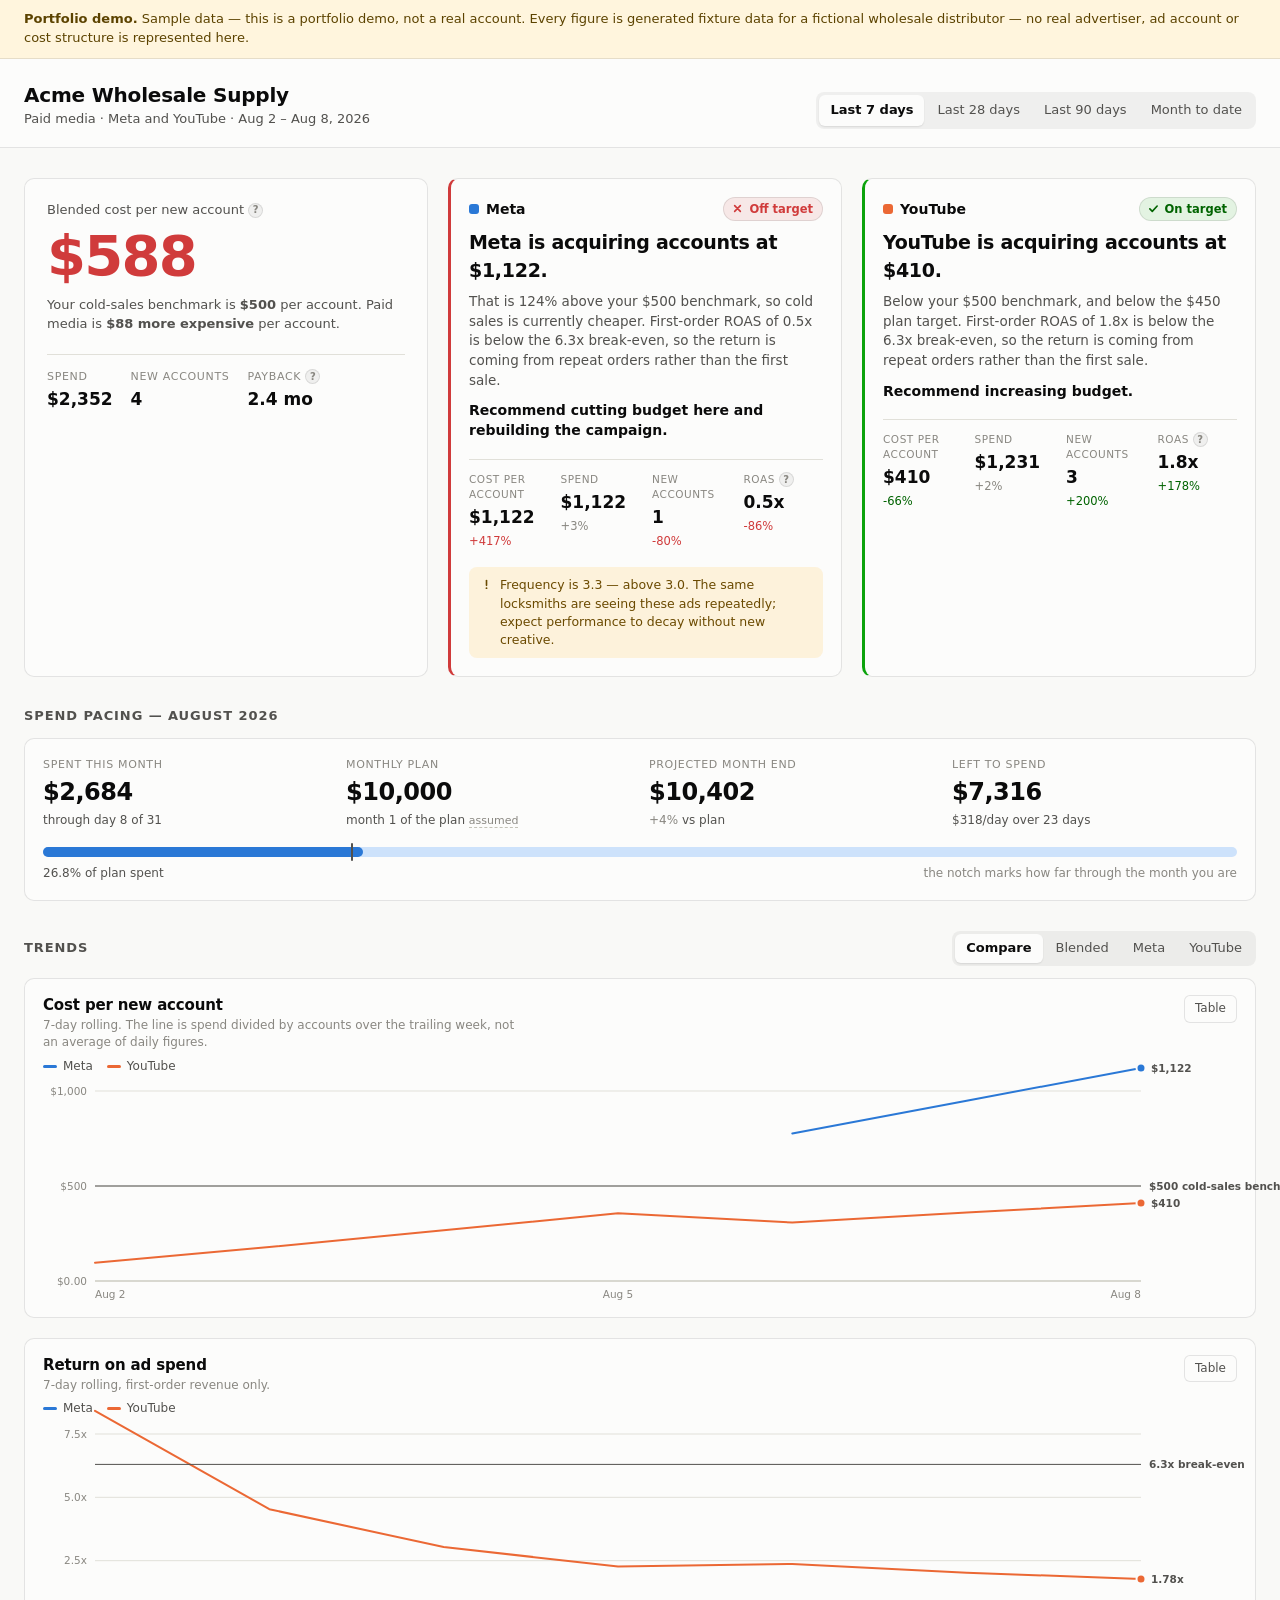
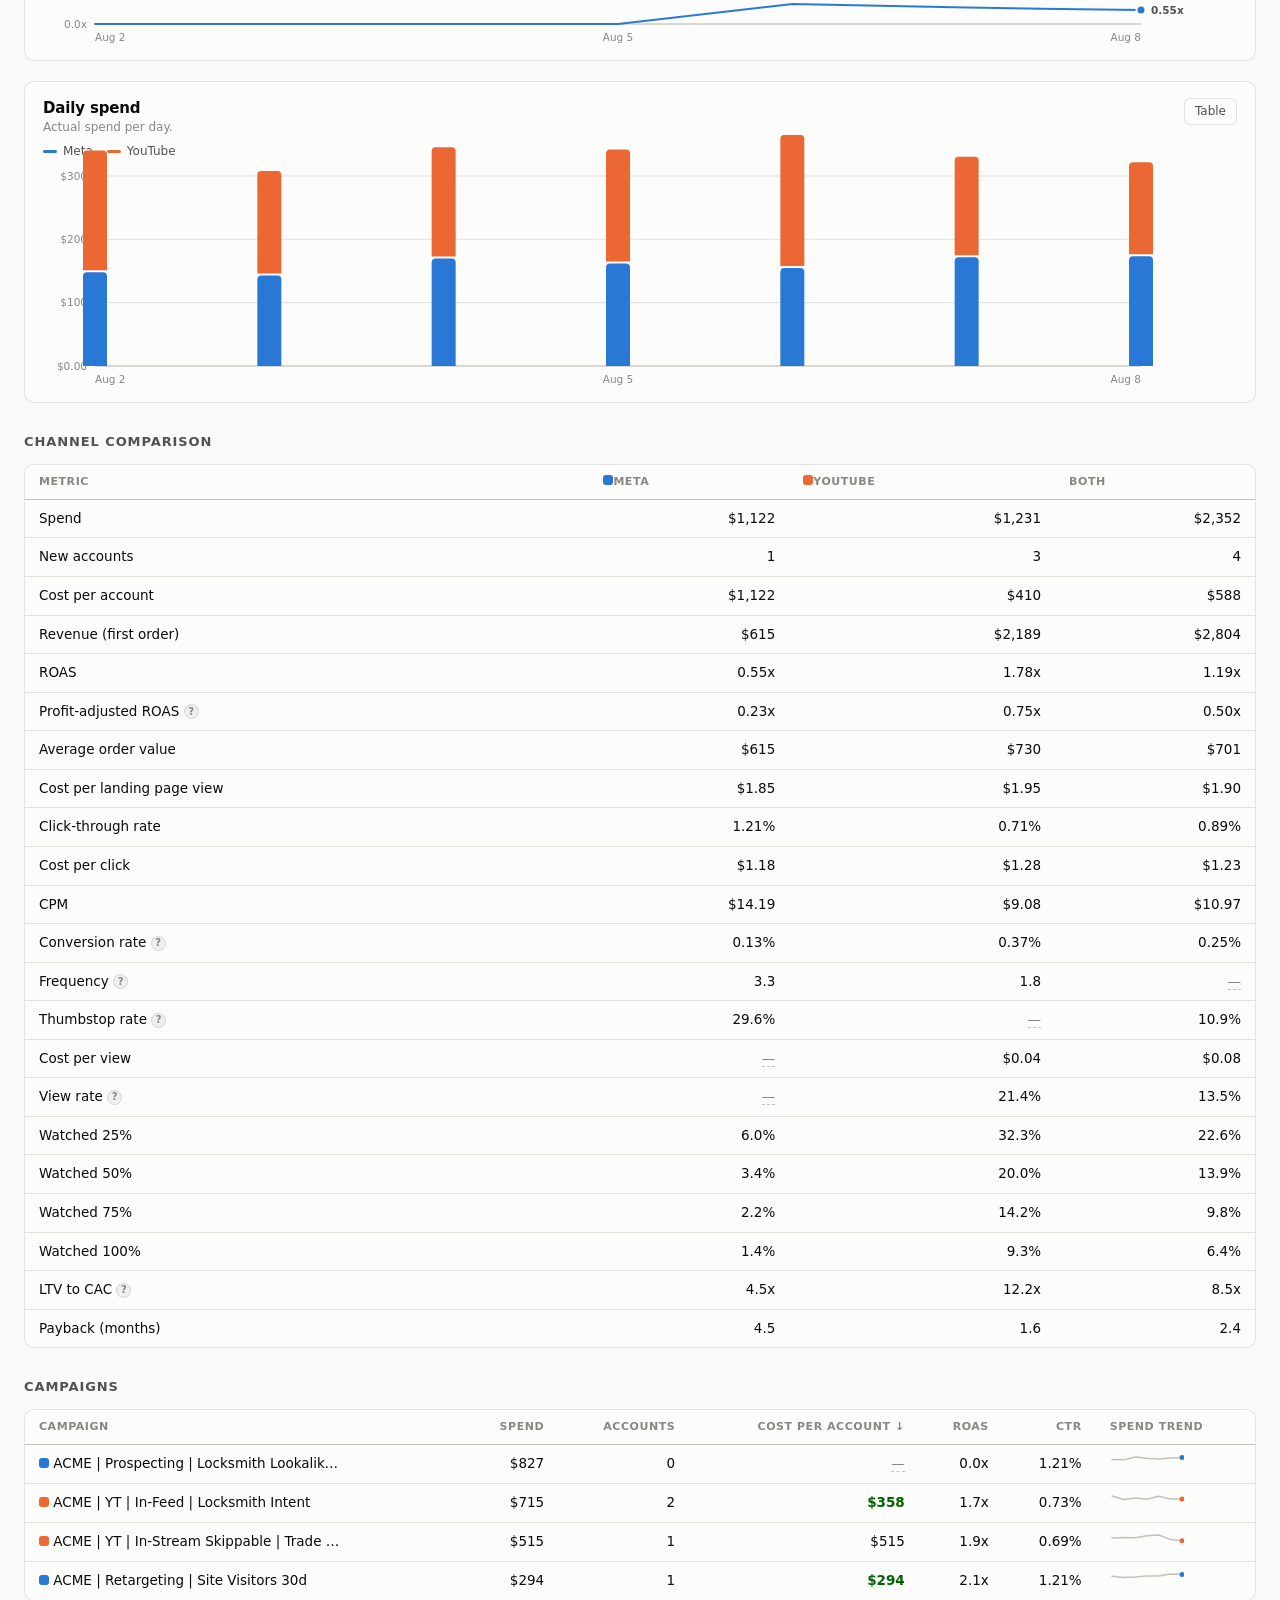
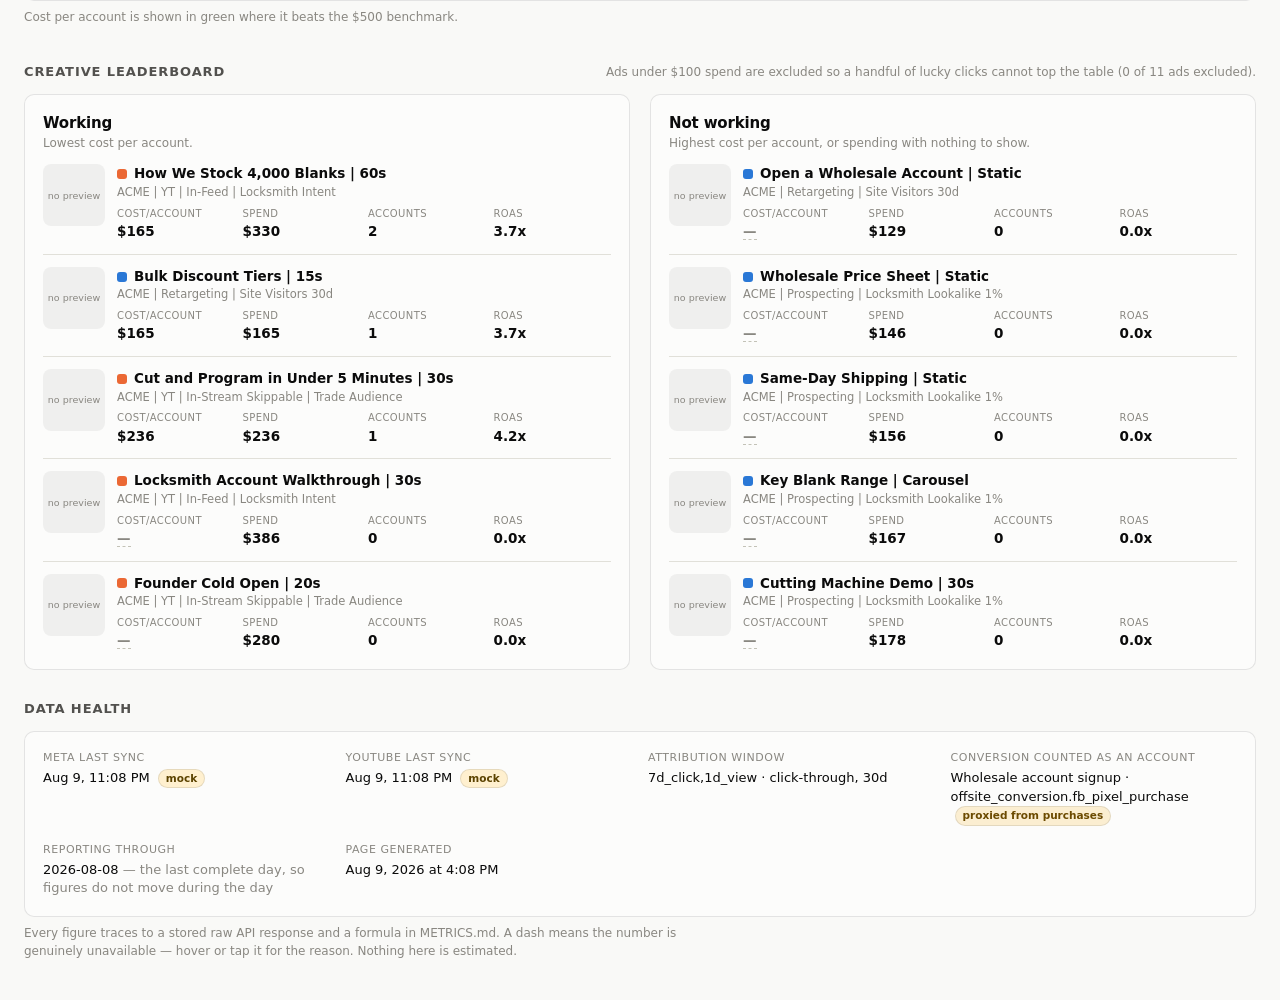
==== docs/7d.html @ 202dcdd7 "Stage 1: data layer, metrics, dashboard UI, sanitised demo export Meta + YouTube ads dashboard built" ====
<!doctype html>
<html lang="en" data-theme="light">
<head>
<meta charset="utf-8">
<meta name="viewport" content="width=device-width, initial-scale=1">
<title>Acme Wholesale Supply — paid media</title>
<link rel="stylesheet" href="static/dashboard.css">
</head>
<body>









<a class="skip" href="#verdict">Skip to the verdict</a>


<div class="banner banner-mock" role="status">
  
  <strong>Portfolio demo.</strong> Sample data — this is a portfolio demo, not a real account.
  Every figure is generated fixture data for a fictional wholesale distributor — no real advertiser, ad account or cost structure is represented here.
  
</div>


<header class="topbar">
  <div class="topbar-id">
    <h1>Acme Wholesale Supply</h1>
    <p class="sub">Paid media · Meta and YouTube · Aug 2 – Aug 8, 2026</p>
  </div>
  <nav class="ranges" aria-label="Date range">
    
    <a class="range is-selected" href="7d.html"
       aria-current="page">Last 7 days</a>
    
    <a class="range " href="index.html"
       >Last 28 days</a>
    
    <a class="range " href="90d.html"
       >Last 90 days</a>
    
    <a class="range " href="mtd.html"
       >Month to date</a>
    
  </nav>
</header>

<main>

<!-- 1 ─────────────────────────────────────────── the verdict ───────────── -->
<section id="verdict" class="section">
  <div class="hero-row">
    <div class="hero">
      <p class="hero-label">
        Blended cost per new account
        <button class="term" type="button" data-tip="Total spend across Meta and YouTube divided by the number of new accounts they produced in this period. Computed from period totals, not by averaging the daily figures." aria-label="What this means">?</button>
      </p>
      <p class="hero-figure hero-critical">$588</p>
      <p class="hero-context">
        Your cold-sales benchmark is <strong>$500</strong> per account.
        
          
          
            Paid media is <strong>$88 more expensive</strong> per account.
          
        
      </p>
      <dl class="hero-support">
        <div><dt>Spend</dt><dd>$2,352</dd></div>
        <div><dt>New accounts</dt><dd>4</dd></div>
        <div><dt>Payback <button class="term" type="button" data-tip="How many months of gross profit it takes for one acquired account to repay what it cost to acquire, at $250 gross profit per account per month." aria-label="What this means">?</button></dt>
             <dd>2.4 mo</dd></div>
      </dl>
    </div>

    <div class="verdict-cards">
      
      <article class="card verdict-card state-critical">
        <header class="verdict-head">
          <span class="channel-key"><span class="swatch swatch-meta" aria-hidden="true"></span>Meta</span>
          <span class="pill pill-critical"><svg class="state-icon" viewBox="0 0 16 16" aria-hidden="true" focusable="false"><path d="M4.5 4.5l7 7M11.5 4.5l-7 7" fill="none" stroke="currentColor" stroke-width="2" stroke-linecap="round"/></svg>Off target</span>
        </header>
        <p class="verdict-headline">Meta is acquiring accounts at $1,122.</p>
        <p class="verdict-detail">That is 124% above your $500 benchmark, so cold sales is currently cheaper. First-order ROAS of 0.5x is below the 6.3x break-even, so the return is coming from repeat orders rather than the first sale.</p>
        <p class="verdict-reco">Recommend cutting budget here and rebuilding the campaign.</p>

        <dl class="mini-stats">
          <div>
            <dt>Cost per account</dt>
            <dd>$1,122</dd>
            <dd class="delta-cell"><span class="delta delta-bad">+417%<span class="delta-note"> vs prior 7d</span></span></dd>
          </div>
          <div>
            <dt>Spend</dt>
            <dd>$1,122</dd>
            <dd class="delta-cell"><span class="delta delta-neutral">+3%<span class="delta-note"> vs prior 7d</span></span></dd>
          </div>
          <div>
            <dt>New accounts</dt>
            <dd>1</dd>
            <dd class="delta-cell"><span class="delta delta-bad">-80%<span class="delta-note"> vs prior 7d</span></span></dd>
          </div>
          <div>
            <dt>ROAS <button class="term" type="button" data-tip="Revenue divided by ad spend, on first orders only. The break-even line of 6.3x comes from your plan at this monthly budget." aria-label="What this means">?</button></dt>
            <dd>0.5x</dd>
            <dd class="delta-cell"><span class="delta delta-bad">-86%<span class="delta-note"> vs prior 7d</span></span></dd>
          </div>
        </dl>

        
        <p class="flag">
          <svg class="state-icon" viewBox="0 0 16 16" aria-hidden="true" focusable="false"><path d="M8 3v6" fill="none" stroke="currentColor" stroke-width="2" stroke-linecap="round"/><circle cx="8" cy="12.5" r="1.15" fill="currentColor"/></svg>
          Frequency is 3.3 — above 3.0.
          The same locksmiths are seeing these ads repeatedly; expect performance to decay without new creative.
        </p>
        
      </article>
      
      <article class="card verdict-card state-good">
        <header class="verdict-head">
          <span class="channel-key"><span class="swatch swatch-youtube" aria-hidden="true"></span>YouTube</span>
          <span class="pill pill-good"><svg class="state-icon" viewBox="0 0 16 16" aria-hidden="true" focusable="false"><path d="M3.5 8.5l3 3 6-6.5" fill="none" stroke="currentColor" stroke-width="2" stroke-linecap="round" stroke-linejoin="round"/></svg>On target</span>
        </header>
        <p class="verdict-headline">YouTube is acquiring accounts at $410.</p>
        <p class="verdict-detail">Below your $500 benchmark, and below the $450 plan target. First-order ROAS of 1.8x is below the 6.3x break-even, so the return is coming from repeat orders rather than the first sale.</p>
        <p class="verdict-reco">Recommend increasing budget.</p>

        <dl class="mini-stats">
          <div>
            <dt>Cost per account</dt>
            <dd>$410</dd>
            <dd class="delta-cell"><span class="delta delta-good">-66%<span class="delta-note"> vs prior 7d</span></span></dd>
          </div>
          <div>
            <dt>Spend</dt>
            <dd>$1,231</dd>
            <dd class="delta-cell"><span class="delta delta-neutral">+2%<span class="delta-note"> vs prior 7d</span></span></dd>
          </div>
          <div>
            <dt>New accounts</dt>
            <dd>3</dd>
            <dd class="delta-cell"><span class="delta delta-good">+200%<span class="delta-note"> vs prior 7d</span></span></dd>
          </div>
          <div>
            <dt>ROAS <button class="term" type="button" data-tip="Revenue divided by ad spend, on first orders only. The break-even line of 6.3x comes from your plan at this monthly budget." aria-label="What this means">?</button></dt>
            <dd>1.8x</dd>
            <dd class="delta-cell"><span class="delta delta-good">+178%<span class="delta-note"> vs prior 7d</span></span></dd>
          </div>
        </dl>

        
      </article>
      
    </div>
  </div>
</section>

<!-- 2 ───────────────────────────────────────── spend & pacing ───────────── -->
<section class="section">
  <h2>Spend pacing — August 2026</h2>
  <div class="card pacing">
    <div class="pacing-figures">
      <div class="stat">
        <span class="stat-label">Spent this month</span>
        <span class="stat-value">$2,684</span>
        <span class="stat-note">through day 8 of 31</span>
      </div>
      <div class="stat">
        <span class="stat-label">Monthly plan</span>
        <span class="stat-value">$10,000</span>
        <span class="stat-note">month 1 of the plan <span class="assumed" tabindex="0" role="button" data-tip="PROGRAM_START_MONTH is not set in .env, so month 1 is assumed to be the current month. Set it to pace against the real plan.">assumed</span></span>
      </div>
      <div class="stat">
        <span class="stat-label">Projected month end</span>
        <span class="stat-value">$10,402</span>
        <span class="stat-note"><span class="delta delta-neutral">+4%<span class="delta-note"> vs prior 7d</span></span> vs plan</span>
      </div>
      <div class="stat">
        <span class="stat-label">Left to spend</span>
        <span class="stat-value">$7,316</span>
        <span class="stat-note">$318/day over 23 days</span>
      </div>
    </div>
    <div class="meter" role="img"
         aria-label="$2,684 spent of a $10,000 monthly plan">
      <div class="meter-track">
        <div class="meter-fill" style="width: 26.8%"></div>
        <div class="meter-marker" style="left: 25.8%"></div>
      </div>
      <p class="meter-caption">
        <span>26.8% of plan spent</span>
        <span class="muted">the notch marks how far through the month you are</span>
      </p>
    </div>
  </div>
</section>

<!-- 3 ───────────────────────────────────────────── trends ───────────────── -->
<section class="section">
  <div class="section-head">
    <h2>Trends</h2>
    <div class="toggle" role="group" aria-label="Which channels to plot">
      <button type="button" class="toggle-btn is-selected" data-mode="compare">Compare</button>
      <button type="button" class="toggle-btn" data-mode="blended">Blended</button>
      
      <button type="button" class="toggle-btn" data-mode="meta">Meta</button>
      
      <button type="button" class="toggle-btn" data-mode="youtube">YouTube</button>
      
    </div>
  </div>

  
  <figure class="card chart-card" data-chart="cac">
    <figcaption>
      <div>
        <h3>Cost per new account</h3>
        <p class="chart-note">7-day rolling. The line is spend divided by accounts over the trailing week, not an average of daily figures.</p>
      </div>
      <button type="button" class="table-toggle" aria-expanded="false">Table</button>
    </figcaption>
    <div class="chart-legend" hidden></div>
    <div class="chart-plot"></div>
    <div class="chart-table" hidden></div>
  </figure>
  
  <figure class="card chart-card" data-chart="roas">
    <figcaption>
      <div>
        <h3>Return on ad spend</h3>
        <p class="chart-note">7-day rolling, first-order revenue only.</p>
      </div>
      <button type="button" class="table-toggle" aria-expanded="false">Table</button>
    </figcaption>
    <div class="chart-legend" hidden></div>
    <div class="chart-plot"></div>
    <div class="chart-table" hidden></div>
  </figure>
  
  <figure class="card chart-card" data-chart="spend">
    <figcaption>
      <div>
        <h3>Daily spend</h3>
        <p class="chart-note">Actual spend per day.</p>
      </div>
      <button type="button" class="table-toggle" aria-expanded="false">Table</button>
    </figcaption>
    <div class="chart-legend" hidden></div>
    <div class="chart-plot"></div>
    <div class="chart-table" hidden></div>
  </figure>
  
</section>

<!-- 4 ──────────────────────────────────────── channel comparison ────────── -->
<section class="section">
  <h2>Channel comparison</h2>
  <div class="card table-wrap">
    <table class="grid">
      <caption class="sr-only">Core metrics for each channel over Aug 2 – Aug 8, 2026</caption>
      <thead>
        <tr>
          <th scope="col">Metric</th>
          
          <th scope="col"><span class="swatch swatch-meta" aria-hidden="true"></span>Meta</th>
          
          <th scope="col"><span class="swatch swatch-youtube" aria-hidden="true"></span>YouTube</th>
          
          <th scope="col">Both</th>
        </tr>
      </thead>
      <tbody>
        
        
        
        <tr>
          <th scope="row">Spend</th>
          
          <td class="num">$1,122</td>
          
          <td class="num">$1,231</td>
          
          <td class="num">$2,352</td>
        </tr>
        
        <tr>
          <th scope="row">New accounts</th>
          
          <td class="num">1</td>
          
          <td class="num">3</td>
          
          <td class="num">4</td>
        </tr>
        
        <tr>
          <th scope="row">Cost per account</th>
          
          <td class="num">$1,122</td>
          
          <td class="num">$410</td>
          
          <td class="num">$588</td>
        </tr>
        
        <tr>
          <th scope="row">Revenue (first order)</th>
          
          <td class="num">$615</td>
          
          <td class="num">$2,189</td>
          
          <td class="num">$2,804</td>
        </tr>
        
        <tr>
          <th scope="row">ROAS</th>
          
          <td class="num">0.55x</td>
          
          <td class="num">1.78x</td>
          
          <td class="num">1.19x</td>
        </tr>
        
        <tr>
          <th scope="row">Profit-adjusted ROAS <button class="term" type="button" data-tip="Revenue at your 42% gross margin, divided by spend. This is return on what you keep, not on the top line." aria-label="What this means">?</button></th>
          
          <td class="num">0.23x</td>
          
          <td class="num">0.75x</td>
          
          <td class="num">0.50x</td>
        </tr>
        
        <tr>
          <th scope="row">Average order value</th>
          
          <td class="num">$615</td>
          
          <td class="num">$730</td>
          
          <td class="num">$701</td>
        </tr>
        
        <tr>
          <th scope="row">Cost per landing page view</th>
          
          <td class="num">$1.85</td>
          
          <td class="num">$1.95</td>
          
          <td class="num">$1.90</td>
        </tr>
        
        <tr>
          <th scope="row">Click-through rate</th>
          
          <td class="num">1.21%</td>
          
          <td class="num">0.71%</td>
          
          <td class="num">0.89%</td>
        </tr>
        
        <tr>
          <th scope="row">Cost per click</th>
          
          <td class="num">$1.18</td>
          
          <td class="num">$1.28</td>
          
          <td class="num">$1.23</td>
        </tr>
        
        <tr>
          <th scope="row">CPM</th>
          
          <td class="num">$14.19</td>
          
          <td class="num">$9.08</td>
          
          <td class="num">$10.97</td>
        </tr>
        
        <tr>
          <th scope="row">Conversion rate <button class="term" type="button" data-tip="New accounts divided by link clicks where the channel reports them, otherwise all clicks." aria-label="What this means">?</button></th>
          
          <td class="num">0.13%</td>
          
          <td class="num">0.37%</td>
          
          <td class="num">0.25%</td>
        </tr>
        
        <tr>
          <th scope="row">Frequency <button class="term" type="button" data-tip="Average times one person saw an ad in this period. Computed from a reach figure fetched for exactly this window — reach cannot be added up across days." aria-label="What this means">?</button></th>
          
          <td class="num">3.3</td>
          
          <td class="num">1.8</td>
          
          <td class="num"><span class="unknown" tabindex="0" role="button"
          data-tip="Reach cannot be added across platforms — the same locksmith may see both, and neither API reports the overlap. Frequency is shown per channel instead.">—</span></td>
        </tr>
        
        <tr>
          <th scope="row">Thumbstop rate <button class="term" type="button" data-tip="Share of impressions where someone stopped scrolling for at least 3 seconds. Meta only." aria-label="What this means">?</button></th>
          
          <td class="num">29.6%</td>
          
          <td class="num"><span class="unknown" tabindex="0" role="button"
          data-tip="Thumbstop rate is a Meta metric; not reported here.">—</span></td>
          
          <td class="num">10.9%</td>
        </tr>
        
        <tr>
          <th scope="row">Cost per view</th>
          
          <td class="num"><span class="unknown" tabindex="0" role="button"
          data-tip="This channel does not report video views.">—</span></td>
          
          <td class="num">$0.04</td>
          
          <td class="num">$0.08</td>
        </tr>
        
        <tr>
          <th scope="row">View rate <button class="term" type="button" data-tip="Share of impressions that became a counted YouTube view. YouTube counts a view at 30 seconds or full play, so it is not comparable to a Meta 3-second view." aria-label="What this means">?</button></th>
          
          <td class="num"><span class="unknown" tabindex="0" role="button"
          data-tip="This channel does not report video views.">—</span></td>
          
          <td class="num">21.4%</td>
          
          <td class="num">13.5%</td>
        </tr>
        
        <tr>
          <th scope="row">Watched 25%</th>
          
          <td class="num">6.0%</td>
          
          <td class="num">32.3%</td>
          
          <td class="num">22.6%</td>
        </tr>
        
        <tr>
          <th scope="row">Watched 50%</th>
          
          <td class="num">3.4%</td>
          
          <td class="num">20.0%</td>
          
          <td class="num">13.9%</td>
        </tr>
        
        <tr>
          <th scope="row">Watched 75%</th>
          
          <td class="num">2.2%</td>
          
          <td class="num">14.2%</td>
          
          <td class="num">9.8%</td>
        </tr>
        
        <tr>
          <th scope="row">Watched 100%</th>
          
          <td class="num">1.4%</td>
          
          <td class="num">9.3%</td>
          
          <td class="num">6.4%</td>
        </tr>
        
        <tr>
          <th scope="row">LTV to CAC <button class="term" type="button" data-tip="Lifetime gross profit per account ($5,000) divided by what it cost to acquire one." aria-label="What this means">?</button></th>
          
          <td class="num">4.5x</td>
          
          <td class="num">12.2x</td>
          
          <td class="num">8.5x</td>
        </tr>
        
        <tr>
          <th scope="row">Payback (months)</th>
          
          <td class="num">4.5</td>
          
          <td class="num">1.6</td>
          
          <td class="num">2.4</td>
        </tr>
        
      </tbody>
    </table>
  </div>
</section>

<!-- 5 ──────────────────────────────────────────── campaigns ─────────────── -->
<section class="section">
  <h2>Campaigns</h2>
  <div class="card table-wrap">
    <table class="grid sortable" id="campaign-table">
      <caption class="sr-only">Campaign performance over Aug 2 – Aug 8, 2026, sortable</caption>
      <thead>
        <tr>
          <th scope="col" data-sort="text">Campaign</th>
          <th scope="col" class="num" data-sort="number">Spend</th>
          <th scope="col" class="num" data-sort="number">Accounts</th>
          <th scope="col" class="num" data-sort="number" aria-sort="ascending">Cost per account</th>
          <th scope="col" class="num" data-sort="number">ROAS</th>
          <th scope="col" class="num" data-sort="number">CTR</th>
          <th scope="col">Spend trend</th>
        </tr>
      </thead>
      <tbody>
        
        <tr>
          <th scope="row">
            <span class="swatch swatch-meta" aria-hidden="true"></span>
            <span class="campaign-name">ACME | Prospecting | Locksmith Lookalike 1%</span>
          </th>
          <td class="num" data-value="827.25">$827</td>
          <td class="num" data-value="0.0">0</td>
          <td class="num" data-value="1000000000000.0">
            <span class="unknown" tabindex="0" role="button"
          data-tip="No accounts acquired in this period, so cost per account cannot be calculated. Spend to date is shown instead.">—</span>
          </td>
          <td class="num" data-value="0.0">0.0x</td>
          <td class="num" data-value="0.012055599194016598">1.21%</td>
          <td class="spark" data-spark="107.31,105.85,131.51,120.08000000000001,112.91,123.15,126.44" data-channel="meta"></td>
        </tr>
        
        <tr>
          <th scope="row">
            <span class="swatch swatch-youtube" aria-hidden="true"></span>
            <span class="campaign-name">ACME | YT | In-Feed | Locksmith Intent</span>
          </th>
          <td class="num" data-value="715.23">$715</td>
          <td class="num" data-value="2.0">2</td>
          <td class="num" data-value="357.615">
            <span class="under-benchmark">$358</span>
            
          </td>
          <td class="num" data-value="1.6896522796862548">1.7x</td>
          <td class="num" data-value="0.00728247883887039">0.73%</td>
          <td class="spark" data-spark="120.84,90.64,102.39,92.99,118.5,95.37,94.5" data-channel="youtube"></td>
        </tr>
        
        <tr>
          <th scope="row">
            <span class="swatch swatch-youtube" aria-hidden="true"></span>
            <span class="campaign-name">ACME | YT | In-Stream Skippable | Trade Audience</span>
          </th>
          <td class="num" data-value="515.28">$515</td>
          <td class="num" data-value="1.0">1</td>
          <td class="num" data-value="515.28">
            $515
          </td>
          <td class="num" data-value="1.902868343424934">1.9x</td>
          <td class="num" data-value="0.00687030969242152">0.69%</td>
          <td class="spark" data-spark="71.63,74.42,73.31,87.19999999999999,91.52000000000001,63.03,54.17" data-channel="youtube"></td>
        </tr>
        
        <tr>
          <th scope="row">
            <span class="swatch swatch-meta" aria-hidden="true"></span>
            <span class="campaign-name">ACME | Retargeting | Site Visitors 30d</span>
          </th>
          <td class="num" data-value="294.27">$294</td>
          <td class="num" data-value="1.0">1</td>
          <td class="num" data-value="294.27">
            <span class="under-benchmark">$294</span>
            
          </td>
          <td class="num" data-value="2.0902572467461855">2.1x</td>
          <td class="num" data-value="0.012102874432677761">1.21%</td>
          <td class="spark" data-spark="40.59,36.99,38.08,41.58,41.64,48.72,46.67" data-channel="meta"></td>
        </tr>
        
      </tbody>
    </table>
  </div>
  <p class="foot-note">Cost per account is shown in green where it beats the $500 benchmark.</p>
</section>

<!-- 6 ─────────────────────────────────────── creative leaderboard ───────── -->
<section class="section">
  <div class="section-head">
    <h2>Creative leaderboard</h2>
    <p class="foot-note">
      Ads under $100 spend are excluded so a handful of lucky clicks cannot top the table
      (0 of 11 ads excluded).
    </p>
  </div>

  <div class="leaderboards">
    
    <div class="card">
      <h3>Working</h3>
      <p class="chart-note">Lowest cost per account.</p>
      
      <ol class="creative-list">
        
        <li class="creative">
          <div class="thumb thumb-empty">
            <span class="thumb-note" title="The ad platform did not return a thumbnail for this ad.">no preview</span>
          </div>
          <div class="creative-body">
            <p class="creative-name"><span class="swatch swatch-youtube" aria-hidden="true"></span>How We Stock 4,000 Blanks | 60s</p>
            <p class="creative-campaign">ACME | YT | In-Feed | Locksmith Intent</p>
            <dl class="creative-stats">
              <div><dt>Cost/account</dt><dd>$165</dd></div>
              <div><dt>Spend</dt><dd>$330</dd></div>
              <div><dt>Accounts</dt><dd>2</dd></div>
              <div><dt>ROAS</dt><dd>3.7x</dd></div>
            </dl>
          </div>
        </li>
        
        <li class="creative">
          <div class="thumb thumb-empty">
            <span class="thumb-note" title="The ad platform did not return a thumbnail for this ad.">no preview</span>
          </div>
          <div class="creative-body">
            <p class="creative-name"><span class="swatch swatch-meta" aria-hidden="true"></span>Bulk Discount Tiers | 15s</p>
            <p class="creative-campaign">ACME | Retargeting | Site Visitors 30d</p>
            <dl class="creative-stats">
              <div><dt>Cost/account</dt><dd>$165</dd></div>
              <div><dt>Spend</dt><dd>$165</dd></div>
              <div><dt>Accounts</dt><dd>1</dd></div>
              <div><dt>ROAS</dt><dd>3.7x</dd></div>
            </dl>
          </div>
        </li>
        
        <li class="creative">
          <div class="thumb thumb-empty">
            <span class="thumb-note" title="The ad platform did not return a thumbnail for this ad.">no preview</span>
          </div>
          <div class="creative-body">
            <p class="creative-name"><span class="swatch swatch-youtube" aria-hidden="true"></span>Cut and Program in Under 5 Minutes | 30s</p>
            <p class="creative-campaign">ACME | YT | In-Stream Skippable | Trade Audience</p>
            <dl class="creative-stats">
              <div><dt>Cost/account</dt><dd>$236</dd></div>
              <div><dt>Spend</dt><dd>$236</dd></div>
              <div><dt>Accounts</dt><dd>1</dd></div>
              <div><dt>ROAS</dt><dd>4.2x</dd></div>
            </dl>
          </div>
        </li>
        
        <li class="creative">
          <div class="thumb thumb-empty">
            <span class="thumb-note" title="The ad platform did not return a thumbnail for this ad.">no preview</span>
          </div>
          <div class="creative-body">
            <p class="creative-name"><span class="swatch swatch-youtube" aria-hidden="true"></span>Locksmith Account Walkthrough | 30s</p>
            <p class="creative-campaign">ACME | YT | In-Feed | Locksmith Intent</p>
            <dl class="creative-stats">
              <div><dt>Cost/account</dt><dd><span class="unknown" tabindex="0" role="button"
          data-tip="No accounts acquired in this period, so cost per account cannot be calculated. Spend to date is shown instead.">—</span></dd></div>
              <div><dt>Spend</dt><dd>$386</dd></div>
              <div><dt>Accounts</dt><dd>0</dd></div>
              <div><dt>ROAS</dt><dd>0.0x</dd></div>
            </dl>
          </div>
        </li>
        
        <li class="creative">
          <div class="thumb thumb-empty">
            <span class="thumb-note" title="The ad platform did not return a thumbnail for this ad.">no preview</span>
          </div>
          <div class="creative-body">
            <p class="creative-name"><span class="swatch swatch-youtube" aria-hidden="true"></span>Founder Cold Open | 20s</p>
            <p class="creative-campaign">ACME | YT | In-Stream Skippable | Trade Audience</p>
            <dl class="creative-stats">
              <div><dt>Cost/account</dt><dd><span class="unknown" tabindex="0" role="button"
          data-tip="No accounts acquired in this period, so cost per account cannot be calculated. Spend to date is shown instead.">—</span></dd></div>
              <div><dt>Spend</dt><dd>$280</dd></div>
              <div><dt>Accounts</dt><dd>0</dd></div>
              <div><dt>ROAS</dt><dd>0.0x</dd></div>
            </dl>
          </div>
        </li>
        
      </ol>
      
    </div>
    
    <div class="card">
      <h3>Not working</h3>
      <p class="chart-note">Highest cost per account, or spending with nothing to show.</p>
      
      <ol class="creative-list">
        
        <li class="creative">
          <div class="thumb thumb-empty">
            <span class="thumb-note" title="The ad platform did not return a thumbnail for this ad.">no preview</span>
          </div>
          <div class="creative-body">
            <p class="creative-name"><span class="swatch swatch-meta" aria-hidden="true"></span>Open a Wholesale Account | Static</p>
            <p class="creative-campaign">ACME | Retargeting | Site Visitors 30d</p>
            <dl class="creative-stats">
              <div><dt>Cost/account</dt><dd><span class="unknown" tabindex="0" role="button"
          data-tip="No accounts acquired in this period, so cost per account cannot be calculated. Spend to date is shown instead.">—</span></dd></div>
              <div><dt>Spend</dt><dd>$129</dd></div>
              <div><dt>Accounts</dt><dd>0</dd></div>
              <div><dt>ROAS</dt><dd>0.0x</dd></div>
            </dl>
          </div>
        </li>
        
        <li class="creative">
          <div class="thumb thumb-empty">
            <span class="thumb-note" title="The ad platform did not return a thumbnail for this ad.">no preview</span>
          </div>
          <div class="creative-body">
            <p class="creative-name"><span class="swatch swatch-meta" aria-hidden="true"></span>Wholesale Price Sheet | Static</p>
            <p class="creative-campaign">ACME | Prospecting | Locksmith Lookalike 1%</p>
            <dl class="creative-stats">
              <div><dt>Cost/account</dt><dd><span class="unknown" tabindex="0" role="button"
          data-tip="No accounts acquired in this period, so cost per account cannot be calculated. Spend to date is shown instead.">—</span></dd></div>
              <div><dt>Spend</dt><dd>$146</dd></div>
              <div><dt>Accounts</dt><dd>0</dd></div>
              <div><dt>ROAS</dt><dd>0.0x</dd></div>
            </dl>
          </div>
        </li>
        
        <li class="creative">
          <div class="thumb thumb-empty">
            <span class="thumb-note" title="The ad platform did not return a thumbnail for this ad.">no preview</span>
          </div>
          <div class="creative-body">
            <p class="creative-name"><span class="swatch swatch-meta" aria-hidden="true"></span>Same-Day Shipping | Static</p>
            <p class="creative-campaign">ACME | Prospecting | Locksmith Lookalike 1%</p>
            <dl class="creative-stats">
              <div><dt>Cost/account</dt><dd><span class="unknown" tabindex="0" role="button"
          data-tip="No accounts acquired in this period, so cost per account cannot be calculated. Spend to date is shown instead.">—</span></dd></div>
              <div><dt>Spend</dt><dd>$156</dd></div>
              <div><dt>Accounts</dt><dd>0</dd></div>
              <div><dt>ROAS</dt><dd>0.0x</dd></div>
            </dl>
          </div>
        </li>
        
        <li class="creative">
          <div class="thumb thumb-empty">
            <span class="thumb-note" title="The ad platform did not return a thumbnail for this ad.">no preview</span>
          </div>
          <div class="creative-body">
            <p class="creative-name"><span class="swatch swatch-meta" aria-hidden="true"></span>Key Blank Range | Carousel</p>
            <p class="creative-campaign">ACME | Prospecting | Locksmith Lookalike 1%</p>
            <dl class="creative-stats">
              <div><dt>Cost/account</dt><dd><span class="unknown" tabindex="0" role="button"
          data-tip="No accounts acquired in this period, so cost per account cannot be calculated. Spend to date is shown instead.">—</span></dd></div>
              <div><dt>Spend</dt><dd>$167</dd></div>
              <div><dt>Accounts</dt><dd>0</dd></div>
              <div><dt>ROAS</dt><dd>0.0x</dd></div>
            </dl>
          </div>
        </li>
        
        <li class="creative">
          <div class="thumb thumb-empty">
            <span class="thumb-note" title="The ad platform did not return a thumbnail for this ad.">no preview</span>
          </div>
          <div class="creative-body">
            <p class="creative-name"><span class="swatch swatch-meta" aria-hidden="true"></span>Cutting Machine Demo | 30s</p>
            <p class="creative-campaign">ACME | Prospecting | Locksmith Lookalike 1%</p>
            <dl class="creative-stats">
              <div><dt>Cost/account</dt><dd><span class="unknown" tabindex="0" role="button"
          data-tip="No accounts acquired in this period, so cost per account cannot be calculated. Spend to date is shown instead.">—</span></dd></div>
              <div><dt>Spend</dt><dd>$178</dd></div>
              <div><dt>Accounts</dt><dd>0</dd></div>
              <div><dt>ROAS</dt><dd>0.0x</dd></div>
            </dl>
          </div>
        </li>
        
      </ol>
      
    </div>
    
  </div>
</section>

<!-- 7 ───────────────────────────────────────── data health ──────────────── -->
<footer class="section health">
  <h2>Data health</h2>
  <div class="card">
    <dl class="health-grid">
      
      <div class="health-item ">
        <dt>Meta last sync</dt>
        <dd>
          Aug 9, 11:08 PM
          <span class="tag tag-mock">mock</span>
          
        </dd>
      </div>
      
      <div class="health-item ">
        <dt>YouTube last sync</dt>
        <dd>
          Aug 9, 11:08 PM
          <span class="tag tag-mock">mock</span>
          
        </dd>
      </div>
      

      <div class="health-item">
        <dt>Attribution window</dt>
        <dd>7d_click,1d_view · click-through, 30d</dd>
      </div>
      <div class="health-item">
        <dt>Conversion counted as an account</dt>
        <dd>
          Wholesale account signup · offsite_conversion.fb_pixel_purchase
          
          <span class="tag tag-proxy" tabindex="0" role="button"
                data-tip="Cost per account is currently derived from purchase conversions, not from verified new wholesale accounts. Connect the Shopify first-order feed to make it exact.">proxied from purchases</span>
          
        </dd>
      </div>
      <div class="health-item">
        <dt>Reporting through</dt>
        <dd>2026-08-08 <span class="muted">— the last complete day, so figures do not move during the day</span></dd>
      </div>
      <div class="health-item">
        <dt>Page generated</dt>
        <dd>Aug 9, 2026 at 4:08 PM</dd>
      </div>
    </dl>
  </div>
  <p class="foot-note">
    Every figure traces to a stored raw API response and a formula in METRICS.md. A dash means the number is genuinely
    unavailable — hover or tap it for the reason. Nothing here is estimated.
  </p>
</footer>

</main>

<script type="application/json" id="view-data">{"generated_at": "Aug 9, 2026 at 4:08 PM", "data_mode": "mock", "client": {"name": "Acme Wholesale Supply", "short": "ACME", "tagline": "Sample data \u2014 this is a portfolio demo, not a real account.", "demo": true}, "range_key": "7d", "ranges": [{"key": "7d", "label": "Last 7 days", "selected": true}, {"key": "28d", "label": "Last 28 days", "selected": false}, {"key": "90d", "label": "Last 90 days", "selected": false}, {"key": "mtd", "label": "Month to date", "selected": false}], "window": {"start": "2026-08-02", "end": "2026-08-08", "label": "Last 7 days", "days": 7, "pretty": "Aug 2 \u2013 Aug 8, 2026"}, "prior_window": {"pretty": "Jul 26 \u2013 Aug 1"}, "channels": [{"key": "meta", "label": "Meta", "detail": "Facebook + Instagram", "is_blended": false, "metrics": {"spend": {"value": 1121.5199999999998, "reason": null}, "impressions": {"value": 79053.0, "reason": null}, "clicks": {"value": 954.0, "reason": null}, "conversions": {"value": 1.0, "reason": null}, "revenue": {"value": 615.1, "reason": null}, "cac": {"value": 1121.5199999999998, "reason": null}, "roas": {"value": 0.5484521007204509, "reason": null}, "profit_roas": {"value": 0.23034988230258938, "reason": null}, "cpm": {"value": 14.186937877120409, "reason": null}, "cpc": {"value": 1.1755974842767294, "reason": null}, "ctr": {"value": 0.012067853212401806, "reason": null}, "cvr": {"value": 0.0012578616352201257, "reason": null}, "aov": {"value": 615.1, "reason": null}, "cost_per_lpv": {"value": 1.8476441515650737, "reason": null}, "cpv": {"value": null, "reason": "This channel does not report video views."}, "view_rate": {"value": null, "reason": "This channel does not report video views."}, "vtr_25": {"value": 0.05963088054849278, "reason": null}, "vtr_50": {"value": 0.0344325958534148, "reason": null}, "vtr_75": {"value": 0.021934651436378128, "reason": null}, "vtr_100": {"value": 0.014193009752950552, "reason": null}, "thumbstop": {"value": 0.2962442918042326, "reason": null}, "frequency": {"value": 3.2973096976016683, "reason": null}, "payback_months": {"value": 4.486079999999999, "reason": null}, "ltv_to_cac": {"value": 4.458235252157787, "reason": null}, "_conversion_source": {"value": null, "reason": "purchase_proxy"}}, "deltas": {"cac": {"value": 4.165914325195761, "reason": null}, "roas": {"value": -0.8634755830844335, "reason": null}, "spend": {"value": 0.033182865039152236, "reason": null}, "conversions": {"value": -0.8, "reason": null}}, "verdict": {"state": "critical", "headline": "Meta is acquiring accounts at $1,122.", "detail": "That is 124% above your $500 benchmark, so cold sales is currently cheaper. First-order ROAS of 0.5x is below the 6.3x break-even, so the return is coming from repeat orders rather than the first sale.", "recommendation": "Recommend cutting budget here and rebuilding the campaign."}, "frequency_flag": true, "series": [{"date": "2026-08-02", "spend": 147.89999999999998, "conversions": 0.0, "revenue": 0.0, "cac": {"value": null, "reason": "No accounts acquired in this period, so cost per account cannot be calculated. Spend to date is shown instead."}, "roas": {"value": 0.0, "reason": null}, "cac_daily": {"value": null, "reason": "No accounts acquired in this period, so cost per account cannot be calculated. Spend to date is shown instead."}}, {"date": "2026-08-03", "spend": 142.84, "conversions": 0.0, "revenue": 0.0, "cac": {"value": null, "reason": "No accounts acquired in this period, so cost per account cannot be calculated. Spend to date is shown instead."}, "roas": {"value": 0.0, "reason": null}, "cac_daily": {"value": null, "reason": "No accounts acquired in this period, so cost per account cannot be calculated. Spend to date is shown instead."}}, {"date": "2026-08-04", "spend": 169.58999999999997, "conversions": 0.0, "revenue": 0.0, "cac": {"value": null, "reason": "No accounts acquired in this period, so cost per account cannot be calculated. Spend to date is shown instead."}, "roas": {"value": 0.0, "reason": null}, "cac_daily": {"value": null, "reason": "No accounts acquired in this period, so cost per account cannot be calculated. Spend to date is shown instead."}}, {"date": "2026-08-05", "spend": 161.66, "conversions": 0.0, "revenue": 0.0, "cac": {"value": null, "reason": "No accounts acquired in this period, so cost per account cannot be calculated. Spend to date is shown instead."}, "roas": {"value": 0.0, "reason": null}, "cac_daily": {"value": null, "reason": "No accounts acquired in this period, so cost per account cannot be calculated. Spend to date is shown instead."}}, {"date": "2026-08-06", "spend": 154.54999999999998, "conversions": 1.0, "revenue": 615.1, "cac": {"value": 776.54, "reason": null}, "roas": {"value": 0.7921034331779433, "reason": null}, "cac_daily": {"value": 154.54999999999998, "reason": null}}, {"date": "2026-08-07", "spend": 171.87, "conversions": 0.0, "revenue": 0.0, "cac": {"value": 948.41, "reason": null}, "roas": {"value": 0.6485591674486773, "reason": null}, "cac_daily": {"value": null, "reason": "No accounts acquired in this period, so cost per account cannot be calculated. Spend to date is shown instead."}}, {"date": "2026-08-08", "spend": 173.11, "conversions": 0.0, "revenue": 0.0, "cac": {"value": 1121.52, "reason": null}, "roas": {"value": 0.5484521007204508, "reason": null}, "cac_daily": {"value": null, "reason": "No accounts acquired in this period, so cost per account cannot be calculated. Spend to date is shown instead."}}], "row_count": 49}, {"key": "youtube", "label": "YouTube", "detail": "Google Ads video campaigns", "is_blended": false, "metrics": {"spend": {"value": 1230.5100000000002, "reason": null}, "impressions": {"value": 135448.0, "reason": null}, "clicks": {"value": 963.0, "reason": null}, "conversions": {"value": 3.0, "reason": null}, "revenue": {"value": 2189.0, "reason": null}, "cac": {"value": 410.1700000000001, "reason": null}, "roas": {"value": 1.7789371886453582, "reason": null}, "profit_roas": {"value": 0.7471536192310504, "reason": null}, "cpm": {"value": 9.084741007619163, "reason": null}, "cpc": {"value": 1.2777881619937697, "reason": null}, "ctr": {"value": 0.007109739531037741, "reason": null}, "cvr": {"value": 0.0036719706242350062, "reason": null}, "aov": {"value": 729.6666666666666, "reason": null}, "cost_per_lpv": {"value": 1.9470094936708864, "reason": null}, "cpv": {"value": 0.042413828760512896, "reason": null}, "view_rate": {"value": 0.2141929005965389, "reason": null}, "vtr_25": {"value": 0.3227511664993208, "reason": null}, "vtr_50": {"value": 0.1999955702557439, "reason": null}, "vtr_75": {"value": 0.14190685724410845, "reason": null}, "vtr_100": {"value": 0.09349713543204773, "reason": null}, "thumbstop": {"value": null, "reason": "Thumbstop rate is a Meta metric; not reported here."}, "frequency": {"value": 1.8194616087260223, "reason": null}, "payback_months": {"value": 1.6406800000000004, "reason": null}, "ltv_to_cac": {"value": 12.19006753297413, "reason": null}, "_conversion_source": {"value": null, "reason": "purchase_proxy"}}, "deltas": {"cac": {"value": -0.660823114007161, "reason": null}, "roas": {"value": 1.7784348447599294, "reason": null}, "spend": {"value": 0.0175306579785169, "reason": null}, "conversions": {"value": 2.0, "reason": null}}, "verdict": {"state": "good", "headline": "YouTube is acquiring accounts at $410.", "detail": "Below your $500 benchmark, and below the $450 plan target. First-order ROAS of 1.8x is below the 6.3x break-even, so the return is coming from repeat orders rather than the first sale.", "recommendation": "Recommend increasing budget."}, "frequency_flag": false, "series": [{"date": "2026-08-02", "spend": 192.47, "conversions": 2.0, "revenue": 1619.54, "cac": {"value": 96.235, "reason": null}, "roas": {"value": 8.414506156803657, "reason": null}, "cac_daily": {"value": 96.235, "reason": null}}, {"date": "2026-08-03", "spend": 165.06, "conversions": 0.0, "revenue": 0.0, "cac": {"value": 178.765, "reason": null}, "roas": {"value": 4.529801694962661, "reason": null}, "cac_daily": {"value": null, "reason": "No accounts acquired in this period, so cost per account cannot be calculated. Spend to date is shown instead."}}, {"date": "2026-08-04", "spend": 175.7, "conversions": 0.0, "revenue": 0.0, "cac": {"value": 266.615, "reason": null}, "roas": {"value": 3.0372259625302402, "reason": null}, "cac_daily": {"value": null, "reason": "No accounts acquired in this period, so cost per account cannot be calculated. Spend to date is shown instead."}}, {"date": "2026-08-05", "spend": 180.18999999999997, "conversions": 0.0, "revenue": 0.0, "cac": {"value": 356.71, "reason": null}, "roas": {"value": 2.270107370132601, "reason": null}, "cac_daily": {"value": null, "reason": "No accounts acquired in this period, so cost per account cannot be calculated. Spend to date is shown instead."}}, {"date": "2026-08-06", "spend": 210.01999999999998, "conversions": 1.0, "revenue": 569.46, "cac": {"value": 307.81333333333333, "reason": null}, "roas": {"value": 2.3704842761847007, "reason": null}, "cac_daily": {"value": 210.01999999999998, "reason": null}}, {"date": "2026-08-07", "spend": 158.4, "conversions": 0.0, "revenue": 0.0, "cac": {"value": 360.6133333333333, "reason": null}, "roas": {"value": 2.023404569991866, "reason": null}, "cac_daily": {"value": null, "reason": "No accounts acquired in this period, so cost per account cannot be calculated. Spend to date is shown instead."}}, {"date": "2026-08-08", "spend": 148.67000000000002, "conversions": 0.0, "revenue": 0.0, "cac": {"value": 410.17, "reason": null}, "roas": {"value": 1.7789371886453584, "reason": null}, "cac_daily": {"value": null, "reason": "No accounts acquired in this period, so cost per account cannot be calculated. Spend to date is shown instead."}}], "row_count": 28}], "blended": {"key": "blended", "label": "Both channels", "detail": "Meta + YouTube", "is_blended": true, "metrics": {"spend": {"value": 2352.03, "reason": null}, "impressions": {"value": 214501.0, "reason": null}, "clicks": {"value": 1917.0, "reason": null}, "conversions": {"value": 4.0, "reason": null}, "revenue": {"value": 2804.1, "reason": null}, "cac": {"value": 588.0075, "reason": null}, "roas": {"value": 1.1922041810691189, "reason": null}, "profit_roas": {"value": 0.5007257560490299, "reason": null}, "cpm": {"value": 10.96512370571699, "reason": null}, "cpc": {"value": 1.2269327073552427, "reason": null}, "ctr": {"value": 0.008937021272628099, "reason": null}, "cvr": {"value": 0.0024813895781637717, "reason": null}, "aov": {"value": 701.025, "reason": null}, "cost_per_lpv": {"value": 1.8983292978208235, "reason": null}, "cpv": {"value": 0.0810709361643458, "reason": null}, "view_rate": {"value": 0.13525344870187087, "reason": null}, "vtr_25": {"value": 0.22577983319425085, "reason": null}, "vtr_50": {"value": 0.13897837306119784, "reason": null}, "vtr_75": {"value": 0.09769185225243705, "reason": null}, "vtr_100": {"value": 0.06427009664290609, "reason": null}, "thumbstop": {"value": 0.10917897818658188, "reason": null}, "frequency": {"value": null, "reason": "Reach cannot be added across platforms \u2014 the same locksmith may see both, and neither API reports the overlap. Frequency is shown per channel instead."}, "payback_months": {"value": 2.35203, "reason": null}, "ltv_to_cac": {"value": 8.503292900175593, "reason": null}, "_conversion_source": {"value": null, "reason": "purchase_proxy"}}, "deltas": {"cac": {"value": 0.5374017892548834, "reason": null}, "roas": {"value": -0.46720894318223444, "reason": null}, "spend": {"value": 0.02493452616992227, "reason": null}, "conversions": {"value": -0.3333333333333333, "reason": null}}, "verdict": {"state": "critical", "headline": "Both channels is acquiring accounts at $588.", "detail": "That is 18% above your $500 benchmark, so cold sales is currently cheaper. First-order ROAS of 1.2x is below the 6.3x break-even, so the return is coming from repeat orders rather than the first sale.", "recommendation": "Recommend cutting budget here and rebuilding the campaign."}, "frequency_flag": false, "series": [{"date": "2026-08-02", "spend": 340.37, "conversions": 2.0, "revenue": 1619.54, "cac": {"value": 170.185, "reason": null}, "roas": {"value": 4.758174927285014, "reason": null}, "cac_daily": {"value": 170.185, "reason": null}}, {"date": "2026-08-03", "spend": 307.90000000000003, "conversions": 0.0, "revenue": 0.0, "cac": {"value": 324.135, "reason": null}, "roas": {"value": 2.4982491862958334, "reason": null}, "cac_daily": {"value": null, "reason": "No accounts acquired in this period, so cost per account cannot be calculated. Spend to date is shown instead."}}, {"date": "2026-08-04", "spend": 345.28999999999996, "conversions": 0.0, "revenue": 0.0, "cac": {"value": 496.78, "reason": null}, "roas": {"value": 1.630037441120818, "reason": null}, "cac_daily": {"value": null, "reason": "No accounts acquired in this period, so cost per account cannot be calculated. Spend to date is shown instead."}}, {"date": "2026-08-05", "spend": 341.85, "conversions": 0.0, "revenue": 0.0, "cac": {"value": 667.7049999999999, "reason": null}, "roas": {"value": 1.212766116773126, "reason": null}, "cac_daily": {"value": null, "reason": "No accounts acquired in this period, so cost per account cannot be calculated. Spend to date is shown instead."}}, {"date": "2026-08-06", "spend": 364.56999999999994, "conversions": 2.0, "revenue": 1184.56, "cac": {"value": 424.99499999999995, "reason": null}, "roas": {"value": 1.6494899939999295, "reason": null}, "cac_daily": {"value": 182.28499999999997, "reason": null}}, {"date": "2026-08-07", "spend": 330.27, "conversions": 0.0, "revenue": 0.0, "cac": {"value": 507.56249999999994, "reason": null}, "roas": {"value": 1.381159955670484, "reason": null}, "cac_daily": {"value": null, "reason": "No accounts acquired in this period, so cost per account cannot be calculated. Spend to date is shown instead."}}, {"date": "2026-08-08", "spend": 321.78000000000003, "conversions": 0.0, "revenue": 0.0, "cac": {"value": 588.0074999999999, "reason": null}, "roas": {"value": 1.192204181069119, "reason": null}, "cac_daily": {"value": null, "reason": "No accounts acquired in this period, so cost per account cannot be calculated. Spend to date is shown instead."}}], "row_count": 77}, "pacing": {"mtd_spend": 2684.39, "planned_monthly": 10000.0, "days_elapsed": 8, "days_remaining": 23, "days_in_month": 31, "projected": {"value": 10402.01125, "reason": null}, "pct_of_plan": {"value": 0.268439, "reason": null}, "projected_vs_plan": {"value": 0.040201124999999956, "reason": null}, "daily_budget_remaining": {"value": 318.07000000000005, "reason": null}, "month_label": "August 2026", "program_month": 1, "start_assumed": true}, "benchmarks": {"cac": 500.0, "cac_target": 450.0, "breakeven_roas": 6.3, "gross_margin": 0.42, "frequency_warn": 3.0, "account_ltv_gp": 5000.0, "account_monthly_gp": 250.0}, "campaigns": [{"key": "meta|23861004417710", "name": "ACME | Prospecting | Locksmith Lookalike 1%", "channel": "meta", "campaign_name": "ACME | Prospecting | Locksmith Lookalike 1%", "metrics": {"spend": {"value": 827.25, "reason": null}, "impressions": {"value": 58562.0, "reason": null}, "clicks": {"value": 706.0, "reason": null}, "conversions": {"value": 0.0, "reason": null}, "revenue": {"value": 0.0, "reason": null}, "cac": {"value": null, "reason": "No accounts acquired in this period, so cost per account cannot be calculated. Spend to date is shown instead."}, "roas": {"value": 0.0, "reason": null}, "profit_roas": {"value": 0.0, "reason": null}, "cpm": {"value": 14.126054438031488, "reason": null}, "cpc": {"value": 1.171742209631728, "reason": null}, "ctr": {"value": 0.012055599194016598, "reason": null}, "cvr": {"value": 0.0, "reason": null}, "aov": {"value": null, "reason": "No conversions in this period."}, "cost_per_lpv": {"value": 1.8342572062084257, "reason": null}, "cpv": {"value": null, "reason": "This channel does not report video views."}, "view_rate": {"value": null, "reason": "This channel does not report video views."}, "vtr_25": {"value": 0.05530890338444725, "reason": null}, "vtr_50": {"value": 0.03196612137563608, "reason": null}, "vtr_75": {"value": 0.020354496089614427, "reason": null}, "vtr_100": {"value": 0.013165533964003962, "reason": null}, "thumbstop": {"value": 0.293979030770807, "reason": null}, "frequency": {"value": null, "reason": "No period-level reach stored for this date range."}, "payback_months": {"value": null, "reason": "Needs a cost per account first."}, "ltv_to_cac": {"value": null, "reason": "Needs a cost per account first."}, "_conversion_source": {"value": null, "reason": "purchase_proxy"}}, "spend": 827.25, "conversions": 0.0, "cac": null, "roas": 0.0, "sparkline": [107.31, 105.85, 131.51, 120.08000000000001, 112.91, 123.15, 126.44]}, {"key": "youtube|21455930188", "name": "ACME | YT | In-Feed | Locksmith Intent", "channel": "youtube", "campaign_name": "ACME | YT | In-Feed | Locksmith Intent", "metrics": {"spend": {"value": 715.23, "reason": null}, "impressions": {"value": 78682.0, "reason": null}, "clicks": {"value": 573.0, "reason": null}, "conversions": {"value": 2.0, "reason": null}, "revenue": {"value": 1208.49, "reason": null}, "cac": {"value": 357.615, "reason": null}, "roas": {"value": 1.6896522796862548, "reason": null}, "profit_roas": {"value": 0.7096539574682269, "reason": null}, "cpm": {"value": 9.090134973691567, "reason": null}, "cpc": {"value": 1.2482198952879582, "reason": null}, "ctr": {"value": 0.00728247883887039, "reason": null}, "cvr": {"value": 0.00411522633744856, "reason": null}, "aov": {"value": 604.245, "reason": null}, "cost_per_lpv": {"value": 1.9022074468085106, "reason": null}, "cpv": {"value": 0.04254029619936954, "reason": null}, "view_rate": {"value": 0.21368292620929819, "reason": null}, "vtr_25": {"value": 0.341361429551867, "reason": null}, "vtr_50": {"value": 0.21154774916753513, "reason": null}, "vtr_75": {"value": 0.15011057166823416, "reason": null}, "vtr_100": {"value": 0.09891716021453445, "reason": null}, "thumbstop": {"value": null, "reason": "Thumbstop rate is a Meta metric; not reported here."}, "frequency": {"value": null, "reason": "No period-level reach stored for this date range."}, "payback_months": {"value": 1.43046, "reason": null}, "ltv_to_cac": {"value": 13.98151643527257, "reason": null}, "_conversion_source": {"value": null, "reason": "purchase_proxy"}}, "spend": 715.23, "conversions": 2.0, "cac": 357.615, "roas": 1.6896522796862548, "sparkline": [120.84, 90.64, 102.39, 92.99, 118.5, 95.37, 94.5]}, {"key": "youtube|21455930712", "name": "ACME | YT | In-Stream Skippable | Trade Audience", "channel": "youtube", "campaign_name": "ACME | YT | In-Stream Skippable | Trade Audience", "metrics": {"spend": {"value": 515.28, "reason": null}, "impressions": {"value": 56766.0, "reason": null}, "clicks": {"value": 390.0, "reason": null}, "conversions": {"value": 1.0, "reason": null}, "revenue": {"value": 980.51, "reason": null}, "cac": {"value": 515.28, "reason": null}, "roas": {"value": 1.902868343424934, "reason": null}, "profit_roas": {"value": 0.7992047042384722, "reason": null}, "cpm": {"value": 9.077264559771693, "reason": null}, "cpc": {"value": 1.3212307692307692, "reason": null}, "ctr": {"value": 0.00687030969242152, "reason": null}, "cvr": {"value": 0.0030211480362537764, "reason": null}, "aov": {"value": 980.51, "reason": null}, "cost_per_lpv": {"value": 2.0128125, "reason": null}, "cpv": {"value": 0.04223952783015001, "reason": null}, "view_rate": {"value": 0.21489976394320545, "reason": null}, "vtr_25": {"value": 0.2969559243208963, "reason": null}, "vtr_50": {"value": 0.1839833703273086, "reason": null}, "vtr_75": {"value": 0.1305358841560089, "reason": null}, "vtr_100": {"value": 0.0859845682274601, "reason": null}, "thumbstop": {"value": null, "reason": "Thumbstop rate is a Meta metric; not reported here."}, "frequency": {"value": null, "reason": "No period-level reach stored for this date range."}, "payback_months": {"value": 2.06112, "reason": null}, "ltv_to_cac": {"value": 9.703462195311287, "reason": null}, "_conversion_source": {"value": null, "reason": "purchase_proxy"}}, "spend": 515.28, "conversions": 1.0, "cac": 515.28, "roas": 1.902868343424934, "sparkline": [71.63, 74.42, 73.31, 87.19999999999999, 91.52000000000001, 63.03, 54.17]}, {"key": "meta|23861004418220", "name": "ACME | Retargeting | Site Visitors 30d", "channel": "meta", "campaign_name": "ACME | Retargeting | Site Visitors 30d", "metrics": {"spend": {"value": 294.27, "reason": null}, "impressions": {"value": 20491.0, "reason": null}, "clicks": {"value": 248.0, "reason": null}, "conversions": {"value": 1.0, "reason": null}, "revenue": {"value": 615.1, "reason": null}, "cac": {"value": 294.27, "reason": null}, "roas": {"value": 2.0902572467461855, "reason": null}, "profit_roas": {"value": 0.8779080436333979, "reason": null}, "cpm": {"value": 14.360938948806792, "reason": null}, "cpc": {"value": 1.1865725806451612, "reason": null}, "ctr": {"value": 0.012102874432677761, "reason": null}, "cvr": {"value": 0.0048543689320388345, "reason": null}, "aov": {"value": 615.1, "reason": null}, "cost_per_lpv": {"value": 1.8863461538461537, "reason": null}, "cpv": {"value": null, "reason": "This channel does not report video views."}, "view_rate": {"value": null, "reason": "This channel does not report video views."}, "vtr_25": {"value": 0.07198282172661169, "reason": null}, "vtr_50": {"value": 0.041481626079742324, "reason": null}, "vtr_75": {"value": 0.026450636864965106, "reason": null}, "vtr_100": {"value": 0.01712947147528183, "reason": null}, "thumbstop": {"value": 0.302718266556049, "reason": null}, "frequency": {"value": null, "reason": "No period-level reach stored for this date range."}, "payback_months": {"value": 1.17708, "reason": null}, "ltv_to_cac": {"value": 16.991198559146362, "reason": null}, "_conversion_source": {"value": null, "reason": "purchase_proxy"}}, "spend": 294.27, "conversions": 1.0, "cac": 294.27, "roas": 2.0902572467461855, "sparkline": [40.59, 36.99, 38.08, 41.58, 41.64, 48.72, 46.67]}], "creatives": {"best": [{"key": "youtube|704829113355", "name": "How We Stock 4,000 Blanks | 60s", "channel": "youtube", "campaign_name": "ACME | YT | In-Feed | Locksmith Intent", "metrics": {"spend": {"value": 329.61999999999995, "reason": null}, "impressions": {"value": 38426.0, "reason": null}, "clicks": {"value": 246.0, "reason": null}, "conversions": {"value": 2.0, "reason": null}, "revenue": {"value": 1208.49, "reason": null}, "cac": {"value": 164.80999999999997, "reason": null}, "roas": {"value": 3.666312723742492, "reason": null}, "profit_roas": {"value": 1.5398513439718464, "reason": null}, "cpm": {"value": 8.578046114609899, "reason": null}, "cpc": {"value": 1.3399186991869916, "reason": null}, "ctr": {"value": 0.006401915369801696, "reason": null}, "cvr": {"value": 0.00966183574879227, "reason": null}, "aov": {"value": 604.245, "reason": null}, "cost_per_lpv": {"value": 2.0601249999999998, "reason": null}, "cpv": {"value": 0.03772690854984548, "reason": null}, "view_rate": {"value": 0.22737209181283505, "reason": null}, "vtr_25": {"value": 0.33417477749440483, "reason": null}, "vtr_50": {"value": 0.20709935980846303, "reason": null}, "vtr_75": {"value": 0.14695778899703327, "reason": null}, "vtr_100": {"value": 0.09683547597980534, "reason": null}, "thumbstop": {"value": null, "reason": "Thumbstop rate is a Meta metric; not reported here."}, "frequency": {"value": null, "reason": "No period-level reach stored for this date range."}, "payback_months": {"value": 0.6592399999999999, "reason": null}, "ltv_to_cac": {"value": 30.337964929312548, "reason": null}, "_conversion_source": {"value": null, "reason": "purchase_proxy"}}, "spend": 329.61999999999995, "conversions": 2.0, "cac": 164.80999999999997, "roas": 3.666312723742492, "sparkline": [59.21, 36.5, 43.85, 46.23, 51.36, 47.53, 44.94], "thumbnail_url": null, "permalink": null, "asset_type": "video"}, {"key": "meta|23861004418223", "name": "Bulk Discount Tiers | 15s", "channel": "meta", "campaign_name": "ACME | Retargeting | Site Visitors 30d", "metrics": {"spend": {"value": 165.15, "reason": null}, "impressions": {"value": 11517.0, "reason": null}, "clicks": {"value": 152.0, "reason": null}, "conversions": {"value": 1.0, "reason": null}, "revenue": {"value": 615.1, "reason": null}, "cac": {"value": 165.15, "reason": null}, "roas": {"value": 3.724492885255828, "reason": null}, "profit_roas": {"value": 1.5642870118074477, "reason": null}, "cpm": {"value": 14.339671789528524, "reason": null}, "cpc": {"value": 1.086513157894737, "reason": null}, "ctr": {"value": 0.0131978813927238, "reason": null}, "cvr": {"value": 0.007874015748031496, "reason": null}, "aov": {"value": 615.1, "reason": null}, "cost_per_lpv": {"value": 1.702577319587629, "reason": null}, "cpv": {"value": null, "reason": "This channel does not report video views."}, "view_rate": {"value": null, "reason": "This channel does not report video views."}, "vtr_25": {"value": 0.1280715464096553, "reason": null}, "vtr_50": {"value": 0.0738039419987844, "reason": null}, "vtr_75": {"value": 0.04706086654510723, "reason": null}, "vtr_100": {"value": 0.03047668663714509, "reason": null}, "thumbstop": {"value": 0.31987496743943733, "reason": null}, "frequency": {"value": null, "reason": "No period-level reach stored for this date range."}, "payback_months": {"value": 0.6606000000000001, "reason": null}, "ltv_to_cac": {"value": 30.275507114744173, "reason": null}, "_conversion_source": {"value": null, "reason": "purchase_proxy"}}, "spend": 165.15, "conversions": 1.0, "cac": 165.15, "roas": 3.724492885255828, "sparkline": [19.86, 22.27, 20.54, 23.32, 24.94, 30.41, 23.81], "thumbnail_url": null, "permalink": null, "asset_type": "video"}, {"key": "youtube|704829118841", "name": "Cut and Program in Under 5 Minutes | 30s", "channel": "youtube", "campaign_name": "ACME | YT | In-Stream Skippable | Trade Audience", "metrics": {"spend": {"value": 235.57999999999998, "reason": null}, "impressions": {"value": 26136.0, "reason": null}, "clicks": {"value": 179.0, "reason": null}, "conversions": {"value": 1.0, "reason": null}, "revenue": {"value": 980.51, "reason": null}, "cac": {"value": 235.57999999999998, "reason": null}, "roas": {"value": 4.162110535699126, "reason": null}, "profit_roas": {"value": 1.7480864249936328, "reason": null}, "cpm": {"value": 9.013621059075604, "reason": null}, "cpc": {"value": 1.3160893854748603, "reason": null}, "ctr": {"value": 0.006848790939700031, "reason": null}, "cvr": {"value": 0.006535947712418301, "reason": null}, "aov": {"value": 980.51, "reason": null}, "cost_per_lpv": {"value": 2.013504273504273, "reason": null}, "cpv": {"value": 0.04498376933358793, "reason": null}, "view_rate": {"value": 0.2003749617385981, "reason": null}, "vtr_25": {"value": 0.3136287113559841, "reason": null}, "vtr_50": {"value": 0.1942913988368534, "reason": null}, "vtr_75": {"value": 0.13785583103764923, "reason": null}, "vtr_100": {"value": 0.09079430670339761, "reason": null}, "thumbstop": {"value": null, "reason": "Thumbstop rate is a Meta metric; not reported here."}, "frequency": {"value": null, "reason": "No period-level reach stored for this date range."}, "payback_months": {"value": 0.9423199999999999, "reason": null}, "ltv_to_cac": {"value": 21.22421258171322, "reason": null}, "_conversion_source": {"value": null, "reason": "purchase_proxy"}}, "spend": 235.57999999999998, "conversions": 1.0, "cac": 235.57999999999998, "roas": 4.162110535699126, "sparkline": [29.28, 38.25, 37.56, 37.97, 49.07, 25.14, 18.31], "thumbnail_url": null, "permalink": null, "asset_type": "video"}, {"key": "youtube|704829113356", "name": "Locksmith Account Walkthrough | 30s", "channel": "youtube", "campaign_name": "ACME | YT | In-Feed | Locksmith Intent", "metrics": {"spend": {"value": 385.60999999999996, "reason": null}, "impressions": {"value": 40256.0, "reason": null}, "clicks": {"value": 327.0, "reason": null}, "conversions": {"value": 0.0, "reason": null}, "revenue": {"value": 0.0, "reason": null}, "cac": {"value": null, "reason": "No accounts acquired in this period, so cost per account cannot be calculated. Spend to date is shown instead."}, "roas": {"value": 0.0, "reason": null}, "profit_roas": {"value": 0.0, "reason": null}, "cpm": {"value": 9.578944753577106, "reason": null}, "cpc": {"value": 1.1792354740061162, "reason": null}, "ctr": {"value": 0.008123012718600954, "reason": null}, "cvr": {"value": 0.0, "reason": null}, "aov": {"value": null, "reason": "No conversions in this period."}, "cost_per_lpv": {"value": 1.7852314814814814, "reason": null}, "cpv": {"value": 0.047747647350173346, "reason": null}, "view_rate": {"value": 0.2006160572337043, "reason": null}, "vtr_25": {"value": 0.3482213831478537, "reason": null}, "vtr_50": {"value": 0.21579391891891891, "reason": null}, "vtr_75": {"value": 0.15312003179650238, "reason": null}, "vtr_100": {"value": 0.10090421303656598, "reason": null}, "thumbstop": {"value": null, "reason": "Thumbstop rate is a Meta metric; not reported here."}, "frequency": {"value": null, "reason": "No period-level reach stored for this date range."}, "payback_months": {"value": null, "reason": "Needs a cost per account first."}, "ltv_to_cac": {"value": null, "reason": "Needs a cost per account first."}, "_conversion_source": {"value": null, "reason": "purchase_proxy"}}, "spend": 385.60999999999996, "conversions": 0.0, "cac": null, "roas": 0.0, "sparkline": [61.63, 54.14, 58.54, 46.76, 67.14, 47.84, 49.56], "thumbnail_url": null, "permalink": null, "asset_type": "video"}, {"key": "youtube|704829118842", "name": "Founder Cold Open | 20s", "channel": "youtube", "campaign_name": "ACME | YT | In-Stream Skippable | Trade Audience", "metrics": {"spend": {"value": 279.7, "reason": null}, "impressions": {"value": 30630.0, "reason": null}, "clicks": {"value": 211.0, "reason": null}, "conversions": {"value": 0.0, "reason": null}, "revenue": {"value": 0.0, "reason": null}, "cac": {"value": null, "reason": "No accounts acquired in this period, so cost per account cannot be calculated. Spend to date is shown instead."}, "roas": {"value": 0.0, "reason": null}, "profit_roas": {"value": 0.0, "reason": null}, "cpm": {"value": 9.131570355860267, "reason": null}, "cpc": {"value": 1.3255924170616113, "reason": null}, "ctr": {"value": 0.006888671237349004, "reason": null}, "cvr": {"value": 0.0, "reason": null}, "aov": {"value": null, "reason": "No conversions in this period."}, "cost_per_lpv": {"value": 2.012230215827338, "reason": null}, "cpv": {"value": 0.04017523700086182, "reason": null}, "view_rate": {"value": 0.22729350310153446, "reason": null}, "vtr_25": {"value": 0.28272935031015345, "reason": null}, "vtr_50": {"value": 0.1751877244531505, "reason": null}, "vtr_75": {"value": 0.12428991185112635, "reason": null}, "vtr_100": {"value": 0.08188050930460333, "reason": null}, "thumbstop": {"value": null, "reason": "Thumbstop rate is a Meta metric; not reported here."}, "frequency": {"value": null, "reason": "No period-level reach stored for this date range."}, "payback_months": {"value": null, "reason": "Needs a cost per account first."}, "ltv_to_cac": {"value": null, "reason": "Needs a cost per account first."}, "_conversion_source": {"value": null, "reason": "purchase_proxy"}}, "spend": 279.7, "conversions": 0.0, "cac": null, "roas": 0.0, "sparkline": [42.35, 36.17, 35.75, 49.23, 42.45, 37.89, 35.86], "thumbnail_url": null, "permalink": null, "asset_type": "video"}], "worst": [{"key": "meta|23861004418222", "name": "Open a Wholesale Account | Static", "channel": "meta", "campaign_name": "ACME | Retargeting | Site Visitors 30d", "metrics": {"spend": {"value": 129.12, "reason": null}, "impressions": {"value": 8974.0, "reason": null}, "clicks": {"value": 96.0, "reason": null}, "conversions": {"value": 0.0, "reason": null}, "revenue": {"value": 0.0, "reason": null}, "cac": {"value": null, "reason": "No accounts acquired in this period, so cost per account cannot be calculated. Spend to date is shown instead."}, "roas": {"value": 0.0, "reason": null}, "profit_roas": {"value": 0.0, "reason": null}, "cpm": {"value": 14.38823267216403, "reason": null}, "cpc": {"value": 1.345, "reason": null}, "ctr": {"value": 0.010697570759973256, "reason": null}, "cvr": {"value": 0.0, "reason": null}, "aov": {"value": null, "reason": "No conversions in this period."}, "cost_per_lpv": {"value": 2.1884745762711866, "reason": null}, "cpv": {"value": null, "reason": "This channel does not report video views."}, "view_rate": {"value": null, "reason": "This channel does not report video views."}, "vtr_25": {"value": null, "reason": "This channel does not report video completion."}, "vtr_50": {"value": null, "reason": "This channel does not report video completion."}, "vtr_75": {"value": null, "reason": "This channel does not report video completion."}, "vtr_100": {"value": null, "reason": "This channel does not report video completion."}, "thumbstop": {"value": 0.28069979942054823, "reason": null}, "frequency": {"value": null, "reason": "No period-level reach stored for this date range."}, "payback_months": {"value": null, "reason": "Needs a cost per account first."}, "ltv_to_cac": {"value": null, "reason": "Needs a cost per account first."}, "_conversion_source": {"value": null, "reason": "purchase_proxy"}}, "spend": 129.12, "conversions": 0.0, "cac": null, "roas": 0.0, "sparkline": [20.73, 14.72, 17.54, 18.26, 16.7, 18.31, 22.86], "thumbnail_url": null, "permalink": null, "asset_type": "image"}, {"key": "meta|23861004417713", "name": "Wholesale Price Sheet | Static", "channel": "meta", "campaign_name": "ACME | Prospecting | Locksmith Lookalike 1%", "metrics": {"spend": {"value": 145.81, "reason": null}, "impressions": {"value": 9739.0, "reason": null}, "clicks": {"value": 118.0, "reason": null}, "conversions": {"value": 0.0, "reason": null}, "revenue": {"value": 0.0, "reason": null}, "cac": {"value": null, "reason": "No accounts acquired in this period, so cost per account cannot be calculated. Spend to date is shown instead."}, "roas": {"value": 0.0, "reason": null}, "profit_roas": {"value": 0.0, "reason": null}, "cpm": {"value": 14.971763014683233, "reason": null}, "cpc": {"value": 1.235677966101695, "reason": null}, "ctr": {"value": 0.012116233699558476, "reason": null}, "cvr": {"value": 0.0, "reason": null}, "aov": {"value": null, "reason": "No conversions in this period."}, "cost_per_lpv": {"value": 1.9704054054054054, "reason": null}, "cpv": {"value": null, "reason": "This channel does not report video views."}, "view_rate": {"value": null, "reason": "This channel does not report video views."}, "vtr_25": {"value": null, "reason": "This channel does not report video completion."}, "vtr_50": {"value": null, "reason": "This channel does not report video completion."}, "vtr_75": {"value": null, "reason": "This channel does not report video completion."}, "vtr_100": {"value": null, "reason": "This channel does not report video completion."}, "thumbstop": {"value": 0.3046514015812712, "reason": null}, "frequency": {"value": null, "reason": "No period-level reach stored for this date range."}, "payback_months": {"value": null, "reason": "Needs a cost per account first."}, "ltv_to_cac": {"value": null, "reason": "Needs a cost per account first."}, "_conversion_source": {"value": null, "reason": "purchase_proxy"}}, "spend": 145.81, "conversions": 0.0, "cac": null, "roas": 0.0, "sparkline": [13.31, 22.82, 19.01, 21.81, 15.68, 25.3, 27.88], "thumbnail_url": null, "permalink": null, "asset_type": "image"}, {"key": "meta|23861004417716", "name": "Same-Day Shipping | Static", "channel": "meta", "campaign_name": "ACME | Prospecting | Locksmith Lookalike 1%", "metrics": {"spend": {"value": 156.2, "reason": null}, "impressions": {"value": 11401.0, "reason": null}, "clicks": {"value": 145.0, "reason": null}, "conversions": {"value": 0.0, "reason": null}, "revenue": {"value": 0.0, "reason": null}, "cac": {"value": null, "reason": "No accounts acquired in this period, so cost per account cannot be calculated. Spend to date is shown instead."}, "roas": {"value": 0.0, "reason": null}, "profit_roas": {"value": 0.0, "reason": null}, "cpm": {"value": 13.700552583106745, "reason": null}, "cpc": {"value": 1.0772413793103448, "reason": null}, "ctr": {"value": 0.012718182615560038, "reason": null}, "cvr": {"value": 0.0, "reason": null}, "aov": {"value": null, "reason": "No conversions in this period."}, "cost_per_lpv": {"value": 1.6978260869565216, "reason": null}, "cpv": {"value": null, "reason": "This channel does not report video views."}, "view_rate": {"value": null, "reason": "This channel does not report video views."}, "vtr_25": {"value": null, "reason": "This channel does not report video completion."}, "vtr_50": {"value": null, "reason": "This channel does not report video completion."}, "vtr_75": {"value": null, "reason": "This channel does not report video completion."}, "vtr_100": {"value": null, "reason": "This channel does not report video completion."}, "thumbstop": {"value": 0.3033067274800456, "reason": null}, "frequency": {"value": null, "reason": "No period-level reach stored for this date range."}, "payback_months": {"value": null, "reason": "Needs a cost per account first."}, "ltv_to_cac": {"value": null, "reason": "Needs a cost per account first."}, "_conversion_source": {"value": null, "reason": "purchase_proxy"}}, "spend": 156.2, "conversions": 0.0, "cac": null, "roas": 0.0, "sparkline": [19.09, 16.02, 30.06, 20.47, 19.27, 28.47, 22.82], "thumbnail_url": null, "permalink": null, "asset_type": "image"}, {"key": "meta|23861004417717", "name": "Key Blank Range | Carousel", "channel": "meta", "campaign_name": "ACME | Prospecting | Locksmith Lookalike 1%", "metrics": {"spend": {"value": 167.07, "reason": null}, "impressions": {"value": 11956.0, "reason": null}, "clicks": {"value": 140.0, "reason": null}, "conversions": {"value": 0.0, "reason": null}, "revenue": {"value": 0.0, "reason": null}, "cac": {"value": null, "reason": "No accounts acquired in this period, so cost per account cannot be calculated. Spend to date is shown instead."}, "roas": {"value": 0.0, "reason": null}, "profit_roas": {"value": 0.0, "reason": null}, "cpm": {"value": 13.973737035797924, "reason": null}, "cpc": {"value": 1.1933571428571428, "reason": null}, "ctr": {"value": 0.0117096018735363, "reason": null}, "cvr": {"value": 0.0, "reason": null}, "aov": {"value": null, "reason": "No conversions in this period."}, "cost_per_lpv": {"value": 1.8563333333333332, "reason": null}, "cpv": {"value": null, "reason": "This channel does not report video views."}, "view_rate": {"value": null, "reason": "This channel does not report video views."}, "vtr_25": {"value": null, "reason": "This channel does not report video completion."}, "vtr_50": {"value": null, "reason": "This channel does not report video completion."}, "vtr_75": {"value": null, "reason": "This channel does not report video completion."}, "vtr_100": {"value": null, "reason": "This channel does not report video completion."}, "thumbstop": {"value": 0.28370692539310804, "reason": null}, "frequency": {"value": null, "reason": "No period-level reach stored for this date range."}, "payback_months": {"value": null, "reason": "Needs a cost per account first."}, "ltv_to_cac": {"value": null, "reason": "Needs a cost per account first."}, "_conversion_source": {"value": null, "reason": "purchase_proxy"}}, "spend": 167.07, "conversions": 0.0, "cac": null, "roas": 0.0, "sparkline": [23.79, 17.55, 30.42, 22.65, 21.89, 21.4, 29.37], "thumbnail_url": null, "permalink": null, "asset_type": "image"}, {"key": "meta|23861004417712", "name": "Cutting Machine Demo | 30s", "channel": "meta", "campaign_name": "ACME | Prospecting | Locksmith Lookalike 1%", "metrics": {"spend": {"value": 177.5, "reason": null}, "impressions": {"value": 12576.0, "reason": null}, "clicks": {"value": 154.0, "reason": null}, "conversions": {"value": 0.0, "reason": null}, "revenue": {"value": 0.0, "reason": null}, "cac": {"value": null, "reason": "No accounts acquired in this period, so cost per account cannot be calculated. Spend to date is shown instead."}, "roas": {"value": 0.0, "reason": null}, "profit_roas": {"value": 0.0, "reason": null}, "cpm": {"value": 14.114185750636132, "reason": null}, "cpc": {"value": 1.1525974025974026, "reason": null}, "ctr": {"value": 0.012245547073791349, "reason": null}, "cvr": {"value": 0.0, "reason": null}, "aov": {"value": null, "reason": "No conversions in this period."}, "cost_per_lpv": {"value": 1.792929292929293, "reason": null}, "cpv": {"value": null, "reason": "This channel does not report video views."}, "view_rate": {"value": null, "reason": "This channel does not report video views."}, "vtr_25": {"value": 0.12356870229007634, "reason": null}, "vtr_50": {"value": 0.071485368956743, "reason": null}, "vtr_75": {"value": 0.045483460559796435, "reason": null}, "vtr_100": {"value": 0.029421119592875317, "reason": null}, "thumbstop": {"value": 0.27401399491094147, "reason": null}, "frequency": {"value": null, "reason": "No period-level reach stored for this date range."}, "payback_months": {"value": null, "reason": "Needs a cost per account first."}, "ltv_to_cac": {"value": null, "reason": "Needs a cost per account first."}, "_conversion_source": {"value": null, "reason": "purchase_proxy"}}, "spend": 177.5, "conversions": 0.0, "cac": null, "roas": 0.0, "sparkline": [24.22, 20.16, 25.65, 27.53, 29.49, 28.29, 22.16], "thumbnail_url": null, "permalink": null, "asset_type": "video"}], "spend_floor": 100.0, "excluded_count": 0, "total_count": 11}, "health": {"syncs": [{"channel": "meta", "label": "Meta", "kind": "fixture", "status": "mock", "finished_at": "2026-08-09T23:08:39+00:00", "rows_upserted": 1082, "error": null}, {"channel": "youtube", "label": "YouTube", "kind": "fixture", "status": "mock", "finished_at": "2026-08-09T23:08:39+00:00", "rows_upserted": 1082, "error": null}], "attribution_windows": ["7d_click,1d_view", "click-through, 30d"], "conversion_actions": ["Wholesale account signup", "offsite_conversion.fb_pixel_purchase"], "conversion_proxied": true}}</script>
<script src="static/dashboard.js"></script>
</body>
</html>
---- docs/static/dashboard.css ----
/* Noble Key Supply — paid media dashboard
 *
 * One committed look: light. Colour is used only to signal state (on target /
 * watch / off target) and channel identity. Numbers are the loudest thing on
 * the page; everything else recedes.
 *
 * Palette slots are the validated defaults — blue and orange for the two
 * channels (adjacent CVD ΔE 24.7 light), a fixed status set for state.
 */

:root {
  color-scheme: light;

  --page:        #f9f9f7;
  --surface:     #fcfcfb;
  --ink:         #0b0b0b;
  --ink-2:       #52514e;
  --muted:       #898781;
  --grid:        #e1e0d9;
  --axis:        #c3c2b7;
  --border:      rgba(11, 11, 11, 0.10);

  --meta:        #2a78d6;   /* categorical slot 1 */
  --youtube:     #eb6834;   /* categorical slot 2 */
  --blended:     #52514e;   /* single-series neutral, not a categorical hue */

  --good:        #0ca30c;
  --warning:     #fab219;
  --serious:     #ec835a;
  --critical:    #d03b3b;
  --good-text:   #006300;

  --meter-track: #cde2fb;   /* lighter step of the same blue ramp */

  --radius:      10px;
  --gap:         20px;
  --sans: system-ui, -apple-system, "Segoe UI", sans-serif;
}

*, *::before, *::after { box-sizing: border-box; }

html { -webkit-text-size-adjust: 100%; }

body {
  margin: 0;
  background: var(--page);
  color: var(--ink);
  font-family: var(--sans);
  font-size: 15px;
  line-height: 1.45;
}

h1, h2, h3 { margin: 0; font-weight: 600; letter-spacing: -0.01em; }
h1 { font-size: 20px; }
h2 { font-size: 13px; text-transform: uppercase; letter-spacing: 0.07em; color: var(--ink-2); }
h3 { font-size: 15px; }
p  { margin: 0; }

.sr-only {
  position: absolute; width: 1px; height: 1px; padding: 0; margin: -1px;
  overflow: hidden; clip: rect(0 0 0 0); white-space: nowrap; border: 0;
}

.skip {
  position: absolute; left: -9999px; top: 0; background: var(--ink); color: #fff;
  padding: 10px 14px; z-index: 20;
}
.skip:focus { left: 8px; top: 8px; }

.muted { color: var(--muted); }
.num { text-align: right; font-variant-numeric: tabular-nums; }

/* ── banner ─────────────────────────────────────────────────────────────── */

.banner {
  padding: 10px 24px;
  font-size: 13px;
  border-bottom: 1px solid var(--border);
}
.banner-mock { background: #fff5dd; color: #5c4300; }
.banner code { font-size: 12px; background: rgba(11,11,11,0.06); padding: 1px 5px; border-radius: 4px; }

/* ── top bar ────────────────────────────────────────────────────────────── */

.topbar {
  display: flex; flex-wrap: wrap; gap: 14px;
  align-items: flex-end; justify-content: space-between;
  padding: 22px 24px 18px;
  border-bottom: 1px solid var(--border);
  background: var(--surface);
}
.topbar .sub { color: var(--ink-2); font-size: 13px; }

.ranges { display: flex; gap: 2px; background: rgba(11,11,11,0.05); padding: 3px; border-radius: 8px; }
.range {
  padding: 6px 11px; border-radius: 6px; font-size: 13px;
  color: var(--ink-2); text-decoration: none; white-space: nowrap;
}
.range:hover { background: rgba(11,11,11,0.05); }
.range.is-selected { background: var(--surface); color: var(--ink); font-weight: 600; box-shadow: 0 1px 2px rgba(11,11,11,0.10); }

/* ── layout ─────────────────────────────────────────────────────────────── */

main { padding: 0 24px 40px; max-width: 1280px; margin: 0 auto; }
.section { margin-top: 30px; }
.section-head { display: flex; flex-wrap: wrap; gap: 10px; align-items: baseline; justify-content: space-between; }
.section > h2, .section-head { margin-bottom: 12px; }

.card {
  background: var(--surface);
  border: 1px solid var(--border);
  border-radius: var(--radius);
  padding: 18px;
}

/* ── hero + verdict ─────────────────────────────────────────────────────── */

.hero-row { display: grid; grid-template-columns: minmax(280px, 1fr) 2fr; gap: var(--gap); align-items: stretch; }

.hero {
  background: var(--surface); border: 1px solid var(--border); border-radius: var(--radius);
  padding: 22px; display: flex; flex-direction: column; gap: 6px;
}
.hero-label { font-size: 13px; color: var(--ink-2); }
.hero-figure {
  font-size: 56px; line-height: 1.05; font-weight: 600; letter-spacing: -0.03em;
  margin: 2px 0 4px;
}
.hero-good     { color: var(--good-text); }
.hero-warning  { color: var(--ink); }
.hero-critical { color: var(--critical); }
.hero-unknown  { color: var(--muted); }
.hero-context { font-size: 13px; color: var(--ink-2); }
.hero-support { display: flex; flex-wrap: wrap; gap: 18px; margin: 14px 0 0; padding-top: 14px; border-top: 1px solid var(--grid); }
.hero-support dt { font-size: 11px; text-transform: uppercase; letter-spacing: 0.06em; color: var(--muted); }
.hero-support dd { margin: 2px 0 0; font-size: 17px; font-weight: 600; }

.verdict-cards { display: grid; grid-template-columns: repeat(auto-fit, minmax(300px, 1fr)); gap: var(--gap); }

.verdict-card { border-left: 3px solid var(--muted); display: flex; flex-direction: column; gap: 8px; }
.verdict-card.state-good     { border-left-color: var(--good); }
.verdict-card.state-warning  { border-left-color: var(--warning); }
.verdict-card.state-critical { border-left-color: var(--critical); }
.verdict-card.state-unknown  { border-left-color: var(--axis); }

.verdict-head { display: flex; align-items: center; justify-content: space-between; gap: 10px; }
.channel-key { display: inline-flex; align-items: center; gap: 7px; font-weight: 600; font-size: 14px; }

.swatch { width: 10px; height: 10px; border-radius: 3px; display: inline-block; flex: none; }
.swatch-meta { background: var(--meta); }
.swatch-youtube { background: var(--youtube); }
.swatch-blended { background: var(--blended); }

.pill {
  display: inline-flex; align-items: center; gap: 5px;
  font-size: 11.5px; font-weight: 600; padding: 3px 9px 3px 7px; border-radius: 999px;
  border: 1px solid var(--border); white-space: nowrap;
}
.pill-good     { color: var(--good-text);  background: rgba(12, 163, 12, 0.10); }
.pill-warning  { color: #6b4a00;           background: rgba(250, 178, 25, 0.18); }
.pill-critical { color: var(--critical);   background: rgba(208, 59, 59, 0.10); }
.pill-unknown  { color: var(--ink-2);      background: rgba(11, 11, 11, 0.05); }
.state-icon { width: 13px; height: 13px; flex: none; }

.verdict-headline { font-size: 19px; font-weight: 600; letter-spacing: -0.015em; }
.verdict-detail { font-size: 13.5px; color: var(--ink-2); }
.verdict-reco { font-size: 14px; font-weight: 600; margin-top: 2px; }

.mini-stats { display: grid; grid-template-columns: repeat(4, 1fr); gap: 12px; margin: 10px 0 0; padding-top: 12px; border-top: 1px solid var(--grid); }
.mini-stats dt { font-size: 10.5px; text-transform: uppercase; letter-spacing: 0.05em; color: var(--muted); }
.mini-stats dd { margin: 3px 0 0; font-size: 17px; font-weight: 600; }
.mini-stats .delta-cell { font-size: 11.5px; font-weight: 500; }

.delta { white-space: nowrap; font-variant-numeric: tabular-nums; }
.delta-good { color: var(--good-text); }
.delta-bad { color: var(--critical); }
.delta-neutral, .delta-none { color: var(--muted); }
.delta-note { display: none; }

.flag {
  display: flex; gap: 7px; align-items: flex-start;
  font-size: 12.5px; color: #6b4a00; background: rgba(250, 178, 25, 0.14);
  border-radius: 8px; padding: 9px 11px; margin-top: 10px;
}
.flag .state-icon { margin-top: 2px; }

/* ── pacing ─────────────────────────────────────────────────────────────── */

.pacing-figures { display: grid; grid-template-columns: repeat(auto-fit, minmax(150px, 1fr)); gap: 18px; }
.stat { display: flex; flex-direction: column; gap: 2px; }
.stat-label { font-size: 11px; text-transform: uppercase; letter-spacing: 0.06em; color: var(--muted); }
.stat-value { font-size: 24px; font-weight: 600; letter-spacing: -0.02em; }
.stat-note { font-size: 12px; color: var(--ink-2); }

.meter { margin-top: 18px; }
.meter-track { position: relative; height: 10px; border-radius: 999px; background: var(--meter-track); overflow: visible; }
.meter-fill { height: 100%; border-radius: 999px; background: var(--meta); }
.meter-marker { position: absolute; top: -4px; width: 2px; height: 18px; background: var(--ink-2); border-radius: 1px; }
.meter-caption { display: flex; flex-wrap: wrap; gap: 10px; justify-content: space-between; margin-top: 8px; font-size: 12px; color: var(--ink-2); }

/* ── charts ─────────────────────────────────────────────────────────────── */

.toggle { display: flex; gap: 2px; background: rgba(11,11,11,0.05); padding: 3px; border-radius: 8px; }
.toggle-btn {
  border: 0; background: transparent; font: inherit; font-size: 13px; color: var(--ink-2);
  padding: 5px 11px; border-radius: 6px; cursor: pointer;
}
.toggle-btn:hover { background: rgba(11,11,11,0.05); }
.toggle-btn.is-selected { background: var(--surface); color: var(--ink); font-weight: 600; box-shadow: 0 1px 2px rgba(11,11,11,0.10); }

.chart-card { margin: 0 0 var(--gap); padding: 16px 18px 12px; }
.chart-card figcaption { display: flex; align-items: flex-start; justify-content: space-between; gap: 12px; margin-bottom: 6px; }
.chart-note { font-size: 12px; color: var(--muted); max-width: 62ch; }

.table-toggle {
  border: 1px solid var(--border); background: var(--surface); font: inherit; font-size: 12px;
  color: var(--ink-2); padding: 4px 10px; border-radius: 6px; cursor: pointer; flex: none;
}
.table-toggle[aria-expanded="true"] { background: rgba(11,11,11,0.06); color: var(--ink); }

.chart-legend { display: flex; flex-wrap: wrap; gap: 14px; font-size: 12px; color: var(--ink-2); margin: 4px 0 2px; }
.legend-item { display: inline-flex; align-items: center; gap: 6px; }
.legend-key { width: 14px; height: 3px; border-radius: 2px; display: inline-block; }

.chart-plot { position: relative; width: 100%; }
.chart-plot svg { display: block; width: 100%; height: auto; overflow: visible; }

.tick { font-size: 10.5px; fill: var(--muted); font-variant-numeric: tabular-nums; }
.ref-label { font-size: 10.5px; fill: var(--ink-2); font-weight: 600; }

.chart-tooltip {
  position: absolute; pointer-events: none; z-index: 5;
  background: var(--surface); border: 1px solid var(--border); border-radius: 8px;
  box-shadow: 0 4px 14px rgba(11,11,11,0.12); padding: 8px 10px; font-size: 12px;
  min-width: 150px; transform: translate(-50%, -100%); opacity: 0; transition: opacity .09s;
}
.chart-tooltip.is-visible { opacity: 1; }
.chart-tooltip .tt-date { font-weight: 600; margin-bottom: 4px; }
.chart-tooltip .tt-row { display: flex; align-items: center; gap: 6px; justify-content: space-between; }
.chart-tooltip .tt-name { display: inline-flex; align-items: center; gap: 5px; color: var(--ink-2); }
.chart-tooltip .tt-value { font-variant-numeric: tabular-nums; font-weight: 600; }

.chart-table table { width: 100%; border-collapse: collapse; font-size: 12.5px; margin-top: 10px; }
.chart-table th, .chart-table td { padding: 5px 8px; border-bottom: 1px solid var(--grid); }
.chart-table thead th { text-align: left; color: var(--muted); font-weight: 600; position: sticky; top: 0; background: var(--surface); }
.chart-table { max-height: 320px; overflow: auto; }

/* ── tables ─────────────────────────────────────────────────────────────── */

.table-wrap { padding: 0; overflow-x: auto; }
table.grid { width: 100%; border-collapse: collapse; font-size: 13.5px; }
table.grid th, table.grid td { padding: 9px 14px; border-bottom: 1px solid var(--grid); white-space: nowrap; }
table.grid thead th {
  text-align: left; font-size: 11px; text-transform: uppercase; letter-spacing: 0.05em;
  color: var(--muted); font-weight: 600; border-bottom: 1px solid var(--axis);
}
table.grid thead th.num { text-align: right; }
table.grid tbody th { font-weight: 500; text-align: left; }
table.grid tbody tr:last-child th, table.grid tbody tr:last-child td { border-bottom: 0; }
table.grid tbody tr:hover { background: rgba(11,11,11,0.02); }
table.grid td.num { font-variant-numeric: tabular-nums; }
.campaign-name { display: inline-block; max-width: 34ch; overflow: hidden; text-overflow: ellipsis; vertical-align: bottom; }
.under-benchmark { color: var(--good-text); font-weight: 600; }

table.sortable thead th[data-sort] { cursor: pointer; user-select: none; }
table.sortable thead th[data-sort]:hover { color: var(--ink); }
table.sortable thead th[aria-sort]::after { content: " ↓"; }
table.sortable thead th[aria-sort="descending"]::after { content: " ↑"; }

.spark svg { display: block; }

/* ── creative leaderboard ───────────────────────────────────────────────── */

.leaderboards { display: grid; grid-template-columns: repeat(auto-fit, minmax(340px, 1fr)); gap: var(--gap); }
.creative-list { list-style: none; margin: 12px 0 0; padding: 0; display: flex; flex-direction: column; gap: 12px; }
.creative { display: flex; gap: 12px; padding-top: 12px; border-top: 1px solid var(--grid); }
.creative:first-child { padding-top: 0; border-top: 0; }
.thumb { width: 62px; height: 62px; border-radius: 8px; flex: none; overflow: hidden; background: rgba(11,11,11,0.05); display: grid; place-items: center; }
.thumb img { width: 100%; height: 100%; object-fit: cover; }
.thumb-note { font-size: 9.5px; color: var(--muted); text-align: center; line-height: 1.2; }
.creative-body { min-width: 0; flex: 1; }
.creative-name { font-weight: 600; font-size: 13.5px; display: flex; align-items: center; gap: 7px; }
.creative-campaign { font-size: 11.5px; color: var(--muted); margin-bottom: 6px; }
.creative-stats { display: grid; grid-template-columns: repeat(4, 1fr); gap: 8px; margin: 0; }
.creative-stats dt { font-size: 10px; text-transform: uppercase; letter-spacing: 0.04em; color: var(--muted); }
.creative-stats dd { margin: 1px 0 0; font-size: 13.5px; font-weight: 600; font-variant-numeric: tabular-nums; }
.empty { color: var(--muted); font-size: 13px; margin-top: 10px; }

/* ── health footer ──────────────────────────────────────────────────────── */

.health-grid { display: grid; grid-template-columns: repeat(auto-fit, minmax(230px, 1fr)); gap: 16px; margin: 0; }
.health-item dt { font-size: 11px; text-transform: uppercase; letter-spacing: 0.05em; color: var(--muted); }
.health-item dd { margin: 3px 0 0; font-size: 13px; }
.health-item.is-error dd { color: var(--critical); }
.error-text { display: block; font-size: 12px; color: var(--critical); margin-top: 3px; }

.tag { display: inline-block; font-size: 10.5px; font-weight: 600; padding: 1px 7px; border-radius: 999px; border: 1px solid var(--border); margin-left: 4px; }
.tag-ok, .tag-success { color: var(--good-text); background: rgba(12,163,12,0.10); }
.tag-mock { color: #5c4300; background: #fff0cf; }
.tag-error { color: var(--critical); background: rgba(208,59,59,0.10); }
.tag-proxy { color: #6b4a00; background: rgba(250,178,25,0.18); cursor: help; }

.foot-note { font-size: 12px; color: var(--muted); margin-top: 8px; max-width: 90ch; }

/* ── tooltips & unknown values ──────────────────────────────────────────── */

.term {
  width: 15px; height: 15px; padding: 0; border-radius: 50%; border: 1px solid var(--border);
  background: rgba(11,11,11,0.05); color: var(--muted); font: inherit; font-size: 10px; font-weight: 700;
  line-height: 1; cursor: help; vertical-align: middle; flex: none;
}
.term:hover, .term:focus-visible { color: var(--ink); background: rgba(11,11,11,0.10); }

.unknown, .assumed { color: var(--muted); cursor: help; border-bottom: 1px dashed var(--axis); }
.assumed { font-size: 11px; }

[data-tip] { position: relative; }
[data-tip]::after {
  content: attr(data-tip);
  position: absolute; bottom: calc(100% + 7px); left: 50%; transform: translateX(-50%);
  background: var(--ink); color: #fff; font-size: 12px; font-weight: 400; line-height: 1.35;
  text-transform: none; letter-spacing: 0; text-align: left;
  padding: 8px 10px; border-radius: 7px; width: max-content; max-width: 260px;
  opacity: 0; visibility: hidden; transition: opacity .1s; z-index: 10; pointer-events: none;
}
[data-tip].tip-open::after { opacity: 1; visibility: visible; }
@media (hover: hover) {
  [data-tip]:hover::after, [data-tip]:focus-visible::after { opacity: 1; visibility: visible; }
}

/* ── responsive ─────────────────────────────────────────────────────────── */

@media (max-width: 900px) {
  .hero-row { grid-template-columns: 1fr; }
}

@media (max-width: 640px) {
  body { font-size: 14px; }
  main { padding: 0 14px 32px; }
  .topbar { padding: 16px 14px 14px; }
  .banner { padding: 10px 14px; }
  .hero-figure { font-size: 44px; }
  .mini-stats { grid-template-columns: repeat(2, 1fr); }
  .creative-stats { grid-template-columns: repeat(2, 1fr); }
  .ranges, .toggle { width: 100%; overflow-x: auto; }
  .chart-card figcaption { flex-direction: column; }
  table.grid th, table.grid td { padding: 8px 10px; }
  .campaign-name { max-width: 22ch; }
  [data-tip]::after { max-width: 70vw; }
}

@media print {
  .ranges, .toggle, .table-toggle, .skip { display: none; }
  body { background: #fff; }
  .card, .hero { break-inside: avoid; }
}
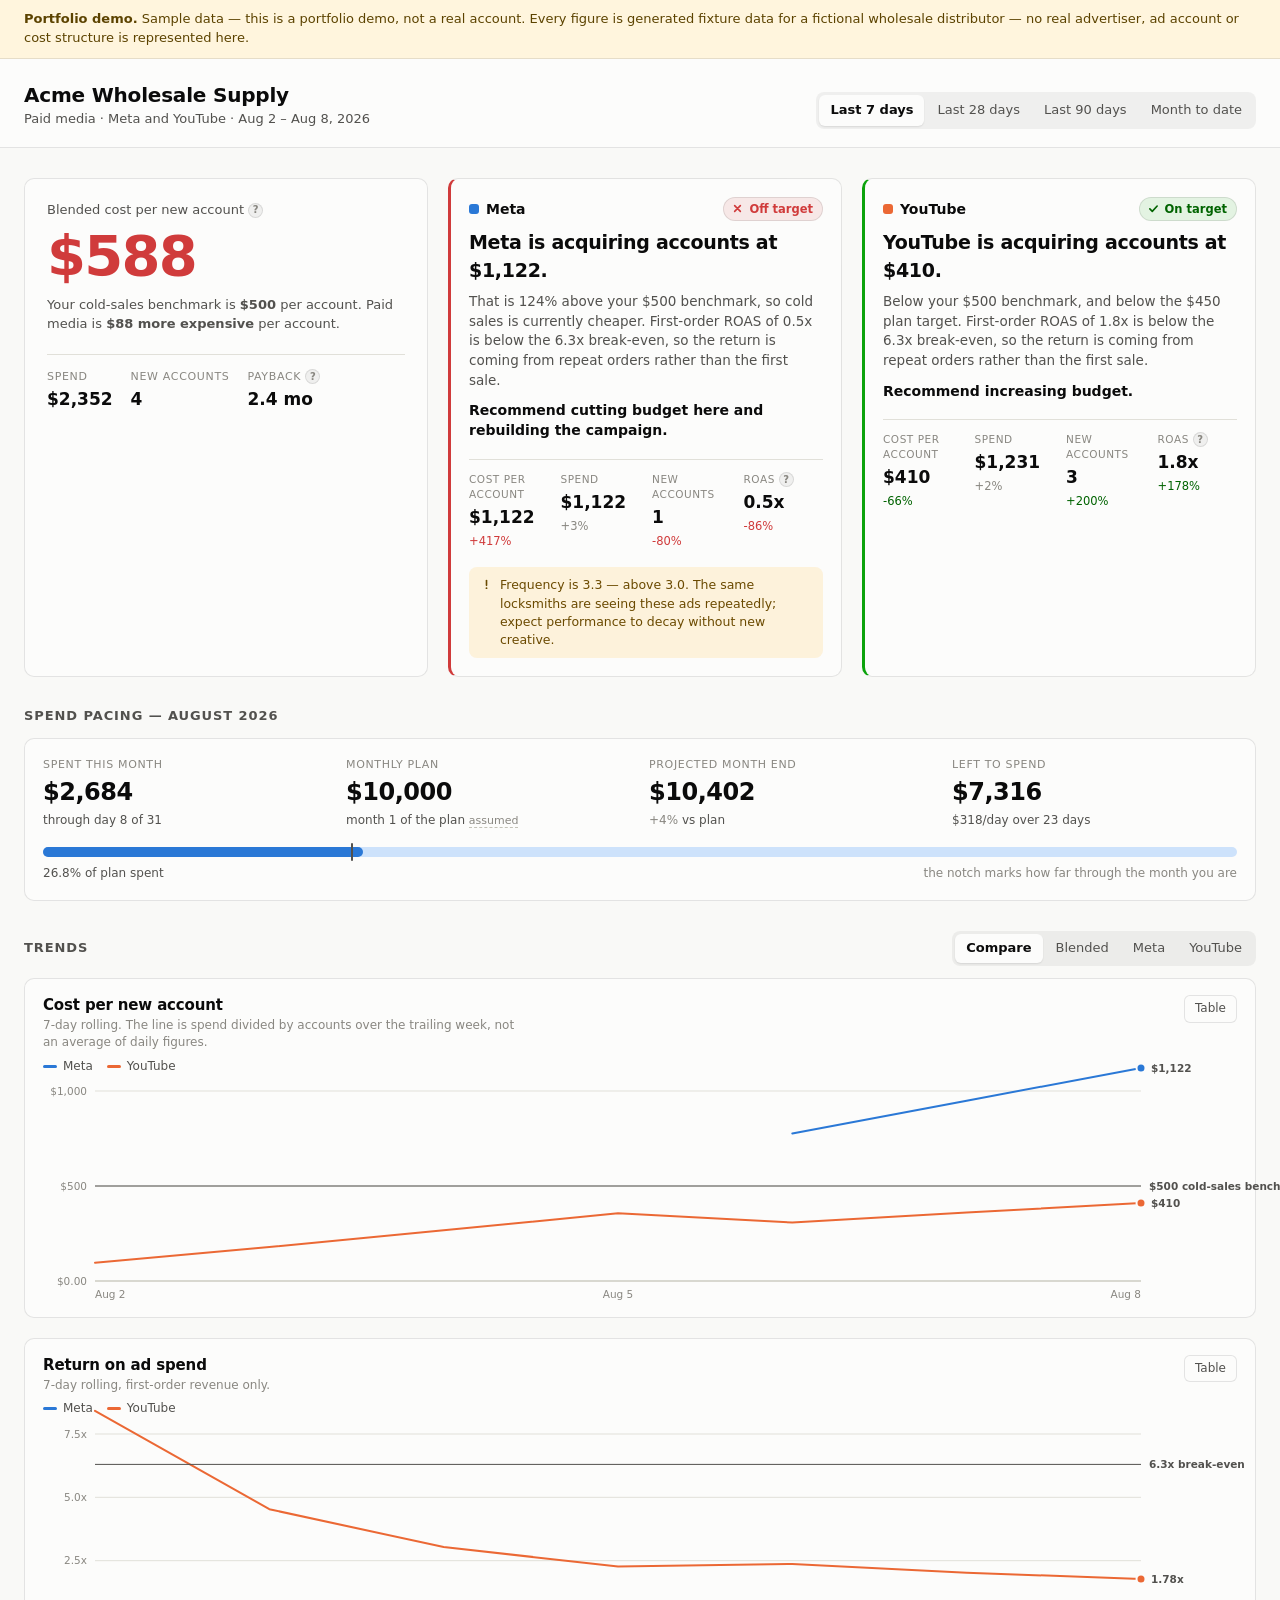
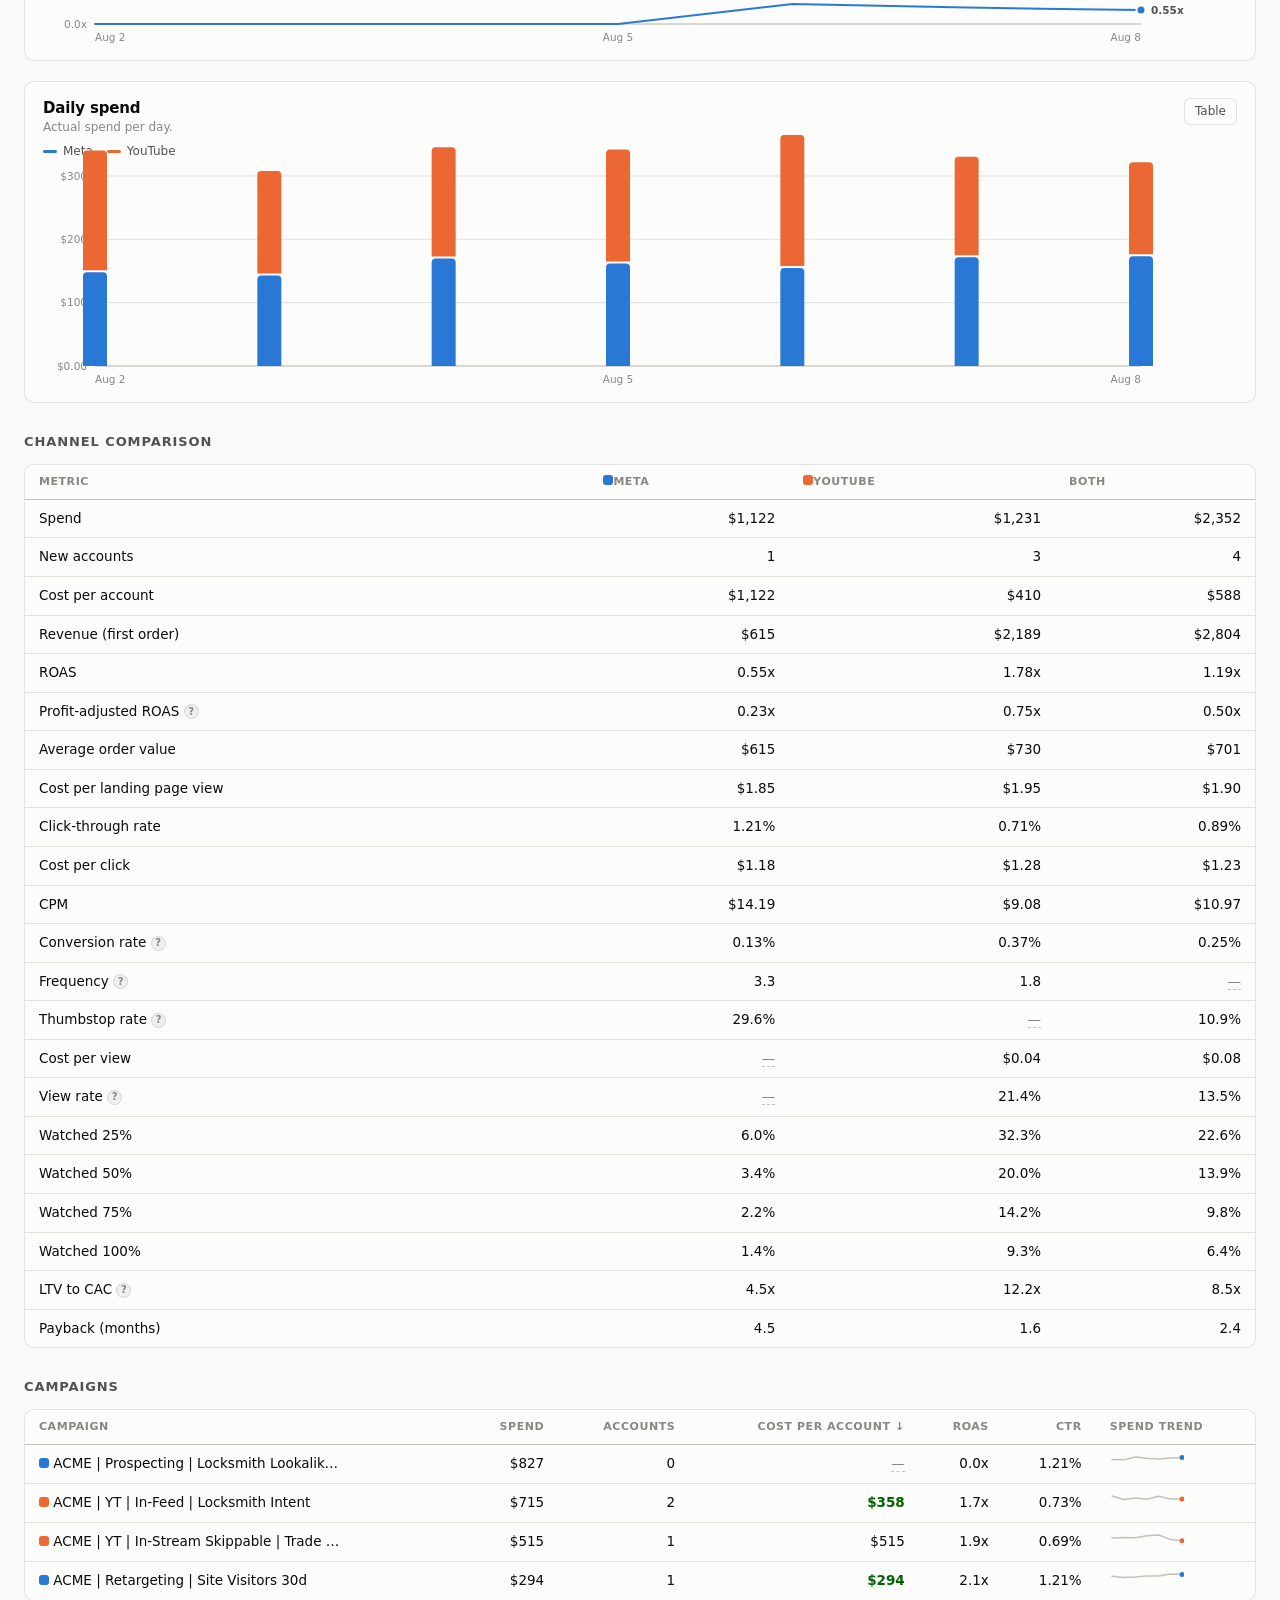
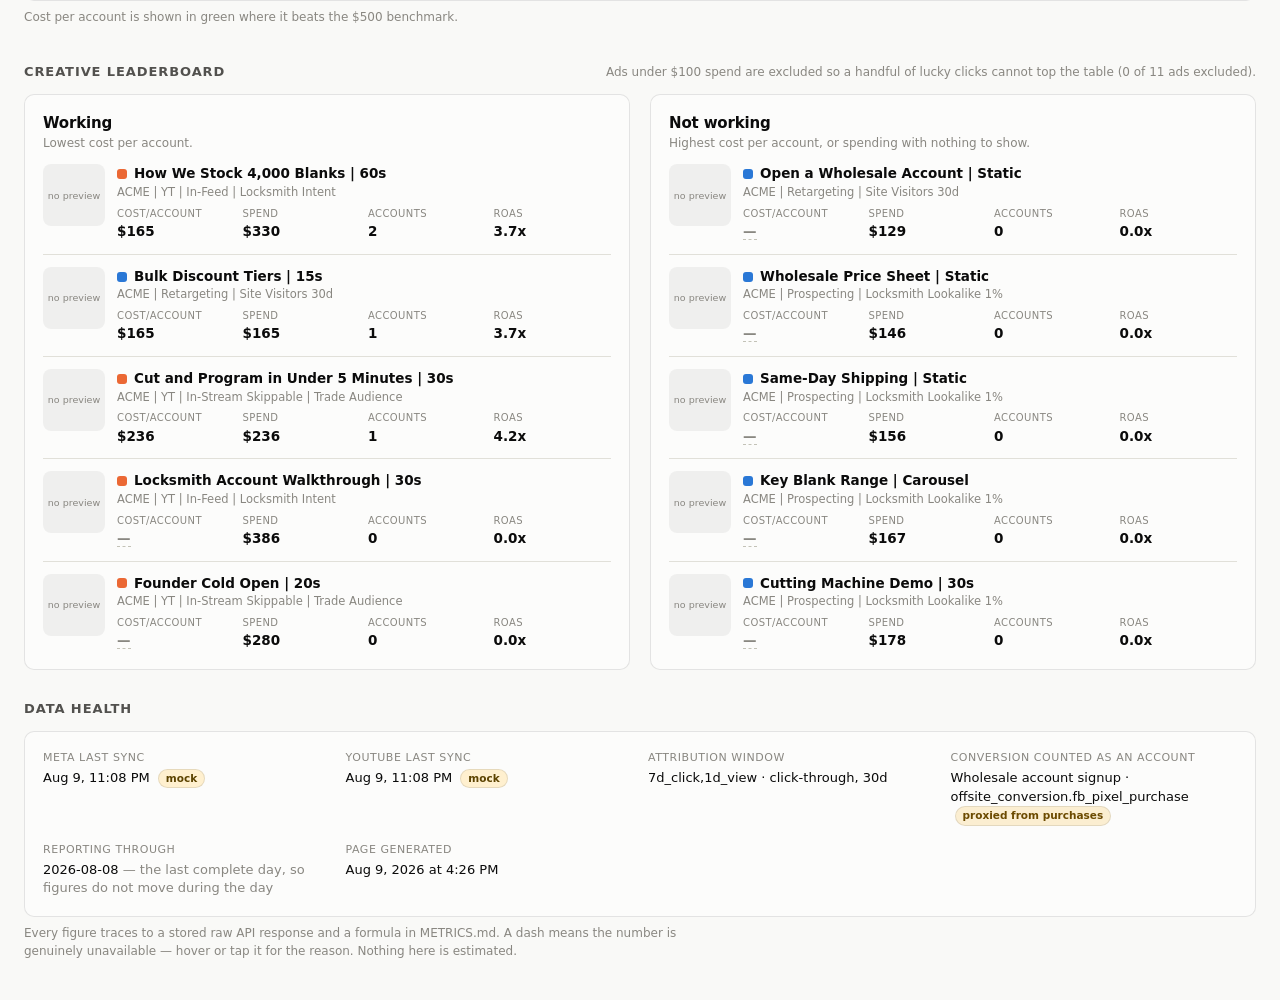
==== commit 59b83f09: "Add one-command demo publishing with a sanitising safety gate scripts/publish_demo.sh re-exports the" ====
--- a/docs/7d.html
+++ b/docs/7d.html
@@ -841,7 +841,7 @@
       </div>
       <div class="health-item">
         <dt>Page generated</dt>
-        <dd>Aug 9, 2026 at 4:08 PM</dd>
+        <dd>Aug 9, 2026 at 4:26 PM</dd>
       </div>
     </dl>
   </div>
@@ -853,7 +853,7 @@
 
 </main>
 
-<script type="application/json" id="view-data">{"generated_at": "Aug 9, 2026 at 4:08 PM", "data_mode": "mock", "client": {"name": "Acme Wholesale Supply", "short": "ACME", "tagline": "Sample data \u2014 this is a portfolio demo, not a real account.", "demo": true}, "range_key": "7d", "ranges": [{"key": "7d", "label": "Last 7 days", "selected": true}, {"key": "28d", "label": "Last 28 days", "selected": false}, {"key": "90d", "label": "Last 90 days", "selected": false}, {"key": "mtd", "label": "Month to date", "selected": false}], "window": {"start": "2026-08-02", "end": "2026-08-08", "label": "Last 7 days", "days": 7, "pretty": "Aug 2 \u2013 Aug 8, 2026"}, "prior_window": {"pretty": "Jul 26 \u2013 Aug 1"}, "channels": [{"key": "meta", "label": "Meta", "detail": "Facebook + Instagram", "is_blended": false, "metrics": {"spend": {"value": 1121.5199999999998, "reason": null}, "impressions": {"value": 79053.0, "reason": null}, "clicks": {"value": 954.0, "reason": null}, "conversions": {"value": 1.0, "reason": null}, "revenue": {"value": 615.1, "reason": null}, "cac": {"value": 1121.5199999999998, "reason": null}, "roas": {"value": 0.5484521007204509, "reason": null}, "profit_roas": {"value": 0.23034988230258938, "reason": null}, "cpm": {"value": 14.186937877120409, "reason": null}, "cpc": {"value": 1.1755974842767294, "reason": null}, "ctr": {"value": 0.012067853212401806, "reason": null}, "cvr": {"value": 0.0012578616352201257, "reason": null}, "aov": {"value": 615.1, "reason": null}, "cost_per_lpv": {"value": 1.8476441515650737, "reason": null}, "cpv": {"value": null, "reason": "This channel does not report video views."}, "view_rate": {"value": null, "reason": "This channel does not report video views."}, "vtr_25": {"value": 0.05963088054849278, "reason": null}, "vtr_50": {"value": 0.0344325958534148, "reason": null}, "vtr_75": {"value": 0.021934651436378128, "reason": null}, "vtr_100": {"value": 0.014193009752950552, "reason": null}, "thumbstop": {"value": 0.2962442918042326, "reason": null}, "frequency": {"value": 3.2973096976016683, "reason": null}, "payback_months": {"value": 4.486079999999999, "reason": null}, "ltv_to_cac": {"value": 4.458235252157787, "reason": null}, "_conversion_source": {"value": null, "reason": "purchase_proxy"}}, "deltas": {"cac": {"value": 4.165914325195761, "reason": null}, "roas": {"value": -0.8634755830844335, "reason": null}, "spend": {"value": 0.033182865039152236, "reason": null}, "conversions": {"value": -0.8, "reason": null}}, "verdict": {"state": "critical", "headline": "Meta is acquiring accounts at $1,122.", "detail": "That is 124% above your $500 benchmark, so cold sales is currently cheaper. First-order ROAS of 0.5x is below the 6.3x break-even, so the return is coming from repeat orders rather than the first sale.", "recommendation": "Recommend cutting budget here and rebuilding the campaign."}, "frequency_flag": true, "series": [{"date": "2026-08-02", "spend": 147.89999999999998, "conversions": 0.0, "revenue": 0.0, "cac": {"value": null, "reason": "No accounts acquired in this period, so cost per account cannot be calculated. Spend to date is shown instead."}, "roas": {"value": 0.0, "reason": null}, "cac_daily": {"value": null, "reason": "No accounts acquired in this period, so cost per account cannot be calculated. Spend to date is shown instead."}}, {"date": "2026-08-03", "spend": 142.84, "conversions": 0.0, "revenue": 0.0, "cac": {"value": null, "reason": "No accounts acquired in this period, so cost per account cannot be calculated. Spend to date is shown instead."}, "roas": {"value": 0.0, "reason": null}, "cac_daily": {"value": null, "reason": "No accounts acquired in this period, so cost per account cannot be calculated. Spend to date is shown instead."}}, {"date": "2026-08-04", "spend": 169.58999999999997, "conversions": 0.0, "revenue": 0.0, "cac": {"value": null, "reason": "No accounts acquired in this period, so cost per account cannot be calculated. Spend to date is shown instead."}, "roas": {"value": 0.0, "reason": null}, "cac_daily": {"value": null, "reason": "No accounts acquired in this period, so cost per account cannot be calculated. Spend to date is shown instead."}}, {"date": "2026-08-05", "spend": 161.66, "conversions": 0.0, "revenue": 0.0, "cac": {"value": null, "reason": "No accounts acquired in this period, so cost per account cannot be calculated. Spend to date is shown instead."}, "roas": {"value": 0.0, "reason": null}, "cac_daily": {"value": null, "reason": "No accounts acquired in this period, so cost per account cannot be calculated. Spend to date is shown instead."}}, {"date": "2026-08-06", "spend": 154.54999999999998, "conversions": 1.0, "revenue": 615.1, "cac": {"value": 776.54, "reason": null}, "roas": {"value": 0.7921034331779433, "reason": null}, "cac_daily": {"value": 154.54999999999998, "reason": null}}, {"date": "2026-08-07", "spend": 171.87, "conversions": 0.0, "revenue": 0.0, "cac": {"value": 948.41, "reason": null}, "roas": {"value": 0.6485591674486773, "reason": null}, "cac_daily": {"value": null, "reason": "No accounts acquired in this period, so cost per account cannot be calculated. Spend to date is shown instead."}}, {"date": "2026-08-08", "spend": 173.11, "conversions": 0.0, "revenue": 0.0, "cac": {"value": 1121.52, "reason": null}, "roas": {"value": 0.5484521007204508, "reason": null}, "cac_daily": {"value": null, "reason": "No accounts acquired in this period, so cost per account cannot be calculated. Spend to date is shown instead."}}], "row_count": 49}, {"key": "youtube", "label": "YouTube", "detail": "Google Ads video campaigns", "is_blended": false, "metrics": {"spend": {"value": 1230.5100000000002, "reason": null}, "impressions": {"value": 135448.0, "reason": null}, "clicks": {"value": 963.0, "reason": null}, "conversions": {"value": 3.0, "reason": null}, "revenue": {"value": 2189.0, "reason": null}, "cac": {"value": 410.1700000000001, "reason": null}, "roas": {"value": 1.7789371886453582, "reason": null}, "profit_roas": {"value": 0.7471536192310504, "reason": null}, "cpm": {"value": 9.084741007619163, "reason": null}, "cpc": {"value": 1.2777881619937697, "reason": null}, "ctr": {"value": 0.007109739531037741, "reason": null}, "cvr": {"value": 0.0036719706242350062, "reason": null}, "aov": {"value": 729.6666666666666, "reason": null}, "cost_per_lpv": {"value": 1.9470094936708864, "reason": null}, "cpv": {"value": 0.042413828760512896, "reason": null}, "view_rate": {"value": 0.2141929005965389, "reason": null}, "vtr_25": {"value": 0.3227511664993208, "reason": null}, "vtr_50": {"value": 0.1999955702557439, "reason": null}, "vtr_75": {"value": 0.14190685724410845, "reason": null}, "vtr_100": {"value": 0.09349713543204773, "reason": null}, "thumbstop": {"value": null, "reason": "Thumbstop rate is a Meta metric; not reported here."}, "frequency": {"value": 1.8194616087260223, "reason": null}, "payback_months": {"value": 1.6406800000000004, "reason": null}, "ltv_to_cac": {"value": 12.19006753297413, "reason": null}, "_conversion_source": {"value": null, "reason": "purchase_proxy"}}, "deltas": {"cac": {"value": -0.660823114007161, "reason": null}, "roas": {"value": 1.7784348447599294, "reason": null}, "spend": {"value": 0.0175306579785169, "reason": null}, "conversions": {"value": 2.0, "reason": null}}, "verdict": {"state": "good", "headline": "YouTube is acquiring accounts at $410.", "detail": "Below your $500 benchmark, and below the $450 plan target. First-order ROAS of 1.8x is below the 6.3x break-even, so the return is coming from repeat orders rather than the first sale.", "recommendation": "Recommend increasing budget."}, "frequency_flag": false, "series": [{"date": "2026-08-02", "spend": 192.47, "conversions": 2.0, "revenue": 1619.54, "cac": {"value": 96.235, "reason": null}, "roas": {"value": 8.414506156803657, "reason": null}, "cac_daily": {"value": 96.235, "reason": null}}, {"date": "2026-08-03", "spend": 165.06, "conversions": 0.0, "revenue": 0.0, "cac": {"value": 178.765, "reason": null}, "roas": {"value": 4.529801694962661, "reason": null}, "cac_daily": {"value": null, "reason": "No accounts acquired in this period, so cost per account cannot be calculated. Spend to date is shown instead."}}, {"date": "2026-08-04", "spend": 175.7, "conversions": 0.0, "revenue": 0.0, "cac": {"value": 266.615, "reason": null}, "roas": {"value": 3.0372259625302402, "reason": null}, "cac_daily": {"value": null, "reason": "No accounts acquired in this period, so cost per account cannot be calculated. Spend to date is shown instead."}}, {"date": "2026-08-05", "spend": 180.18999999999997, "conversions": 0.0, "revenue": 0.0, "cac": {"value": 356.71, "reason": null}, "roas": {"value": 2.270107370132601, "reason": null}, "cac_daily": {"value": null, "reason": "No accounts acquired in this period, so cost per account cannot be calculated. Spend to date is shown instead."}}, {"date": "2026-08-06", "spend": 210.01999999999998, "conversions": 1.0, "revenue": 569.46, "cac": {"value": 307.81333333333333, "reason": null}, "roas": {"value": 2.3704842761847007, "reason": null}, "cac_daily": {"value": 210.01999999999998, "reason": null}}, {"date": "2026-08-07", "spend": 158.4, "conversions": 0.0, "revenue": 0.0, "cac": {"value": 360.6133333333333, "reason": null}, "roas": {"value": 2.023404569991866, "reason": null}, "cac_daily": {"value": null, "reason": "No accounts acquired in this period, so cost per account cannot be calculated. Spend to date is shown instead."}}, {"date": "2026-08-08", "spend": 148.67000000000002, "conversions": 0.0, "revenue": 0.0, "cac": {"value": 410.17, "reason": null}, "roas": {"value": 1.7789371886453584, "reason": null}, "cac_daily": {"value": null, "reason": "No accounts acquired in this period, so cost per account cannot be calculated. Spend to date is shown instead."}}], "row_count": 28}], "blended": {"key": "blended", "label": "Both channels", "detail": "Meta + YouTube", "is_blended": true, "metrics": {"spend": {"value": 2352.03, "reason": null}, "impressions": {"value": 214501.0, "reason": null}, "clicks": {"value": 1917.0, "reason": null}, "conversions": {"value": 4.0, "reason": null}, "revenue": {"value": 2804.1, "reason": null}, "cac": {"value": 588.0075, "reason": null}, "roas": {"value": 1.1922041810691189, "reason": null}, "profit_roas": {"value": 0.5007257560490299, "reason": null}, "cpm": {"value": 10.96512370571699, "reason": null}, "cpc": {"value": 1.2269327073552427, "reason": null}, "ctr": {"value": 0.008937021272628099, "reason": null}, "cvr": {"value": 0.0024813895781637717, "reason": null}, "aov": {"value": 701.025, "reason": null}, "cost_per_lpv": {"value": 1.8983292978208235, "reason": null}, "cpv": {"value": 0.0810709361643458, "reason": null}, "view_rate": {"value": 0.13525344870187087, "reason": null}, "vtr_25": {"value": 0.22577983319425085, "reason": null}, "vtr_50": {"value": 0.13897837306119784, "reason": null}, "vtr_75": {"value": 0.09769185225243705, "reason": null}, "vtr_100": {"value": 0.06427009664290609, "reason": null}, "thumbstop": {"value": 0.10917897818658188, "reason": null}, "frequency": {"value": null, "reason": "Reach cannot be added across platforms \u2014 the same locksmith may see both, and neither API reports the overlap. Frequency is shown per channel instead."}, "payback_months": {"value": 2.35203, "reason": null}, "ltv_to_cac": {"value": 8.503292900175593, "reason": null}, "_conversion_source": {"value": null, "reason": "purchase_proxy"}}, "deltas": {"cac": {"value": 0.5374017892548834, "reason": null}, "roas": {"value": -0.46720894318223444, "reason": null}, "spend": {"value": 0.02493452616992227, "reason": null}, "conversions": {"value": -0.3333333333333333, "reason": null}}, "verdict": {"state": "critical", "headline": "Both channels is acquiring accounts at $588.", "detail": "That is 18% above your $500 benchmark, so cold sales is currently cheaper. First-order ROAS of 1.2x is below the 6.3x break-even, so the return is coming from repeat orders rather than the first sale.", "recommendation": "Recommend cutting budget here and rebuilding the campaign."}, "frequency_flag": false, "series": [{"date": "2026-08-02", "spend": 340.37, "conversions": 2.0, "revenue": 1619.54, "cac": {"value": 170.185, "reason": null}, "roas": {"value": 4.758174927285014, "reason": null}, "cac_daily": {"value": 170.185, "reason": null}}, {"date": "2026-08-03", "spend": 307.90000000000003, "conversions": 0.0, "revenue": 0.0, "cac": {"value": 324.135, "reason": null}, "roas": {"value": 2.4982491862958334, "reason": null}, "cac_daily": {"value": null, "reason": "No accounts acquired in this period, so cost per account cannot be calculated. Spend to date is shown instead."}}, {"date": "2026-08-04", "spend": 345.28999999999996, "conversions": 0.0, "revenue": 0.0, "cac": {"value": 496.78, "reason": null}, "roas": {"value": 1.630037441120818, "reason": null}, "cac_daily": {"value": null, "reason": "No accounts acquired in this period, so cost per account cannot be calculated. Spend to date is shown instead."}}, {"date": "2026-08-05", "spend": 341.85, "conversions": 0.0, "revenue": 0.0, "cac": {"value": 667.7049999999999, "reason": null}, "roas": {"value": 1.212766116773126, "reason": null}, "cac_daily": {"value": null, "reason": "No accounts acquired in this period, so cost per account cannot be calculated. Spend to date is shown instead."}}, {"date": "2026-08-06", "spend": 364.56999999999994, "conversions": 2.0, "revenue": 1184.56, "cac": {"value": 424.99499999999995, "reason": null}, "roas": {"value": 1.6494899939999295, "reason": null}, "cac_daily": {"value": 182.28499999999997, "reason": null}}, {"date": "2026-08-07", "spend": 330.27, "conversions": 0.0, "revenue": 0.0, "cac": {"value": 507.56249999999994, "reason": null}, "roas": {"value": 1.381159955670484, "reason": null}, "cac_daily": {"value": null, "reason": "No accounts acquired in this period, so cost per account cannot be calculated. Spend to date is shown instead."}}, {"date": "2026-08-08", "spend": 321.78000000000003, "conversions": 0.0, "revenue": 0.0, "cac": {"value": 588.0074999999999, "reason": null}, "roas": {"value": 1.192204181069119, "reason": null}, "cac_daily": {"value": null, "reason": "No accounts acquired in this period, so cost per account cannot be calculated. Spend to date is shown instead."}}], "row_count": 77}, "pacing": {"mtd_spend": 2684.39, "planned_monthly": 10000.0, "days_elapsed": 8, "days_remaining": 23, "days_in_month": 31, "projected": {"value": 10402.01125, "reason": null}, "pct_of_plan": {"value": 0.268439, "reason": null}, "projected_vs_plan": {"value": 0.040201124999999956, "reason": null}, "daily_budget_remaining": {"value": 318.07000000000005, "reason": null}, "month_label": "August 2026", "program_month": 1, "start_assumed": true}, "benchmarks": {"cac": 500.0, "cac_target": 450.0, "breakeven_roas": 6.3, "gross_margin": 0.42, "frequency_warn": 3.0, "account_ltv_gp": 5000.0, "account_monthly_gp": 250.0}, "campaigns": [{"key": "meta|23861004417710", "name": "ACME | Prospecting | Locksmith Lookalike 1%", "channel": "meta", "campaign_name": "ACME | Prospecting | Locksmith Lookalike 1%", "metrics": {"spend": {"value": 827.25, "reason": null}, "impressions": {"value": 58562.0, "reason": null}, "clicks": {"value": 706.0, "reason": null}, "conversions": {"value": 0.0, "reason": null}, "revenue": {"value": 0.0, "reason": null}, "cac": {"value": null, "reason": "No accounts acquired in this period, so cost per account cannot be calculated. Spend to date is shown instead."}, "roas": {"value": 0.0, "reason": null}, "profit_roas": {"value": 0.0, "reason": null}, "cpm": {"value": 14.126054438031488, "reason": null}, "cpc": {"value": 1.171742209631728, "reason": null}, "ctr": {"value": 0.012055599194016598, "reason": null}, "cvr": {"value": 0.0, "reason": null}, "aov": {"value": null, "reason": "No conversions in this period."}, "cost_per_lpv": {"value": 1.8342572062084257, "reason": null}, "cpv": {"value": null, "reason": "This channel does not report video views."}, "view_rate": {"value": null, "reason": "This channel does not report video views."}, "vtr_25": {"value": 0.05530890338444725, "reason": null}, "vtr_50": {"value": 0.03196612137563608, "reason": null}, "vtr_75": {"value": 0.020354496089614427, "reason": null}, "vtr_100": {"value": 0.013165533964003962, "reason": null}, "thumbstop": {"value": 0.293979030770807, "reason": null}, "frequency": {"value": null, "reason": "No period-level reach stored for this date range."}, "payback_months": {"value": null, "reason": "Needs a cost per account first."}, "ltv_to_cac": {"value": null, "reason": "Needs a cost per account first."}, "_conversion_source": {"value": null, "reason": "purchase_proxy"}}, "spend": 827.25, "conversions": 0.0, "cac": null, "roas": 0.0, "sparkline": [107.31, 105.85, 131.51, 120.08000000000001, 112.91, 123.15, 126.44]}, {"key": "youtube|21455930188", "name": "ACME | YT | In-Feed | Locksmith Intent", "channel": "youtube", "campaign_name": "ACME | YT | In-Feed | Locksmith Intent", "metrics": {"spend": {"value": 715.23, "reason": null}, "impressions": {"value": 78682.0, "reason": null}, "clicks": {"value": 573.0, "reason": null}, "conversions": {"value": 2.0, "reason": null}, "revenue": {"value": 1208.49, "reason": null}, "cac": {"value": 357.615, "reason": null}, "roas": {"value": 1.6896522796862548, "reason": null}, "profit_roas": {"value": 0.7096539574682269, "reason": null}, "cpm": {"value": 9.090134973691567, "reason": null}, "cpc": {"value": 1.2482198952879582, "reason": null}, "ctr": {"value": 0.00728247883887039, "reason": null}, "cvr": {"value": 0.00411522633744856, "reason": null}, "aov": {"value": 604.245, "reason": null}, "cost_per_lpv": {"value": 1.9022074468085106, "reason": null}, "cpv": {"value": 0.04254029619936954, "reason": null}, "view_rate": {"value": 0.21368292620929819, "reason": null}, "vtr_25": {"value": 0.341361429551867, "reason": null}, "vtr_50": {"value": 0.21154774916753513, "reason": null}, "vtr_75": {"value": 0.15011057166823416, "reason": null}, "vtr_100": {"value": 0.09891716021453445, "reason": null}, "thumbstop": {"value": null, "reason": "Thumbstop rate is a Meta metric; not reported here."}, "frequency": {"value": null, "reason": "No period-level reach stored for this date range."}, "payback_months": {"value": 1.43046, "reason": null}, "ltv_to_cac": {"value": 13.98151643527257, "reason": null}, "_conversion_source": {"value": null, "reason": "purchase_proxy"}}, "spend": 715.23, "conversions": 2.0, "cac": 357.615, "roas": 1.6896522796862548, "sparkline": [120.84, 90.64, 102.39, 92.99, 118.5, 95.37, 94.5]}, {"key": "youtube|21455930712", "name": "ACME | YT | In-Stream Skippable | Trade Audience", "channel": "youtube", "campaign_name": "ACME | YT | In-Stream Skippable | Trade Audience", "metrics": {"spend": {"value": 515.28, "reason": null}, "impressions": {"value": 56766.0, "reason": null}, "clicks": {"value": 390.0, "reason": null}, "conversions": {"value": 1.0, "reason": null}, "revenue": {"value": 980.51, "reason": null}, "cac": {"value": 515.28, "reason": null}, "roas": {"value": 1.902868343424934, "reason": null}, "profit_roas": {"value": 0.7992047042384722, "reason": null}, "cpm": {"value": 9.077264559771693, "reason": null}, "cpc": {"value": 1.3212307692307692, "reason": null}, "ctr": {"value": 0.00687030969242152, "reason": null}, "cvr": {"value": 0.0030211480362537764, "reason": null}, "aov": {"value": 980.51, "reason": null}, "cost_per_lpv": {"value": 2.0128125, "reason": null}, "cpv": {"value": 0.04223952783015001, "reason": null}, "view_rate": {"value": 0.21489976394320545, "reason": null}, "vtr_25": {"value": 0.2969559243208963, "reason": null}, "vtr_50": {"value": 0.1839833703273086, "reason": null}, "vtr_75": {"value": 0.1305358841560089, "reason": null}, "vtr_100": {"value": 0.0859845682274601, "reason": null}, "thumbstop": {"value": null, "reason": "Thumbstop rate is a Meta metric; not reported here."}, "frequency": {"value": null, "reason": "No period-level reach stored for this date range."}, "payback_months": {"value": 2.06112, "reason": null}, "ltv_to_cac": {"value": 9.703462195311287, "reason": null}, "_conversion_source": {"value": null, "reason": "purchase_proxy"}}, "spend": 515.28, "conversions": 1.0, "cac": 515.28, "roas": 1.902868343424934, "sparkline": [71.63, 74.42, 73.31, 87.19999999999999, 91.52000000000001, 63.03, 54.17]}, {"key": "meta|23861004418220", "name": "ACME | Retargeting | Site Visitors 30d", "channel": "meta", "campaign_name": "ACME | Retargeting | Site Visitors 30d", "metrics": {"spend": {"value": 294.27, "reason": null}, "impressions": {"value": 20491.0, "reason": null}, "clicks": {"value": 248.0, "reason": null}, "conversions": {"value": 1.0, "reason": null}, "revenue": {"value": 615.1, "reason": null}, "cac": {"value": 294.27, "reason": null}, "roas": {"value": 2.0902572467461855, "reason": null}, "profit_roas": {"value": 0.8779080436333979, "reason": null}, "cpm": {"value": 14.360938948806792, "reason": null}, "cpc": {"value": 1.1865725806451612, "reason": null}, "ctr": {"value": 0.012102874432677761, "reason": null}, "cvr": {"value": 0.0048543689320388345, "reason": null}, "aov": {"value": 615.1, "reason": null}, "cost_per_lpv": {"value": 1.8863461538461537, "reason": null}, "cpv": {"value": null, "reason": "This channel does not report video views."}, "view_rate": {"value": null, "reason": "This channel does not report video views."}, "vtr_25": {"value": 0.07198282172661169, "reason": null}, "vtr_50": {"value": 0.041481626079742324, "reason": null}, "vtr_75": {"value": 0.026450636864965106, "reason": null}, "vtr_100": {"value": 0.01712947147528183, "reason": null}, "thumbstop": {"value": 0.302718266556049, "reason": null}, "frequency": {"value": null, "reason": "No period-level reach stored for this date range."}, "payback_months": {"value": 1.17708, "reason": null}, "ltv_to_cac": {"value": 16.991198559146362, "reason": null}, "_conversion_source": {"value": null, "reason": "purchase_proxy"}}, "spend": 294.27, "conversions": 1.0, "cac": 294.27, "roas": 2.0902572467461855, "sparkline": [40.59, 36.99, 38.08, 41.58, 41.64, 48.72, 46.67]}], "creatives": {"best": [{"key": "youtube|704829113355", "name": "How We Stock 4,000 Blanks | 60s", "channel": "youtube", "campaign_name": "ACME | YT | In-Feed | Locksmith Intent", "metrics": {"spend": {"value": 329.61999999999995, "reason": null}, "impressions": {"value": 38426.0, "reason": null}, "clicks": {"value": 246.0, "reason": null}, "conversions": {"value": 2.0, "reason": null}, "revenue": {"value": 1208.49, "reason": null}, "cac": {"value": 164.80999999999997, "reason": null}, "roas": {"value": 3.666312723742492, "reason": null}, "profit_roas": {"value": 1.5398513439718464, "reason": null}, "cpm": {"value": 8.578046114609899, "reason": null}, "cpc": {"value": 1.3399186991869916, "reason": null}, "ctr": {"value": 0.006401915369801696, "reason": null}, "cvr": {"value": 0.00966183574879227, "reason": null}, "aov": {"value": 604.245, "reason": null}, "cost_per_lpv": {"value": 2.0601249999999998, "reason": null}, "cpv": {"value": 0.03772690854984548, "reason": null}, "view_rate": {"value": 0.22737209181283505, "reason": null}, "vtr_25": {"value": 0.33417477749440483, "reason": null}, "vtr_50": {"value": 0.20709935980846303, "reason": null}, "vtr_75": {"value": 0.14695778899703327, "reason": null}, "vtr_100": {"value": 0.09683547597980534, "reason": null}, "thumbstop": {"value": null, "reason": "Thumbstop rate is a Meta metric; not reported here."}, "frequency": {"value": null, "reason": "No period-level reach stored for this date range."}, "payback_months": {"value": 0.6592399999999999, "reason": null}, "ltv_to_cac": {"value": 30.337964929312548, "reason": null}, "_conversion_source": {"value": null, "reason": "purchase_proxy"}}, "spend": 329.61999999999995, "conversions": 2.0, "cac": 164.80999999999997, "roas": 3.666312723742492, "sparkline": [59.21, 36.5, 43.85, 46.23, 51.36, 47.53, 44.94], "thumbnail_url": null, "permalink": null, "asset_type": "video"}, {"key": "meta|23861004418223", "name": "Bulk Discount Tiers | 15s", "channel": "meta", "campaign_name": "ACME | Retargeting | Site Visitors 30d", "metrics": {"spend": {"value": 165.15, "reason": null}, "impressions": {"value": 11517.0, "reason": null}, "clicks": {"value": 152.0, "reason": null}, "conversions": {"value": 1.0, "reason": null}, "revenue": {"value": 615.1, "reason": null}, "cac": {"value": 165.15, "reason": null}, "roas": {"value": 3.724492885255828, "reason": null}, "profit_roas": {"value": 1.5642870118074477, "reason": null}, "cpm": {"value": 14.339671789528524, "reason": null}, "cpc": {"value": 1.086513157894737, "reason": null}, "ctr": {"value": 0.0131978813927238, "reason": null}, "cvr": {"value": 0.007874015748031496, "reason": null}, "aov": {"value": 615.1, "reason": null}, "cost_per_lpv": {"value": 1.702577319587629, "reason": null}, "cpv": {"value": null, "reason": "This channel does not report video views."}, "view_rate": {"value": null, "reason": "This channel does not report video views."}, "vtr_25": {"value": 0.1280715464096553, "reason": null}, "vtr_50": {"value": 0.0738039419987844, "reason": null}, "vtr_75": {"value": 0.04706086654510723, "reason": null}, "vtr_100": {"value": 0.03047668663714509, "reason": null}, "thumbstop": {"value": 0.31987496743943733, "reason": null}, "frequency": {"value": null, "reason": "No period-level reach stored for this date range."}, "payback_months": {"value": 0.6606000000000001, "reason": null}, "ltv_to_cac": {"value": 30.275507114744173, "reason": null}, "_conversion_source": {"value": null, "reason": "purchase_proxy"}}, "spend": 165.15, "conversions": 1.0, "cac": 165.15, "roas": 3.724492885255828, "sparkline": [19.86, 22.27, 20.54, 23.32, 24.94, 30.41, 23.81], "thumbnail_url": null, "permalink": null, "asset_type": "video"}, {"key": "youtube|704829118841", "name": "Cut and Program in Under 5 Minutes | 30s", "channel": "youtube", "campaign_name": "ACME | YT | In-Stream Skippable | Trade Audience", "metrics": {"spend": {"value": 235.57999999999998, "reason": null}, "impressions": {"value": 26136.0, "reason": null}, "clicks": {"value": 179.0, "reason": null}, "conversions": {"value": 1.0, "reason": null}, "revenue": {"value": 980.51, "reason": null}, "cac": {"value": 235.57999999999998, "reason": null}, "roas": {"value": 4.162110535699126, "reason": null}, "profit_roas": {"value": 1.7480864249936328, "reason": null}, "cpm": {"value": 9.013621059075604, "reason": null}, "cpc": {"value": 1.3160893854748603, "reason": null}, "ctr": {"value": 0.006848790939700031, "reason": null}, "cvr": {"value": 0.006535947712418301, "reason": null}, "aov": {"value": 980.51, "reason": null}, "cost_per_lpv": {"value": 2.013504273504273, "reason": null}, "cpv": {"value": 0.04498376933358793, "reason": null}, "view_rate": {"value": 0.2003749617385981, "reason": null}, "vtr_25": {"value": 0.3136287113559841, "reason": null}, "vtr_50": {"value": 0.1942913988368534, "reason": null}, "vtr_75": {"value": 0.13785583103764923, "reason": null}, "vtr_100": {"value": 0.09079430670339761, "reason": null}, "thumbstop": {"value": null, "reason": "Thumbstop rate is a Meta metric; not reported here."}, "frequency": {"value": null, "reason": "No period-level reach stored for this date range."}, "payback_months": {"value": 0.9423199999999999, "reason": null}, "ltv_to_cac": {"value": 21.22421258171322, "reason": null}, "_conversion_source": {"value": null, "reason": "purchase_proxy"}}, "spend": 235.57999999999998, "conversions": 1.0, "cac": 235.57999999999998, "roas": 4.162110535699126, "sparkline": [29.28, 38.25, 37.56, 37.97, 49.07, 25.14, 18.31], "thumbnail_url": null, "permalink": null, "asset_type": "video"}, {"key": "youtube|704829113356", "name": "Locksmith Account Walkthrough | 30s", "channel": "youtube", "campaign_name": "ACME | YT | In-Feed | Locksmith Intent", "metrics": {"spend": {"value": 385.60999999999996, "reason": null}, "impressions": {"value": 40256.0, "reason": null}, "clicks": {"value": 327.0, "reason": null}, "conversions": {"value": 0.0, "reason": null}, "revenue": {"value": 0.0, "reason": null}, "cac": {"value": null, "reason": "No accounts acquired in this period, so cost per account cannot be calculated. Spend to date is shown instead."}, "roas": {"value": 0.0, "reason": null}, "profit_roas": {"value": 0.0, "reason": null}, "cpm": {"value": 9.578944753577106, "reason": null}, "cpc": {"value": 1.1792354740061162, "reason": null}, "ctr": {"value": 0.008123012718600954, "reason": null}, "cvr": {"value": 0.0, "reason": null}, "aov": {"value": null, "reason": "No conversions in this period."}, "cost_per_lpv": {"value": 1.7852314814814814, "reason": null}, "cpv": {"value": 0.047747647350173346, "reason": null}, "view_rate": {"value": 0.2006160572337043, "reason": null}, "vtr_25": {"value": 0.3482213831478537, "reason": null}, "vtr_50": {"value": 0.21579391891891891, "reason": null}, "vtr_75": {"value": 0.15312003179650238, "reason": null}, "vtr_100": {"value": 0.10090421303656598, "reason": null}, "thumbstop": {"value": null, "reason": "Thumbstop rate is a Meta metric; not reported here."}, "frequency": {"value": null, "reason": "No period-level reach stored for this date range."}, "payback_months": {"value": null, "reason": "Needs a cost per account first."}, "ltv_to_cac": {"value": null, "reason": "Needs a cost per account first."}, "_conversion_source": {"value": null, "reason": "purchase_proxy"}}, "spend": 385.60999999999996, "conversions": 0.0, "cac": null, "roas": 0.0, "sparkline": [61.63, 54.14, 58.54, 46.76, 67.14, 47.84, 49.56], "thumbnail_url": null, "permalink": null, "asset_type": "video"}, {"key": "youtube|704829118842", "name": "Founder Cold Open | 20s", "channel": "youtube", "campaign_name": "ACME | YT | In-Stream Skippable | Trade Audience", "metrics": {"spend": {"value": 279.7, "reason": null}, "impressions": {"value": 30630.0, "reason": null}, "clicks": {"value": 211.0, "reason": null}, "conversions": {"value": 0.0, "reason": null}, "revenue": {"value": 0.0, "reason": null}, "cac": {"value": null, "reason": "No accounts acquired in this period, so cost per account cannot be calculated. Spend to date is shown instead."}, "roas": {"value": 0.0, "reason": null}, "profit_roas": {"value": 0.0, "reason": null}, "cpm": {"value": 9.131570355860267, "reason": null}, "cpc": {"value": 1.3255924170616113, "reason": null}, "ctr": {"value": 0.006888671237349004, "reason": null}, "cvr": {"value": 0.0, "reason": null}, "aov": {"value": null, "reason": "No conversions in this period."}, "cost_per_lpv": {"value": 2.012230215827338, "reason": null}, "cpv": {"value": 0.04017523700086182, "reason": null}, "view_rate": {"value": 0.22729350310153446, "reason": null}, "vtr_25": {"value": 0.28272935031015345, "reason": null}, "vtr_50": {"value": 0.1751877244531505, "reason": null}, "vtr_75": {"value": 0.12428991185112635, "reason": null}, "vtr_100": {"value": 0.08188050930460333, "reason": null}, "thumbstop": {"value": null, "reason": "Thumbstop rate is a Meta metric; not reported here."}, "frequency": {"value": null, "reason": "No period-level reach stored for this date range."}, "payback_months": {"value": null, "reason": "Needs a cost per account first."}, "ltv_to_cac": {"value": null, "reason": "Needs a cost per account first."}, "_conversion_source": {"value": null, "reason": "purchase_proxy"}}, "spend": 279.7, "conversions": 0.0, "cac": null, "roas": 0.0, "sparkline": [42.35, 36.17, 35.75, 49.23, 42.45, 37.89, 35.86], "thumbnail_url": null, "permalink": null, "asset_type": "video"}], "worst": [{"key": "meta|23861004418222", "name": "Open a Wholesale Account | Static", "channel": "meta", "campaign_name": "ACME | Retargeting | Site Visitors 30d", "metrics": {"spend": {"value": 129.12, "reason": null}, "impressions": {"value": 8974.0, "reason": null}, "clicks": {"value": 96.0, "reason": null}, "conversions": {"value": 0.0, "reason": null}, "revenue": {"value": 0.0, "reason": null}, "cac": {"value": null, "reason": "No accounts acquired in this period, so cost per account cannot be calculated. Spend to date is shown instead."}, "roas": {"value": 0.0, "reason": null}, "profit_roas": {"value": 0.0, "reason": null}, "cpm": {"value": 14.38823267216403, "reason": null}, "cpc": {"value": 1.345, "reason": null}, "ctr": {"value": 0.010697570759973256, "reason": null}, "cvr": {"value": 0.0, "reason": null}, "aov": {"value": null, "reason": "No conversions in this period."}, "cost_per_lpv": {"value": 2.1884745762711866, "reason": null}, "cpv": {"value": null, "reason": "This channel does not report video views."}, "view_rate": {"value": null, "reason": "This channel does not report video views."}, "vtr_25": {"value": null, "reason": "This channel does not report video completion."}, "vtr_50": {"value": null, "reason": "This channel does not report video completion."}, "vtr_75": {"value": null, "reason": "This channel does not report video completion."}, "vtr_100": {"value": null, "reason": "This channel does not report video completion."}, "thumbstop": {"value": 0.28069979942054823, "reason": null}, "frequency": {"value": null, "reason": "No period-level reach stored for this date range."}, "payback_months": {"value": null, "reason": "Needs a cost per account first."}, "ltv_to_cac": {"value": null, "reason": "Needs a cost per account first."}, "_conversion_source": {"value": null, "reason": "purchase_proxy"}}, "spend": 129.12, "conversions": 0.0, "cac": null, "roas": 0.0, "sparkline": [20.73, 14.72, 17.54, 18.26, 16.7, 18.31, 22.86], "thumbnail_url": null, "permalink": null, "asset_type": "image"}, {"key": "meta|23861004417713", "name": "Wholesale Price Sheet | Static", "channel": "meta", "campaign_name": "ACME | Prospecting | Locksmith Lookalike 1%", "metrics": {"spend": {"value": 145.81, "reason": null}, "impressions": {"value": 9739.0, "reason": null}, "clicks": {"value": 118.0, "reason": null}, "conversions": {"value": 0.0, "reason": null}, "revenue": {"value": 0.0, "reason": null}, "cac": {"value": null, "reason": "No accounts acquired in this period, so cost per account cannot be calculated. Spend to date is shown instead."}, "roas": {"value": 0.0, "reason": null}, "profit_roas": {"value": 0.0, "reason": null}, "cpm": {"value": 14.971763014683233, "reason": null}, "cpc": {"value": 1.235677966101695, "reason": null}, "ctr": {"value": 0.012116233699558476, "reason": null}, "cvr": {"value": 0.0, "reason": null}, "aov": {"value": null, "reason": "No conversions in this period."}, "cost_per_lpv": {"value": 1.9704054054054054, "reason": null}, "cpv": {"value": null, "reason": "This channel does not report video views."}, "view_rate": {"value": null, "reason": "This channel does not report video views."}, "vtr_25": {"value": null, "reason": "This channel does not report video completion."}, "vtr_50": {"value": null, "reason": "This channel does not report video completion."}, "vtr_75": {"value": null, "reason": "This channel does not report video completion."}, "vtr_100": {"value": null, "reason": "This channel does not report video completion."}, "thumbstop": {"value": 0.3046514015812712, "reason": null}, "frequency": {"value": null, "reason": "No period-level reach stored for this date range."}, "payback_months": {"value": null, "reason": "Needs a cost per account first."}, "ltv_to_cac": {"value": null, "reason": "Needs a cost per account first."}, "_conversion_source": {"value": null, "reason": "purchase_proxy"}}, "spend": 145.81, "conversions": 0.0, "cac": null, "roas": 0.0, "sparkline": [13.31, 22.82, 19.01, 21.81, 15.68, 25.3, 27.88], "thumbnail_url": null, "permalink": null, "asset_type": "image"}, {"key": "meta|23861004417716", "name": "Same-Day Shipping | Static", "channel": "meta", "campaign_name": "ACME | Prospecting | Locksmith Lookalike 1%", "metrics": {"spend": {"value": 156.2, "reason": null}, "impressions": {"value": 11401.0, "reason": null}, "clicks": {"value": 145.0, "reason": null}, "conversions": {"value": 0.0, "reason": null}, "revenue": {"value": 0.0, "reason": null}, "cac": {"value": null, "reason": "No accounts acquired in this period, so cost per account cannot be calculated. Spend to date is shown instead."}, "roas": {"value": 0.0, "reason": null}, "profit_roas": {"value": 0.0, "reason": null}, "cpm": {"value": 13.700552583106745, "reason": null}, "cpc": {"value": 1.0772413793103448, "reason": null}, "ctr": {"value": 0.012718182615560038, "reason": null}, "cvr": {"value": 0.0, "reason": null}, "aov": {"value": null, "reason": "No conversions in this period."}, "cost_per_lpv": {"value": 1.6978260869565216, "reason": null}, "cpv": {"value": null, "reason": "This channel does not report video views."}, "view_rate": {"value": null, "reason": "This channel does not report video views."}, "vtr_25": {"value": null, "reason": "This channel does not report video completion."}, "vtr_50": {"value": null, "reason": "This channel does not report video completion."}, "vtr_75": {"value": null, "reason": "This channel does not report video completion."}, "vtr_100": {"value": null, "reason": "This channel does not report video completion."}, "thumbstop": {"value": 0.3033067274800456, "reason": null}, "frequency": {"value": null, "reason": "No period-level reach stored for this date range."}, "payback_months": {"value": null, "reason": "Needs a cost per account first."}, "ltv_to_cac": {"value": null, "reason": "Needs a cost per account first."}, "_conversion_source": {"value": null, "reason": "purchase_proxy"}}, "spend": 156.2, "conversions": 0.0, "cac": null, "roas": 0.0, "sparkline": [19.09, 16.02, 30.06, 20.47, 19.27, 28.47, 22.82], "thumbnail_url": null, "permalink": null, "asset_type": "image"}, {"key": "meta|23861004417717", "name": "Key Blank Range | Carousel", "channel": "meta", "campaign_name": "ACME | Prospecting | Locksmith Lookalike 1%", "metrics": {"spend": {"value": 167.07, "reason": null}, "impressions": {"value": 11956.0, "reason": null}, "clicks": {"value": 140.0, "reason": null}, "conversions": {"value": 0.0, "reason": null}, "revenue": {"value": 0.0, "reason": null}, "cac": {"value": null, "reason": "No accounts acquired in this period, so cost per account cannot be calculated. Spend to date is shown instead."}, "roas": {"value": 0.0, "reason": null}, "profit_roas": {"value": 0.0, "reason": null}, "cpm": {"value": 13.973737035797924, "reason": null}, "cpc": {"value": 1.1933571428571428, "reason": null}, "ctr": {"value": 0.0117096018735363, "reason": null}, "cvr": {"value": 0.0, "reason": null}, "aov": {"value": null, "reason": "No conversions in this period."}, "cost_per_lpv": {"value": 1.8563333333333332, "reason": null}, "cpv": {"value": null, "reason": "This channel does not report video views."}, "view_rate": {"value": null, "reason": "This channel does not report video views."}, "vtr_25": {"value": null, "reason": "This channel does not report video completion."}, "vtr_50": {"value": null, "reason": "This channel does not report video completion."}, "vtr_75": {"value": null, "reason": "This channel does not report video completion."}, "vtr_100": {"value": null, "reason": "This channel does not report video completion."}, "thumbstop": {"value": 0.28370692539310804, "reason": null}, "frequency": {"value": null, "reason": "No period-level reach stored for this date range."}, "payback_months": {"value": null, "reason": "Needs a cost per account first."}, "ltv_to_cac": {"value": null, "reason": "Needs a cost per account first."}, "_conversion_source": {"value": null, "reason": "purchase_proxy"}}, "spend": 167.07, "conversions": 0.0, "cac": null, "roas": 0.0, "sparkline": [23.79, 17.55, 30.42, 22.65, 21.89, 21.4, 29.37], "thumbnail_url": null, "permalink": null, "asset_type": "image"}, {"key": "meta|23861004417712", "name": "Cutting Machine Demo | 30s", "channel": "meta", "campaign_name": "ACME | Prospecting | Locksmith Lookalike 1%", "metrics": {"spend": {"value": 177.5, "reason": null}, "impressions": {"value": 12576.0, "reason": null}, "clicks": {"value": 154.0, "reason": null}, "conversions": {"value": 0.0, "reason": null}, "revenue": {"value": 0.0, "reason": null}, "cac": {"value": null, "reason": "No accounts acquired in this period, so cost per account cannot be calculated. Spend to date is shown instead."}, "roas": {"value": 0.0, "reason": null}, "profit_roas": {"value": 0.0, "reason": null}, "cpm": {"value": 14.114185750636132, "reason": null}, "cpc": {"value": 1.1525974025974026, "reason": null}, "ctr": {"value": 0.012245547073791349, "reason": null}, "cvr": {"value": 0.0, "reason": null}, "aov": {"value": null, "reason": "No conversions in this period."}, "cost_per_lpv": {"value": 1.792929292929293, "reason": null}, "cpv": {"value": null, "reason": "This channel does not report video views."}, "view_rate": {"value": null, "reason": "This channel does not report video views."}, "vtr_25": {"value": 0.12356870229007634, "reason": null}, "vtr_50": {"value": 0.071485368956743, "reason": null}, "vtr_75": {"value": 0.045483460559796435, "reason": null}, "vtr_100": {"value": 0.029421119592875317, "reason": null}, "thumbstop": {"value": 0.27401399491094147, "reason": null}, "frequency": {"value": null, "reason": "No period-level reach stored for this date range."}, "payback_months": {"value": null, "reason": "Needs a cost per account first."}, "ltv_to_cac": {"value": null, "reason": "Needs a cost per account first."}, "_conversion_source": {"value": null, "reason": "purchase_proxy"}}, "spend": 177.5, "conversions": 0.0, "cac": null, "roas": 0.0, "sparkline": [24.22, 20.16, 25.65, 27.53, 29.49, 28.29, 22.16], "thumbnail_url": null, "permalink": null, "asset_type": "video"}], "spend_floor": 100.0, "excluded_count": 0, "total_count": 11}, "health": {"syncs": [{"channel": "meta", "label": "Meta", "kind": "fixture", "status": "mock", "finished_at": "2026-08-09T23:08:39+00:00", "rows_upserted": 1082, "error": null}, {"channel": "youtube", "label": "YouTube", "kind": "fixture", "status": "mock", "finished_at": "2026-08-09T23:08:39+00:00", "rows_upserted": 1082, "error": null}], "attribution_windows": ["7d_click,1d_view", "click-through, 30d"], "conversion_actions": ["Wholesale account signup", "offsite_conversion.fb_pixel_purchase"], "conversion_proxied": true}}</script>
+<script type="application/json" id="view-data">{"generated_at": "Aug 9, 2026 at 4:26 PM", "data_mode": "mock", "client": {"name": "Acme Wholesale Supply", "short": "ACME", "tagline": "Sample data \u2014 this is a portfolio demo, not a real account.", "demo": true}, "range_key": "7d", "ranges": [{"key": "7d", "label": "Last 7 days", "selected": true}, {"key": "28d", "label": "Last 28 days", "selected": false}, {"key": "90d", "label": "Last 90 days", "selected": false}, {"key": "mtd", "label": "Month to date", "selected": false}], "window": {"start": "2026-08-02", "end": "2026-08-08", "label": "Last 7 days", "days": 7, "pretty": "Aug 2 \u2013 Aug 8, 2026"}, "prior_window": {"pretty": "Jul 26 \u2013 Aug 1"}, "channels": [{"key": "meta", "label": "Meta", "detail": "Facebook + Instagram", "is_blended": false, "metrics": {"spend": {"value": 1121.5199999999998, "reason": null}, "impressions": {"value": 79053.0, "reason": null}, "clicks": {"value": 954.0, "reason": null}, "conversions": {"value": 1.0, "reason": null}, "revenue": {"value": 615.1, "reason": null}, "cac": {"value": 1121.5199999999998, "reason": null}, "roas": {"value": 0.5484521007204509, "reason": null}, "profit_roas": {"value": 0.23034988230258938, "reason": null}, "cpm": {"value": 14.186937877120409, "reason": null}, "cpc": {"value": 1.1755974842767294, "reason": null}, "ctr": {"value": 0.012067853212401806, "reason": null}, "cvr": {"value": 0.0012578616352201257, "reason": null}, "aov": {"value": 615.1, "reason": null}, "cost_per_lpv": {"value": 1.8476441515650737, "reason": null}, "cpv": {"value": null, "reason": "This channel does not report video views."}, "view_rate": {"value": null, "reason": "This channel does not report video views."}, "vtr_25": {"value": 0.05963088054849278, "reason": null}, "vtr_50": {"value": 0.0344325958534148, "reason": null}, "vtr_75": {"value": 0.021934651436378128, "reason": null}, "vtr_100": {"value": 0.014193009752950552, "reason": null}, "thumbstop": {"value": 0.2962442918042326, "reason": null}, "frequency": {"value": 3.2973096976016683, "reason": null}, "payback_months": {"value": 4.486079999999999, "reason": null}, "ltv_to_cac": {"value": 4.458235252157787, "reason": null}, "_conversion_source": {"value": null, "reason": "purchase_proxy"}}, "deltas": {"cac": {"value": 4.165914325195761, "reason": null}, "roas": {"value": -0.8634755830844335, "reason": null}, "spend": {"value": 0.033182865039152236, "reason": null}, "conversions": {"value": -0.8, "reason": null}}, "verdict": {"state": "critical", "headline": "Meta is acquiring accounts at $1,122.", "detail": "That is 124% above your $500 benchmark, so cold sales is currently cheaper. First-order ROAS of 0.5x is below the 6.3x break-even, so the return is coming from repeat orders rather than the first sale.", "recommendation": "Recommend cutting budget here and rebuilding the campaign."}, "frequency_flag": true, "series": [{"date": "2026-08-02", "spend": 147.89999999999998, "conversions": 0.0, "revenue": 0.0, "cac": {"value": null, "reason": "No accounts acquired in this period, so cost per account cannot be calculated. Spend to date is shown instead."}, "roas": {"value": 0.0, "reason": null}, "cac_daily": {"value": null, "reason": "No accounts acquired in this period, so cost per account cannot be calculated. Spend to date is shown instead."}}, {"date": "2026-08-03", "spend": 142.84, "conversions": 0.0, "revenue": 0.0, "cac": {"value": null, "reason": "No accounts acquired in this period, so cost per account cannot be calculated. Spend to date is shown instead."}, "roas": {"value": 0.0, "reason": null}, "cac_daily": {"value": null, "reason": "No accounts acquired in this period, so cost per account cannot be calculated. Spend to date is shown instead."}}, {"date": "2026-08-04", "spend": 169.58999999999997, "conversions": 0.0, "revenue": 0.0, "cac": {"value": null, "reason": "No accounts acquired in this period, so cost per account cannot be calculated. Spend to date is shown instead."}, "roas": {"value": 0.0, "reason": null}, "cac_daily": {"value": null, "reason": "No accounts acquired in this period, so cost per account cannot be calculated. Spend to date is shown instead."}}, {"date": "2026-08-05", "spend": 161.66, "conversions": 0.0, "revenue": 0.0, "cac": {"value": null, "reason": "No accounts acquired in this period, so cost per account cannot be calculated. Spend to date is shown instead."}, "roas": {"value": 0.0, "reason": null}, "cac_daily": {"value": null, "reason": "No accounts acquired in this period, so cost per account cannot be calculated. Spend to date is shown instead."}}, {"date": "2026-08-06", "spend": 154.54999999999998, "conversions": 1.0, "revenue": 615.1, "cac": {"value": 776.54, "reason": null}, "roas": {"value": 0.7921034331779433, "reason": null}, "cac_daily": {"value": 154.54999999999998, "reason": null}}, {"date": "2026-08-07", "spend": 171.87, "conversions": 0.0, "revenue": 0.0, "cac": {"value": 948.41, "reason": null}, "roas": {"value": 0.6485591674486773, "reason": null}, "cac_daily": {"value": null, "reason": "No accounts acquired in this period, so cost per account cannot be calculated. Spend to date is shown instead."}}, {"date": "2026-08-08", "spend": 173.11, "conversions": 0.0, "revenue": 0.0, "cac": {"value": 1121.52, "reason": null}, "roas": {"value": 0.5484521007204508, "reason": null}, "cac_daily": {"value": null, "reason": "No accounts acquired in this period, so cost per account cannot be calculated. Spend to date is shown instead."}}], "row_count": 49}, {"key": "youtube", "label": "YouTube", "detail": "Google Ads video campaigns", "is_blended": false, "metrics": {"spend": {"value": 1230.5100000000002, "reason": null}, "impressions": {"value": 135448.0, "reason": null}, "clicks": {"value": 963.0, "reason": null}, "conversions": {"value": 3.0, "reason": null}, "revenue": {"value": 2189.0, "reason": null}, "cac": {"value": 410.1700000000001, "reason": null}, "roas": {"value": 1.7789371886453582, "reason": null}, "profit_roas": {"value": 0.7471536192310504, "reason": null}, "cpm": {"value": 9.084741007619163, "reason": null}, "cpc": {"value": 1.2777881619937697, "reason": null}, "ctr": {"value": 0.007109739531037741, "reason": null}, "cvr": {"value": 0.0036719706242350062, "reason": null}, "aov": {"value": 729.6666666666666, "reason": null}, "cost_per_lpv": {"value": 1.9470094936708864, "reason": null}, "cpv": {"value": 0.042413828760512896, "reason": null}, "view_rate": {"value": 0.2141929005965389, "reason": null}, "vtr_25": {"value": 0.3227511664993208, "reason": null}, "vtr_50": {"value": 0.1999955702557439, "reason": null}, "vtr_75": {"value": 0.14190685724410845, "reason": null}, "vtr_100": {"value": 0.09349713543204773, "reason": null}, "thumbstop": {"value": null, "reason": "Thumbstop rate is a Meta metric; not reported here."}, "frequency": {"value": 1.8194616087260223, "reason": null}, "payback_months": {"value": 1.6406800000000004, "reason": null}, "ltv_to_cac": {"value": 12.19006753297413, "reason": null}, "_conversion_source": {"value": null, "reason": "purchase_proxy"}}, "deltas": {"cac": {"value": -0.660823114007161, "reason": null}, "roas": {"value": 1.7784348447599294, "reason": null}, "spend": {"value": 0.0175306579785169, "reason": null}, "conversions": {"value": 2.0, "reason": null}}, "verdict": {"state": "good", "headline": "YouTube is acquiring accounts at $410.", "detail": "Below your $500 benchmark, and below the $450 plan target. First-order ROAS of 1.8x is below the 6.3x break-even, so the return is coming from repeat orders rather than the first sale.", "recommendation": "Recommend increasing budget."}, "frequency_flag": false, "series": [{"date": "2026-08-02", "spend": 192.47, "conversions": 2.0, "revenue": 1619.54, "cac": {"value": 96.235, "reason": null}, "roas": {"value": 8.414506156803657, "reason": null}, "cac_daily": {"value": 96.235, "reason": null}}, {"date": "2026-08-03", "spend": 165.06, "conversions": 0.0, "revenue": 0.0, "cac": {"value": 178.765, "reason": null}, "roas": {"value": 4.529801694962661, "reason": null}, "cac_daily": {"value": null, "reason": "No accounts acquired in this period, so cost per account cannot be calculated. Spend to date is shown instead."}}, {"date": "2026-08-04", "spend": 175.7, "conversions": 0.0, "revenue": 0.0, "cac": {"value": 266.615, "reason": null}, "roas": {"value": 3.0372259625302402, "reason": null}, "cac_daily": {"value": null, "reason": "No accounts acquired in this period, so cost per account cannot be calculated. Spend to date is shown instead."}}, {"date": "2026-08-05", "spend": 180.18999999999997, "conversions": 0.0, "revenue": 0.0, "cac": {"value": 356.71, "reason": null}, "roas": {"value": 2.270107370132601, "reason": null}, "cac_daily": {"value": null, "reason": "No accounts acquired in this period, so cost per account cannot be calculated. Spend to date is shown instead."}}, {"date": "2026-08-06", "spend": 210.01999999999998, "conversions": 1.0, "revenue": 569.46, "cac": {"value": 307.81333333333333, "reason": null}, "roas": {"value": 2.3704842761847007, "reason": null}, "cac_daily": {"value": 210.01999999999998, "reason": null}}, {"date": "2026-08-07", "spend": 158.4, "conversions": 0.0, "revenue": 0.0, "cac": {"value": 360.6133333333333, "reason": null}, "roas": {"value": 2.023404569991866, "reason": null}, "cac_daily": {"value": null, "reason": "No accounts acquired in this period, so cost per account cannot be calculated. Spend to date is shown instead."}}, {"date": "2026-08-08", "spend": 148.67000000000002, "conversions": 0.0, "revenue": 0.0, "cac": {"value": 410.17, "reason": null}, "roas": {"value": 1.7789371886453584, "reason": null}, "cac_daily": {"value": null, "reason": "No accounts acquired in this period, so cost per account cannot be calculated. Spend to date is shown instead."}}], "row_count": 28}], "blended": {"key": "blended", "label": "Both channels", "detail": "Meta + YouTube", "is_blended": true, "metrics": {"spend": {"value": 2352.03, "reason": null}, "impressions": {"value": 214501.0, "reason": null}, "clicks": {"value": 1917.0, "reason": null}, "conversions": {"value": 4.0, "reason": null}, "revenue": {"value": 2804.1, "reason": null}, "cac": {"value": 588.0075, "reason": null}, "roas": {"value": 1.1922041810691189, "reason": null}, "profit_roas": {"value": 0.5007257560490299, "reason": null}, "cpm": {"value": 10.96512370571699, "reason": null}, "cpc": {"value": 1.2269327073552427, "reason": null}, "ctr": {"value": 0.008937021272628099, "reason": null}, "cvr": {"value": 0.0024813895781637717, "reason": null}, "aov": {"value": 701.025, "reason": null}, "cost_per_lpv": {"value": 1.8983292978208235, "reason": null}, "cpv": {"value": 0.0810709361643458, "reason": null}, "view_rate": {"value": 0.13525344870187087, "reason": null}, "vtr_25": {"value": 0.22577983319425085, "reason": null}, "vtr_50": {"value": 0.13897837306119784, "reason": null}, "vtr_75": {"value": 0.09769185225243705, "reason": null}, "vtr_100": {"value": 0.06427009664290609, "reason": null}, "thumbstop": {"value": 0.10917897818658188, "reason": null}, "frequency": {"value": null, "reason": "Reach cannot be added across platforms \u2014 the same locksmith may see both, and neither API reports the overlap. Frequency is shown per channel instead."}, "payback_months": {"value": 2.35203, "reason": null}, "ltv_to_cac": {"value": 8.503292900175593, "reason": null}, "_conversion_source": {"value": null, "reason": "purchase_proxy"}}, "deltas": {"cac": {"value": 0.5374017892548834, "reason": null}, "roas": {"value": -0.46720894318223444, "reason": null}, "spend": {"value": 0.02493452616992227, "reason": null}, "conversions": {"value": -0.3333333333333333, "reason": null}}, "verdict": {"state": "critical", "headline": "Both channels is acquiring accounts at $588.", "detail": "That is 18% above your $500 benchmark, so cold sales is currently cheaper. First-order ROAS of 1.2x is below the 6.3x break-even, so the return is coming from repeat orders rather than the first sale.", "recommendation": "Recommend cutting budget here and rebuilding the campaign."}, "frequency_flag": false, "series": [{"date": "2026-08-02", "spend": 340.37, "conversions": 2.0, "revenue": 1619.54, "cac": {"value": 170.185, "reason": null}, "roas": {"value": 4.758174927285014, "reason": null}, "cac_daily": {"value": 170.185, "reason": null}}, {"date": "2026-08-03", "spend": 307.90000000000003, "conversions": 0.0, "revenue": 0.0, "cac": {"value": 324.135, "reason": null}, "roas": {"value": 2.4982491862958334, "reason": null}, "cac_daily": {"value": null, "reason": "No accounts acquired in this period, so cost per account cannot be calculated. Spend to date is shown instead."}}, {"date": "2026-08-04", "spend": 345.28999999999996, "conversions": 0.0, "revenue": 0.0, "cac": {"value": 496.78, "reason": null}, "roas": {"value": 1.630037441120818, "reason": null}, "cac_daily": {"value": null, "reason": "No accounts acquired in this period, so cost per account cannot be calculated. Spend to date is shown instead."}}, {"date": "2026-08-05", "spend": 341.85, "conversions": 0.0, "revenue": 0.0, "cac": {"value": 667.7049999999999, "reason": null}, "roas": {"value": 1.212766116773126, "reason": null}, "cac_daily": {"value": null, "reason": "No accounts acquired in this period, so cost per account cannot be calculated. Spend to date is shown instead."}}, {"date": "2026-08-06", "spend": 364.56999999999994, "conversions": 2.0, "revenue": 1184.56, "cac": {"value": 424.99499999999995, "reason": null}, "roas": {"value": 1.6494899939999295, "reason": null}, "cac_daily": {"value": 182.28499999999997, "reason": null}}, {"date": "2026-08-07", "spend": 330.27, "conversions": 0.0, "revenue": 0.0, "cac": {"value": 507.56249999999994, "reason": null}, "roas": {"value": 1.381159955670484, "reason": null}, "cac_daily": {"value": null, "reason": "No accounts acquired in this period, so cost per account cannot be calculated. Spend to date is shown instead."}}, {"date": "2026-08-08", "spend": 321.78000000000003, "conversions": 0.0, "revenue": 0.0, "cac": {"value": 588.0074999999999, "reason": null}, "roas": {"value": 1.192204181069119, "reason": null}, "cac_daily": {"value": null, "reason": "No accounts acquired in this period, so cost per account cannot be calculated. Spend to date is shown instead."}}], "row_count": 77}, "pacing": {"mtd_spend": 2684.39, "planned_monthly": 10000.0, "days_elapsed": 8, "days_remaining": 23, "days_in_month": 31, "projected": {"value": 10402.01125, "reason": null}, "pct_of_plan": {"value": 0.268439, "reason": null}, "projected_vs_plan": {"value": 0.040201124999999956, "reason": null}, "daily_budget_remaining": {"value": 318.07000000000005, "reason": null}, "month_label": "August 2026", "program_month": 1, "start_assumed": true}, "benchmarks": {"cac": 500.0, "cac_target": 450.0, "breakeven_roas": 6.3, "gross_margin": 0.42, "frequency_warn": 3.0, "account_ltv_gp": 5000.0, "account_monthly_gp": 250.0}, "campaigns": [{"key": "meta|23861004417710", "name": "ACME | Prospecting | Locksmith Lookalike 1%", "channel": "meta", "campaign_name": "ACME | Prospecting | Locksmith Lookalike 1%", "metrics": {"spend": {"value": 827.25, "reason": null}, "impressions": {"value": 58562.0, "reason": null}, "clicks": {"value": 706.0, "reason": null}, "conversions": {"value": 0.0, "reason": null}, "revenue": {"value": 0.0, "reason": null}, "cac": {"value": null, "reason": "No accounts acquired in this period, so cost per account cannot be calculated. Spend to date is shown instead."}, "roas": {"value": 0.0, "reason": null}, "profit_roas": {"value": 0.0, "reason": null}, "cpm": {"value": 14.126054438031488, "reason": null}, "cpc": {"value": 1.171742209631728, "reason": null}, "ctr": {"value": 0.012055599194016598, "reason": null}, "cvr": {"value": 0.0, "reason": null}, "aov": {"value": null, "reason": "No conversions in this period."}, "cost_per_lpv": {"value": 1.8342572062084257, "reason": null}, "cpv": {"value": null, "reason": "This channel does not report video views."}, "view_rate": {"value": null, "reason": "This channel does not report video views."}, "vtr_25": {"value": 0.05530890338444725, "reason": null}, "vtr_50": {"value": 0.03196612137563608, "reason": null}, "vtr_75": {"value": 0.020354496089614427, "reason": null}, "vtr_100": {"value": 0.013165533964003962, "reason": null}, "thumbstop": {"value": 0.293979030770807, "reason": null}, "frequency": {"value": null, "reason": "No period-level reach stored for this date range."}, "payback_months": {"value": null, "reason": "Needs a cost per account first."}, "ltv_to_cac": {"value": null, "reason": "Needs a cost per account first."}, "_conversion_source": {"value": null, "reason": "purchase_proxy"}}, "spend": 827.25, "conversions": 0.0, "cac": null, "roas": 0.0, "sparkline": [107.31, 105.85, 131.51, 120.08000000000001, 112.91, 123.15, 126.44]}, {"key": "youtube|21455930188", "name": "ACME | YT | In-Feed | Locksmith Intent", "channel": "youtube", "campaign_name": "ACME | YT | In-Feed | Locksmith Intent", "metrics": {"spend": {"value": 715.23, "reason": null}, "impressions": {"value": 78682.0, "reason": null}, "clicks": {"value": 573.0, "reason": null}, "conversions": {"value": 2.0, "reason": null}, "revenue": {"value": 1208.49, "reason": null}, "cac": {"value": 357.615, "reason": null}, "roas": {"value": 1.6896522796862548, "reason": null}, "profit_roas": {"value": 0.7096539574682269, "reason": null}, "cpm": {"value": 9.090134973691567, "reason": null}, "cpc": {"value": 1.2482198952879582, "reason": null}, "ctr": {"value": 0.00728247883887039, "reason": null}, "cvr": {"value": 0.00411522633744856, "reason": null}, "aov": {"value": 604.245, "reason": null}, "cost_per_lpv": {"value": 1.9022074468085106, "reason": null}, "cpv": {"value": 0.04254029619936954, "reason": null}, "view_rate": {"value": 0.21368292620929819, "reason": null}, "vtr_25": {"value": 0.341361429551867, "reason": null}, "vtr_50": {"value": 0.21154774916753513, "reason": null}, "vtr_75": {"value": 0.15011057166823416, "reason": null}, "vtr_100": {"value": 0.09891716021453445, "reason": null}, "thumbstop": {"value": null, "reason": "Thumbstop rate is a Meta metric; not reported here."}, "frequency": {"value": null, "reason": "No period-level reach stored for this date range."}, "payback_months": {"value": 1.43046, "reason": null}, "ltv_to_cac": {"value": 13.98151643527257, "reason": null}, "_conversion_source": {"value": null, "reason": "purchase_proxy"}}, "spend": 715.23, "conversions": 2.0, "cac": 357.615, "roas": 1.6896522796862548, "sparkline": [120.84, 90.64, 102.39, 92.99, 118.5, 95.37, 94.5]}, {"key": "youtube|21455930712", "name": "ACME | YT | In-Stream Skippable | Trade Audience", "channel": "youtube", "campaign_name": "ACME | YT | In-Stream Skippable | Trade Audience", "metrics": {"spend": {"value": 515.28, "reason": null}, "impressions": {"value": 56766.0, "reason": null}, "clicks": {"value": 390.0, "reason": null}, "conversions": {"value": 1.0, "reason": null}, "revenue": {"value": 980.51, "reason": null}, "cac": {"value": 515.28, "reason": null}, "roas": {"value": 1.902868343424934, "reason": null}, "profit_roas": {"value": 0.7992047042384722, "reason": null}, "cpm": {"value": 9.077264559771693, "reason": null}, "cpc": {"value": 1.3212307692307692, "reason": null}, "ctr": {"value": 0.00687030969242152, "reason": null}, "cvr": {"value": 0.0030211480362537764, "reason": null}, "aov": {"value": 980.51, "reason": null}, "cost_per_lpv": {"value": 2.0128125, "reason": null}, "cpv": {"value": 0.04223952783015001, "reason": null}, "view_rate": {"value": 0.21489976394320545, "reason": null}, "vtr_25": {"value": 0.2969559243208963, "reason": null}, "vtr_50": {"value": 0.1839833703273086, "reason": null}, "vtr_75": {"value": 0.1305358841560089, "reason": null}, "vtr_100": {"value": 0.0859845682274601, "reason": null}, "thumbstop": {"value": null, "reason": "Thumbstop rate is a Meta metric; not reported here."}, "frequency": {"value": null, "reason": "No period-level reach stored for this date range."}, "payback_months": {"value": 2.06112, "reason": null}, "ltv_to_cac": {"value": 9.703462195311287, "reason": null}, "_conversion_source": {"value": null, "reason": "purchase_proxy"}}, "spend": 515.28, "conversions": 1.0, "cac": 515.28, "roas": 1.902868343424934, "sparkline": [71.63, 74.42, 73.31, 87.19999999999999, 91.52000000000001, 63.03, 54.17]}, {"key": "meta|23861004418220", "name": "ACME | Retargeting | Site Visitors 30d", "channel": "meta", "campaign_name": "ACME | Retargeting | Site Visitors 30d", "metrics": {"spend": {"value": 294.27, "reason": null}, "impressions": {"value": 20491.0, "reason": null}, "clicks": {"value": 248.0, "reason": null}, "conversions": {"value": 1.0, "reason": null}, "revenue": {"value": 615.1, "reason": null}, "cac": {"value": 294.27, "reason": null}, "roas": {"value": 2.0902572467461855, "reason": null}, "profit_roas": {"value": 0.8779080436333979, "reason": null}, "cpm": {"value": 14.360938948806792, "reason": null}, "cpc": {"value": 1.1865725806451612, "reason": null}, "ctr": {"value": 0.012102874432677761, "reason": null}, "cvr": {"value": 0.0048543689320388345, "reason": null}, "aov": {"value": 615.1, "reason": null}, "cost_per_lpv": {"value": 1.8863461538461537, "reason": null}, "cpv": {"value": null, "reason": "This channel does not report video views."}, "view_rate": {"value": null, "reason": "This channel does not report video views."}, "vtr_25": {"value": 0.07198282172661169, "reason": null}, "vtr_50": {"value": 0.041481626079742324, "reason": null}, "vtr_75": {"value": 0.026450636864965106, "reason": null}, "vtr_100": {"value": 0.01712947147528183, "reason": null}, "thumbstop": {"value": 0.302718266556049, "reason": null}, "frequency": {"value": null, "reason": "No period-level reach stored for this date range."}, "payback_months": {"value": 1.17708, "reason": null}, "ltv_to_cac": {"value": 16.991198559146362, "reason": null}, "_conversion_source": {"value": null, "reason": "purchase_proxy"}}, "spend": 294.27, "conversions": 1.0, "cac": 294.27, "roas": 2.0902572467461855, "sparkline": [40.59, 36.99, 38.08, 41.58, 41.64, 48.72, 46.67]}], "creatives": {"best": [{"key": "youtube|704829113355", "name": "How We Stock 4,000 Blanks | 60s", "channel": "youtube", "campaign_name": "ACME | YT | In-Feed | Locksmith Intent", "metrics": {"spend": {"value": 329.61999999999995, "reason": null}, "impressions": {"value": 38426.0, "reason": null}, "clicks": {"value": 246.0, "reason": null}, "conversions": {"value": 2.0, "reason": null}, "revenue": {"value": 1208.49, "reason": null}, "cac": {"value": 164.80999999999997, "reason": null}, "roas": {"value": 3.666312723742492, "reason": null}, "profit_roas": {"value": 1.5398513439718464, "reason": null}, "cpm": {"value": 8.578046114609899, "reason": null}, "cpc": {"value": 1.3399186991869916, "reason": null}, "ctr": {"value": 0.006401915369801696, "reason": null}, "cvr": {"value": 0.00966183574879227, "reason": null}, "aov": {"value": 604.245, "reason": null}, "cost_per_lpv": {"value": 2.0601249999999998, "reason": null}, "cpv": {"value": 0.03772690854984548, "reason": null}, "view_rate": {"value": 0.22737209181283505, "reason": null}, "vtr_25": {"value": 0.33417477749440483, "reason": null}, "vtr_50": {"value": 0.20709935980846303, "reason": null}, "vtr_75": {"value": 0.14695778899703327, "reason": null}, "vtr_100": {"value": 0.09683547597980534, "reason": null}, "thumbstop": {"value": null, "reason": "Thumbstop rate is a Meta metric; not reported here."}, "frequency": {"value": null, "reason": "No period-level reach stored for this date range."}, "payback_months": {"value": 0.6592399999999999, "reason": null}, "ltv_to_cac": {"value": 30.337964929312548, "reason": null}, "_conversion_source": {"value": null, "reason": "purchase_proxy"}}, "spend": 329.61999999999995, "conversions": 2.0, "cac": 164.80999999999997, "roas": 3.666312723742492, "sparkline": [59.21, 36.5, 43.85, 46.23, 51.36, 47.53, 44.94], "thumbnail_url": null, "permalink": null, "asset_type": "video"}, {"key": "meta|23861004418223", "name": "Bulk Discount Tiers | 15s", "channel": "meta", "campaign_name": "ACME | Retargeting | Site Visitors 30d", "metrics": {"spend": {"value": 165.15, "reason": null}, "impressions": {"value": 11517.0, "reason": null}, "clicks": {"value": 152.0, "reason": null}, "conversions": {"value": 1.0, "reason": null}, "revenue": {"value": 615.1, "reason": null}, "cac": {"value": 165.15, "reason": null}, "roas": {"value": 3.724492885255828, "reason": null}, "profit_roas": {"value": 1.5642870118074477, "reason": null}, "cpm": {"value": 14.339671789528524, "reason": null}, "cpc": {"value": 1.086513157894737, "reason": null}, "ctr": {"value": 0.0131978813927238, "reason": null}, "cvr": {"value": 0.007874015748031496, "reason": null}, "aov": {"value": 615.1, "reason": null}, "cost_per_lpv": {"value": 1.702577319587629, "reason": null}, "cpv": {"value": null, "reason": "This channel does not report video views."}, "view_rate": {"value": null, "reason": "This channel does not report video views."}, "vtr_25": {"value": 0.1280715464096553, "reason": null}, "vtr_50": {"value": 0.0738039419987844, "reason": null}, "vtr_75": {"value": 0.04706086654510723, "reason": null}, "vtr_100": {"value": 0.03047668663714509, "reason": null}, "thumbstop": {"value": 0.31987496743943733, "reason": null}, "frequency": {"value": null, "reason": "No period-level reach stored for this date range."}, "payback_months": {"value": 0.6606000000000001, "reason": null}, "ltv_to_cac": {"value": 30.275507114744173, "reason": null}, "_conversion_source": {"value": null, "reason": "purchase_proxy"}}, "spend": 165.15, "conversions": 1.0, "cac": 165.15, "roas": 3.724492885255828, "sparkline": [19.86, 22.27, 20.54, 23.32, 24.94, 30.41, 23.81], "thumbnail_url": null, "permalink": null, "asset_type": "video"}, {"key": "youtube|704829118841", "name": "Cut and Program in Under 5 Minutes | 30s", "channel": "youtube", "campaign_name": "ACME | YT | In-Stream Skippable | Trade Audience", "metrics": {"spend": {"value": 235.57999999999998, "reason": null}, "impressions": {"value": 26136.0, "reason": null}, "clicks": {"value": 179.0, "reason": null}, "conversions": {"value": 1.0, "reason": null}, "revenue": {"value": 980.51, "reason": null}, "cac": {"value": 235.57999999999998, "reason": null}, "roas": {"value": 4.162110535699126, "reason": null}, "profit_roas": {"value": 1.7480864249936328, "reason": null}, "cpm": {"value": 9.013621059075604, "reason": null}, "cpc": {"value": 1.3160893854748603, "reason": null}, "ctr": {"value": 0.006848790939700031, "reason": null}, "cvr": {"value": 0.006535947712418301, "reason": null}, "aov": {"value": 980.51, "reason": null}, "cost_per_lpv": {"value": 2.013504273504273, "reason": null}, "cpv": {"value": 0.04498376933358793, "reason": null}, "view_rate": {"value": 0.2003749617385981, "reason": null}, "vtr_25": {"value": 0.3136287113559841, "reason": null}, "vtr_50": {"value": 0.1942913988368534, "reason": null}, "vtr_75": {"value": 0.13785583103764923, "reason": null}, "vtr_100": {"value": 0.09079430670339761, "reason": null}, "thumbstop": {"value": null, "reason": "Thumbstop rate is a Meta metric; not reported here."}, "frequency": {"value": null, "reason": "No period-level reach stored for this date range."}, "payback_months": {"value": 0.9423199999999999, "reason": null}, "ltv_to_cac": {"value": 21.22421258171322, "reason": null}, "_conversion_source": {"value": null, "reason": "purchase_proxy"}}, "spend": 235.57999999999998, "conversions": 1.0, "cac": 235.57999999999998, "roas": 4.162110535699126, "sparkline": [29.28, 38.25, 37.56, 37.97, 49.07, 25.14, 18.31], "thumbnail_url": null, "permalink": null, "asset_type": "video"}, {"key": "youtube|704829113356", "name": "Locksmith Account Walkthrough | 30s", "channel": "youtube", "campaign_name": "ACME | YT | In-Feed | Locksmith Intent", "metrics": {"spend": {"value": 385.60999999999996, "reason": null}, "impressions": {"value": 40256.0, "reason": null}, "clicks": {"value": 327.0, "reason": null}, "conversions": {"value": 0.0, "reason": null}, "revenue": {"value": 0.0, "reason": null}, "cac": {"value": null, "reason": "No accounts acquired in this period, so cost per account cannot be calculated. Spend to date is shown instead."}, "roas": {"value": 0.0, "reason": null}, "profit_roas": {"value": 0.0, "reason": null}, "cpm": {"value": 9.578944753577106, "reason": null}, "cpc": {"value": 1.1792354740061162, "reason": null}, "ctr": {"value": 0.008123012718600954, "reason": null}, "cvr": {"value": 0.0, "reason": null}, "aov": {"value": null, "reason": "No conversions in this period."}, "cost_per_lpv": {"value": 1.7852314814814814, "reason": null}, "cpv": {"value": 0.047747647350173346, "reason": null}, "view_rate": {"value": 0.2006160572337043, "reason": null}, "vtr_25": {"value": 0.3482213831478537, "reason": null}, "vtr_50": {"value": 0.21579391891891891, "reason": null}, "vtr_75": {"value": 0.15312003179650238, "reason": null}, "vtr_100": {"value": 0.10090421303656598, "reason": null}, "thumbstop": {"value": null, "reason": "Thumbstop rate is a Meta metric; not reported here."}, "frequency": {"value": null, "reason": "No period-level reach stored for this date range."}, "payback_months": {"value": null, "reason": "Needs a cost per account first."}, "ltv_to_cac": {"value": null, "reason": "Needs a cost per account first."}, "_conversion_source": {"value": null, "reason": "purchase_proxy"}}, "spend": 385.60999999999996, "conversions": 0.0, "cac": null, "roas": 0.0, "sparkline": [61.63, 54.14, 58.54, 46.76, 67.14, 47.84, 49.56], "thumbnail_url": null, "permalink": null, "asset_type": "video"}, {"key": "youtube|704829118842", "name": "Founder Cold Open | 20s", "channel": "youtube", "campaign_name": "ACME | YT | In-Stream Skippable | Trade Audience", "metrics": {"spend": {"value": 279.7, "reason": null}, "impressions": {"value": 30630.0, "reason": null}, "clicks": {"value": 211.0, "reason": null}, "conversions": {"value": 0.0, "reason": null}, "revenue": {"value": 0.0, "reason": null}, "cac": {"value": null, "reason": "No accounts acquired in this period, so cost per account cannot be calculated. Spend to date is shown instead."}, "roas": {"value": 0.0, "reason": null}, "profit_roas": {"value": 0.0, "reason": null}, "cpm": {"value": 9.131570355860267, "reason": null}, "cpc": {"value": 1.3255924170616113, "reason": null}, "ctr": {"value": 0.006888671237349004, "reason": null}, "cvr": {"value": 0.0, "reason": null}, "aov": {"value": null, "reason": "No conversions in this period."}, "cost_per_lpv": {"value": 2.012230215827338, "reason": null}, "cpv": {"value": 0.04017523700086182, "reason": null}, "view_rate": {"value": 0.22729350310153446, "reason": null}, "vtr_25": {"value": 0.28272935031015345, "reason": null}, "vtr_50": {"value": 0.1751877244531505, "reason": null}, "vtr_75": {"value": 0.12428991185112635, "reason": null}, "vtr_100": {"value": 0.08188050930460333, "reason": null}, "thumbstop": {"value": null, "reason": "Thumbstop rate is a Meta metric; not reported here."}, "frequency": {"value": null, "reason": "No period-level reach stored for this date range."}, "payback_months": {"value": null, "reason": "Needs a cost per account first."}, "ltv_to_cac": {"value": null, "reason": "Needs a cost per account first."}, "_conversion_source": {"value": null, "reason": "purchase_proxy"}}, "spend": 279.7, "conversions": 0.0, "cac": null, "roas": 0.0, "sparkline": [42.35, 36.17, 35.75, 49.23, 42.45, 37.89, 35.86], "thumbnail_url": null, "permalink": null, "asset_type": "video"}], "worst": [{"key": "meta|23861004418222", "name": "Open a Wholesale Account | Static", "channel": "meta", "campaign_name": "ACME | Retargeting | Site Visitors 30d", "metrics": {"spend": {"value": 129.12, "reason": null}, "impressions": {"value": 8974.0, "reason": null}, "clicks": {"value": 96.0, "reason": null}, "conversions": {"value": 0.0, "reason": null}, "revenue": {"value": 0.0, "reason": null}, "cac": {"value": null, "reason": "No accounts acquired in this period, so cost per account cannot be calculated. Spend to date is shown instead."}, "roas": {"value": 0.0, "reason": null}, "profit_roas": {"value": 0.0, "reason": null}, "cpm": {"value": 14.38823267216403, "reason": null}, "cpc": {"value": 1.345, "reason": null}, "ctr": {"value": 0.010697570759973256, "reason": null}, "cvr": {"value": 0.0, "reason": null}, "aov": {"value": null, "reason": "No conversions in this period."}, "cost_per_lpv": {"value": 2.1884745762711866, "reason": null}, "cpv": {"value": null, "reason": "This channel does not report video views."}, "view_rate": {"value": null, "reason": "This channel does not report video views."}, "vtr_25": {"value": null, "reason": "This channel does not report video completion."}, "vtr_50": {"value": null, "reason": "This channel does not report video completion."}, "vtr_75": {"value": null, "reason": "This channel does not report video completion."}, "vtr_100": {"value": null, "reason": "This channel does not report video completion."}, "thumbstop": {"value": 0.28069979942054823, "reason": null}, "frequency": {"value": null, "reason": "No period-level reach stored for this date range."}, "payback_months": {"value": null, "reason": "Needs a cost per account first."}, "ltv_to_cac": {"value": null, "reason": "Needs a cost per account first."}, "_conversion_source": {"value": null, "reason": "purchase_proxy"}}, "spend": 129.12, "conversions": 0.0, "cac": null, "roas": 0.0, "sparkline": [20.73, 14.72, 17.54, 18.26, 16.7, 18.31, 22.86], "thumbnail_url": null, "permalink": null, "asset_type": "image"}, {"key": "meta|23861004417713", "name": "Wholesale Price Sheet | Static", "channel": "meta", "campaign_name": "ACME | Prospecting | Locksmith Lookalike 1%", "metrics": {"spend": {"value": 145.81, "reason": null}, "impressions": {"value": 9739.0, "reason": null}, "clicks": {"value": 118.0, "reason": null}, "conversions": {"value": 0.0, "reason": null}, "revenue": {"value": 0.0, "reason": null}, "cac": {"value": null, "reason": "No accounts acquired in this period, so cost per account cannot be calculated. Spend to date is shown instead."}, "roas": {"value": 0.0, "reason": null}, "profit_roas": {"value": 0.0, "reason": null}, "cpm": {"value": 14.971763014683233, "reason": null}, "cpc": {"value": 1.235677966101695, "reason": null}, "ctr": {"value": 0.012116233699558476, "reason": null}, "cvr": {"value": 0.0, "reason": null}, "aov": {"value": null, "reason": "No conversions in this period."}, "cost_per_lpv": {"value": 1.9704054054054054, "reason": null}, "cpv": {"value": null, "reason": "This channel does not report video views."}, "view_rate": {"value": null, "reason": "This channel does not report video views."}, "vtr_25": {"value": null, "reason": "This channel does not report video completion."}, "vtr_50": {"value": null, "reason": "This channel does not report video completion."}, "vtr_75": {"value": null, "reason": "This channel does not report video completion."}, "vtr_100": {"value": null, "reason": "This channel does not report video completion."}, "thumbstop": {"value": 0.3046514015812712, "reason": null}, "frequency": {"value": null, "reason": "No period-level reach stored for this date range."}, "payback_months": {"value": null, "reason": "Needs a cost per account first."}, "ltv_to_cac": {"value": null, "reason": "Needs a cost per account first."}, "_conversion_source": {"value": null, "reason": "purchase_proxy"}}, "spend": 145.81, "conversions": 0.0, "cac": null, "roas": 0.0, "sparkline": [13.31, 22.82, 19.01, 21.81, 15.68, 25.3, 27.88], "thumbnail_url": null, "permalink": null, "asset_type": "image"}, {"key": "meta|23861004417716", "name": "Same-Day Shipping | Static", "channel": "meta", "campaign_name": "ACME | Prospecting | Locksmith Lookalike 1%", "metrics": {"spend": {"value": 156.2, "reason": null}, "impressions": {"value": 11401.0, "reason": null}, "clicks": {"value": 145.0, "reason": null}, "conversions": {"value": 0.0, "reason": null}, "revenue": {"value": 0.0, "reason": null}, "cac": {"value": null, "reason": "No accounts acquired in this period, so cost per account cannot be calculated. Spend to date is shown instead."}, "roas": {"value": 0.0, "reason": null}, "profit_roas": {"value": 0.0, "reason": null}, "cpm": {"value": 13.700552583106745, "reason": null}, "cpc": {"value": 1.0772413793103448, "reason": null}, "ctr": {"value": 0.012718182615560038, "reason": null}, "cvr": {"value": 0.0, "reason": null}, "aov": {"value": null, "reason": "No conversions in this period."}, "cost_per_lpv": {"value": 1.6978260869565216, "reason": null}, "cpv": {"value": null, "reason": "This channel does not report video views."}, "view_rate": {"value": null, "reason": "This channel does not report video views."}, "vtr_25": {"value": null, "reason": "This channel does not report video completion."}, "vtr_50": {"value": null, "reason": "This channel does not report video completion."}, "vtr_75": {"value": null, "reason": "This channel does not report video completion."}, "vtr_100": {"value": null, "reason": "This channel does not report video completion."}, "thumbstop": {"value": 0.3033067274800456, "reason": null}, "frequency": {"value": null, "reason": "No period-level reach stored for this date range."}, "payback_months": {"value": null, "reason": "Needs a cost per account first."}, "ltv_to_cac": {"value": null, "reason": "Needs a cost per account first."}, "_conversion_source": {"value": null, "reason": "purchase_proxy"}}, "spend": 156.2, "conversions": 0.0, "cac": null, "roas": 0.0, "sparkline": [19.09, 16.02, 30.06, 20.47, 19.27, 28.47, 22.82], "thumbnail_url": null, "permalink": null, "asset_type": "image"}, {"key": "meta|23861004417717", "name": "Key Blank Range | Carousel", "channel": "meta", "campaign_name": "ACME | Prospecting | Locksmith Lookalike 1%", "metrics": {"spend": {"value": 167.07, "reason": null}, "impressions": {"value": 11956.0, "reason": null}, "clicks": {"value": 140.0, "reason": null}, "conversions": {"value": 0.0, "reason": null}, "revenue": {"value": 0.0, "reason": null}, "cac": {"value": null, "reason": "No accounts acquired in this period, so cost per account cannot be calculated. Spend to date is shown instead."}, "roas": {"value": 0.0, "reason": null}, "profit_roas": {"value": 0.0, "reason": null}, "cpm": {"value": 13.973737035797924, "reason": null}, "cpc": {"value": 1.1933571428571428, "reason": null}, "ctr": {"value": 0.0117096018735363, "reason": null}, "cvr": {"value": 0.0, "reason": null}, "aov": {"value": null, "reason": "No conversions in this period."}, "cost_per_lpv": {"value": 1.8563333333333332, "reason": null}, "cpv": {"value": null, "reason": "This channel does not report video views."}, "view_rate": {"value": null, "reason": "This channel does not report video views."}, "vtr_25": {"value": null, "reason": "This channel does not report video completion."}, "vtr_50": {"value": null, "reason": "This channel does not report video completion."}, "vtr_75": {"value": null, "reason": "This channel does not report video completion."}, "vtr_100": {"value": null, "reason": "This channel does not report video completion."}, "thumbstop": {"value": 0.28370692539310804, "reason": null}, "frequency": {"value": null, "reason": "No period-level reach stored for this date range."}, "payback_months": {"value": null, "reason": "Needs a cost per account first."}, "ltv_to_cac": {"value": null, "reason": "Needs a cost per account first."}, "_conversion_source": {"value": null, "reason": "purchase_proxy"}}, "spend": 167.07, "conversions": 0.0, "cac": null, "roas": 0.0, "sparkline": [23.79, 17.55, 30.42, 22.65, 21.89, 21.4, 29.37], "thumbnail_url": null, "permalink": null, "asset_type": "image"}, {"key": "meta|23861004417712", "name": "Cutting Machine Demo | 30s", "channel": "meta", "campaign_name": "ACME | Prospecting | Locksmith Lookalike 1%", "metrics": {"spend": {"value": 177.5, "reason": null}, "impressions": {"value": 12576.0, "reason": null}, "clicks": {"value": 154.0, "reason": null}, "conversions": {"value": 0.0, "reason": null}, "revenue": {"value": 0.0, "reason": null}, "cac": {"value": null, "reason": "No accounts acquired in this period, so cost per account cannot be calculated. Spend to date is shown instead."}, "roas": {"value": 0.0, "reason": null}, "profit_roas": {"value": 0.0, "reason": null}, "cpm": {"value": 14.114185750636132, "reason": null}, "cpc": {"value": 1.1525974025974026, "reason": null}, "ctr": {"value": 0.012245547073791349, "reason": null}, "cvr": {"value": 0.0, "reason": null}, "aov": {"value": null, "reason": "No conversions in this period."}, "cost_per_lpv": {"value": 1.792929292929293, "reason": null}, "cpv": {"value": null, "reason": "This channel does not report video views."}, "view_rate": {"value": null, "reason": "This channel does not report video views."}, "vtr_25": {"value": 0.12356870229007634, "reason": null}, "vtr_50": {"value": 0.071485368956743, "reason": null}, "vtr_75": {"value": 0.045483460559796435, "reason": null}, "vtr_100": {"value": 0.029421119592875317, "reason": null}, "thumbstop": {"value": 0.27401399491094147, "reason": null}, "frequency": {"value": null, "reason": "No period-level reach stored for this date range."}, "payback_months": {"value": null, "reason": "Needs a cost per account first."}, "ltv_to_cac": {"value": null, "reason": "Needs a cost per account first."}, "_conversion_source": {"value": null, "reason": "purchase_proxy"}}, "spend": 177.5, "conversions": 0.0, "cac": null, "roas": 0.0, "sparkline": [24.22, 20.16, 25.65, 27.53, 29.49, 28.29, 22.16], "thumbnail_url": null, "permalink": null, "asset_type": "video"}], "spend_floor": 100.0, "excluded_count": 0, "total_count": 11}, "health": {"syncs": [{"channel": "meta", "label": "Meta", "kind": "fixture", "status": "mock", "finished_at": "2026-08-09T23:08:39+00:00", "rows_upserted": 1082, "error": null}, {"channel": "youtube", "label": "YouTube", "kind": "fixture", "status": "mock", "finished_at": "2026-08-09T23:08:39+00:00", "rows_upserted": 1082, "error": null}], "attribution_windows": ["7d_click,1d_view", "click-through, 30d"], "conversion_actions": ["Wholesale account signup", "offsite_conversion.fb_pixel_purchase"], "conversion_proxied": true}}</script>
 <script src="static/dashboard.js"></script>
 </body>
 </html>
--- a/docs/static/dashboard.css
+++ b/docs/static/dashboard.css
@@ -1,4 +1,4 @@
-/* Noble Key Supply — paid media dashboard
+/* Paid media dashboard — Meta and YouTube
  *
  * One committed look: light. Colour is used only to signal state (on target /
  * watch / off target) and channel identity. Numbers are the loudest thing on
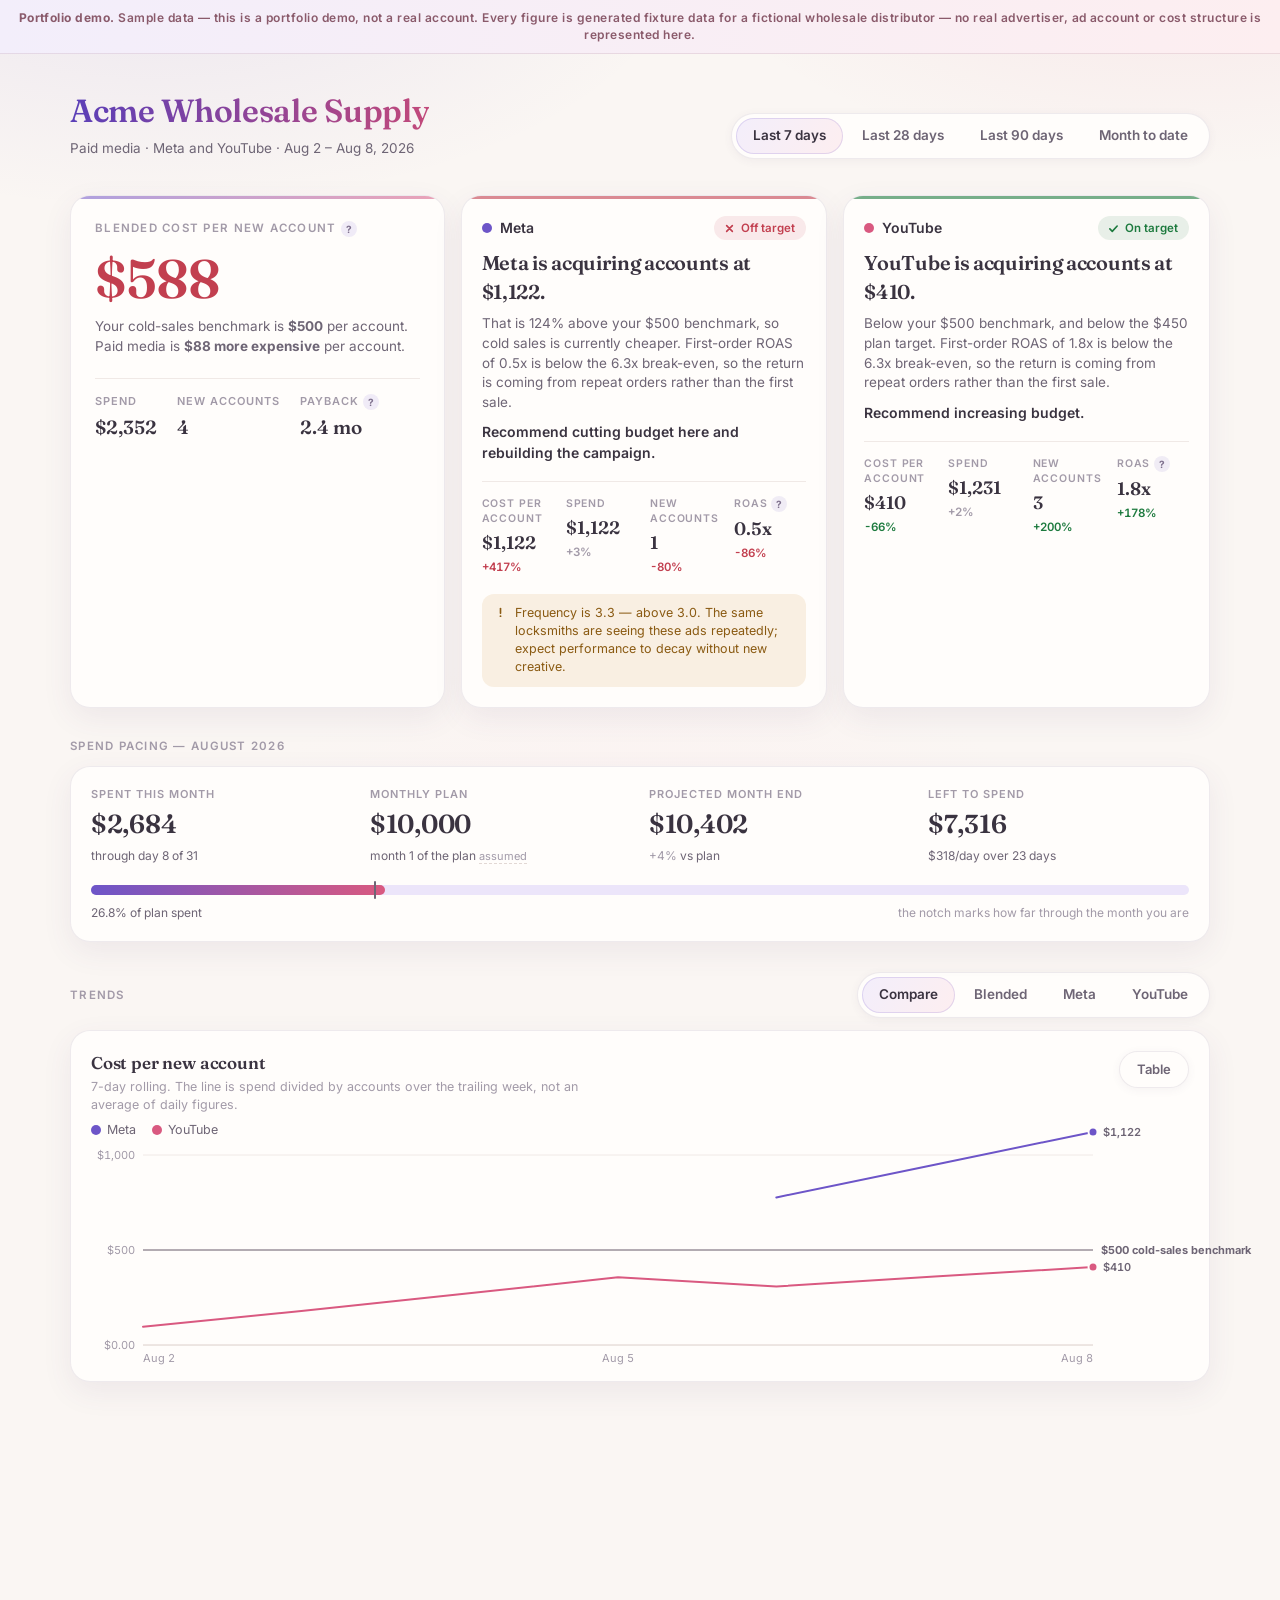
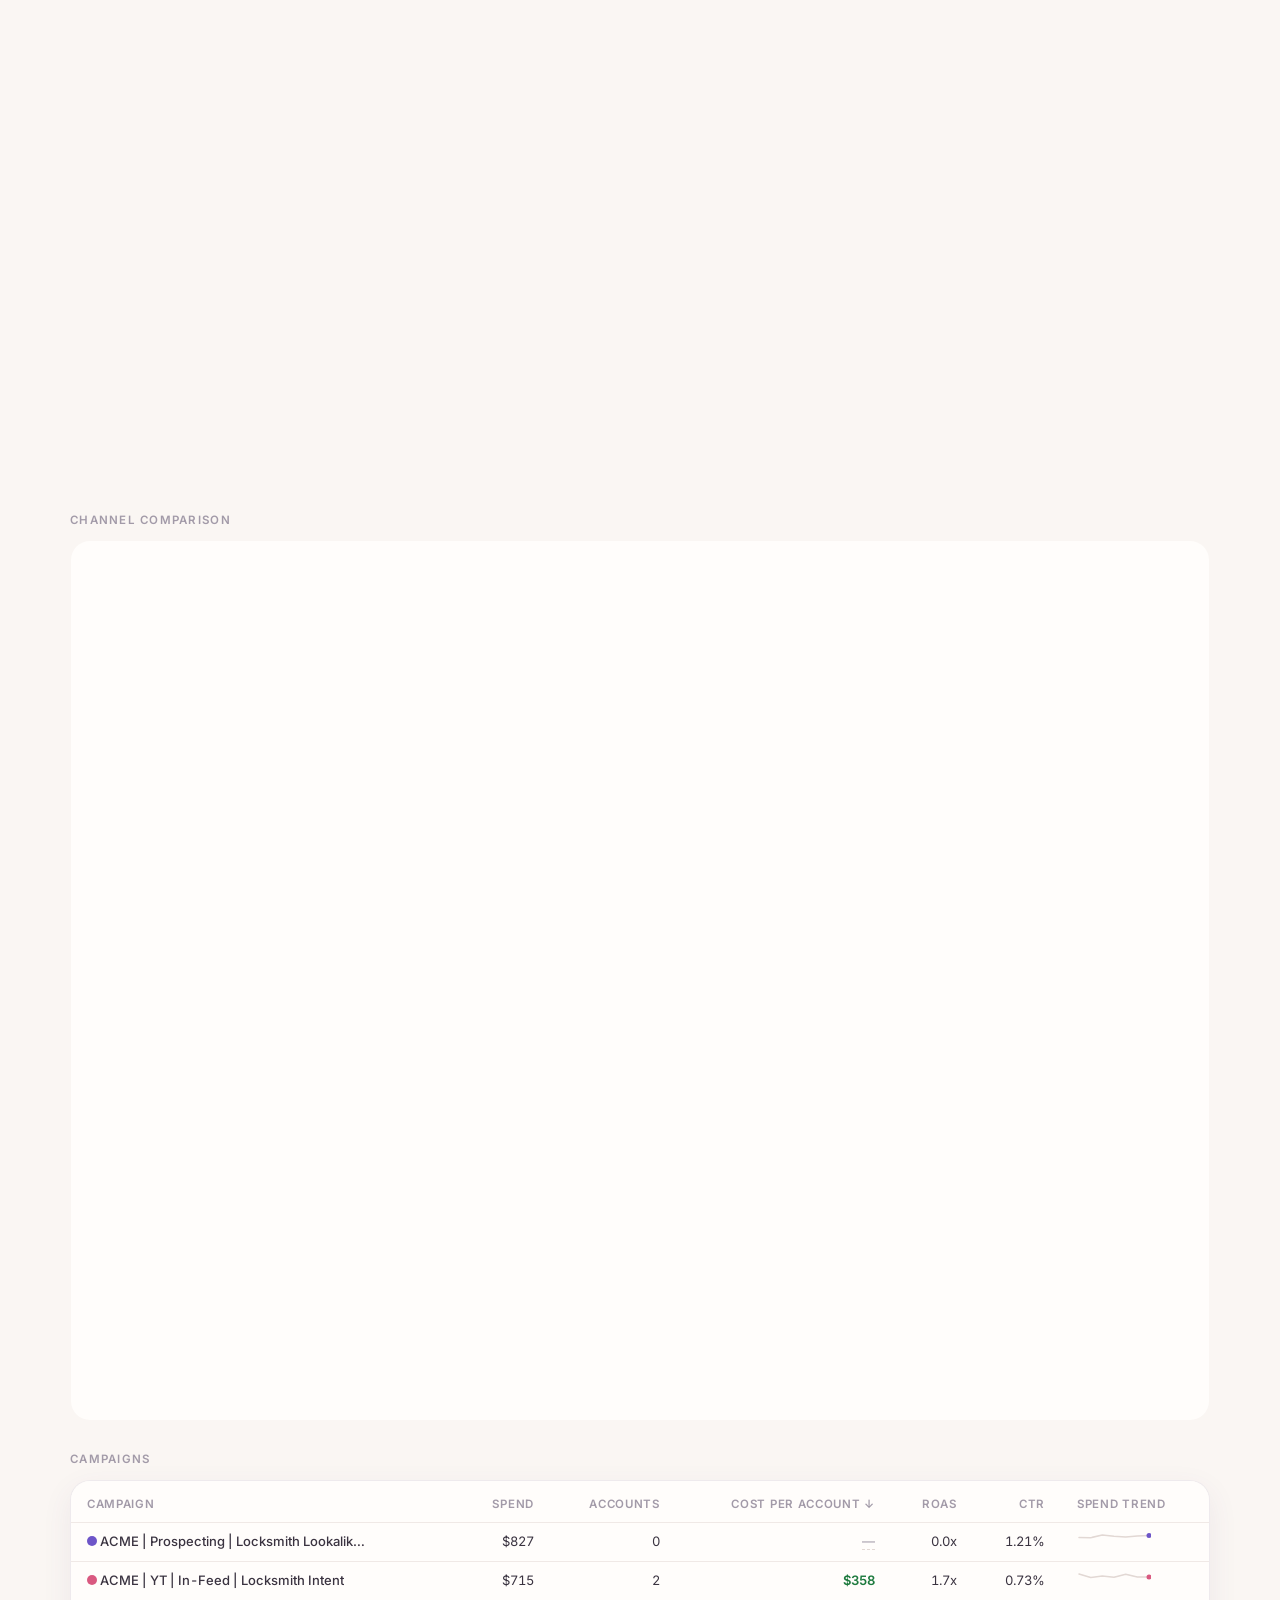
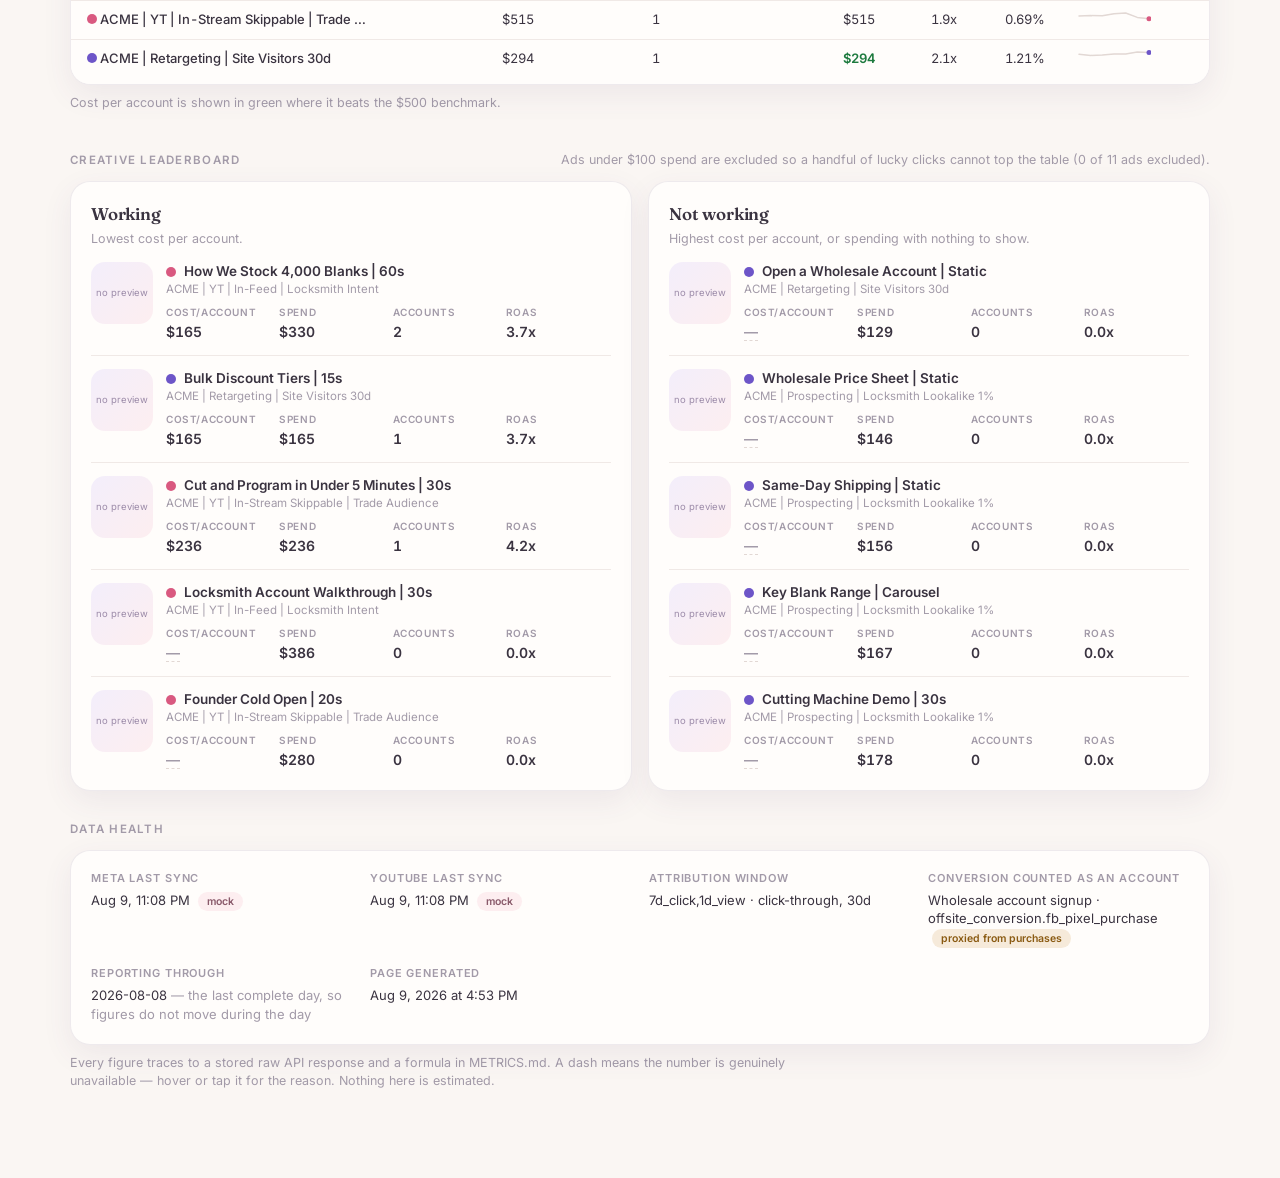
==== commit 436ebdcd: "Restyle to the warm blush and plum design Adopts the reference aesthetic: blush page wash with radia" ====
--- a/docs/7d.html
+++ b/docs/7d.html
@@ -4,6 +4,9 @@
 <meta charset="utf-8">
 <meta name="viewport" content="width=device-width, initial-scale=1">
 <title>Acme Wholesale Supply — paid media</title>
+<link rel="preconnect" href="https://fonts.googleapis.com">
+<link rel="preconnect" href="https://fonts.gstatic.com" crossorigin>
+<link href="https://fonts.googleapis.com/css2?family=Fraunces:opsz,wght@9..144,500;9..144,600;9..144,700&family=Inter:wght@400;500;600;700&display=swap" rel="stylesheet">
 <link rel="stylesheet" href="static/dashboard.css">
 </head>
 <body>
@@ -841,7 +844,7 @@
       </div>
       <div class="health-item">
         <dt>Page generated</dt>
-        <dd>Aug 9, 2026 at 4:26 PM</dd>
+        <dd>Aug 9, 2026 at 4:53 PM</dd>
       </div>
     </dl>
   </div>
@@ -853,7 +856,7 @@
 
 </main>
 
-<script type="application/json" id="view-data">{"generated_at": "Aug 9, 2026 at 4:26 PM", "data_mode": "mock", "client": {"name": "Acme Wholesale Supply", "short": "ACME", "tagline": "Sample data \u2014 this is a portfolio demo, not a real account.", "demo": true}, "range_key": "7d", "ranges": [{"key": "7d", "label": "Last 7 days", "selected": true}, {"key": "28d", "label": "Last 28 days", "selected": false}, {"key": "90d", "label": "Last 90 days", "selected": false}, {"key": "mtd", "label": "Month to date", "selected": false}], "window": {"start": "2026-08-02", "end": "2026-08-08", "label": "Last 7 days", "days": 7, "pretty": "Aug 2 \u2013 Aug 8, 2026"}, "prior_window": {"pretty": "Jul 26 \u2013 Aug 1"}, "channels": [{"key": "meta", "label": "Meta", "detail": "Facebook + Instagram", "is_blended": false, "metrics": {"spend": {"value": 1121.5199999999998, "reason": null}, "impressions": {"value": 79053.0, "reason": null}, "clicks": {"value": 954.0, "reason": null}, "conversions": {"value": 1.0, "reason": null}, "revenue": {"value": 615.1, "reason": null}, "cac": {"value": 1121.5199999999998, "reason": null}, "roas": {"value": 0.5484521007204509, "reason": null}, "profit_roas": {"value": 0.23034988230258938, "reason": null}, "cpm": {"value": 14.186937877120409, "reason": null}, "cpc": {"value": 1.1755974842767294, "reason": null}, "ctr": {"value": 0.012067853212401806, "reason": null}, "cvr": {"value": 0.0012578616352201257, "reason": null}, "aov": {"value": 615.1, "reason": null}, "cost_per_lpv": {"value": 1.8476441515650737, "reason": null}, "cpv": {"value": null, "reason": "This channel does not report video views."}, "view_rate": {"value": null, "reason": "This channel does not report video views."}, "vtr_25": {"value": 0.05963088054849278, "reason": null}, "vtr_50": {"value": 0.0344325958534148, "reason": null}, "vtr_75": {"value": 0.021934651436378128, "reason": null}, "vtr_100": {"value": 0.014193009752950552, "reason": null}, "thumbstop": {"value": 0.2962442918042326, "reason": null}, "frequency": {"value": 3.2973096976016683, "reason": null}, "payback_months": {"value": 4.486079999999999, "reason": null}, "ltv_to_cac": {"value": 4.458235252157787, "reason": null}, "_conversion_source": {"value": null, "reason": "purchase_proxy"}}, "deltas": {"cac": {"value": 4.165914325195761, "reason": null}, "roas": {"value": -0.8634755830844335, "reason": null}, "spend": {"value": 0.033182865039152236, "reason": null}, "conversions": {"value": -0.8, "reason": null}}, "verdict": {"state": "critical", "headline": "Meta is acquiring accounts at $1,122.", "detail": "That is 124% above your $500 benchmark, so cold sales is currently cheaper. First-order ROAS of 0.5x is below the 6.3x break-even, so the return is coming from repeat orders rather than the first sale.", "recommendation": "Recommend cutting budget here and rebuilding the campaign."}, "frequency_flag": true, "series": [{"date": "2026-08-02", "spend": 147.89999999999998, "conversions": 0.0, "revenue": 0.0, "cac": {"value": null, "reason": "No accounts acquired in this period, so cost per account cannot be calculated. Spend to date is shown instead."}, "roas": {"value": 0.0, "reason": null}, "cac_daily": {"value": null, "reason": "No accounts acquired in this period, so cost per account cannot be calculated. Spend to date is shown instead."}}, {"date": "2026-08-03", "spend": 142.84, "conversions": 0.0, "revenue": 0.0, "cac": {"value": null, "reason": "No accounts acquired in this period, so cost per account cannot be calculated. Spend to date is shown instead."}, "roas": {"value": 0.0, "reason": null}, "cac_daily": {"value": null, "reason": "No accounts acquired in this period, so cost per account cannot be calculated. Spend to date is shown instead."}}, {"date": "2026-08-04", "spend": 169.58999999999997, "conversions": 0.0, "revenue": 0.0, "cac": {"value": null, "reason": "No accounts acquired in this period, so cost per account cannot be calculated. Spend to date is shown instead."}, "roas": {"value": 0.0, "reason": null}, "cac_daily": {"value": null, "reason": "No accounts acquired in this period, so cost per account cannot be calculated. Spend to date is shown instead."}}, {"date": "2026-08-05", "spend": 161.66, "conversions": 0.0, "revenue": 0.0, "cac": {"value": null, "reason": "No accounts acquired in this period, so cost per account cannot be calculated. Spend to date is shown instead."}, "roas": {"value": 0.0, "reason": null}, "cac_daily": {"value": null, "reason": "No accounts acquired in this period, so cost per account cannot be calculated. Spend to date is shown instead."}}, {"date": "2026-08-06", "spend": 154.54999999999998, "conversions": 1.0, "revenue": 615.1, "cac": {"value": 776.54, "reason": null}, "roas": {"value": 0.7921034331779433, "reason": null}, "cac_daily": {"value": 154.54999999999998, "reason": null}}, {"date": "2026-08-07", "spend": 171.87, "conversions": 0.0, "revenue": 0.0, "cac": {"value": 948.41, "reason": null}, "roas": {"value": 0.6485591674486773, "reason": null}, "cac_daily": {"value": null, "reason": "No accounts acquired in this period, so cost per account cannot be calculated. Spend to date is shown instead."}}, {"date": "2026-08-08", "spend": 173.11, "conversions": 0.0, "revenue": 0.0, "cac": {"value": 1121.52, "reason": null}, "roas": {"value": 0.5484521007204508, "reason": null}, "cac_daily": {"value": null, "reason": "No accounts acquired in this period, so cost per account cannot be calculated. Spend to date is shown instead."}}], "row_count": 49}, {"key": "youtube", "label": "YouTube", "detail": "Google Ads video campaigns", "is_blended": false, "metrics": {"spend": {"value": 1230.5100000000002, "reason": null}, "impressions": {"value": 135448.0, "reason": null}, "clicks": {"value": 963.0, "reason": null}, "conversions": {"value": 3.0, "reason": null}, "revenue": {"value": 2189.0, "reason": null}, "cac": {"value": 410.1700000000001, "reason": null}, "roas": {"value": 1.7789371886453582, "reason": null}, "profit_roas": {"value": 0.7471536192310504, "reason": null}, "cpm": {"value": 9.084741007619163, "reason": null}, "cpc": {"value": 1.2777881619937697, "reason": null}, "ctr": {"value": 0.007109739531037741, "reason": null}, "cvr": {"value": 0.0036719706242350062, "reason": null}, "aov": {"value": 729.6666666666666, "reason": null}, "cost_per_lpv": {"value": 1.9470094936708864, "reason": null}, "cpv": {"value": 0.042413828760512896, "reason": null}, "view_rate": {"value": 0.2141929005965389, "reason": null}, "vtr_25": {"value": 0.3227511664993208, "reason": null}, "vtr_50": {"value": 0.1999955702557439, "reason": null}, "vtr_75": {"value": 0.14190685724410845, "reason": null}, "vtr_100": {"value": 0.09349713543204773, "reason": null}, "thumbstop": {"value": null, "reason": "Thumbstop rate is a Meta metric; not reported here."}, "frequency": {"value": 1.8194616087260223, "reason": null}, "payback_months": {"value": 1.6406800000000004, "reason": null}, "ltv_to_cac": {"value": 12.19006753297413, "reason": null}, "_conversion_source": {"value": null, "reason": "purchase_proxy"}}, "deltas": {"cac": {"value": -0.660823114007161, "reason": null}, "roas": {"value": 1.7784348447599294, "reason": null}, "spend": {"value": 0.0175306579785169, "reason": null}, "conversions": {"value": 2.0, "reason": null}}, "verdict": {"state": "good", "headline": "YouTube is acquiring accounts at $410.", "detail": "Below your $500 benchmark, and below the $450 plan target. First-order ROAS of 1.8x is below the 6.3x break-even, so the return is coming from repeat orders rather than the first sale.", "recommendation": "Recommend increasing budget."}, "frequency_flag": false, "series": [{"date": "2026-08-02", "spend": 192.47, "conversions": 2.0, "revenue": 1619.54, "cac": {"value": 96.235, "reason": null}, "roas": {"value": 8.414506156803657, "reason": null}, "cac_daily": {"value": 96.235, "reason": null}}, {"date": "2026-08-03", "spend": 165.06, "conversions": 0.0, "revenue": 0.0, "cac": {"value": 178.765, "reason": null}, "roas": {"value": 4.529801694962661, "reason": null}, "cac_daily": {"value": null, "reason": "No accounts acquired in this period, so cost per account cannot be calculated. Spend to date is shown instead."}}, {"date": "2026-08-04", "spend": 175.7, "conversions": 0.0, "revenue": 0.0, "cac": {"value": 266.615, "reason": null}, "roas": {"value": 3.0372259625302402, "reason": null}, "cac_daily": {"value": null, "reason": "No accounts acquired in this period, so cost per account cannot be calculated. Spend to date is shown instead."}}, {"date": "2026-08-05", "spend": 180.18999999999997, "conversions": 0.0, "revenue": 0.0, "cac": {"value": 356.71, "reason": null}, "roas": {"value": 2.270107370132601, "reason": null}, "cac_daily": {"value": null, "reason": "No accounts acquired in this period, so cost per account cannot be calculated. Spend to date is shown instead."}}, {"date": "2026-08-06", "spend": 210.01999999999998, "conversions": 1.0, "revenue": 569.46, "cac": {"value": 307.81333333333333, "reason": null}, "roas": {"value": 2.3704842761847007, "reason": null}, "cac_daily": {"value": 210.01999999999998, "reason": null}}, {"date": "2026-08-07", "spend": 158.4, "conversions": 0.0, "revenue": 0.0, "cac": {"value": 360.6133333333333, "reason": null}, "roas": {"value": 2.023404569991866, "reason": null}, "cac_daily": {"value": null, "reason": "No accounts acquired in this period, so cost per account cannot be calculated. Spend to date is shown instead."}}, {"date": "2026-08-08", "spend": 148.67000000000002, "conversions": 0.0, "revenue": 0.0, "cac": {"value": 410.17, "reason": null}, "roas": {"value": 1.7789371886453584, "reason": null}, "cac_daily": {"value": null, "reason": "No accounts acquired in this period, so cost per account cannot be calculated. Spend to date is shown instead."}}], "row_count": 28}], "blended": {"key": "blended", "label": "Both channels", "detail": "Meta + YouTube", "is_blended": true, "metrics": {"spend": {"value": 2352.03, "reason": null}, "impressions": {"value": 214501.0, "reason": null}, "clicks": {"value": 1917.0, "reason": null}, "conversions": {"value": 4.0, "reason": null}, "revenue": {"value": 2804.1, "reason": null}, "cac": {"value": 588.0075, "reason": null}, "roas": {"value": 1.1922041810691189, "reason": null}, "profit_roas": {"value": 0.5007257560490299, "reason": null}, "cpm": {"value": 10.96512370571699, "reason": null}, "cpc": {"value": 1.2269327073552427, "reason": null}, "ctr": {"value": 0.008937021272628099, "reason": null}, "cvr": {"value": 0.0024813895781637717, "reason": null}, "aov": {"value": 701.025, "reason": null}, "cost_per_lpv": {"value": 1.8983292978208235, "reason": null}, "cpv": {"value": 0.0810709361643458, "reason": null}, "view_rate": {"value": 0.13525344870187087, "reason": null}, "vtr_25": {"value": 0.22577983319425085, "reason": null}, "vtr_50": {"value": 0.13897837306119784, "reason": null}, "vtr_75": {"value": 0.09769185225243705, "reason": null}, "vtr_100": {"value": 0.06427009664290609, "reason": null}, "thumbstop": {"value": 0.10917897818658188, "reason": null}, "frequency": {"value": null, "reason": "Reach cannot be added across platforms \u2014 the same locksmith may see both, and neither API reports the overlap. Frequency is shown per channel instead."}, "payback_months": {"value": 2.35203, "reason": null}, "ltv_to_cac": {"value": 8.503292900175593, "reason": null}, "_conversion_source": {"value": null, "reason": "purchase_proxy"}}, "deltas": {"cac": {"value": 0.5374017892548834, "reason": null}, "roas": {"value": -0.46720894318223444, "reason": null}, "spend": {"value": 0.02493452616992227, "reason": null}, "conversions": {"value": -0.3333333333333333, "reason": null}}, "verdict": {"state": "critical", "headline": "Both channels is acquiring accounts at $588.", "detail": "That is 18% above your $500 benchmark, so cold sales is currently cheaper. First-order ROAS of 1.2x is below the 6.3x break-even, so the return is coming from repeat orders rather than the first sale.", "recommendation": "Recommend cutting budget here and rebuilding the campaign."}, "frequency_flag": false, "series": [{"date": "2026-08-02", "spend": 340.37, "conversions": 2.0, "revenue": 1619.54, "cac": {"value": 170.185, "reason": null}, "roas": {"value": 4.758174927285014, "reason": null}, "cac_daily": {"value": 170.185, "reason": null}}, {"date": "2026-08-03", "spend": 307.90000000000003, "conversions": 0.0, "revenue": 0.0, "cac": {"value": 324.135, "reason": null}, "roas": {"value": 2.4982491862958334, "reason": null}, "cac_daily": {"value": null, "reason": "No accounts acquired in this period, so cost per account cannot be calculated. Spend to date is shown instead."}}, {"date": "2026-08-04", "spend": 345.28999999999996, "conversions": 0.0, "revenue": 0.0, "cac": {"value": 496.78, "reason": null}, "roas": {"value": 1.630037441120818, "reason": null}, "cac_daily": {"value": null, "reason": "No accounts acquired in this period, so cost per account cannot be calculated. Spend to date is shown instead."}}, {"date": "2026-08-05", "spend": 341.85, "conversions": 0.0, "revenue": 0.0, "cac": {"value": 667.7049999999999, "reason": null}, "roas": {"value": 1.212766116773126, "reason": null}, "cac_daily": {"value": null, "reason": "No accounts acquired in this period, so cost per account cannot be calculated. Spend to date is shown instead."}}, {"date": "2026-08-06", "spend": 364.56999999999994, "conversions": 2.0, "revenue": 1184.56, "cac": {"value": 424.99499999999995, "reason": null}, "roas": {"value": 1.6494899939999295, "reason": null}, "cac_daily": {"value": 182.28499999999997, "reason": null}}, {"date": "2026-08-07", "spend": 330.27, "conversions": 0.0, "revenue": 0.0, "cac": {"value": 507.56249999999994, "reason": null}, "roas": {"value": 1.381159955670484, "reason": null}, "cac_daily": {"value": null, "reason": "No accounts acquired in this period, so cost per account cannot be calculated. Spend to date is shown instead."}}, {"date": "2026-08-08", "spend": 321.78000000000003, "conversions": 0.0, "revenue": 0.0, "cac": {"value": 588.0074999999999, "reason": null}, "roas": {"value": 1.192204181069119, "reason": null}, "cac_daily": {"value": null, "reason": "No accounts acquired in this period, so cost per account cannot be calculated. Spend to date is shown instead."}}], "row_count": 77}, "pacing": {"mtd_spend": 2684.39, "planned_monthly": 10000.0, "days_elapsed": 8, "days_remaining": 23, "days_in_month": 31, "projected": {"value": 10402.01125, "reason": null}, "pct_of_plan": {"value": 0.268439, "reason": null}, "projected_vs_plan": {"value": 0.040201124999999956, "reason": null}, "daily_budget_remaining": {"value": 318.07000000000005, "reason": null}, "month_label": "August 2026", "program_month": 1, "start_assumed": true}, "benchmarks": {"cac": 500.0, "cac_target": 450.0, "breakeven_roas": 6.3, "gross_margin": 0.42, "frequency_warn": 3.0, "account_ltv_gp": 5000.0, "account_monthly_gp": 250.0}, "campaigns": [{"key": "meta|23861004417710", "name": "ACME | Prospecting | Locksmith Lookalike 1%", "channel": "meta", "campaign_name": "ACME | Prospecting | Locksmith Lookalike 1%", "metrics": {"spend": {"value": 827.25, "reason": null}, "impressions": {"value": 58562.0, "reason": null}, "clicks": {"value": 706.0, "reason": null}, "conversions": {"value": 0.0, "reason": null}, "revenue": {"value": 0.0, "reason": null}, "cac": {"value": null, "reason": "No accounts acquired in this period, so cost per account cannot be calculated. Spend to date is shown instead."}, "roas": {"value": 0.0, "reason": null}, "profit_roas": {"value": 0.0, "reason": null}, "cpm": {"value": 14.126054438031488, "reason": null}, "cpc": {"value": 1.171742209631728, "reason": null}, "ctr": {"value": 0.012055599194016598, "reason": null}, "cvr": {"value": 0.0, "reason": null}, "aov": {"value": null, "reason": "No conversions in this period."}, "cost_per_lpv": {"value": 1.8342572062084257, "reason": null}, "cpv": {"value": null, "reason": "This channel does not report video views."}, "view_rate": {"value": null, "reason": "This channel does not report video views."}, "vtr_25": {"value": 0.05530890338444725, "reason": null}, "vtr_50": {"value": 0.03196612137563608, "reason": null}, "vtr_75": {"value": 0.020354496089614427, "reason": null}, "vtr_100": {"value": 0.013165533964003962, "reason": null}, "thumbstop": {"value": 0.293979030770807, "reason": null}, "frequency": {"value": null, "reason": "No period-level reach stored for this date range."}, "payback_months": {"value": null, "reason": "Needs a cost per account first."}, "ltv_to_cac": {"value": null, "reason": "Needs a cost per account first."}, "_conversion_source": {"value": null, "reason": "purchase_proxy"}}, "spend": 827.25, "conversions": 0.0, "cac": null, "roas": 0.0, "sparkline": [107.31, 105.85, 131.51, 120.08000000000001, 112.91, 123.15, 126.44]}, {"key": "youtube|21455930188", "name": "ACME | YT | In-Feed | Locksmith Intent", "channel": "youtube", "campaign_name": "ACME | YT | In-Feed | Locksmith Intent", "metrics": {"spend": {"value": 715.23, "reason": null}, "impressions": {"value": 78682.0, "reason": null}, "clicks": {"value": 573.0, "reason": null}, "conversions": {"value": 2.0, "reason": null}, "revenue": {"value": 1208.49, "reason": null}, "cac": {"value": 357.615, "reason": null}, "roas": {"value": 1.6896522796862548, "reason": null}, "profit_roas": {"value": 0.7096539574682269, "reason": null}, "cpm": {"value": 9.090134973691567, "reason": null}, "cpc": {"value": 1.2482198952879582, "reason": null}, "ctr": {"value": 0.00728247883887039, "reason": null}, "cvr": {"value": 0.00411522633744856, "reason": null}, "aov": {"value": 604.245, "reason": null}, "cost_per_lpv": {"value": 1.9022074468085106, "reason": null}, "cpv": {"value": 0.04254029619936954, "reason": null}, "view_rate": {"value": 0.21368292620929819, "reason": null}, "vtr_25": {"value": 0.341361429551867, "reason": null}, "vtr_50": {"value": 0.21154774916753513, "reason": null}, "vtr_75": {"value": 0.15011057166823416, "reason": null}, "vtr_100": {"value": 0.09891716021453445, "reason": null}, "thumbstop": {"value": null, "reason": "Thumbstop rate is a Meta metric; not reported here."}, "frequency": {"value": null, "reason": "No period-level reach stored for this date range."}, "payback_months": {"value": 1.43046, "reason": null}, "ltv_to_cac": {"value": 13.98151643527257, "reason": null}, "_conversion_source": {"value": null, "reason": "purchase_proxy"}}, "spend": 715.23, "conversions": 2.0, "cac": 357.615, "roas": 1.6896522796862548, "sparkline": [120.84, 90.64, 102.39, 92.99, 118.5, 95.37, 94.5]}, {"key": "youtube|21455930712", "name": "ACME | YT | In-Stream Skippable | Trade Audience", "channel": "youtube", "campaign_name": "ACME | YT | In-Stream Skippable | Trade Audience", "metrics": {"spend": {"value": 515.28, "reason": null}, "impressions": {"value": 56766.0, "reason": null}, "clicks": {"value": 390.0, "reason": null}, "conversions": {"value": 1.0, "reason": null}, "revenue": {"value": 980.51, "reason": null}, "cac": {"value": 515.28, "reason": null}, "roas": {"value": 1.902868343424934, "reason": null}, "profit_roas": {"value": 0.7992047042384722, "reason": null}, "cpm": {"value": 9.077264559771693, "reason": null}, "cpc": {"value": 1.3212307692307692, "reason": null}, "ctr": {"value": 0.00687030969242152, "reason": null}, "cvr": {"value": 0.0030211480362537764, "reason": null}, "aov": {"value": 980.51, "reason": null}, "cost_per_lpv": {"value": 2.0128125, "reason": null}, "cpv": {"value": 0.04223952783015001, "reason": null}, "view_rate": {"value": 0.21489976394320545, "reason": null}, "vtr_25": {"value": 0.2969559243208963, "reason": null}, "vtr_50": {"value": 0.1839833703273086, "reason": null}, "vtr_75": {"value": 0.1305358841560089, "reason": null}, "vtr_100": {"value": 0.0859845682274601, "reason": null}, "thumbstop": {"value": null, "reason": "Thumbstop rate is a Meta metric; not reported here."}, "frequency": {"value": null, "reason": "No period-level reach stored for this date range."}, "payback_months": {"value": 2.06112, "reason": null}, "ltv_to_cac": {"value": 9.703462195311287, "reason": null}, "_conversion_source": {"value": null, "reason": "purchase_proxy"}}, "spend": 515.28, "conversions": 1.0, "cac": 515.28, "roas": 1.902868343424934, "sparkline": [71.63, 74.42, 73.31, 87.19999999999999, 91.52000000000001, 63.03, 54.17]}, {"key": "meta|23861004418220", "name": "ACME | Retargeting | Site Visitors 30d", "channel": "meta", "campaign_name": "ACME | Retargeting | Site Visitors 30d", "metrics": {"spend": {"value": 294.27, "reason": null}, "impressions": {"value": 20491.0, "reason": null}, "clicks": {"value": 248.0, "reason": null}, "conversions": {"value": 1.0, "reason": null}, "revenue": {"value": 615.1, "reason": null}, "cac": {"value": 294.27, "reason": null}, "roas": {"value": 2.0902572467461855, "reason": null}, "profit_roas": {"value": 0.8779080436333979, "reason": null}, "cpm": {"value": 14.360938948806792, "reason": null}, "cpc": {"value": 1.1865725806451612, "reason": null}, "ctr": {"value": 0.012102874432677761, "reason": null}, "cvr": {"value": 0.0048543689320388345, "reason": null}, "aov": {"value": 615.1, "reason": null}, "cost_per_lpv": {"value": 1.8863461538461537, "reason": null}, "cpv": {"value": null, "reason": "This channel does not report video views."}, "view_rate": {"value": null, "reason": "This channel does not report video views."}, "vtr_25": {"value": 0.07198282172661169, "reason": null}, "vtr_50": {"value": 0.041481626079742324, "reason": null}, "vtr_75": {"value": 0.026450636864965106, "reason": null}, "vtr_100": {"value": 0.01712947147528183, "reason": null}, "thumbstop": {"value": 0.302718266556049, "reason": null}, "frequency": {"value": null, "reason": "No period-level reach stored for this date range."}, "payback_months": {"value": 1.17708, "reason": null}, "ltv_to_cac": {"value": 16.991198559146362, "reason": null}, "_conversion_source": {"value": null, "reason": "purchase_proxy"}}, "spend": 294.27, "conversions": 1.0, "cac": 294.27, "roas": 2.0902572467461855, "sparkline": [40.59, 36.99, 38.08, 41.58, 41.64, 48.72, 46.67]}], "creatives": {"best": [{"key": "youtube|704829113355", "name": "How We Stock 4,000 Blanks | 60s", "channel": "youtube", "campaign_name": "ACME | YT | In-Feed | Locksmith Intent", "metrics": {"spend": {"value": 329.61999999999995, "reason": null}, "impressions": {"value": 38426.0, "reason": null}, "clicks": {"value": 246.0, "reason": null}, "conversions": {"value": 2.0, "reason": null}, "revenue": {"value": 1208.49, "reason": null}, "cac": {"value": 164.80999999999997, "reason": null}, "roas": {"value": 3.666312723742492, "reason": null}, "profit_roas": {"value": 1.5398513439718464, "reason": null}, "cpm": {"value": 8.578046114609899, "reason": null}, "cpc": {"value": 1.3399186991869916, "reason": null}, "ctr": {"value": 0.006401915369801696, "reason": null}, "cvr": {"value": 0.00966183574879227, "reason": null}, "aov": {"value": 604.245, "reason": null}, "cost_per_lpv": {"value": 2.0601249999999998, "reason": null}, "cpv": {"value": 0.03772690854984548, "reason": null}, "view_rate": {"value": 0.22737209181283505, "reason": null}, "vtr_25": {"value": 0.33417477749440483, "reason": null}, "vtr_50": {"value": 0.20709935980846303, "reason": null}, "vtr_75": {"value": 0.14695778899703327, "reason": null}, "vtr_100": {"value": 0.09683547597980534, "reason": null}, "thumbstop": {"value": null, "reason": "Thumbstop rate is a Meta metric; not reported here."}, "frequency": {"value": null, "reason": "No period-level reach stored for this date range."}, "payback_months": {"value": 0.6592399999999999, "reason": null}, "ltv_to_cac": {"value": 30.337964929312548, "reason": null}, "_conversion_source": {"value": null, "reason": "purchase_proxy"}}, "spend": 329.61999999999995, "conversions": 2.0, "cac": 164.80999999999997, "roas": 3.666312723742492, "sparkline": [59.21, 36.5, 43.85, 46.23, 51.36, 47.53, 44.94], "thumbnail_url": null, "permalink": null, "asset_type": "video"}, {"key": "meta|23861004418223", "name": "Bulk Discount Tiers | 15s", "channel": "meta", "campaign_name": "ACME | Retargeting | Site Visitors 30d", "metrics": {"spend": {"value": 165.15, "reason": null}, "impressions": {"value": 11517.0, "reason": null}, "clicks": {"value": 152.0, "reason": null}, "conversions": {"value": 1.0, "reason": null}, "revenue": {"value": 615.1, "reason": null}, "cac": {"value": 165.15, "reason": null}, "roas": {"value": 3.724492885255828, "reason": null}, "profit_roas": {"value": 1.5642870118074477, "reason": null}, "cpm": {"value": 14.339671789528524, "reason": null}, "cpc": {"value": 1.086513157894737, "reason": null}, "ctr": {"value": 0.0131978813927238, "reason": null}, "cvr": {"value": 0.007874015748031496, "reason": null}, "aov": {"value": 615.1, "reason": null}, "cost_per_lpv": {"value": 1.702577319587629, "reason": null}, "cpv": {"value": null, "reason": "This channel does not report video views."}, "view_rate": {"value": null, "reason": "This channel does not report video views."}, "vtr_25": {"value": 0.1280715464096553, "reason": null}, "vtr_50": {"value": 0.0738039419987844, "reason": null}, "vtr_75": {"value": 0.04706086654510723, "reason": null}, "vtr_100": {"value": 0.03047668663714509, "reason": null}, "thumbstop": {"value": 0.31987496743943733, "reason": null}, "frequency": {"value": null, "reason": "No period-level reach stored for this date range."}, "payback_months": {"value": 0.6606000000000001, "reason": null}, "ltv_to_cac": {"value": 30.275507114744173, "reason": null}, "_conversion_source": {"value": null, "reason": "purchase_proxy"}}, "spend": 165.15, "conversions": 1.0, "cac": 165.15, "roas": 3.724492885255828, "sparkline": [19.86, 22.27, 20.54, 23.32, 24.94, 30.41, 23.81], "thumbnail_url": null, "permalink": null, "asset_type": "video"}, {"key": "youtube|704829118841", "name": "Cut and Program in Under 5 Minutes | 30s", "channel": "youtube", "campaign_name": "ACME | YT | In-Stream Skippable | Trade Audience", "metrics": {"spend": {"value": 235.57999999999998, "reason": null}, "impressions": {"value": 26136.0, "reason": null}, "clicks": {"value": 179.0, "reason": null}, "conversions": {"value": 1.0, "reason": null}, "revenue": {"value": 980.51, "reason": null}, "cac": {"value": 235.57999999999998, "reason": null}, "roas": {"value": 4.162110535699126, "reason": null}, "profit_roas": {"value": 1.7480864249936328, "reason": null}, "cpm": {"value": 9.013621059075604, "reason": null}, "cpc": {"value": 1.3160893854748603, "reason": null}, "ctr": {"value": 0.006848790939700031, "reason": null}, "cvr": {"value": 0.006535947712418301, "reason": null}, "aov": {"value": 980.51, "reason": null}, "cost_per_lpv": {"value": 2.013504273504273, "reason": null}, "cpv": {"value": 0.04498376933358793, "reason": null}, "view_rate": {"value": 0.2003749617385981, "reason": null}, "vtr_25": {"value": 0.3136287113559841, "reason": null}, "vtr_50": {"value": 0.1942913988368534, "reason": null}, "vtr_75": {"value": 0.13785583103764923, "reason": null}, "vtr_100": {"value": 0.09079430670339761, "reason": null}, "thumbstop": {"value": null, "reason": "Thumbstop rate is a Meta metric; not reported here."}, "frequency": {"value": null, "reason": "No period-level reach stored for this date range."}, "payback_months": {"value": 0.9423199999999999, "reason": null}, "ltv_to_cac": {"value": 21.22421258171322, "reason": null}, "_conversion_source": {"value": null, "reason": "purchase_proxy"}}, "spend": 235.57999999999998, "conversions": 1.0, "cac": 235.57999999999998, "roas": 4.162110535699126, "sparkline": [29.28, 38.25, 37.56, 37.97, 49.07, 25.14, 18.31], "thumbnail_url": null, "permalink": null, "asset_type": "video"}, {"key": "youtube|704829113356", "name": "Locksmith Account Walkthrough | 30s", "channel": "youtube", "campaign_name": "ACME | YT | In-Feed | Locksmith Intent", "metrics": {"spend": {"value": 385.60999999999996, "reason": null}, "impressions": {"value": 40256.0, "reason": null}, "clicks": {"value": 327.0, "reason": null}, "conversions": {"value": 0.0, "reason": null}, "revenue": {"value": 0.0, "reason": null}, "cac": {"value": null, "reason": "No accounts acquired in this period, so cost per account cannot be calculated. Spend to date is shown instead."}, "roas": {"value": 0.0, "reason": null}, "profit_roas": {"value": 0.0, "reason": null}, "cpm": {"value": 9.578944753577106, "reason": null}, "cpc": {"value": 1.1792354740061162, "reason": null}, "ctr": {"value": 0.008123012718600954, "reason": null}, "cvr": {"value": 0.0, "reason": null}, "aov": {"value": null, "reason": "No conversions in this period."}, "cost_per_lpv": {"value": 1.7852314814814814, "reason": null}, "cpv": {"value": 0.047747647350173346, "reason": null}, "view_rate": {"value": 0.2006160572337043, "reason": null}, "vtr_25": {"value": 0.3482213831478537, "reason": null}, "vtr_50": {"value": 0.21579391891891891, "reason": null}, "vtr_75": {"value": 0.15312003179650238, "reason": null}, "vtr_100": {"value": 0.10090421303656598, "reason": null}, "thumbstop": {"value": null, "reason": "Thumbstop rate is a Meta metric; not reported here."}, "frequency": {"value": null, "reason": "No period-level reach stored for this date range."}, "payback_months": {"value": null, "reason": "Needs a cost per account first."}, "ltv_to_cac": {"value": null, "reason": "Needs a cost per account first."}, "_conversion_source": {"value": null, "reason": "purchase_proxy"}}, "spend": 385.60999999999996, "conversions": 0.0, "cac": null, "roas": 0.0, "sparkline": [61.63, 54.14, 58.54, 46.76, 67.14, 47.84, 49.56], "thumbnail_url": null, "permalink": null, "asset_type": "video"}, {"key": "youtube|704829118842", "name": "Founder Cold Open | 20s", "channel": "youtube", "campaign_name": "ACME | YT | In-Stream Skippable | Trade Audience", "metrics": {"spend": {"value": 279.7, "reason": null}, "impressions": {"value": 30630.0, "reason": null}, "clicks": {"value": 211.0, "reason": null}, "conversions": {"value": 0.0, "reason": null}, "revenue": {"value": 0.0, "reason": null}, "cac": {"value": null, "reason": "No accounts acquired in this period, so cost per account cannot be calculated. Spend to date is shown instead."}, "roas": {"value": 0.0, "reason": null}, "profit_roas": {"value": 0.0, "reason": null}, "cpm": {"value": 9.131570355860267, "reason": null}, "cpc": {"value": 1.3255924170616113, "reason": null}, "ctr": {"value": 0.006888671237349004, "reason": null}, "cvr": {"value": 0.0, "reason": null}, "aov": {"value": null, "reason": "No conversions in this period."}, "cost_per_lpv": {"value": 2.012230215827338, "reason": null}, "cpv": {"value": 0.04017523700086182, "reason": null}, "view_rate": {"value": 0.22729350310153446, "reason": null}, "vtr_25": {"value": 0.28272935031015345, "reason": null}, "vtr_50": {"value": 0.1751877244531505, "reason": null}, "vtr_75": {"value": 0.12428991185112635, "reason": null}, "vtr_100": {"value": 0.08188050930460333, "reason": null}, "thumbstop": {"value": null, "reason": "Thumbstop rate is a Meta metric; not reported here."}, "frequency": {"value": null, "reason": "No period-level reach stored for this date range."}, "payback_months": {"value": null, "reason": "Needs a cost per account first."}, "ltv_to_cac": {"value": null, "reason": "Needs a cost per account first."}, "_conversion_source": {"value": null, "reason": "purchase_proxy"}}, "spend": 279.7, "conversions": 0.0, "cac": null, "roas": 0.0, "sparkline": [42.35, 36.17, 35.75, 49.23, 42.45, 37.89, 35.86], "thumbnail_url": null, "permalink": null, "asset_type": "video"}], "worst": [{"key": "meta|23861004418222", "name": "Open a Wholesale Account | Static", "channel": "meta", "campaign_name": "ACME | Retargeting | Site Visitors 30d", "metrics": {"spend": {"value": 129.12, "reason": null}, "impressions": {"value": 8974.0, "reason": null}, "clicks": {"value": 96.0, "reason": null}, "conversions": {"value": 0.0, "reason": null}, "revenue": {"value": 0.0, "reason": null}, "cac": {"value": null, "reason": "No accounts acquired in this period, so cost per account cannot be calculated. Spend to date is shown instead."}, "roas": {"value": 0.0, "reason": null}, "profit_roas": {"value": 0.0, "reason": null}, "cpm": {"value": 14.38823267216403, "reason": null}, "cpc": {"value": 1.345, "reason": null}, "ctr": {"value": 0.010697570759973256, "reason": null}, "cvr": {"value": 0.0, "reason": null}, "aov": {"value": null, "reason": "No conversions in this period."}, "cost_per_lpv": {"value": 2.1884745762711866, "reason": null}, "cpv": {"value": null, "reason": "This channel does not report video views."}, "view_rate": {"value": null, "reason": "This channel does not report video views."}, "vtr_25": {"value": null, "reason": "This channel does not report video completion."}, "vtr_50": {"value": null, "reason": "This channel does not report video completion."}, "vtr_75": {"value": null, "reason": "This channel does not report video completion."}, "vtr_100": {"value": null, "reason": "This channel does not report video completion."}, "thumbstop": {"value": 0.28069979942054823, "reason": null}, "frequency": {"value": null, "reason": "No period-level reach stored for this date range."}, "payback_months": {"value": null, "reason": "Needs a cost per account first."}, "ltv_to_cac": {"value": null, "reason": "Needs a cost per account first."}, "_conversion_source": {"value": null, "reason": "purchase_proxy"}}, "spend": 129.12, "conversions": 0.0, "cac": null, "roas": 0.0, "sparkline": [20.73, 14.72, 17.54, 18.26, 16.7, 18.31, 22.86], "thumbnail_url": null, "permalink": null, "asset_type": "image"}, {"key": "meta|23861004417713", "name": "Wholesale Price Sheet | Static", "channel": "meta", "campaign_name": "ACME | Prospecting | Locksmith Lookalike 1%", "metrics": {"spend": {"value": 145.81, "reason": null}, "impressions": {"value": 9739.0, "reason": null}, "clicks": {"value": 118.0, "reason": null}, "conversions": {"value": 0.0, "reason": null}, "revenue": {"value": 0.0, "reason": null}, "cac": {"value": null, "reason": "No accounts acquired in this period, so cost per account cannot be calculated. Spend to date is shown instead."}, "roas": {"value": 0.0, "reason": null}, "profit_roas": {"value": 0.0, "reason": null}, "cpm": {"value": 14.971763014683233, "reason": null}, "cpc": {"value": 1.235677966101695, "reason": null}, "ctr": {"value": 0.012116233699558476, "reason": null}, "cvr": {"value": 0.0, "reason": null}, "aov": {"value": null, "reason": "No conversions in this period."}, "cost_per_lpv": {"value": 1.9704054054054054, "reason": null}, "cpv": {"value": null, "reason": "This channel does not report video views."}, "view_rate": {"value": null, "reason": "This channel does not report video views."}, "vtr_25": {"value": null, "reason": "This channel does not report video completion."}, "vtr_50": {"value": null, "reason": "This channel does not report video completion."}, "vtr_75": {"value": null, "reason": "This channel does not report video completion."}, "vtr_100": {"value": null, "reason": "This channel does not report video completion."}, "thumbstop": {"value": 0.3046514015812712, "reason": null}, "frequency": {"value": null, "reason": "No period-level reach stored for this date range."}, "payback_months": {"value": null, "reason": "Needs a cost per account first."}, "ltv_to_cac": {"value": null, "reason": "Needs a cost per account first."}, "_conversion_source": {"value": null, "reason": "purchase_proxy"}}, "spend": 145.81, "conversions": 0.0, "cac": null, "roas": 0.0, "sparkline": [13.31, 22.82, 19.01, 21.81, 15.68, 25.3, 27.88], "thumbnail_url": null, "permalink": null, "asset_type": "image"}, {"key": "meta|23861004417716", "name": "Same-Day Shipping | Static", "channel": "meta", "campaign_name": "ACME | Prospecting | Locksmith Lookalike 1%", "metrics": {"spend": {"value": 156.2, "reason": null}, "impressions": {"value": 11401.0, "reason": null}, "clicks": {"value": 145.0, "reason": null}, "conversions": {"value": 0.0, "reason": null}, "revenue": {"value": 0.0, "reason": null}, "cac": {"value": null, "reason": "No accounts acquired in this period, so cost per account cannot be calculated. Spend to date is shown instead."}, "roas": {"value": 0.0, "reason": null}, "profit_roas": {"value": 0.0, "reason": null}, "cpm": {"value": 13.700552583106745, "reason": null}, "cpc": {"value": 1.0772413793103448, "reason": null}, "ctr": {"value": 0.012718182615560038, "reason": null}, "cvr": {"value": 0.0, "reason": null}, "aov": {"value": null, "reason": "No conversions in this period."}, "cost_per_lpv": {"value": 1.6978260869565216, "reason": null}, "cpv": {"value": null, "reason": "This channel does not report video views."}, "view_rate": {"value": null, "reason": "This channel does not report video views."}, "vtr_25": {"value": null, "reason": "This channel does not report video completion."}, "vtr_50": {"value": null, "reason": "This channel does not report video completion."}, "vtr_75": {"value": null, "reason": "This channel does not report video completion."}, "vtr_100": {"value": null, "reason": "This channel does not report video completion."}, "thumbstop": {"value": 0.3033067274800456, "reason": null}, "frequency": {"value": null, "reason": "No period-level reach stored for this date range."}, "payback_months": {"value": null, "reason": "Needs a cost per account first."}, "ltv_to_cac": {"value": null, "reason": "Needs a cost per account first."}, "_conversion_source": {"value": null, "reason": "purchase_proxy"}}, "spend": 156.2, "conversions": 0.0, "cac": null, "roas": 0.0, "sparkline": [19.09, 16.02, 30.06, 20.47, 19.27, 28.47, 22.82], "thumbnail_url": null, "permalink": null, "asset_type": "image"}, {"key": "meta|23861004417717", "name": "Key Blank Range | Carousel", "channel": "meta", "campaign_name": "ACME | Prospecting | Locksmith Lookalike 1%", "metrics": {"spend": {"value": 167.07, "reason": null}, "impressions": {"value": 11956.0, "reason": null}, "clicks": {"value": 140.0, "reason": null}, "conversions": {"value": 0.0, "reason": null}, "revenue": {"value": 0.0, "reason": null}, "cac": {"value": null, "reason": "No accounts acquired in this period, so cost per account cannot be calculated. Spend to date is shown instead."}, "roas": {"value": 0.0, "reason": null}, "profit_roas": {"value": 0.0, "reason": null}, "cpm": {"value": 13.973737035797924, "reason": null}, "cpc": {"value": 1.1933571428571428, "reason": null}, "ctr": {"value": 0.0117096018735363, "reason": null}, "cvr": {"value": 0.0, "reason": null}, "aov": {"value": null, "reason": "No conversions in this period."}, "cost_per_lpv": {"value": 1.8563333333333332, "reason": null}, "cpv": {"value": null, "reason": "This channel does not report video views."}, "view_rate": {"value": null, "reason": "This channel does not report video views."}, "vtr_25": {"value": null, "reason": "This channel does not report video completion."}, "vtr_50": {"value": null, "reason": "This channel does not report video completion."}, "vtr_75": {"value": null, "reason": "This channel does not report video completion."}, "vtr_100": {"value": null, "reason": "This channel does not report video completion."}, "thumbstop": {"value": 0.28370692539310804, "reason": null}, "frequency": {"value": null, "reason": "No period-level reach stored for this date range."}, "payback_months": {"value": null, "reason": "Needs a cost per account first."}, "ltv_to_cac": {"value": null, "reason": "Needs a cost per account first."}, "_conversion_source": {"value": null, "reason": "purchase_proxy"}}, "spend": 167.07, "conversions": 0.0, "cac": null, "roas": 0.0, "sparkline": [23.79, 17.55, 30.42, 22.65, 21.89, 21.4, 29.37], "thumbnail_url": null, "permalink": null, "asset_type": "image"}, {"key": "meta|23861004417712", "name": "Cutting Machine Demo | 30s", "channel": "meta", "campaign_name": "ACME | Prospecting | Locksmith Lookalike 1%", "metrics": {"spend": {"value": 177.5, "reason": null}, "impressions": {"value": 12576.0, "reason": null}, "clicks": {"value": 154.0, "reason": null}, "conversions": {"value": 0.0, "reason": null}, "revenue": {"value": 0.0, "reason": null}, "cac": {"value": null, "reason": "No accounts acquired in this period, so cost per account cannot be calculated. Spend to date is shown instead."}, "roas": {"value": 0.0, "reason": null}, "profit_roas": {"value": 0.0, "reason": null}, "cpm": {"value": 14.114185750636132, "reason": null}, "cpc": {"value": 1.1525974025974026, "reason": null}, "ctr": {"value": 0.012245547073791349, "reason": null}, "cvr": {"value": 0.0, "reason": null}, "aov": {"value": null, "reason": "No conversions in this period."}, "cost_per_lpv": {"value": 1.792929292929293, "reason": null}, "cpv": {"value": null, "reason": "This channel does not report video views."}, "view_rate": {"value": null, "reason": "This channel does not report video views."}, "vtr_25": {"value": 0.12356870229007634, "reason": null}, "vtr_50": {"value": 0.071485368956743, "reason": null}, "vtr_75": {"value": 0.045483460559796435, "reason": null}, "vtr_100": {"value": 0.029421119592875317, "reason": null}, "thumbstop": {"value": 0.27401399491094147, "reason": null}, "frequency": {"value": null, "reason": "No period-level reach stored for this date range."}, "payback_months": {"value": null, "reason": "Needs a cost per account first."}, "ltv_to_cac": {"value": null, "reason": "Needs a cost per account first."}, "_conversion_source": {"value": null, "reason": "purchase_proxy"}}, "spend": 177.5, "conversions": 0.0, "cac": null, "roas": 0.0, "sparkline": [24.22, 20.16, 25.65, 27.53, 29.49, 28.29, 22.16], "thumbnail_url": null, "permalink": null, "asset_type": "video"}], "spend_floor": 100.0, "excluded_count": 0, "total_count": 11}, "health": {"syncs": [{"channel": "meta", "label": "Meta", "kind": "fixture", "status": "mock", "finished_at": "2026-08-09T23:08:39+00:00", "rows_upserted": 1082, "error": null}, {"channel": "youtube", "label": "YouTube", "kind": "fixture", "status": "mock", "finished_at": "2026-08-09T23:08:39+00:00", "rows_upserted": 1082, "error": null}], "attribution_windows": ["7d_click,1d_view", "click-through, 30d"], "conversion_actions": ["Wholesale account signup", "offsite_conversion.fb_pixel_purchase"], "conversion_proxied": true}}</script>
+<script type="application/json" id="view-data">{"generated_at": "Aug 9, 2026 at 4:53 PM", "data_mode": "mock", "client": {"name": "Acme Wholesale Supply", "short": "ACME", "tagline": "Sample data \u2014 this is a portfolio demo, not a real account.", "demo": true}, "range_key": "7d", "ranges": [{"key": "7d", "label": "Last 7 days", "selected": true}, {"key": "28d", "label": "Last 28 days", "selected": false}, {"key": "90d", "label": "Last 90 days", "selected": false}, {"key": "mtd", "label": "Month to date", "selected": false}], "window": {"start": "2026-08-02", "end": "2026-08-08", "label": "Last 7 days", "days": 7, "pretty": "Aug 2 \u2013 Aug 8, 2026"}, "prior_window": {"pretty": "Jul 26 \u2013 Aug 1"}, "channels": [{"key": "meta", "label": "Meta", "detail": "Facebook + Instagram", "is_blended": false, "metrics": {"spend": {"value": 1121.5199999999998, "reason": null}, "impressions": {"value": 79053.0, "reason": null}, "clicks": {"value": 954.0, "reason": null}, "conversions": {"value": 1.0, "reason": null}, "revenue": {"value": 615.1, "reason": null}, "cac": {"value": 1121.5199999999998, "reason": null}, "roas": {"value": 0.5484521007204509, "reason": null}, "profit_roas": {"value": 0.23034988230258938, "reason": null}, "cpm": {"value": 14.186937877120409, "reason": null}, "cpc": {"value": 1.1755974842767294, "reason": null}, "ctr": {"value": 0.012067853212401806, "reason": null}, "cvr": {"value": 0.0012578616352201257, "reason": null}, "aov": {"value": 615.1, "reason": null}, "cost_per_lpv": {"value": 1.8476441515650737, "reason": null}, "cpv": {"value": null, "reason": "This channel does not report video views."}, "view_rate": {"value": null, "reason": "This channel does not report video views."}, "vtr_25": {"value": 0.05963088054849278, "reason": null}, "vtr_50": {"value": 0.0344325958534148, "reason": null}, "vtr_75": {"value": 0.021934651436378128, "reason": null}, "vtr_100": {"value": 0.014193009752950552, "reason": null}, "thumbstop": {"value": 0.2962442918042326, "reason": null}, "frequency": {"value": 3.2973096976016683, "reason": null}, "payback_months": {"value": 4.486079999999999, "reason": null}, "ltv_to_cac": {"value": 4.458235252157787, "reason": null}, "_conversion_source": {"value": null, "reason": "purchase_proxy"}}, "deltas": {"cac": {"value": 4.165914325195761, "reason": null}, "roas": {"value": -0.8634755830844335, "reason": null}, "spend": {"value": 0.033182865039152236, "reason": null}, "conversions": {"value": -0.8, "reason": null}}, "verdict": {"state": "critical", "headline": "Meta is acquiring accounts at $1,122.", "detail": "That is 124% above your $500 benchmark, so cold sales is currently cheaper. First-order ROAS of 0.5x is below the 6.3x break-even, so the return is coming from repeat orders rather than the first sale.", "recommendation": "Recommend cutting budget here and rebuilding the campaign."}, "frequency_flag": true, "series": [{"date": "2026-08-02", "spend": 147.89999999999998, "conversions": 0.0, "revenue": 0.0, "cac": {"value": null, "reason": "No accounts acquired in this period, so cost per account cannot be calculated. Spend to date is shown instead."}, "roas": {"value": 0.0, "reason": null}, "cac_daily": {"value": null, "reason": "No accounts acquired in this period, so cost per account cannot be calculated. Spend to date is shown instead."}}, {"date": "2026-08-03", "spend": 142.84, "conversions": 0.0, "revenue": 0.0, "cac": {"value": null, "reason": "No accounts acquired in this period, so cost per account cannot be calculated. Spend to date is shown instead."}, "roas": {"value": 0.0, "reason": null}, "cac_daily": {"value": null, "reason": "No accounts acquired in this period, so cost per account cannot be calculated. Spend to date is shown instead."}}, {"date": "2026-08-04", "spend": 169.58999999999997, "conversions": 0.0, "revenue": 0.0, "cac": {"value": null, "reason": "No accounts acquired in this period, so cost per account cannot be calculated. Spend to date is shown instead."}, "roas": {"value": 0.0, "reason": null}, "cac_daily": {"value": null, "reason": "No accounts acquired in this period, so cost per account cannot be calculated. Spend to date is shown instead."}}, {"date": "2026-08-05", "spend": 161.66, "conversions": 0.0, "revenue": 0.0, "cac": {"value": null, "reason": "No accounts acquired in this period, so cost per account cannot be calculated. Spend to date is shown instead."}, "roas": {"value": 0.0, "reason": null}, "cac_daily": {"value": null, "reason": "No accounts acquired in this period, so cost per account cannot be calculated. Spend to date is shown instead."}}, {"date": "2026-08-06", "spend": 154.54999999999998, "conversions": 1.0, "revenue": 615.1, "cac": {"value": 776.54, "reason": null}, "roas": {"value": 0.7921034331779433, "reason": null}, "cac_daily": {"value": 154.54999999999998, "reason": null}}, {"date": "2026-08-07", "spend": 171.87, "conversions": 0.0, "revenue": 0.0, "cac": {"value": 948.41, "reason": null}, "roas": {"value": 0.6485591674486773, "reason": null}, "cac_daily": {"value": null, "reason": "No accounts acquired in this period, so cost per account cannot be calculated. Spend to date is shown instead."}}, {"date": "2026-08-08", "spend": 173.11, "conversions": 0.0, "revenue": 0.0, "cac": {"value": 1121.52, "reason": null}, "roas": {"value": 0.5484521007204508, "reason": null}, "cac_daily": {"value": null, "reason": "No accounts acquired in this period, so cost per account cannot be calculated. Spend to date is shown instead."}}], "row_count": 49}, {"key": "youtube", "label": "YouTube", "detail": "Google Ads video campaigns", "is_blended": false, "metrics": {"spend": {"value": 1230.5100000000002, "reason": null}, "impressions": {"value": 135448.0, "reason": null}, "clicks": {"value": 963.0, "reason": null}, "conversions": {"value": 3.0, "reason": null}, "revenue": {"value": 2189.0, "reason": null}, "cac": {"value": 410.1700000000001, "reason": null}, "roas": {"value": 1.7789371886453582, "reason": null}, "profit_roas": {"value": 0.7471536192310504, "reason": null}, "cpm": {"value": 9.084741007619163, "reason": null}, "cpc": {"value": 1.2777881619937697, "reason": null}, "ctr": {"value": 0.007109739531037741, "reason": null}, "cvr": {"value": 0.0036719706242350062, "reason": null}, "aov": {"value": 729.6666666666666, "reason": null}, "cost_per_lpv": {"value": 1.9470094936708864, "reason": null}, "cpv": {"value": 0.042413828760512896, "reason": null}, "view_rate": {"value": 0.2141929005965389, "reason": null}, "vtr_25": {"value": 0.3227511664993208, "reason": null}, "vtr_50": {"value": 0.1999955702557439, "reason": null}, "vtr_75": {"value": 0.14190685724410845, "reason": null}, "vtr_100": {"value": 0.09349713543204773, "reason": null}, "thumbstop": {"value": null, "reason": "Thumbstop rate is a Meta metric; not reported here."}, "frequency": {"value": 1.8194616087260223, "reason": null}, "payback_months": {"value": 1.6406800000000004, "reason": null}, "ltv_to_cac": {"value": 12.19006753297413, "reason": null}, "_conversion_source": {"value": null, "reason": "purchase_proxy"}}, "deltas": {"cac": {"value": -0.660823114007161, "reason": null}, "roas": {"value": 1.7784348447599294, "reason": null}, "spend": {"value": 0.0175306579785169, "reason": null}, "conversions": {"value": 2.0, "reason": null}}, "verdict": {"state": "good", "headline": "YouTube is acquiring accounts at $410.", "detail": "Below your $500 benchmark, and below the $450 plan target. First-order ROAS of 1.8x is below the 6.3x break-even, so the return is coming from repeat orders rather than the first sale.", "recommendation": "Recommend increasing budget."}, "frequency_flag": false, "series": [{"date": "2026-08-02", "spend": 192.47, "conversions": 2.0, "revenue": 1619.54, "cac": {"value": 96.235, "reason": null}, "roas": {"value": 8.414506156803657, "reason": null}, "cac_daily": {"value": 96.235, "reason": null}}, {"date": "2026-08-03", "spend": 165.06, "conversions": 0.0, "revenue": 0.0, "cac": {"value": 178.765, "reason": null}, "roas": {"value": 4.529801694962661, "reason": null}, "cac_daily": {"value": null, "reason": "No accounts acquired in this period, so cost per account cannot be calculated. Spend to date is shown instead."}}, {"date": "2026-08-04", "spend": 175.7, "conversions": 0.0, "revenue": 0.0, "cac": {"value": 266.615, "reason": null}, "roas": {"value": 3.0372259625302402, "reason": null}, "cac_daily": {"value": null, "reason": "No accounts acquired in this period, so cost per account cannot be calculated. Spend to date is shown instead."}}, {"date": "2026-08-05", "spend": 180.18999999999997, "conversions": 0.0, "revenue": 0.0, "cac": {"value": 356.71, "reason": null}, "roas": {"value": 2.270107370132601, "reason": null}, "cac_daily": {"value": null, "reason": "No accounts acquired in this period, so cost per account cannot be calculated. Spend to date is shown instead."}}, {"date": "2026-08-06", "spend": 210.01999999999998, "conversions": 1.0, "revenue": 569.46, "cac": {"value": 307.81333333333333, "reason": null}, "roas": {"value": 2.3704842761847007, "reason": null}, "cac_daily": {"value": 210.01999999999998, "reason": null}}, {"date": "2026-08-07", "spend": 158.4, "conversions": 0.0, "revenue": 0.0, "cac": {"value": 360.6133333333333, "reason": null}, "roas": {"value": 2.023404569991866, "reason": null}, "cac_daily": {"value": null, "reason": "No accounts acquired in this period, so cost per account cannot be calculated. Spend to date is shown instead."}}, {"date": "2026-08-08", "spend": 148.67000000000002, "conversions": 0.0, "revenue": 0.0, "cac": {"value": 410.17, "reason": null}, "roas": {"value": 1.7789371886453584, "reason": null}, "cac_daily": {"value": null, "reason": "No accounts acquired in this period, so cost per account cannot be calculated. Spend to date is shown instead."}}], "row_count": 28}], "blended": {"key": "blended", "label": "Both channels", "detail": "Meta + YouTube", "is_blended": true, "metrics": {"spend": {"value": 2352.03, "reason": null}, "impressions": {"value": 214501.0, "reason": null}, "clicks": {"value": 1917.0, "reason": null}, "conversions": {"value": 4.0, "reason": null}, "revenue": {"value": 2804.1, "reason": null}, "cac": {"value": 588.0075, "reason": null}, "roas": {"value": 1.1922041810691189, "reason": null}, "profit_roas": {"value": 0.5007257560490299, "reason": null}, "cpm": {"value": 10.96512370571699, "reason": null}, "cpc": {"value": 1.2269327073552427, "reason": null}, "ctr": {"value": 0.008937021272628099, "reason": null}, "cvr": {"value": 0.0024813895781637717, "reason": null}, "aov": {"value": 701.025, "reason": null}, "cost_per_lpv": {"value": 1.8983292978208235, "reason": null}, "cpv": {"value": 0.0810709361643458, "reason": null}, "view_rate": {"value": 0.13525344870187087, "reason": null}, "vtr_25": {"value": 0.22577983319425085, "reason": null}, "vtr_50": {"value": 0.13897837306119784, "reason": null}, "vtr_75": {"value": 0.09769185225243705, "reason": null}, "vtr_100": {"value": 0.06427009664290609, "reason": null}, "thumbstop": {"value": 0.10917897818658188, "reason": null}, "frequency": {"value": null, "reason": "Reach cannot be added across platforms \u2014 the same locksmith may see both, and neither API reports the overlap. Frequency is shown per channel instead."}, "payback_months": {"value": 2.35203, "reason": null}, "ltv_to_cac": {"value": 8.503292900175593, "reason": null}, "_conversion_source": {"value": null, "reason": "purchase_proxy"}}, "deltas": {"cac": {"value": 0.5374017892548834, "reason": null}, "roas": {"value": -0.46720894318223444, "reason": null}, "spend": {"value": 0.02493452616992227, "reason": null}, "conversions": {"value": -0.3333333333333333, "reason": null}}, "verdict": {"state": "critical", "headline": "Both channels is acquiring accounts at $588.", "detail": "That is 18% above your $500 benchmark, so cold sales is currently cheaper. First-order ROAS of 1.2x is below the 6.3x break-even, so the return is coming from repeat orders rather than the first sale.", "recommendation": "Recommend cutting budget here and rebuilding the campaign."}, "frequency_flag": false, "series": [{"date": "2026-08-02", "spend": 340.37, "conversions": 2.0, "revenue": 1619.54, "cac": {"value": 170.185, "reason": null}, "roas": {"value": 4.758174927285014, "reason": null}, "cac_daily": {"value": 170.185, "reason": null}}, {"date": "2026-08-03", "spend": 307.90000000000003, "conversions": 0.0, "revenue": 0.0, "cac": {"value": 324.135, "reason": null}, "roas": {"value": 2.4982491862958334, "reason": null}, "cac_daily": {"value": null, "reason": "No accounts acquired in this period, so cost per account cannot be calculated. Spend to date is shown instead."}}, {"date": "2026-08-04", "spend": 345.28999999999996, "conversions": 0.0, "revenue": 0.0, "cac": {"value": 496.78, "reason": null}, "roas": {"value": 1.630037441120818, "reason": null}, "cac_daily": {"value": null, "reason": "No accounts acquired in this period, so cost per account cannot be calculated. Spend to date is shown instead."}}, {"date": "2026-08-05", "spend": 341.85, "conversions": 0.0, "revenue": 0.0, "cac": {"value": 667.7049999999999, "reason": null}, "roas": {"value": 1.212766116773126, "reason": null}, "cac_daily": {"value": null, "reason": "No accounts acquired in this period, so cost per account cannot be calculated. Spend to date is shown instead."}}, {"date": "2026-08-06", "spend": 364.56999999999994, "conversions": 2.0, "revenue": 1184.56, "cac": {"value": 424.99499999999995, "reason": null}, "roas": {"value": 1.6494899939999295, "reason": null}, "cac_daily": {"value": 182.28499999999997, "reason": null}}, {"date": "2026-08-07", "spend": 330.27, "conversions": 0.0, "revenue": 0.0, "cac": {"value": 507.56249999999994, "reason": null}, "roas": {"value": 1.381159955670484, "reason": null}, "cac_daily": {"value": null, "reason": "No accounts acquired in this period, so cost per account cannot be calculated. Spend to date is shown instead."}}, {"date": "2026-08-08", "spend": 321.78000000000003, "conversions": 0.0, "revenue": 0.0, "cac": {"value": 588.0074999999999, "reason": null}, "roas": {"value": 1.192204181069119, "reason": null}, "cac_daily": {"value": null, "reason": "No accounts acquired in this period, so cost per account cannot be calculated. Spend to date is shown instead."}}], "row_count": 77}, "pacing": {"mtd_spend": 2684.39, "planned_monthly": 10000.0, "days_elapsed": 8, "days_remaining": 23, "days_in_month": 31, "projected": {"value": 10402.01125, "reason": null}, "pct_of_plan": {"value": 0.268439, "reason": null}, "projected_vs_plan": {"value": 0.040201124999999956, "reason": null}, "daily_budget_remaining": {"value": 318.07000000000005, "reason": null}, "month_label": "August 2026", "program_month": 1, "start_assumed": true}, "benchmarks": {"cac": 500.0, "cac_target": 450.0, "breakeven_roas": 6.3, "gross_margin": 0.42, "frequency_warn": 3.0, "account_ltv_gp": 5000.0, "account_monthly_gp": 250.0}, "campaigns": [{"key": "meta|23861004417710", "name": "ACME | Prospecting | Locksmith Lookalike 1%", "channel": "meta", "campaign_name": "ACME | Prospecting | Locksmith Lookalike 1%", "metrics": {"spend": {"value": 827.25, "reason": null}, "impressions": {"value": 58562.0, "reason": null}, "clicks": {"value": 706.0, "reason": null}, "conversions": {"value": 0.0, "reason": null}, "revenue": {"value": 0.0, "reason": null}, "cac": {"value": null, "reason": "No accounts acquired in this period, so cost per account cannot be calculated. Spend to date is shown instead."}, "roas": {"value": 0.0, "reason": null}, "profit_roas": {"value": 0.0, "reason": null}, "cpm": {"value": 14.126054438031488, "reason": null}, "cpc": {"value": 1.171742209631728, "reason": null}, "ctr": {"value": 0.012055599194016598, "reason": null}, "cvr": {"value": 0.0, "reason": null}, "aov": {"value": null, "reason": "No conversions in this period."}, "cost_per_lpv": {"value": 1.8342572062084257, "reason": null}, "cpv": {"value": null, "reason": "This channel does not report video views."}, "view_rate": {"value": null, "reason": "This channel does not report video views."}, "vtr_25": {"value": 0.05530890338444725, "reason": null}, "vtr_50": {"value": 0.03196612137563608, "reason": null}, "vtr_75": {"value": 0.020354496089614427, "reason": null}, "vtr_100": {"value": 0.013165533964003962, "reason": null}, "thumbstop": {"value": 0.293979030770807, "reason": null}, "frequency": {"value": null, "reason": "No period-level reach stored for this date range."}, "payback_months": {"value": null, "reason": "Needs a cost per account first."}, "ltv_to_cac": {"value": null, "reason": "Needs a cost per account first."}, "_conversion_source": {"value": null, "reason": "purchase_proxy"}}, "spend": 827.25, "conversions": 0.0, "cac": null, "roas": 0.0, "sparkline": [107.31, 105.85, 131.51, 120.08000000000001, 112.91, 123.15, 126.44]}, {"key": "youtube|21455930188", "name": "ACME | YT | In-Feed | Locksmith Intent", "channel": "youtube", "campaign_name": "ACME | YT | In-Feed | Locksmith Intent", "metrics": {"spend": {"value": 715.23, "reason": null}, "impressions": {"value": 78682.0, "reason": null}, "clicks": {"value": 573.0, "reason": null}, "conversions": {"value": 2.0, "reason": null}, "revenue": {"value": 1208.49, "reason": null}, "cac": {"value": 357.615, "reason": null}, "roas": {"value": 1.6896522796862548, "reason": null}, "profit_roas": {"value": 0.7096539574682269, "reason": null}, "cpm": {"value": 9.090134973691567, "reason": null}, "cpc": {"value": 1.2482198952879582, "reason": null}, "ctr": {"value": 0.00728247883887039, "reason": null}, "cvr": {"value": 0.00411522633744856, "reason": null}, "aov": {"value": 604.245, "reason": null}, "cost_per_lpv": {"value": 1.9022074468085106, "reason": null}, "cpv": {"value": 0.04254029619936954, "reason": null}, "view_rate": {"value": 0.21368292620929819, "reason": null}, "vtr_25": {"value": 0.341361429551867, "reason": null}, "vtr_50": {"value": 0.21154774916753513, "reason": null}, "vtr_75": {"value": 0.15011057166823416, "reason": null}, "vtr_100": {"value": 0.09891716021453445, "reason": null}, "thumbstop": {"value": null, "reason": "Thumbstop rate is a Meta metric; not reported here."}, "frequency": {"value": null, "reason": "No period-level reach stored for this date range."}, "payback_months": {"value": 1.43046, "reason": null}, "ltv_to_cac": {"value": 13.98151643527257, "reason": null}, "_conversion_source": {"value": null, "reason": "purchase_proxy"}}, "spend": 715.23, "conversions": 2.0, "cac": 357.615, "roas": 1.6896522796862548, "sparkline": [120.84, 90.64, 102.39, 92.99, 118.5, 95.37, 94.5]}, {"key": "youtube|21455930712", "name": "ACME | YT | In-Stream Skippable | Trade Audience", "channel": "youtube", "campaign_name": "ACME | YT | In-Stream Skippable | Trade Audience", "metrics": {"spend": {"value": 515.28, "reason": null}, "impressions": {"value": 56766.0, "reason": null}, "clicks": {"value": 390.0, "reason": null}, "conversions": {"value": 1.0, "reason": null}, "revenue": {"value": 980.51, "reason": null}, "cac": {"value": 515.28, "reason": null}, "roas": {"value": 1.902868343424934, "reason": null}, "profit_roas": {"value": 0.7992047042384722, "reason": null}, "cpm": {"value": 9.077264559771693, "reason": null}, "cpc": {"value": 1.3212307692307692, "reason": null}, "ctr": {"value": 0.00687030969242152, "reason": null}, "cvr": {"value": 0.0030211480362537764, "reason": null}, "aov": {"value": 980.51, "reason": null}, "cost_per_lpv": {"value": 2.0128125, "reason": null}, "cpv": {"value": 0.04223952783015001, "reason": null}, "view_rate": {"value": 0.21489976394320545, "reason": null}, "vtr_25": {"value": 0.2969559243208963, "reason": null}, "vtr_50": {"value": 0.1839833703273086, "reason": null}, "vtr_75": {"value": 0.1305358841560089, "reason": null}, "vtr_100": {"value": 0.0859845682274601, "reason": null}, "thumbstop": {"value": null, "reason": "Thumbstop rate is a Meta metric; not reported here."}, "frequency": {"value": null, "reason": "No period-level reach stored for this date range."}, "payback_months": {"value": 2.06112, "reason": null}, "ltv_to_cac": {"value": 9.703462195311287, "reason": null}, "_conversion_source": {"value": null, "reason": "purchase_proxy"}}, "spend": 515.28, "conversions": 1.0, "cac": 515.28, "roas": 1.902868343424934, "sparkline": [71.63, 74.42, 73.31, 87.19999999999999, 91.52000000000001, 63.03, 54.17]}, {"key": "meta|23861004418220", "name": "ACME | Retargeting | Site Visitors 30d", "channel": "meta", "campaign_name": "ACME | Retargeting | Site Visitors 30d", "metrics": {"spend": {"value": 294.27, "reason": null}, "impressions": {"value": 20491.0, "reason": null}, "clicks": {"value": 248.0, "reason": null}, "conversions": {"value": 1.0, "reason": null}, "revenue": {"value": 615.1, "reason": null}, "cac": {"value": 294.27, "reason": null}, "roas": {"value": 2.0902572467461855, "reason": null}, "profit_roas": {"value": 0.8779080436333979, "reason": null}, "cpm": {"value": 14.360938948806792, "reason": null}, "cpc": {"value": 1.1865725806451612, "reason": null}, "ctr": {"value": 0.012102874432677761, "reason": null}, "cvr": {"value": 0.0048543689320388345, "reason": null}, "aov": {"value": 615.1, "reason": null}, "cost_per_lpv": {"value": 1.8863461538461537, "reason": null}, "cpv": {"value": null, "reason": "This channel does not report video views."}, "view_rate": {"value": null, "reason": "This channel does not report video views."}, "vtr_25": {"value": 0.07198282172661169, "reason": null}, "vtr_50": {"value": 0.041481626079742324, "reason": null}, "vtr_75": {"value": 0.026450636864965106, "reason": null}, "vtr_100": {"value": 0.01712947147528183, "reason": null}, "thumbstop": {"value": 0.302718266556049, "reason": null}, "frequency": {"value": null, "reason": "No period-level reach stored for this date range."}, "payback_months": {"value": 1.17708, "reason": null}, "ltv_to_cac": {"value": 16.991198559146362, "reason": null}, "_conversion_source": {"value": null, "reason": "purchase_proxy"}}, "spend": 294.27, "conversions": 1.0, "cac": 294.27, "roas": 2.0902572467461855, "sparkline": [40.59, 36.99, 38.08, 41.58, 41.64, 48.72, 46.67]}], "creatives": {"best": [{"key": "youtube|704829113355", "name": "How We Stock 4,000 Blanks | 60s", "channel": "youtube", "campaign_name": "ACME | YT | In-Feed | Locksmith Intent", "metrics": {"spend": {"value": 329.61999999999995, "reason": null}, "impressions": {"value": 38426.0, "reason": null}, "clicks": {"value": 246.0, "reason": null}, "conversions": {"value": 2.0, "reason": null}, "revenue": {"value": 1208.49, "reason": null}, "cac": {"value": 164.80999999999997, "reason": null}, "roas": {"value": 3.666312723742492, "reason": null}, "profit_roas": {"value": 1.5398513439718464, "reason": null}, "cpm": {"value": 8.578046114609899, "reason": null}, "cpc": {"value": 1.3399186991869916, "reason": null}, "ctr": {"value": 0.006401915369801696, "reason": null}, "cvr": {"value": 0.00966183574879227, "reason": null}, "aov": {"value": 604.245, "reason": null}, "cost_per_lpv": {"value": 2.0601249999999998, "reason": null}, "cpv": {"value": 0.03772690854984548, "reason": null}, "view_rate": {"value": 0.22737209181283505, "reason": null}, "vtr_25": {"value": 0.33417477749440483, "reason": null}, "vtr_50": {"value": 0.20709935980846303, "reason": null}, "vtr_75": {"value": 0.14695778899703327, "reason": null}, "vtr_100": {"value": 0.09683547597980534, "reason": null}, "thumbstop": {"value": null, "reason": "Thumbstop rate is a Meta metric; not reported here."}, "frequency": {"value": null, "reason": "No period-level reach stored for this date range."}, "payback_months": {"value": 0.6592399999999999, "reason": null}, "ltv_to_cac": {"value": 30.337964929312548, "reason": null}, "_conversion_source": {"value": null, "reason": "purchase_proxy"}}, "spend": 329.61999999999995, "conversions": 2.0, "cac": 164.80999999999997, "roas": 3.666312723742492, "sparkline": [59.21, 36.5, 43.85, 46.23, 51.36, 47.53, 44.94], "thumbnail_url": null, "permalink": null, "asset_type": "video"}, {"key": "meta|23861004418223", "name": "Bulk Discount Tiers | 15s", "channel": "meta", "campaign_name": "ACME | Retargeting | Site Visitors 30d", "metrics": {"spend": {"value": 165.15, "reason": null}, "impressions": {"value": 11517.0, "reason": null}, "clicks": {"value": 152.0, "reason": null}, "conversions": {"value": 1.0, "reason": null}, "revenue": {"value": 615.1, "reason": null}, "cac": {"value": 165.15, "reason": null}, "roas": {"value": 3.724492885255828, "reason": null}, "profit_roas": {"value": 1.5642870118074477, "reason": null}, "cpm": {"value": 14.339671789528524, "reason": null}, "cpc": {"value": 1.086513157894737, "reason": null}, "ctr": {"value": 0.0131978813927238, "reason": null}, "cvr": {"value": 0.007874015748031496, "reason": null}, "aov": {"value": 615.1, "reason": null}, "cost_per_lpv": {"value": 1.702577319587629, "reason": null}, "cpv": {"value": null, "reason": "This channel does not report video views."}, "view_rate": {"value": null, "reason": "This channel does not report video views."}, "vtr_25": {"value": 0.1280715464096553, "reason": null}, "vtr_50": {"value": 0.0738039419987844, "reason": null}, "vtr_75": {"value": 0.04706086654510723, "reason": null}, "vtr_100": {"value": 0.03047668663714509, "reason": null}, "thumbstop": {"value": 0.31987496743943733, "reason": null}, "frequency": {"value": null, "reason": "No period-level reach stored for this date range."}, "payback_months": {"value": 0.6606000000000001, "reason": null}, "ltv_to_cac": {"value": 30.275507114744173, "reason": null}, "_conversion_source": {"value": null, "reason": "purchase_proxy"}}, "spend": 165.15, "conversions": 1.0, "cac": 165.15, "roas": 3.724492885255828, "sparkline": [19.86, 22.27, 20.54, 23.32, 24.94, 30.41, 23.81], "thumbnail_url": null, "permalink": null, "asset_type": "video"}, {"key": "youtube|704829118841", "name": "Cut and Program in Under 5 Minutes | 30s", "channel": "youtube", "campaign_name": "ACME | YT | In-Stream Skippable | Trade Audience", "metrics": {"spend": {"value": 235.57999999999998, "reason": null}, "impressions": {"value": 26136.0, "reason": null}, "clicks": {"value": 179.0, "reason": null}, "conversions": {"value": 1.0, "reason": null}, "revenue": {"value": 980.51, "reason": null}, "cac": {"value": 235.57999999999998, "reason": null}, "roas": {"value": 4.162110535699126, "reason": null}, "profit_roas": {"value": 1.7480864249936328, "reason": null}, "cpm": {"value": 9.013621059075604, "reason": null}, "cpc": {"value": 1.3160893854748603, "reason": null}, "ctr": {"value": 0.006848790939700031, "reason": null}, "cvr": {"value": 0.006535947712418301, "reason": null}, "aov": {"value": 980.51, "reason": null}, "cost_per_lpv": {"value": 2.013504273504273, "reason": null}, "cpv": {"value": 0.04498376933358793, "reason": null}, "view_rate": {"value": 0.2003749617385981, "reason": null}, "vtr_25": {"value": 0.3136287113559841, "reason": null}, "vtr_50": {"value": 0.1942913988368534, "reason": null}, "vtr_75": {"value": 0.13785583103764923, "reason": null}, "vtr_100": {"value": 0.09079430670339761, "reason": null}, "thumbstop": {"value": null, "reason": "Thumbstop rate is a Meta metric; not reported here."}, "frequency": {"value": null, "reason": "No period-level reach stored for this date range."}, "payback_months": {"value": 0.9423199999999999, "reason": null}, "ltv_to_cac": {"value": 21.22421258171322, "reason": null}, "_conversion_source": {"value": null, "reason": "purchase_proxy"}}, "spend": 235.57999999999998, "conversions": 1.0, "cac": 235.57999999999998, "roas": 4.162110535699126, "sparkline": [29.28, 38.25, 37.56, 37.97, 49.07, 25.14, 18.31], "thumbnail_url": null, "permalink": null, "asset_type": "video"}, {"key": "youtube|704829113356", "name": "Locksmith Account Walkthrough | 30s", "channel": "youtube", "campaign_name": "ACME | YT | In-Feed | Locksmith Intent", "metrics": {"spend": {"value": 385.60999999999996, "reason": null}, "impressions": {"value": 40256.0, "reason": null}, "clicks": {"value": 327.0, "reason": null}, "conversions": {"value": 0.0, "reason": null}, "revenue": {"value": 0.0, "reason": null}, "cac": {"value": null, "reason": "No accounts acquired in this period, so cost per account cannot be calculated. Spend to date is shown instead."}, "roas": {"value": 0.0, "reason": null}, "profit_roas": {"value": 0.0, "reason": null}, "cpm": {"value": 9.578944753577106, "reason": null}, "cpc": {"value": 1.1792354740061162, "reason": null}, "ctr": {"value": 0.008123012718600954, "reason": null}, "cvr": {"value": 0.0, "reason": null}, "aov": {"value": null, "reason": "No conversions in this period."}, "cost_per_lpv": {"value": 1.7852314814814814, "reason": null}, "cpv": {"value": 0.047747647350173346, "reason": null}, "view_rate": {"value": 0.2006160572337043, "reason": null}, "vtr_25": {"value": 0.3482213831478537, "reason": null}, "vtr_50": {"value": 0.21579391891891891, "reason": null}, "vtr_75": {"value": 0.15312003179650238, "reason": null}, "vtr_100": {"value": 0.10090421303656598, "reason": null}, "thumbstop": {"value": null, "reason": "Thumbstop rate is a Meta metric; not reported here."}, "frequency": {"value": null, "reason": "No period-level reach stored for this date range."}, "payback_months": {"value": null, "reason": "Needs a cost per account first."}, "ltv_to_cac": {"value": null, "reason": "Needs a cost per account first."}, "_conversion_source": {"value": null, "reason": "purchase_proxy"}}, "spend": 385.60999999999996, "conversions": 0.0, "cac": null, "roas": 0.0, "sparkline": [61.63, 54.14, 58.54, 46.76, 67.14, 47.84, 49.56], "thumbnail_url": null, "permalink": null, "asset_type": "video"}, {"key": "youtube|704829118842", "name": "Founder Cold Open | 20s", "channel": "youtube", "campaign_name": "ACME | YT | In-Stream Skippable | Trade Audience", "metrics": {"spend": {"value": 279.7, "reason": null}, "impressions": {"value": 30630.0, "reason": null}, "clicks": {"value": 211.0, "reason": null}, "conversions": {"value": 0.0, "reason": null}, "revenue": {"value": 0.0, "reason": null}, "cac": {"value": null, "reason": "No accounts acquired in this period, so cost per account cannot be calculated. Spend to date is shown instead."}, "roas": {"value": 0.0, "reason": null}, "profit_roas": {"value": 0.0, "reason": null}, "cpm": {"value": 9.131570355860267, "reason": null}, "cpc": {"value": 1.3255924170616113, "reason": null}, "ctr": {"value": 0.006888671237349004, "reason": null}, "cvr": {"value": 0.0, "reason": null}, "aov": {"value": null, "reason": "No conversions in this period."}, "cost_per_lpv": {"value": 2.012230215827338, "reason": null}, "cpv": {"value": 0.04017523700086182, "reason": null}, "view_rate": {"value": 0.22729350310153446, "reason": null}, "vtr_25": {"value": 0.28272935031015345, "reason": null}, "vtr_50": {"value": 0.1751877244531505, "reason": null}, "vtr_75": {"value": 0.12428991185112635, "reason": null}, "vtr_100": {"value": 0.08188050930460333, "reason": null}, "thumbstop": {"value": null, "reason": "Thumbstop rate is a Meta metric; not reported here."}, "frequency": {"value": null, "reason": "No period-level reach stored for this date range."}, "payback_months": {"value": null, "reason": "Needs a cost per account first."}, "ltv_to_cac": {"value": null, "reason": "Needs a cost per account first."}, "_conversion_source": {"value": null, "reason": "purchase_proxy"}}, "spend": 279.7, "conversions": 0.0, "cac": null, "roas": 0.0, "sparkline": [42.35, 36.17, 35.75, 49.23, 42.45, 37.89, 35.86], "thumbnail_url": null, "permalink": null, "asset_type": "video"}], "worst": [{"key": "meta|23861004418222", "name": "Open a Wholesale Account | Static", "channel": "meta", "campaign_name": "ACME | Retargeting | Site Visitors 30d", "metrics": {"spend": {"value": 129.12, "reason": null}, "impressions": {"value": 8974.0, "reason": null}, "clicks": {"value": 96.0, "reason": null}, "conversions": {"value": 0.0, "reason": null}, "revenue": {"value": 0.0, "reason": null}, "cac": {"value": null, "reason": "No accounts acquired in this period, so cost per account cannot be calculated. Spend to date is shown instead."}, "roas": {"value": 0.0, "reason": null}, "profit_roas": {"value": 0.0, "reason": null}, "cpm": {"value": 14.38823267216403, "reason": null}, "cpc": {"value": 1.345, "reason": null}, "ctr": {"value": 0.010697570759973256, "reason": null}, "cvr": {"value": 0.0, "reason": null}, "aov": {"value": null, "reason": "No conversions in this period."}, "cost_per_lpv": {"value": 2.1884745762711866, "reason": null}, "cpv": {"value": null, "reason": "This channel does not report video views."}, "view_rate": {"value": null, "reason": "This channel does not report video views."}, "vtr_25": {"value": null, "reason": "This channel does not report video completion."}, "vtr_50": {"value": null, "reason": "This channel does not report video completion."}, "vtr_75": {"value": null, "reason": "This channel does not report video completion."}, "vtr_100": {"value": null, "reason": "This channel does not report video completion."}, "thumbstop": {"value": 0.28069979942054823, "reason": null}, "frequency": {"value": null, "reason": "No period-level reach stored for this date range."}, "payback_months": {"value": null, "reason": "Needs a cost per account first."}, "ltv_to_cac": {"value": null, "reason": "Needs a cost per account first."}, "_conversion_source": {"value": null, "reason": "purchase_proxy"}}, "spend": 129.12, "conversions": 0.0, "cac": null, "roas": 0.0, "sparkline": [20.73, 14.72, 17.54, 18.26, 16.7, 18.31, 22.86], "thumbnail_url": null, "permalink": null, "asset_type": "image"}, {"key": "meta|23861004417713", "name": "Wholesale Price Sheet | Static", "channel": "meta", "campaign_name": "ACME | Prospecting | Locksmith Lookalike 1%", "metrics": {"spend": {"value": 145.81, "reason": null}, "impressions": {"value": 9739.0, "reason": null}, "clicks": {"value": 118.0, "reason": null}, "conversions": {"value": 0.0, "reason": null}, "revenue": {"value": 0.0, "reason": null}, "cac": {"value": null, "reason": "No accounts acquired in this period, so cost per account cannot be calculated. Spend to date is shown instead."}, "roas": {"value": 0.0, "reason": null}, "profit_roas": {"value": 0.0, "reason": null}, "cpm": {"value": 14.971763014683233, "reason": null}, "cpc": {"value": 1.235677966101695, "reason": null}, "ctr": {"value": 0.012116233699558476, "reason": null}, "cvr": {"value": 0.0, "reason": null}, "aov": {"value": null, "reason": "No conversions in this period."}, "cost_per_lpv": {"value": 1.9704054054054054, "reason": null}, "cpv": {"value": null, "reason": "This channel does not report video views."}, "view_rate": {"value": null, "reason": "This channel does not report video views."}, "vtr_25": {"value": null, "reason": "This channel does not report video completion."}, "vtr_50": {"value": null, "reason": "This channel does not report video completion."}, "vtr_75": {"value": null, "reason": "This channel does not report video completion."}, "vtr_100": {"value": null, "reason": "This channel does not report video completion."}, "thumbstop": {"value": 0.3046514015812712, "reason": null}, "frequency": {"value": null, "reason": "No period-level reach stored for this date range."}, "payback_months": {"value": null, "reason": "Needs a cost per account first."}, "ltv_to_cac": {"value": null, "reason": "Needs a cost per account first."}, "_conversion_source": {"value": null, "reason": "purchase_proxy"}}, "spend": 145.81, "conversions": 0.0, "cac": null, "roas": 0.0, "sparkline": [13.31, 22.82, 19.01, 21.81, 15.68, 25.3, 27.88], "thumbnail_url": null, "permalink": null, "asset_type": "image"}, {"key": "meta|23861004417716", "name": "Same-Day Shipping | Static", "channel": "meta", "campaign_name": "ACME | Prospecting | Locksmith Lookalike 1%", "metrics": {"spend": {"value": 156.2, "reason": null}, "impressions": {"value": 11401.0, "reason": null}, "clicks": {"value": 145.0, "reason": null}, "conversions": {"value": 0.0, "reason": null}, "revenue": {"value": 0.0, "reason": null}, "cac": {"value": null, "reason": "No accounts acquired in this period, so cost per account cannot be calculated. Spend to date is shown instead."}, "roas": {"value": 0.0, "reason": null}, "profit_roas": {"value": 0.0, "reason": null}, "cpm": {"value": 13.700552583106745, "reason": null}, "cpc": {"value": 1.0772413793103448, "reason": null}, "ctr": {"value": 0.012718182615560038, "reason": null}, "cvr": {"value": 0.0, "reason": null}, "aov": {"value": null, "reason": "No conversions in this period."}, "cost_per_lpv": {"value": 1.6978260869565216, "reason": null}, "cpv": {"value": null, "reason": "This channel does not report video views."}, "view_rate": {"value": null, "reason": "This channel does not report video views."}, "vtr_25": {"value": null, "reason": "This channel does not report video completion."}, "vtr_50": {"value": null, "reason": "This channel does not report video completion."}, "vtr_75": {"value": null, "reason": "This channel does not report video completion."}, "vtr_100": {"value": null, "reason": "This channel does not report video completion."}, "thumbstop": {"value": 0.3033067274800456, "reason": null}, "frequency": {"value": null, "reason": "No period-level reach stored for this date range."}, "payback_months": {"value": null, "reason": "Needs a cost per account first."}, "ltv_to_cac": {"value": null, "reason": "Needs a cost per account first."}, "_conversion_source": {"value": null, "reason": "purchase_proxy"}}, "spend": 156.2, "conversions": 0.0, "cac": null, "roas": 0.0, "sparkline": [19.09, 16.02, 30.06, 20.47, 19.27, 28.47, 22.82], "thumbnail_url": null, "permalink": null, "asset_type": "image"}, {"key": "meta|23861004417717", "name": "Key Blank Range | Carousel", "channel": "meta", "campaign_name": "ACME | Prospecting | Locksmith Lookalike 1%", "metrics": {"spend": {"value": 167.07, "reason": null}, "impressions": {"value": 11956.0, "reason": null}, "clicks": {"value": 140.0, "reason": null}, "conversions": {"value": 0.0, "reason": null}, "revenue": {"value": 0.0, "reason": null}, "cac": {"value": null, "reason": "No accounts acquired in this period, so cost per account cannot be calculated. Spend to date is shown instead."}, "roas": {"value": 0.0, "reason": null}, "profit_roas": {"value": 0.0, "reason": null}, "cpm": {"value": 13.973737035797924, "reason": null}, "cpc": {"value": 1.1933571428571428, "reason": null}, "ctr": {"value": 0.0117096018735363, "reason": null}, "cvr": {"value": 0.0, "reason": null}, "aov": {"value": null, "reason": "No conversions in this period."}, "cost_per_lpv": {"value": 1.8563333333333332, "reason": null}, "cpv": {"value": null, "reason": "This channel does not report video views."}, "view_rate": {"value": null, "reason": "This channel does not report video views."}, "vtr_25": {"value": null, "reason": "This channel does not report video completion."}, "vtr_50": {"value": null, "reason": "This channel does not report video completion."}, "vtr_75": {"value": null, "reason": "This channel does not report video completion."}, "vtr_100": {"value": null, "reason": "This channel does not report video completion."}, "thumbstop": {"value": 0.28370692539310804, "reason": null}, "frequency": {"value": null, "reason": "No period-level reach stored for this date range."}, "payback_months": {"value": null, "reason": "Needs a cost per account first."}, "ltv_to_cac": {"value": null, "reason": "Needs a cost per account first."}, "_conversion_source": {"value": null, "reason": "purchase_proxy"}}, "spend": 167.07, "conversions": 0.0, "cac": null, "roas": 0.0, "sparkline": [23.79, 17.55, 30.42, 22.65, 21.89, 21.4, 29.37], "thumbnail_url": null, "permalink": null, "asset_type": "image"}, {"key": "meta|23861004417712", "name": "Cutting Machine Demo | 30s", "channel": "meta", "campaign_name": "ACME | Prospecting | Locksmith Lookalike 1%", "metrics": {"spend": {"value": 177.5, "reason": null}, "impressions": {"value": 12576.0, "reason": null}, "clicks": {"value": 154.0, "reason": null}, "conversions": {"value": 0.0, "reason": null}, "revenue": {"value": 0.0, "reason": null}, "cac": {"value": null, "reason": "No accounts acquired in this period, so cost per account cannot be calculated. Spend to date is shown instead."}, "roas": {"value": 0.0, "reason": null}, "profit_roas": {"value": 0.0, "reason": null}, "cpm": {"value": 14.114185750636132, "reason": null}, "cpc": {"value": 1.1525974025974026, "reason": null}, "ctr": {"value": 0.012245547073791349, "reason": null}, "cvr": {"value": 0.0, "reason": null}, "aov": {"value": null, "reason": "No conversions in this period."}, "cost_per_lpv": {"value": 1.792929292929293, "reason": null}, "cpv": {"value": null, "reason": "This channel does not report video views."}, "view_rate": {"value": null, "reason": "This channel does not report video views."}, "vtr_25": {"value": 0.12356870229007634, "reason": null}, "vtr_50": {"value": 0.071485368956743, "reason": null}, "vtr_75": {"value": 0.045483460559796435, "reason": null}, "vtr_100": {"value": 0.029421119592875317, "reason": null}, "thumbstop": {"value": 0.27401399491094147, "reason": null}, "frequency": {"value": null, "reason": "No period-level reach stored for this date range."}, "payback_months": {"value": null, "reason": "Needs a cost per account first."}, "ltv_to_cac": {"value": null, "reason": "Needs a cost per account first."}, "_conversion_source": {"value": null, "reason": "purchase_proxy"}}, "spend": 177.5, "conversions": 0.0, "cac": null, "roas": 0.0, "sparkline": [24.22, 20.16, 25.65, 27.53, 29.49, 28.29, 22.16], "thumbnail_url": null, "permalink": null, "asset_type": "video"}], "spend_floor": 100.0, "excluded_count": 0, "total_count": 11}, "health": {"syncs": [{"channel": "meta", "label": "Meta", "kind": "fixture", "status": "mock", "finished_at": "2026-08-09T23:08:39+00:00", "rows_upserted": 1082, "error": null}, {"channel": "youtube", "label": "YouTube", "kind": "fixture", "status": "mock", "finished_at": "2026-08-09T23:08:39+00:00", "rows_upserted": 1082, "error": null}], "attribution_windows": ["7d_click,1d_view", "click-through, 30d"], "conversion_actions": ["Wholesale account signup", "offsite_conversion.fb_pixel_purchase"], "conversion_proxied": true}}</script>
 <script src="static/dashboard.js"></script>
 </body>
 </html>
--- a/docs/static/dashboard.css
+++ b/docs/static/dashboard.css
@@ -1,40 +1,49 @@
 /* Paid media dashboard — Meta and YouTube
  *
- * One committed look: light. Colour is used only to signal state (on target /
- * watch / off target) and channel identity. Numbers are the loudest thing on
- * the page; everything else recedes.
+ * Warm, soft-edged light theme: blush page wash, plum ink, rounded cards on a
+ * low shadow, Fraunces for display figures and Inter for everything else.
  *
- * Palette slots are the validated defaults — blue and orange for the two
- * channels (adjacent CVD ΔE 24.7 light), a fixed status set for state.
+ * Colour discipline behind the softness: the two channel hues are the only
+ * decorative colours, and they are validated as a categorical pair against the
+ * page surface (CVD ΔE 15.7 — clear of the 8 floor). Status colours are
+ * reserved for good / watch / off-target and always ship with an icon and a
+ * word, never as colour alone. Gradients live on chrome — ribbons, pills, card
+ * edges — and never on a data mark, so nothing on a chart encodes value twice.
  */
 
 :root {
   color-scheme: light;
 
-  --page:        #f9f9f7;
-  --surface:     #fcfcfb;
-  --ink:         #0b0b0b;
-  --ink-2:       #52514e;
-  --muted:       #898781;
-  --grid:        #e1e0d9;
-  --axis:        #c3c2b7;
-  --border:      rgba(11, 11, 11, 0.10);
-
-  --meta:        #2a78d6;   /* categorical slot 1 */
-  --youtube:     #eb6834;   /* categorical slot 2 */
-  --blended:     #52514e;   /* single-series neutral, not a categorical hue */
-
-  --good:        #0ca30c;
-  --warning:     #fab219;
-  --serious:     #ec835a;
-  --critical:    #d03b3b;
-  --good-text:   #006300;
-
-  --meter-track: #cde2fb;   /* lighter step of the same blue ramp */
-
-  --radius:      10px;
-  --gap:         20px;
-  --sans: system-ui, -apple-system, "Segoe UI", sans-serif;
+  --page:        #faf6f3;
+  --surface:     #fffdfb;
+  --ink:         #3a3340;
+  --ink-2:       #6e6575;
+  --muted:       #a29aa8;
+  --grid:        #f0e9e6;
+  --axis:        #e2d8d4;
+  --border:      rgba(90, 69, 110, 0.10);
+
+  --meta:        #6d55c8;   /* categorical slot 1 — validated pair */
+  --youtube:     #d95980;   /* categorical slot 2 */
+  --blended:     #6e6575;   /* single-series neutral, not a categorical hue */
+
+  --good:        #1d7a3e;
+  --warning:     #c98a2e;
+  --warning-ink: #8a5a12;
+  --critical:    #c23f4f;
+  --good-text:   #1d7a3e;
+
+  --blush:       #fdeef0;
+  --lav:         #f3eefb;
+  --meter-track: #ece5fa;
+
+  --shadow:      0 10px 30px rgba(90, 69, 110, 0.08);
+  --shadow-lift: 0 16px 40px rgba(90, 69, 110, 0.13);
+
+  --radius:      20px;
+  --gap:         16px;
+  --sans: Inter, system-ui, -apple-system, "Segoe UI", sans-serif;
+  --display: Fraunces, Georgia, serif;
 }
 
 *, *::before, *::after { box-sizing: border-box; }
@@ -44,16 +53,31 @@
 body {
   margin: 0;
   background: var(--page);
+  background-image:
+    radial-gradient(900px 440px at 12% -6%, rgba(109, 85, 200, 0.10), transparent 60%),
+    radial-gradient(820px 400px at 92% -8%, rgba(217, 89, 128, 0.10), transparent 60%),
+    radial-gradient(700px 500px at 50% 110%, rgba(253, 238, 240, 0.80), transparent 70%);
+  background-attachment: fixed;
   color: var(--ink);
   font-family: var(--sans);
   font-size: 15px;
   line-height: 1.45;
-}
+  -webkit-font-smoothing: antialiased;
+  padding-bottom: 48px;
+}
+
+@keyframes fadeUp { from { opacity: 0; transform: translateY(8px); } to { opacity: 1; transform: none; } }
 
 h1, h2, h3 { margin: 0; font-weight: 600; letter-spacing: -0.01em; }
-h1 { font-size: 20px; }
-h2 { font-size: 13px; text-transform: uppercase; letter-spacing: 0.07em; color: var(--ink-2); }
-h3 { font-size: 15px; }
+h1 {
+  font-family: var(--display);
+  font-size: 32px;
+  background: linear-gradient(95deg, #5a3fb8, #c2497a);
+  -webkit-background-clip: text; background-clip: text;
+  -webkit-text-fill-color: transparent;
+}
+h2 { font-size: 11.5px; text-transform: uppercase; letter-spacing: 0.11em; color: var(--muted); font-weight: 600; }
+h3 { font-family: var(--display); font-size: 17px; }
 p  { margin: 0; }
 
 .sr-only {
@@ -61,47 +85,51 @@
   overflow: hidden; clip: rect(0 0 0 0); white-space: nowrap; border: 0;
 }
 
-.skip {
-  position: absolute; left: -9999px; top: 0; background: var(--ink); color: #fff;
-  padding: 10px 14px; z-index: 20;
-}
+.skip { position: absolute; left: -9999px; top: 0; background: var(--ink); color: #fff; padding: 10px 14px; z-index: 20; border-radius: 0 0 10px 0; }
 .skip:focus { left: 8px; top: 8px; }
 
 .muted { color: var(--muted); }
 .num { text-align: right; font-variant-numeric: tabular-nums; }
 
-/* ── banner ─────────────────────────────────────────────────────────────── */
+/* ── ribbon ─────────────────────────────────────────────────────────────── */
 
 .banner {
-  padding: 10px 24px;
-  font-size: 13px;
-  border-bottom: 1px solid var(--border);
-}
-.banner-mock { background: #fff5dd; color: #5c4300; }
-.banner code { font-size: 12px; background: rgba(11,11,11,0.06); padding: 1px 5px; border-radius: 4px; }
+  font-size: 12px; font-weight: 600; text-align: center;
+  padding: 9px 16px; letter-spacing: 0.04em;
+  border-bottom: 1px solid rgba(138, 90, 107, 0.15);
+}
+.banner-mock { background: linear-gradient(90deg, var(--lav), var(--blush)); color: #8a5a6b; }
+.banner code { font-weight: 500; background: rgba(90, 69, 110, 0.07); padding: 1px 6px; border-radius: 5px; }
 
 /* ── top bar ────────────────────────────────────────────────────────────── */
 
 .topbar {
-  display: flex; flex-wrap: wrap; gap: 14px;
+  display: flex; flex-wrap: wrap; gap: 16px;
   align-items: flex-end; justify-content: space-between;
-  padding: 22px 24px 18px;
-  border-bottom: 1px solid var(--border);
-  background: var(--surface);
-}
-.topbar .sub { color: var(--ink-2); font-size: 13px; }
-
-.ranges { display: flex; gap: 2px; background: rgba(11,11,11,0.05); padding: 3px; border-radius: 8px; }
-.range {
-  padding: 6px 11px; border-radius: 6px; font-size: 13px;
-  color: var(--ink-2); text-decoration: none; white-space: nowrap;
-}
-.range:hover { background: rgba(11,11,11,0.05); }
-.range.is-selected { background: var(--surface); color: var(--ink); font-weight: 600; box-shadow: 0 1px 2px rgba(11,11,11,0.10); }
+  max-width: 1180px; margin: 0 auto; padding: 34px 20px 6px;
+}
+.topbar .sub { color: var(--ink-2); font-size: 13.5px; margin-top: 5px; }
+
+.ranges, .toggle {
+  display: flex; gap: 2px; padding: 4px;
+  background: var(--surface); border: 1px solid var(--border);
+  border-radius: 999px; box-shadow: 0 2px 10px rgba(90, 69, 110, 0.06);
+}
+.range, .toggle-btn {
+  padding: 8px 17px; border-radius: 999px; border: 0; background: none;
+  font: inherit; font-size: 13.5px; font-weight: 600; color: var(--ink-2);
+  text-decoration: none; white-space: nowrap; cursor: pointer;
+  transition: background .18s ease, color .18s ease, box-shadow .18s ease;
+}
+.range:hover, .toggle-btn:hover { background: var(--lav); }
+.range.is-selected, .toggle-btn.is-selected {
+  background: linear-gradient(120deg, var(--lav), var(--blush));
+  color: var(--ink); box-shadow: inset 0 0 0 1px rgba(109, 85, 200, 0.18);
+}
 
 /* ── layout ─────────────────────────────────────────────────────────────── */
 
-main { padding: 0 24px 40px; max-width: 1280px; margin: 0 auto; }
+main { padding: 0 20px 40px; max-width: 1180px; margin: 0 auto; }
 .section { margin-top: 30px; }
 .section-head { display: flex; flex-wrap: wrap; gap: 10px; align-items: baseline; justify-content: space-between; }
 .section > h2, .section-head { margin-bottom: 12px; }
@@ -110,157 +138,171 @@
   background: var(--surface);
   border: 1px solid var(--border);
   border-radius: var(--radius);
-  padding: 18px;
-}
+  padding: 20px;
+  box-shadow: var(--shadow);
+  animation: fadeUp .5s ease both;
+  transition: box-shadow .2s ease;
+}
+.card:hover { box-shadow: var(--shadow-lift); }
 
 /* ── hero + verdict ─────────────────────────────────────────────────────── */
 
-.hero-row { display: grid; grid-template-columns: minmax(280px, 1fr) 2fr; gap: var(--gap); align-items: stretch; }
+.hero-row { display: grid; grid-template-columns: minmax(300px, 1fr) 2fr; gap: var(--gap); align-items: stretch; }
 
 .hero {
+  position: relative; overflow: hidden;
   background: var(--surface); border: 1px solid var(--border); border-radius: var(--radius);
-  padding: 22px; display: flex; flex-direction: column; gap: 6px;
-}
-.hero-label { font-size: 13px; color: var(--ink-2); }
+  padding: 24px; display: flex; flex-direction: column; gap: 6px;
+  box-shadow: var(--shadow); animation: fadeUp .45s ease both;
+}
+.hero::before {
+  content: ""; position: absolute; top: 0; left: 0; right: 0; height: 3px;
+  background: linear-gradient(90deg, var(--meta), var(--youtube)); opacity: .55; border-radius: 3px;
+}
+.hero-label { font-size: 11.5px; color: var(--muted); text-transform: uppercase; letter-spacing: 0.11em; font-weight: 600; }
 .hero-figure {
-  font-size: 56px; line-height: 1.05; font-weight: 600; letter-spacing: -0.03em;
-  margin: 2px 0 4px;
-}
-.hero-good     { color: var(--good-text); }
-.hero-warning  { color: var(--ink); }
+  font-family: var(--display);
+  font-size: 54px; line-height: 1.05; font-weight: 600; letter-spacing: -0.015em;
+  margin: 8px 0 4px;
+}
+.hero-good     { color: var(--good); }
+.hero-warning  { color: var(--warning-ink); }
 .hero-critical { color: var(--critical); }
 .hero-unknown  { color: var(--muted); }
-.hero-context { font-size: 13px; color: var(--ink-2); }
-.hero-support { display: flex; flex-wrap: wrap; gap: 18px; margin: 14px 0 0; padding-top: 14px; border-top: 1px solid var(--grid); }
-.hero-support dt { font-size: 11px; text-transform: uppercase; letter-spacing: 0.06em; color: var(--muted); }
-.hero-support dd { margin: 2px 0 0; font-size: 17px; font-weight: 600; }
-
-.verdict-cards { display: grid; grid-template-columns: repeat(auto-fit, minmax(300px, 1fr)); gap: var(--gap); }
-
-.verdict-card { border-left: 3px solid var(--muted); display: flex; flex-direction: column; gap: 8px; }
-.verdict-card.state-good     { border-left-color: var(--good); }
-.verdict-card.state-warning  { border-left-color: var(--warning); }
-.verdict-card.state-critical { border-left-color: var(--critical); }
-.verdict-card.state-unknown  { border-left-color: var(--axis); }
+.hero-context { font-size: 13.5px; color: var(--ink-2); }
+.hero-support { display: flex; flex-wrap: wrap; gap: 20px; margin: 16px 0 0; padding-top: 15px; border-top: 1px solid var(--grid); }
+.hero-support dt { font-size: 11px; text-transform: uppercase; letter-spacing: 0.09em; color: var(--muted); font-weight: 600; }
+.hero-support dd { margin: 4px 0 0; font-family: var(--display); font-size: 19px; font-weight: 600; }
+
+.verdict-cards { display: grid; grid-template-columns: repeat(auto-fit, minmax(310px, 1fr)); gap: var(--gap); }
+
+.verdict-card {
+  position: relative; overflow: hidden;
+  display: flex; flex-direction: column; gap: 8px;
+  animation-delay: .05s;
+}
+.verdict-card::before {
+  content: ""; position: absolute; top: 0; left: 0; right: 0; height: 3px; border-radius: 3px;
+}
+.verdict-card.state-good::before     { background: var(--good); opacity: .6; }
+.verdict-card.state-warning::before  { background: var(--warning); opacity: .75; }
+.verdict-card.state-critical::before { background: var(--critical); opacity: .6; }
+.verdict-card.state-unknown::before  { background: var(--axis); }
+.verdict-cards .verdict-card:nth-child(2) { animation-delay: .1s; }
 
 .verdict-head { display: flex; align-items: center; justify-content: space-between; gap: 10px; }
-.channel-key { display: inline-flex; align-items: center; gap: 7px; font-weight: 600; font-size: 14px; }
-
-.swatch { width: 10px; height: 10px; border-radius: 3px; display: inline-block; flex: none; }
+.channel-key { display: inline-flex; align-items: center; gap: 8px; font-weight: 600; font-size: 14px; }
+
+.swatch { width: 10px; height: 10px; border-radius: 99px; display: inline-block; flex: none; }
 .swatch-meta { background: var(--meta); }
 .swatch-youtube { background: var(--youtube); }
 .swatch-blended { background: var(--blended); }
 
 .pill {
   display: inline-flex; align-items: center; gap: 5px;
-  font-size: 11.5px; font-weight: 600; padding: 3px 9px 3px 7px; border-radius: 999px;
-  border: 1px solid var(--border); white-space: nowrap;
-}
-.pill-good     { color: var(--good-text);  background: rgba(12, 163, 12, 0.10); }
-.pill-warning  { color: #6b4a00;           background: rgba(250, 178, 25, 0.18); }
-.pill-critical { color: var(--critical);   background: rgba(208, 59, 59, 0.10); }
-.pill-unknown  { color: var(--ink-2);      background: rgba(11, 11, 11, 0.05); }
+  font-size: 11.5px; font-weight: 600; padding: 4px 11px 4px 9px; border-radius: 999px;
+  white-space: nowrap;
+}
+.pill-good     { color: var(--good);        background: rgba(29, 122, 62, 0.10); }
+.pill-warning  { color: var(--warning-ink); background: rgba(201, 138, 46, 0.16); }
+.pill-critical { color: var(--critical);    background: rgba(194, 63, 79, 0.10); }
+.pill-unknown  { color: var(--ink-2);       background: rgba(90, 69, 110, 0.07); }
 .state-icon { width: 13px; height: 13px; flex: none; }
 
-.verdict-headline { font-size: 19px; font-weight: 600; letter-spacing: -0.015em; }
+.verdict-headline { font-family: var(--display); font-size: 20px; font-weight: 600; letter-spacing: -0.015em; }
 .verdict-detail { font-size: 13.5px; color: var(--ink-2); }
 .verdict-reco { font-size: 14px; font-weight: 600; margin-top: 2px; }
 
-.mini-stats { display: grid; grid-template-columns: repeat(4, 1fr); gap: 12px; margin: 10px 0 0; padding-top: 12px; border-top: 1px solid var(--grid); }
-.mini-stats dt { font-size: 10.5px; text-transform: uppercase; letter-spacing: 0.05em; color: var(--muted); }
-.mini-stats dd { margin: 3px 0 0; font-size: 17px; font-weight: 600; }
-.mini-stats .delta-cell { font-size: 11.5px; font-weight: 500; }
+.mini-stats { display: grid; grid-template-columns: repeat(4, 1fr); gap: 12px; margin: 10px 0 0; padding-top: 14px; border-top: 1px solid var(--grid); }
+.mini-stats dt { font-size: 10.5px; text-transform: uppercase; letter-spacing: 0.08em; color: var(--muted); font-weight: 600; }
+.mini-stats dd { margin: 4px 0 0; font-family: var(--display); font-size: 18px; font-weight: 600; }
+.mini-stats .delta-cell { font-family: var(--sans); font-size: 11.5px; font-weight: 600; margin-top: 3px; }
 
 .delta { white-space: nowrap; font-variant-numeric: tabular-nums; }
-.delta-good { color: var(--good-text); }
+.delta-good { color: var(--good); }
 .delta-bad { color: var(--critical); }
 .delta-neutral, .delta-none { color: var(--muted); }
 .delta-note { display: none; }
 
 .flag {
-  display: flex; gap: 7px; align-items: flex-start;
-  font-size: 12.5px; color: #6b4a00; background: rgba(250, 178, 25, 0.14);
-  border-radius: 8px; padding: 9px 11px; margin-top: 10px;
+  display: flex; gap: 8px; align-items: flex-start;
+  font-size: 12.5px; color: var(--warning-ink); background: rgba(201, 138, 46, 0.12);
+  border-radius: 12px; padding: 10px 12px; margin-top: 10px;
 }
 .flag .state-icon { margin-top: 2px; }
 
 /* ── pacing ─────────────────────────────────────────────────────────────── */
 
 .pacing-figures { display: grid; grid-template-columns: repeat(auto-fit, minmax(150px, 1fr)); gap: 18px; }
-.stat { display: flex; flex-direction: column; gap: 2px; }
-.stat-label { font-size: 11px; text-transform: uppercase; letter-spacing: 0.06em; color: var(--muted); }
-.stat-value { font-size: 24px; font-weight: 600; letter-spacing: -0.02em; }
+.stat { display: flex; flex-direction: column; gap: 3px; }
+.stat-label { font-size: 11px; text-transform: uppercase; letter-spacing: 0.09em; color: var(--muted); font-weight: 600; }
+.stat-value { font-family: var(--display); font-size: 26px; font-weight: 600; letter-spacing: -0.01em; }
 .stat-note { font-size: 12px; color: var(--ink-2); }
 
-.meter { margin-top: 18px; }
-.meter-track { position: relative; height: 10px; border-radius: 999px; background: var(--meter-track); overflow: visible; }
-.meter-fill { height: 100%; border-radius: 999px; background: var(--meta); }
+.meter { margin-top: 20px; }
+.meter-track { position: relative; height: 10px; border-radius: 999px; background: var(--meter-track); }
+.meter-fill { height: 100%; border-radius: 999px; background: linear-gradient(90deg, var(--meta), var(--youtube)); }
 .meter-marker { position: absolute; top: -4px; width: 2px; height: 18px; background: var(--ink-2); border-radius: 1px; }
-.meter-caption { display: flex; flex-wrap: wrap; gap: 10px; justify-content: space-between; margin-top: 8px; font-size: 12px; color: var(--ink-2); }
+.meter-caption { display: flex; flex-wrap: wrap; gap: 10px; justify-content: space-between; margin-top: 9px; font-size: 12px; color: var(--ink-2); }
 
 /* ── charts ─────────────────────────────────────────────────────────────── */
 
-.toggle { display: flex; gap: 2px; background: rgba(11,11,11,0.05); padding: 3px; border-radius: 8px; }
-.toggle-btn {
-  border: 0; background: transparent; font: inherit; font-size: 13px; color: var(--ink-2);
-  padding: 5px 11px; border-radius: 6px; cursor: pointer;
-}
-.toggle-btn:hover { background: rgba(11,11,11,0.05); }
-.toggle-btn.is-selected { background: var(--surface); color: var(--ink); font-weight: 600; box-shadow: 0 1px 2px rgba(11,11,11,0.10); }
-
-.chart-card { margin: 0 0 var(--gap); padding: 16px 18px 12px; }
+.chart-card { margin: 0 0 var(--gap); padding: 20px 20px 12px; }
 .chart-card figcaption { display: flex; align-items: flex-start; justify-content: space-between; gap: 12px; margin-bottom: 6px; }
-.chart-note { font-size: 12px; color: var(--muted); max-width: 62ch; }
+.chart-note { font-size: 12.5px; color: var(--muted); margin-top: 3px; max-width: 62ch; }
 
 .table-toggle {
-  border: 1px solid var(--border); background: var(--surface); font: inherit; font-size: 12px;
-  color: var(--ink-2); padding: 4px 10px; border-radius: 6px; cursor: pointer; flex: none;
-}
-.table-toggle[aria-expanded="true"] { background: rgba(11,11,11,0.06); color: var(--ink); }
-
-.chart-legend { display: flex; flex-wrap: wrap; gap: 14px; font-size: 12px; color: var(--ink-2); margin: 4px 0 2px; }
+  border: 1px solid var(--border); background: var(--surface); font: inherit;
+  font-size: 13px; font-weight: 600; color: var(--ink-2);
+  padding: 8px 17px; border-radius: 999px; cursor: pointer; flex: none;
+  box-shadow: 0 2px 10px rgba(90, 69, 110, 0.06); transition: background .18s ease;
+}
+.table-toggle:hover { background: var(--lav); }
+.table-toggle[aria-expanded="true"] { background: linear-gradient(120deg, var(--lav), var(--blush)); color: var(--ink); }
+
+.chart-legend { display: flex; flex-wrap: wrap; gap: 16px; font-size: 12.5px; color: var(--ink-2); margin: 6px 0 2px; }
 .legend-item { display: inline-flex; align-items: center; gap: 6px; }
-.legend-key { width: 14px; height: 3px; border-radius: 2px; display: inline-block; }
+.legend-key { width: 10px; height: 10px; border-radius: 99px; display: inline-block; }
 
 .chart-plot { position: relative; width: 100%; }
 .chart-plot svg { display: block; width: 100%; height: auto; overflow: visible; }
 
-.tick { font-size: 10.5px; fill: var(--muted); font-variant-numeric: tabular-nums; }
-.ref-label { font-size: 10.5px; fill: var(--ink-2); font-weight: 600; }
+.tick { font-size: 11px; fill: var(--muted); font-variant-numeric: tabular-nums; }
+.ref-label { font-size: 11px; fill: var(--ink-2); font-weight: 700; }
 
 .chart-tooltip {
   position: absolute; pointer-events: none; z-index: 5;
-  background: var(--surface); border: 1px solid var(--border); border-radius: 8px;
-  box-shadow: 0 4px 14px rgba(11,11,11,0.12); padding: 8px 10px; font-size: 12px;
+  background: rgba(255, 253, 251, 0.93); -webkit-backdrop-filter: blur(8px); backdrop-filter: blur(8px);
+  border: 1px solid rgba(109, 85, 200, 0.16); border-radius: 12px;
+  box-shadow: 0 14px 40px rgba(90, 69, 110, 0.20); padding: 10px 13px; font-size: 12.5px;
   min-width: 150px; transform: translate(-50%, -100%); opacity: 0; transition: opacity .09s;
 }
 .chart-tooltip.is-visible { opacity: 1; }
-.chart-tooltip .tt-date { font-weight: 600; margin-bottom: 4px; }
-.chart-tooltip .tt-row { display: flex; align-items: center; gap: 6px; justify-content: space-between; }
-.chart-tooltip .tt-name { display: inline-flex; align-items: center; gap: 5px; color: var(--ink-2); }
+.chart-tooltip .tt-date { color: var(--muted); font-size: 11.5px; margin-bottom: 4px; }
+.chart-tooltip .tt-row { display: flex; align-items: center; gap: 7px; justify-content: space-between; margin-top: 2px; }
+.chart-tooltip .tt-name { display: inline-flex; align-items: center; gap: 6px; color: var(--ink-2); }
 .chart-tooltip .tt-value { font-variant-numeric: tabular-nums; font-weight: 600; }
 
-.chart-table table { width: 100%; border-collapse: collapse; font-size: 12.5px; margin-top: 10px; }
-.chart-table th, .chart-table td { padding: 5px 8px; border-bottom: 1px solid var(--grid); }
-.chart-table thead th { text-align: left; color: var(--muted); font-weight: 600; position: sticky; top: 0; background: var(--surface); }
-.chart-table { max-height: 320px; overflow: auto; }
+.chart-table { max-height: 320px; overflow: auto; margin-top: 10px; }
+.chart-table table { width: 100%; border-collapse: collapse; font-size: 13px; }
+.chart-table th, .chart-table td { padding: 8px 14px; border-bottom: 1px solid var(--grid); font-variant-numeric: tabular-nums; }
+.chart-table thead th { text-align: left; color: var(--muted); font-size: 11.5px; text-transform: uppercase; letter-spacing: 0.06em; position: sticky; top: 0; background: var(--surface); }
 
 /* ── tables ─────────────────────────────────────────────────────────────── */
 
-.table-wrap { padding: 0; overflow-x: auto; }
-table.grid { width: 100%; border-collapse: collapse; font-size: 13.5px; }
-table.grid th, table.grid td { padding: 9px 14px; border-bottom: 1px solid var(--grid); white-space: nowrap; }
+.table-wrap { padding: 6px 0; overflow-x: auto; }
+table.grid { width: 100%; border-collapse: collapse; font-size: 13px; }
+table.grid th, table.grid td { padding: 9px 16px; border-bottom: 1px solid var(--grid); white-space: nowrap; font-variant-numeric: tabular-nums; }
 table.grid thead th {
-  text-align: left; font-size: 11px; text-transform: uppercase; letter-spacing: 0.05em;
-  color: var(--muted); font-weight: 600; border-bottom: 1px solid var(--axis);
+  text-align: left; font-size: 11.5px; text-transform: uppercase; letter-spacing: 0.06em;
+  color: var(--muted); font-weight: 600;
 }
 table.grid thead th.num { text-align: right; }
 table.grid tbody th { font-weight: 500; text-align: left; }
 table.grid tbody tr:last-child th, table.grid tbody tr:last-child td { border-bottom: 0; }
-table.grid tbody tr:hover { background: rgba(11,11,11,0.02); }
-table.grid td.num { font-variant-numeric: tabular-nums; }
+table.grid tbody tr:hover { background: rgba(243, 238, 251, 0.5); }
 .campaign-name { display: inline-block; max-width: 34ch; overflow: hidden; text-overflow: ellipsis; vertical-align: bottom; }
-.under-benchmark { color: var(--good-text); font-weight: 600; }
+.under-benchmark { color: var(--good); font-weight: 600; }
 
 table.sortable thead th[data-sort] { cursor: pointer; user-select: none; }
 table.sortable thead th[data-sort]:hover { color: var(--ink); }
@@ -272,44 +314,44 @@
 /* ── creative leaderboard ───────────────────────────────────────────────── */
 
 .leaderboards { display: grid; grid-template-columns: repeat(auto-fit, minmax(340px, 1fr)); gap: var(--gap); }
-.creative-list { list-style: none; margin: 12px 0 0; padding: 0; display: flex; flex-direction: column; gap: 12px; }
-.creative { display: flex; gap: 12px; padding-top: 12px; border-top: 1px solid var(--grid); }
+.creative-list { list-style: none; margin: 14px 0 0; padding: 0; display: flex; flex-direction: column; gap: 13px; }
+.creative { display: flex; gap: 13px; padding-top: 13px; border-top: 1px solid var(--grid); }
 .creative:first-child { padding-top: 0; border-top: 0; }
-.thumb { width: 62px; height: 62px; border-radius: 8px; flex: none; overflow: hidden; background: rgba(11,11,11,0.05); display: grid; place-items: center; }
+.thumb { width: 62px; height: 62px; border-radius: 14px; flex: none; overflow: hidden; background: linear-gradient(135deg, var(--lav), var(--blush)); display: grid; place-items: center; }
 .thumb img { width: 100%; height: 100%; object-fit: cover; }
-.thumb-note { font-size: 9.5px; color: var(--muted); text-align: center; line-height: 1.2; }
+.thumb-note { font-size: 9.5px; color: #9b8aa8; text-align: center; line-height: 1.2; }
 .creative-body { min-width: 0; flex: 1; }
-.creative-name { font-weight: 600; font-size: 13.5px; display: flex; align-items: center; gap: 7px; }
-.creative-campaign { font-size: 11.5px; color: var(--muted); margin-bottom: 6px; }
+.creative-name { font-weight: 600; font-size: 13.5px; display: flex; align-items: center; gap: 8px; }
+.creative-campaign { font-size: 11.5px; color: var(--muted); margin-bottom: 7px; }
 .creative-stats { display: grid; grid-template-columns: repeat(4, 1fr); gap: 8px; margin: 0; }
-.creative-stats dt { font-size: 10px; text-transform: uppercase; letter-spacing: 0.04em; color: var(--muted); }
-.creative-stats dd { margin: 1px 0 0; font-size: 13.5px; font-weight: 600; font-variant-numeric: tabular-nums; }
+.creative-stats dt { font-size: 10px; text-transform: uppercase; letter-spacing: 0.06em; color: var(--muted); font-weight: 600; }
+.creative-stats dd { margin: 2px 0 0; font-size: 14px; font-weight: 600; font-variant-numeric: tabular-nums; }
 .empty { color: var(--muted); font-size: 13px; margin-top: 10px; }
 
 /* ── health footer ──────────────────────────────────────────────────────── */
 
-.health-grid { display: grid; grid-template-columns: repeat(auto-fit, minmax(230px, 1fr)); gap: 16px; margin: 0; }
-.health-item dt { font-size: 11px; text-transform: uppercase; letter-spacing: 0.05em; color: var(--muted); }
-.health-item dd { margin: 3px 0 0; font-size: 13px; }
+.health-grid { display: grid; grid-template-columns: repeat(auto-fit, minmax(230px, 1fr)); gap: 18px; margin: 0; }
+.health-item dt { font-size: 11px; text-transform: uppercase; letter-spacing: 0.08em; color: var(--muted); font-weight: 600; }
+.health-item dd { margin: 4px 0 0; font-size: 13px; }
 .health-item.is-error dd { color: var(--critical); }
 .error-text { display: block; font-size: 12px; color: var(--critical); margin-top: 3px; }
 
-.tag { display: inline-block; font-size: 10.5px; font-weight: 600; padding: 1px 7px; border-radius: 999px; border: 1px solid var(--border); margin-left: 4px; }
-.tag-ok, .tag-success { color: var(--good-text); background: rgba(12,163,12,0.10); }
-.tag-mock { color: #5c4300; background: #fff0cf; }
-.tag-error { color: var(--critical); background: rgba(208,59,59,0.10); }
-.tag-proxy { color: #6b4a00; background: rgba(250,178,25,0.18); cursor: help; }
-
-.foot-note { font-size: 12px; color: var(--muted); margin-top: 8px; max-width: 90ch; }
+.tag { display: inline-block; font-size: 10.5px; font-weight: 600; padding: 2px 9px; border-radius: 999px; margin-left: 4px; }
+.tag-ok, .tag-success { color: var(--good); background: rgba(29, 122, 62, 0.10); }
+.tag-mock { color: #8a5a6b; background: var(--blush); }
+.tag-error { color: var(--critical); background: rgba(194, 63, 79, 0.10); }
+.tag-proxy { color: var(--warning-ink); background: rgba(201, 138, 46, 0.16); cursor: help; }
+
+.foot-note { font-size: 12.5px; color: var(--muted); margin-top: 9px; max-width: 90ch; }
 
 /* ── tooltips & unknown values ──────────────────────────────────────────── */
 
 .term {
-  width: 15px; height: 15px; padding: 0; border-radius: 50%; border: 1px solid var(--border);
-  background: rgba(11,11,11,0.05); color: var(--muted); font: inherit; font-size: 10px; font-weight: 700;
+  width: 16px; height: 16px; padding: 0; border-radius: 50%; border: 0;
+  background: rgba(109, 85, 200, 0.10); color: #7d6f8c; font: inherit; font-size: 10px; font-weight: 700;
   line-height: 1; cursor: help; vertical-align: middle; flex: none;
 }
-.term:hover, .term:focus-visible { color: var(--ink); background: rgba(11,11,11,0.10); }
+.term:hover, .term:focus-visible { background: rgba(109, 85, 200, 0.20); color: var(--ink); }
 
 .unknown, .assumed { color: var(--muted); cursor: help; border-bottom: 1px dashed var(--axis); }
 .assumed { font-size: 11px; }
@@ -317,10 +359,11 @@
 [data-tip] { position: relative; }
 [data-tip]::after {
   content: attr(data-tip);
-  position: absolute; bottom: calc(100% + 7px); left: 50%; transform: translateX(-50%);
-  background: var(--ink); color: #fff; font-size: 12px; font-weight: 400; line-height: 1.35;
+  position: absolute; bottom: calc(100% + 8px); left: 50%; transform: translateX(-50%);
+  background: var(--ink); color: #fff; font-size: 12px; font-weight: 400; line-height: 1.4;
   text-transform: none; letter-spacing: 0; text-align: left;
-  padding: 8px 10px; border-radius: 7px; width: max-content; max-width: 260px;
+  padding: 9px 11px; border-radius: 10px; width: max-content; max-width: 260px;
+  box-shadow: 0 14px 40px rgba(90, 69, 110, 0.25);
   opacity: 0; visibility: hidden; transition: opacity .1s; z-index: 10; pointer-events: none;
 }
 [data-tip].tip-open::after { opacity: 1; visibility: visible; }
@@ -337,20 +380,24 @@
 @media (max-width: 640px) {
   body { font-size: 14px; }
   main { padding: 0 14px 32px; }
-  .topbar { padding: 16px 14px 14px; }
-  .banner { padding: 10px 14px; }
-  .hero-figure { font-size: 44px; }
+  .topbar { padding: 22px 14px 4px; }
+  h1 { font-size: 26px; }
+  .hero-figure { font-size: 42px; }
   .mini-stats { grid-template-columns: repeat(2, 1fr); }
   .creative-stats { grid-template-columns: repeat(2, 1fr); }
   .ranges, .toggle { width: 100%; overflow-x: auto; }
   .chart-card figcaption { flex-direction: column; }
-  table.grid th, table.grid td { padding: 8px 10px; }
+  table.grid th, table.grid td { padding: 8px 11px; }
   .campaign-name { max-width: 22ch; }
   [data-tip]::after { max-width: 70vw; }
 }
 
+@media (prefers-reduced-motion: reduce) {
+  *, *::before, *::after { animation: none !important; transition: none !important; }
+}
+
 @media print {
+  body { background: #fff; background-image: none; }
   .ranges, .toggle, .table-toggle, .skip { display: none; }
-  body { background: #fff; }
-  .card, .hero { break-inside: avoid; }
-}
+  .card, .hero { break-inside: avoid; box-shadow: none; }
+}
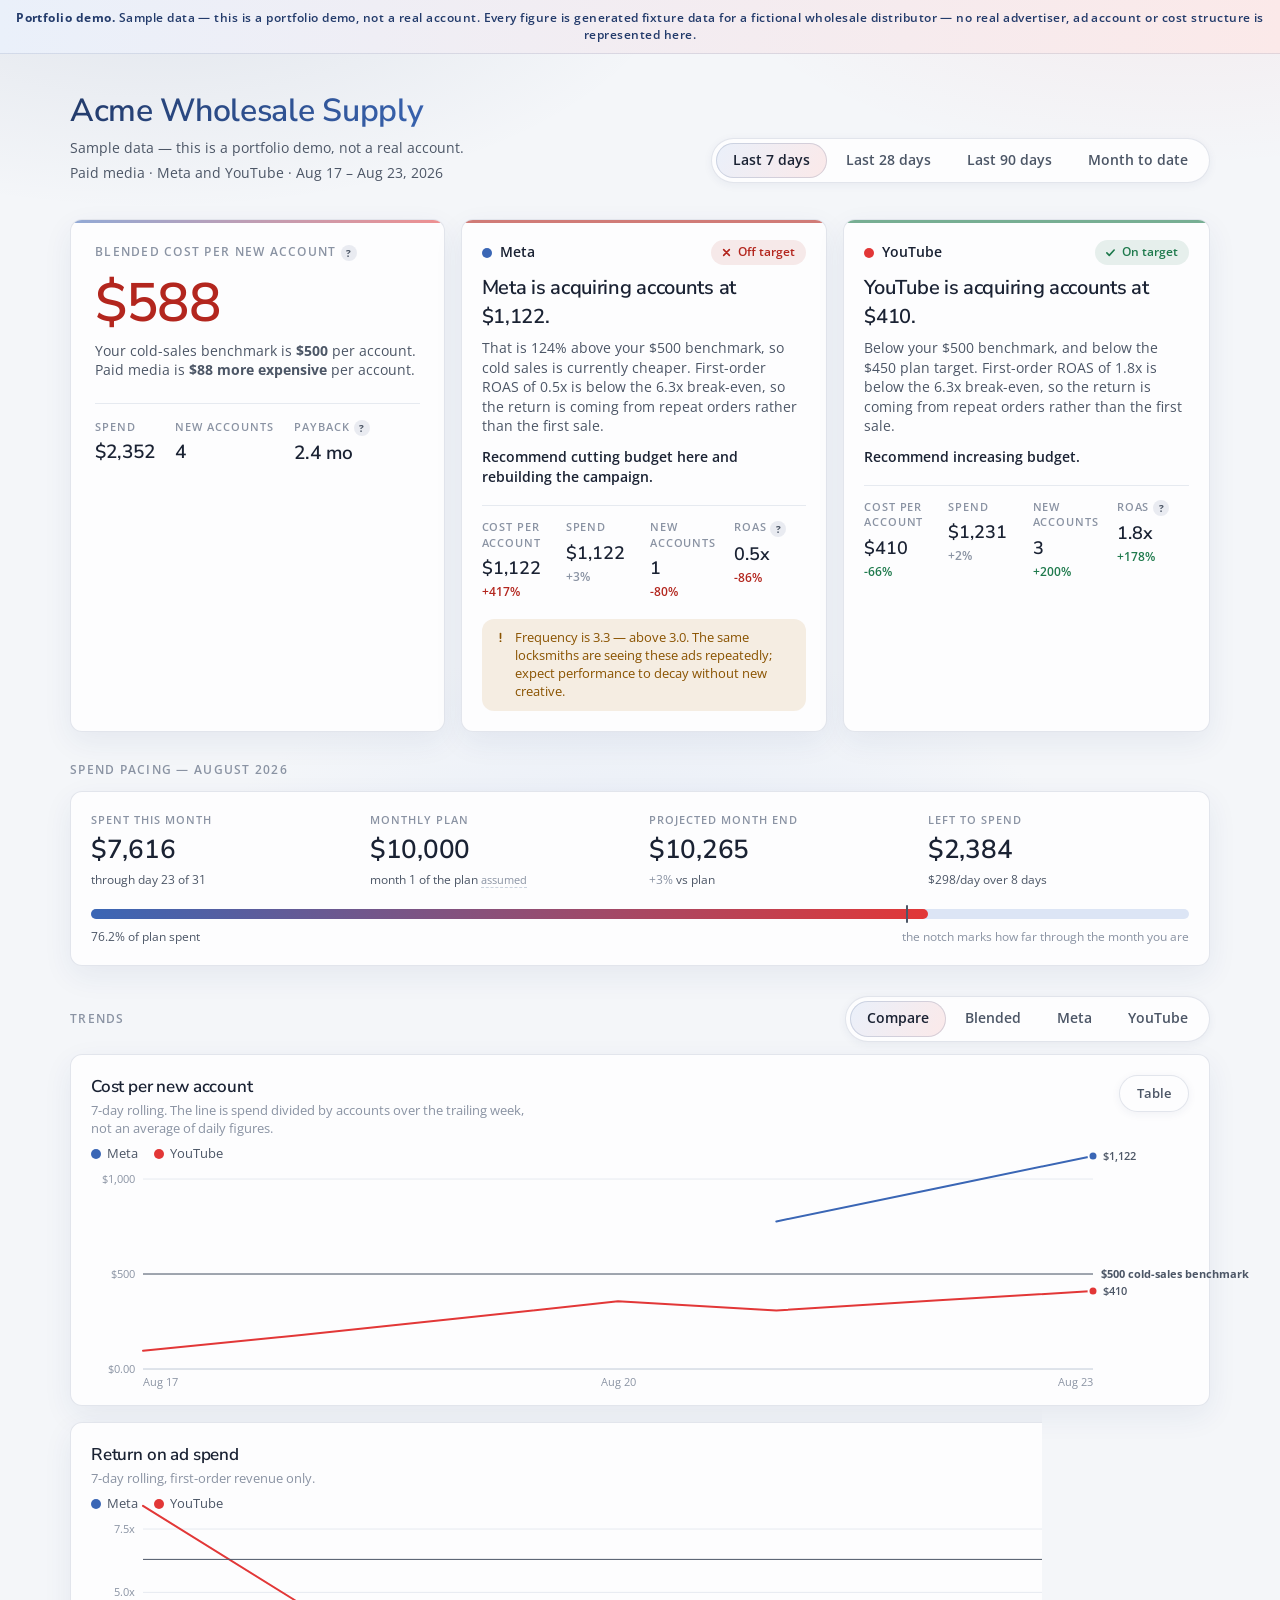
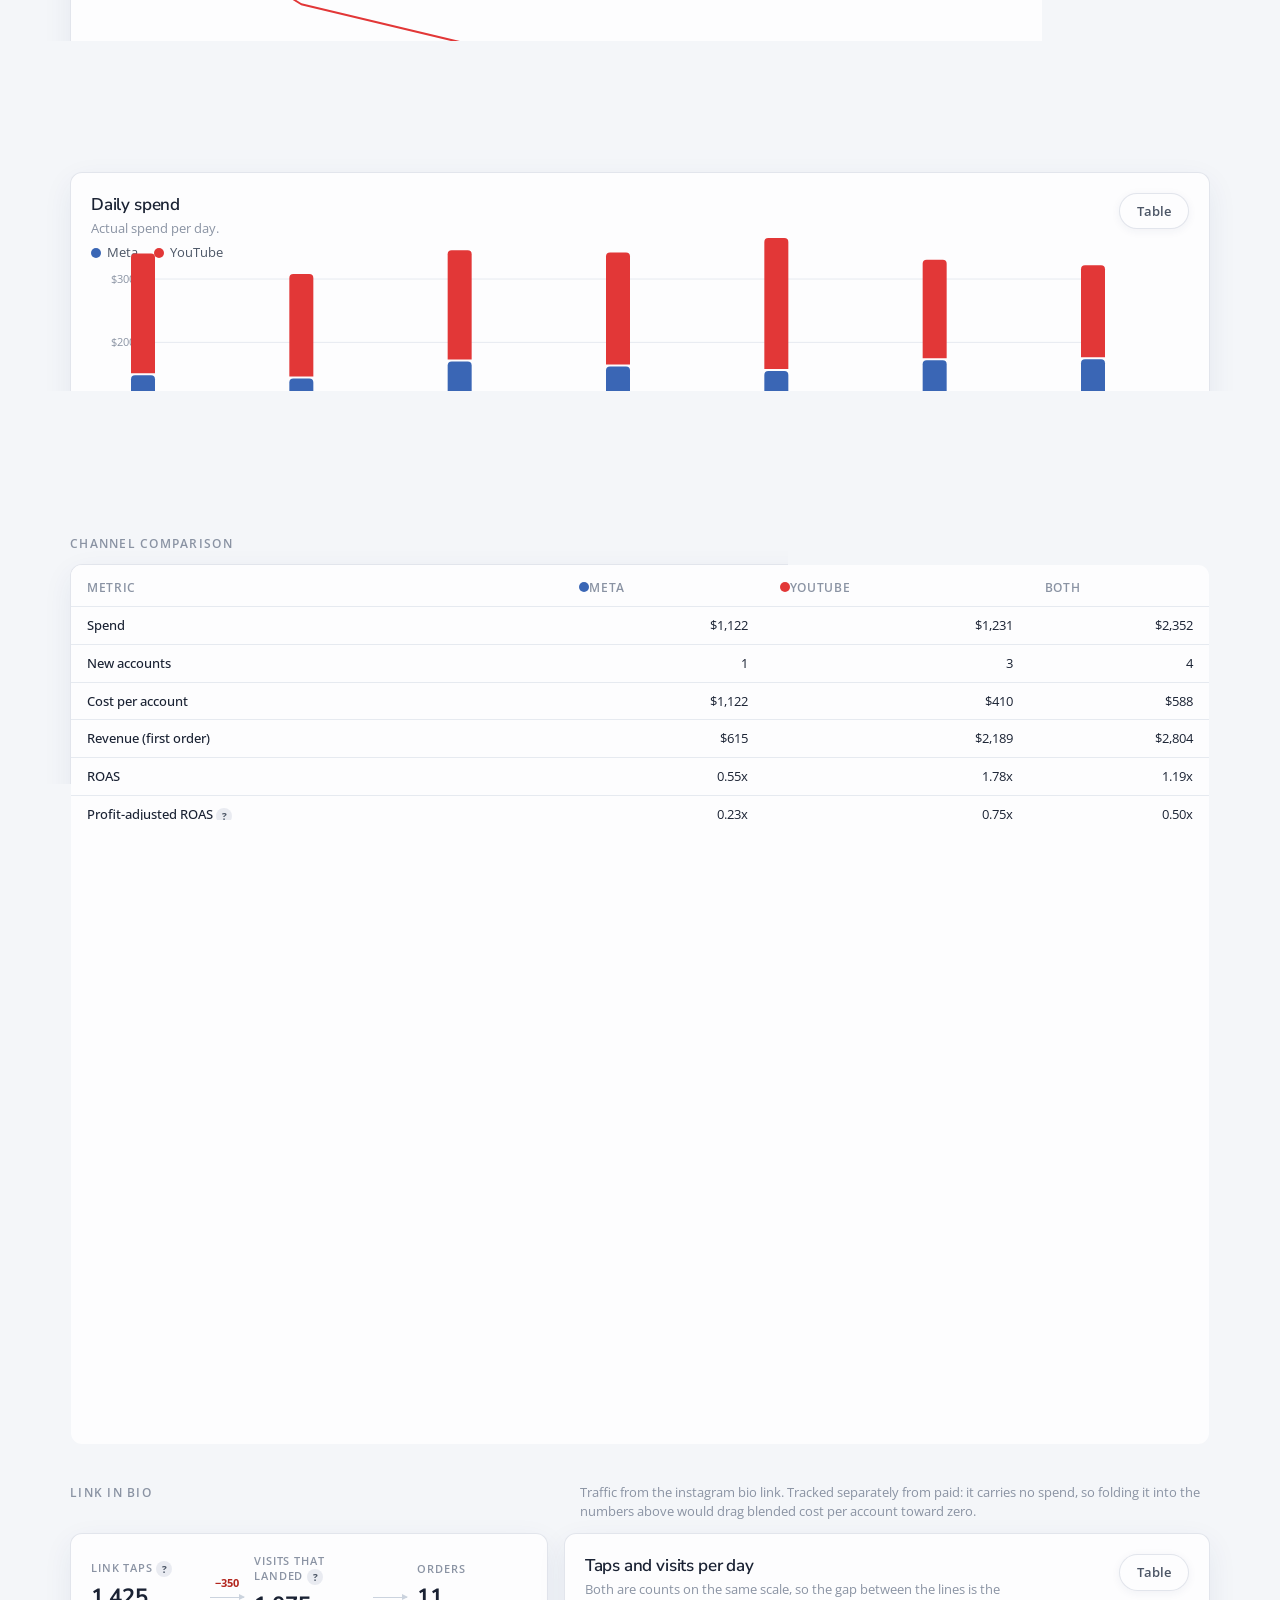
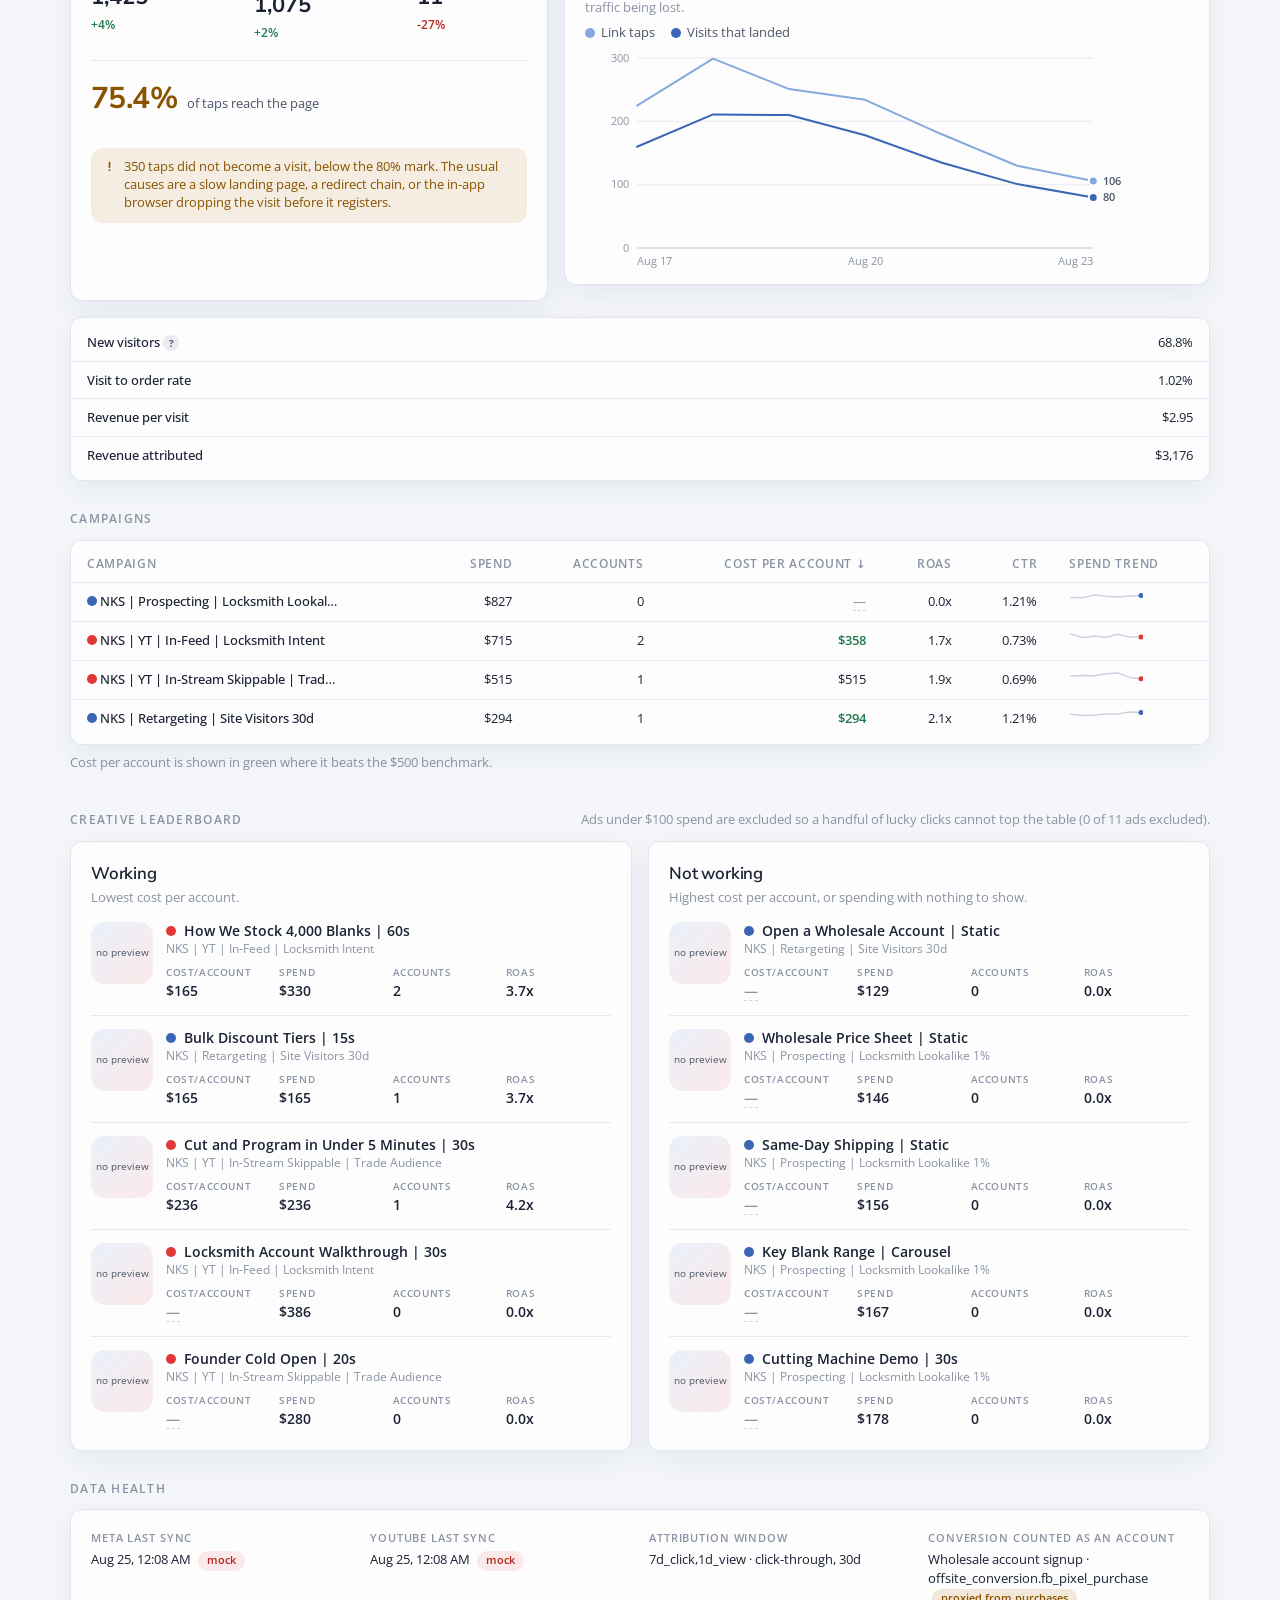
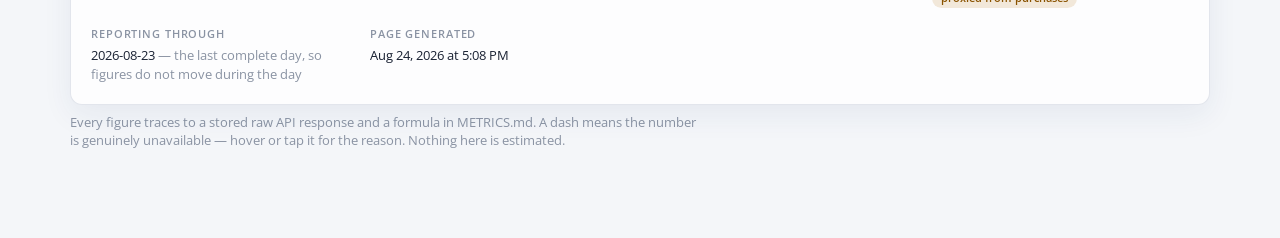
==== commit 9a80b443: "Brand the dashboard to Noble Key Supply; add link-in-bio traffic Branding taken from noblekeysupply." ====
--- a/docs/7d.html
+++ b/docs/7d.html
@@ -6,7 +6,7 @@
 <title>Acme Wholesale Supply — paid media</title>
 <link rel="preconnect" href="https://fonts.googleapis.com">
 <link rel="preconnect" href="https://fonts.gstatic.com" crossorigin>
-<link href="https://fonts.googleapis.com/css2?family=Fraunces:opsz,wght@9..144,500;9..144,600;9..144,700&family=Inter:wght@400;500;600;700&display=swap" rel="stylesheet">
+<link href="https://fonts.googleapis.com/css2?family=Nunito+Sans:wght@600;700;800&family=Open+Sans:wght@400;600;700&display=swap" rel="stylesheet">
 <link rel="stylesheet" href="static/dashboard.css">
 </head>
 <body>
@@ -33,7 +33,8 @@
 <header class="topbar">
   <div class="topbar-id">
     <h1>Acme Wholesale Supply</h1>
-    <p class="sub">Paid media · Meta and YouTube · Aug 2 – Aug 8, 2026</p>
+    <p class="sub">Sample data — this is a portfolio demo, not a real account.</p>
+    <p class="sub">Paid media · Meta and YouTube · Aug 17 – Aug 23, 2026</p>
   </div>
   <nav class="ranges" aria-label="Date range">
     
@@ -169,8 +170,8 @@
     <div class="pacing-figures">
       <div class="stat">
         <span class="stat-label">Spent this month</span>
-        <span class="stat-value">$2,684</span>
-        <span class="stat-note">through day 8 of 31</span>
+        <span class="stat-value">$7,616</span>
+        <span class="stat-note">through day 23 of 31</span>
       </div>
       <div class="stat">
         <span class="stat-label">Monthly plan</span>
@@ -179,23 +180,23 @@
       </div>
       <div class="stat">
         <span class="stat-label">Projected month end</span>
-        <span class="stat-value">$10,402</span>
-        <span class="stat-note"><span class="delta delta-neutral">+4%<span class="delta-note"> vs prior 7d</span></span> vs plan</span>
+        <span class="stat-value">$10,265</span>
+        <span class="stat-note"><span class="delta delta-neutral">+3%<span class="delta-note"> vs prior 7d</span></span> vs plan</span>
       </div>
       <div class="stat">
         <span class="stat-label">Left to spend</span>
-        <span class="stat-value">$7,316</span>
-        <span class="stat-note">$318/day over 23 days</span>
+        <span class="stat-value">$2,384</span>
+        <span class="stat-note">$298/day over 8 days</span>
       </div>
     </div>
     <div class="meter" role="img"
-         aria-label="$2,684 spent of a $10,000 monthly plan">
+         aria-label="$7,616 spent of a $10,000 monthly plan">
       <div class="meter-track">
-        <div class="meter-fill" style="width: 26.8%"></div>
-        <div class="meter-marker" style="left: 25.8%"></div>
+        <div class="meter-fill" style="width: 76.2%"></div>
+        <div class="meter-marker" style="left: 74.2%"></div>
       </div>
       <p class="meter-caption">
-        <span>26.8% of plan spent</span>
+        <span>76.2% of plan spent</span>
         <span class="muted">the notch marks how far through the month you are</span>
       </p>
     </div>
@@ -264,7 +265,7 @@
   <h2>Channel comparison</h2>
   <div class="card table-wrap">
     <table class="grid">
-      <caption class="sr-only">Core metrics for each channel over Aug 2 – Aug 8, 2026</caption>
+      <caption class="sr-only">Core metrics for each channel over Aug 17 – Aug 23, 2026</caption>
       <thead>
         <tr>
           <th scope="col">Metric</th>
@@ -508,13 +509,91 @@
     </table>
   </div>
 </section>
+
+<!-- 4b ────────────────────────────────────────── link in bio ─────────────── -->
+
+<section class="section">
+  <div class="section-head">
+    <h2>Link in bio</h2>
+    <p class="foot-note">
+      Traffic from the instagram bio link. Tracked separately from paid: it carries no spend,
+      so folding it into the numbers above would drag blended cost per account toward zero.
+    </p>
+  </div>
+
+  <div class="bio-row">
+    <div class="card bio-funnel">
+      <dl class="bio-steps">
+        <div class="bio-step">
+          <dt>Link taps <button class="term" type="button" data-tip="Clicks on the link in the instagram bio, counted by the link tool." aria-label="What this means">?</button></dt>
+          <dd>1,425</dd>
+          <dd class="delta-cell"><span class="delta delta-good">+4%<span class="delta-note"> vs prior 7d</span></span></dd>
+        </div>
+        <div class="bio-arrow" aria-hidden="true">
+          <span class="bio-drop">&minus;350</span>
+        </div>
+        <div class="bio-step">
+          <dt>Visits that landed <button class="term" type="button" data-tip="Sessions your analytics actually recorded on the landing page. Always lower than taps." aria-label="What this means">?</button></dt>
+          <dd>1,075</dd>
+          <dd class="delta-cell"><span class="delta delta-good">+2%<span class="delta-note"> vs prior 7d</span></span></dd>
+        </div>
+        <div class="bio-arrow" aria-hidden="true"></div>
+        <div class="bio-step">
+          <dt>Orders</dt>
+          <dd>11</dd>
+          <dd class="delta-cell"><span class="delta delta-bad">-27%<span class="delta-note"> vs prior 7d</span></span></dd>
+        </div>
+      </dl>
+
+      <div class="bio-rate is-warn">
+        <span class="bio-rate-value">75.4%</span>
+        <span class="bio-rate-label">of taps reach the page</span>
+      </div>
+
+      
+      <p class="flag">
+        <svg class="state-icon" viewBox="0 0 16 16" aria-hidden="true" focusable="false"><path d="M8 3v6" fill="none" stroke="currentColor" stroke-width="2" stroke-linecap="round"/><circle cx="8" cy="12.5" r="1.15" fill="currentColor"/></svg>
+        350 taps did not become a visit, below the
+        80% mark. The usual causes are a slow
+        landing page, a redirect chain, or the in-app browser dropping the visit before it registers.
+      </p>
+      
+    </div>
+
+    <figure class="card chart-card" data-chart="bio">
+      <figcaption>
+        <div>
+          <h3>Taps and visits per day</h3>
+          <p class="chart-note">Both are counts on the same scale, so the gap between the lines is the traffic being lost.</p>
+        </div>
+        <button type="button" class="table-toggle" aria-expanded="false">Table</button>
+      </figcaption>
+      <div class="chart-legend" hidden></div>
+      <div class="chart-plot"></div>
+      <div class="chart-table" hidden></div>
+    </figure>
+  </div>
+
+  <div class="card table-wrap" style="margin-top: var(--gap)">
+    <table class="grid">
+      <caption class="sr-only">Link in bio detail</caption>
+      <tbody>
+        <tr><th scope="row">New visitors <button class="term" type="button" data-tip="Share of sessions from someone analytics has not seen before." aria-label="What this means">?</button></th><td class="num">68.8%</td></tr>
+        <tr><th scope="row">Visit to order rate</th><td class="num">1.02%</td></tr>
+        <tr><th scope="row">Revenue per visit</th><td class="num">$2.95</td></tr>
+        <tr><th scope="row">Revenue attributed</th><td class="num">$3,176</td></tr>
+      </tbody>
+    </table>
+  </div>
+</section>
+
 
 <!-- 5 ──────────────────────────────────────────── campaigns ─────────────── -->
 <section class="section">
   <h2>Campaigns</h2>
   <div class="card table-wrap">
     <table class="grid sortable" id="campaign-table">
-      <caption class="sr-only">Campaign performance over Aug 2 – Aug 8, 2026, sortable</caption>
+      <caption class="sr-only">Campaign performance over Aug 17 – Aug 23, 2026, sortable</caption>
       <thead>
         <tr>
           <th scope="col" data-sort="text">Campaign</th>
@@ -531,7 +610,7 @@
         <tr>
           <th scope="row">
             <span class="swatch swatch-meta" aria-hidden="true"></span>
-            <span class="campaign-name">ACME | Prospecting | Locksmith Lookalike 1%</span>
+            <span class="campaign-name">NKS | Prospecting | Locksmith Lookalike 1%</span>
           </th>
           <td class="num" data-value="827.25">$827</td>
           <td class="num" data-value="0.0">0</td>
@@ -547,7 +626,7 @@
         <tr>
           <th scope="row">
             <span class="swatch swatch-youtube" aria-hidden="true"></span>
-            <span class="campaign-name">ACME | YT | In-Feed | Locksmith Intent</span>
+            <span class="campaign-name">NKS | YT | In-Feed | Locksmith Intent</span>
           </th>
           <td class="num" data-value="715.23">$715</td>
           <td class="num" data-value="2.0">2</td>
@@ -563,7 +642,7 @@
         <tr>
           <th scope="row">
             <span class="swatch swatch-youtube" aria-hidden="true"></span>
-            <span class="campaign-name">ACME | YT | In-Stream Skippable | Trade Audience</span>
+            <span class="campaign-name">NKS | YT | In-Stream Skippable | Trade Audience</span>
           </th>
           <td class="num" data-value="515.28">$515</td>
           <td class="num" data-value="1.0">1</td>
@@ -578,7 +657,7 @@
         <tr>
           <th scope="row">
             <span class="swatch swatch-meta" aria-hidden="true"></span>
-            <span class="campaign-name">ACME | Retargeting | Site Visitors 30d</span>
+            <span class="campaign-name">NKS | Retargeting | Site Visitors 30d</span>
           </th>
           <td class="num" data-value="294.27">$294</td>
           <td class="num" data-value="1.0">1</td>
@@ -621,7 +700,7 @@
           </div>
           <div class="creative-body">
             <p class="creative-name"><span class="swatch swatch-youtube" aria-hidden="true"></span>How We Stock 4,000 Blanks | 60s</p>
-            <p class="creative-campaign">ACME | YT | In-Feed | Locksmith Intent</p>
+            <p class="creative-campaign">NKS | YT | In-Feed | Locksmith Intent</p>
             <dl class="creative-stats">
               <div><dt>Cost/account</dt><dd>$165</dd></div>
               <div><dt>Spend</dt><dd>$330</dd></div>
@@ -637,7 +716,7 @@
           </div>
           <div class="creative-body">
             <p class="creative-name"><span class="swatch swatch-meta" aria-hidden="true"></span>Bulk Discount Tiers | 15s</p>
-            <p class="creative-campaign">ACME | Retargeting | Site Visitors 30d</p>
+            <p class="creative-campaign">NKS | Retargeting | Site Visitors 30d</p>
             <dl class="creative-stats">
               <div><dt>Cost/account</dt><dd>$165</dd></div>
               <div><dt>Spend</dt><dd>$165</dd></div>
@@ -653,7 +732,7 @@
           </div>
           <div class="creative-body">
             <p class="creative-name"><span class="swatch swatch-youtube" aria-hidden="true"></span>Cut and Program in Under 5 Minutes | 30s</p>
-            <p class="creative-campaign">ACME | YT | In-Stream Skippable | Trade Audience</p>
+            <p class="creative-campaign">NKS | YT | In-Stream Skippable | Trade Audience</p>
             <dl class="creative-stats">
               <div><dt>Cost/account</dt><dd>$236</dd></div>
               <div><dt>Spend</dt><dd>$236</dd></div>
@@ -669,7 +748,7 @@
           </div>
           <div class="creative-body">
             <p class="creative-name"><span class="swatch swatch-youtube" aria-hidden="true"></span>Locksmith Account Walkthrough | 30s</p>
-            <p class="creative-campaign">ACME | YT | In-Feed | Locksmith Intent</p>
+            <p class="creative-campaign">NKS | YT | In-Feed | Locksmith Intent</p>
             <dl class="creative-stats">
               <div><dt>Cost/account</dt><dd><span class="unknown" tabindex="0" role="button"
           data-tip="No accounts acquired in this period, so cost per account cannot be calculated. Spend to date is shown instead.">—</span></dd></div>
@@ -686,7 +765,7 @@
           </div>
           <div class="creative-body">
             <p class="creative-name"><span class="swatch swatch-youtube" aria-hidden="true"></span>Founder Cold Open | 20s</p>
-            <p class="creative-campaign">ACME | YT | In-Stream Skippable | Trade Audience</p>
+            <p class="creative-campaign">NKS | YT | In-Stream Skippable | Trade Audience</p>
             <dl class="creative-stats">
               <div><dt>Cost/account</dt><dd><span class="unknown" tabindex="0" role="button"
           data-tip="No accounts acquired in this period, so cost per account cannot be calculated. Spend to date is shown instead.">—</span></dd></div>
@@ -713,7 +792,7 @@
           </div>
           <div class="creative-body">
             <p class="creative-name"><span class="swatch swatch-meta" aria-hidden="true"></span>Open a Wholesale Account | Static</p>
-            <p class="creative-campaign">ACME | Retargeting | Site Visitors 30d</p>
+            <p class="creative-campaign">NKS | Retargeting | Site Visitors 30d</p>
             <dl class="creative-stats">
               <div><dt>Cost/account</dt><dd><span class="unknown" tabindex="0" role="button"
           data-tip="No accounts acquired in this period, so cost per account cannot be calculated. Spend to date is shown instead.">—</span></dd></div>
@@ -730,7 +809,7 @@
           </div>
           <div class="creative-body">
             <p class="creative-name"><span class="swatch swatch-meta" aria-hidden="true"></span>Wholesale Price Sheet | Static</p>
-            <p class="creative-campaign">ACME | Prospecting | Locksmith Lookalike 1%</p>
+            <p class="creative-campaign">NKS | Prospecting | Locksmith Lookalike 1%</p>
             <dl class="creative-stats">
               <div><dt>Cost/account</dt><dd><span class="unknown" tabindex="0" role="button"
           data-tip="No accounts acquired in this period, so cost per account cannot be calculated. Spend to date is shown instead.">—</span></dd></div>
@@ -747,7 +826,7 @@
           </div>
           <div class="creative-body">
             <p class="creative-name"><span class="swatch swatch-meta" aria-hidden="true"></span>Same-Day Shipping | Static</p>
-            <p class="creative-campaign">ACME | Prospecting | Locksmith Lookalike 1%</p>
+            <p class="creative-campaign">NKS | Prospecting | Locksmith Lookalike 1%</p>
             <dl class="creative-stats">
               <div><dt>Cost/account</dt><dd><span class="unknown" tabindex="0" role="button"
           data-tip="No accounts acquired in this period, so cost per account cannot be calculated. Spend to date is shown instead.">—</span></dd></div>
@@ -764,7 +843,7 @@
           </div>
           <div class="creative-body">
             <p class="creative-name"><span class="swatch swatch-meta" aria-hidden="true"></span>Key Blank Range | Carousel</p>
-            <p class="creative-campaign">ACME | Prospecting | Locksmith Lookalike 1%</p>
+            <p class="creative-campaign">NKS | Prospecting | Locksmith Lookalike 1%</p>
             <dl class="creative-stats">
               <div><dt>Cost/account</dt><dd><span class="unknown" tabindex="0" role="button"
           data-tip="No accounts acquired in this period, so cost per account cannot be calculated. Spend to date is shown instead.">—</span></dd></div>
@@ -781,7 +860,7 @@
           </div>
           <div class="creative-body">
             <p class="creative-name"><span class="swatch swatch-meta" aria-hidden="true"></span>Cutting Machine Demo | 30s</p>
-            <p class="creative-campaign">ACME | Prospecting | Locksmith Lookalike 1%</p>
+            <p class="creative-campaign">NKS | Prospecting | Locksmith Lookalike 1%</p>
             <dl class="creative-stats">
               <div><dt>Cost/account</dt><dd><span class="unknown" tabindex="0" role="button"
           data-tip="No accounts acquired in this period, so cost per account cannot be calculated. Spend to date is shown instead.">—</span></dd></div>
@@ -808,7 +887,7 @@
       <div class="health-item ">
         <dt>Meta last sync</dt>
         <dd>
-          Aug 9, 11:08 PM
+          Aug 25, 12:08 AM
           <span class="tag tag-mock">mock</span>
           
         </dd>
@@ -817,7 +896,7 @@
       <div class="health-item ">
         <dt>YouTube last sync</dt>
         <dd>
-          Aug 9, 11:08 PM
+          Aug 25, 12:08 AM
           <span class="tag tag-mock">mock</span>
           
         </dd>
@@ -840,11 +919,11 @@
       </div>
       <div class="health-item">
         <dt>Reporting through</dt>
-        <dd>2026-08-08 <span class="muted">— the last complete day, so figures do not move during the day</span></dd>
+        <dd>2026-08-23 <span class="muted">— the last complete day, so figures do not move during the day</span></dd>
       </div>
       <div class="health-item">
         <dt>Page generated</dt>
-        <dd>Aug 9, 2026 at 4:53 PM</dd>
+        <dd>Aug 24, 2026 at 5:08 PM</dd>
       </div>
     </dl>
   </div>
@@ -856,7 +935,7 @@
 
 </main>
 
-<script type="application/json" id="view-data">{"generated_at": "Aug 9, 2026 at 4:53 PM", "data_mode": "mock", "client": {"name": "Acme Wholesale Supply", "short": "ACME", "tagline": "Sample data \u2014 this is a portfolio demo, not a real account.", "demo": true}, "range_key": "7d", "ranges": [{"key": "7d", "label": "Last 7 days", "selected": true}, {"key": "28d", "label": "Last 28 days", "selected": false}, {"key": "90d", "label": "Last 90 days", "selected": false}, {"key": "mtd", "label": "Month to date", "selected": false}], "window": {"start": "2026-08-02", "end": "2026-08-08", "label": "Last 7 days", "days": 7, "pretty": "Aug 2 \u2013 Aug 8, 2026"}, "prior_window": {"pretty": "Jul 26 \u2013 Aug 1"}, "channels": [{"key": "meta", "label": "Meta", "detail": "Facebook + Instagram", "is_blended": false, "metrics": {"spend": {"value": 1121.5199999999998, "reason": null}, "impressions": {"value": 79053.0, "reason": null}, "clicks": {"value": 954.0, "reason": null}, "conversions": {"value": 1.0, "reason": null}, "revenue": {"value": 615.1, "reason": null}, "cac": {"value": 1121.5199999999998, "reason": null}, "roas": {"value": 0.5484521007204509, "reason": null}, "profit_roas": {"value": 0.23034988230258938, "reason": null}, "cpm": {"value": 14.186937877120409, "reason": null}, "cpc": {"value": 1.1755974842767294, "reason": null}, "ctr": {"value": 0.012067853212401806, "reason": null}, "cvr": {"value": 0.0012578616352201257, "reason": null}, "aov": {"value": 615.1, "reason": null}, "cost_per_lpv": {"value": 1.8476441515650737, "reason": null}, "cpv": {"value": null, "reason": "This channel does not report video views."}, "view_rate": {"value": null, "reason": "This channel does not report video views."}, "vtr_25": {"value": 0.05963088054849278, "reason": null}, "vtr_50": {"value": 0.0344325958534148, "reason": null}, "vtr_75": {"value": 0.021934651436378128, "reason": null}, "vtr_100": {"value": 0.014193009752950552, "reason": null}, "thumbstop": {"value": 0.2962442918042326, "reason": null}, "frequency": {"value": 3.2973096976016683, "reason": null}, "payback_months": {"value": 4.486079999999999, "reason": null}, "ltv_to_cac": {"value": 4.458235252157787, "reason": null}, "_conversion_source": {"value": null, "reason": "purchase_proxy"}}, "deltas": {"cac": {"value": 4.165914325195761, "reason": null}, "roas": {"value": -0.8634755830844335, "reason": null}, "spend": {"value": 0.033182865039152236, "reason": null}, "conversions": {"value": -0.8, "reason": null}}, "verdict": {"state": "critical", "headline": "Meta is acquiring accounts at $1,122.", "detail": "That is 124% above your $500 benchmark, so cold sales is currently cheaper. First-order ROAS of 0.5x is below the 6.3x break-even, so the return is coming from repeat orders rather than the first sale.", "recommendation": "Recommend cutting budget here and rebuilding the campaign."}, "frequency_flag": true, "series": [{"date": "2026-08-02", "spend": 147.89999999999998, "conversions": 0.0, "revenue": 0.0, "cac": {"value": null, "reason": "No accounts acquired in this period, so cost per account cannot be calculated. Spend to date is shown instead."}, "roas": {"value": 0.0, "reason": null}, "cac_daily": {"value": null, "reason": "No accounts acquired in this period, so cost per account cannot be calculated. Spend to date is shown instead."}}, {"date": "2026-08-03", "spend": 142.84, "conversions": 0.0, "revenue": 0.0, "cac": {"value": null, "reason": "No accounts acquired in this period, so cost per account cannot be calculated. Spend to date is shown instead."}, "roas": {"value": 0.0, "reason": null}, "cac_daily": {"value": null, "reason": "No accounts acquired in this period, so cost per account cannot be calculated. Spend to date is shown instead."}}, {"date": "2026-08-04", "spend": 169.58999999999997, "conversions": 0.0, "revenue": 0.0, "cac": {"value": null, "reason": "No accounts acquired in this period, so cost per account cannot be calculated. Spend to date is shown instead."}, "roas": {"value": 0.0, "reason": null}, "cac_daily": {"value": null, "reason": "No accounts acquired in this period, so cost per account cannot be calculated. Spend to date is shown instead."}}, {"date": "2026-08-05", "spend": 161.66, "conversions": 0.0, "revenue": 0.0, "cac": {"value": null, "reason": "No accounts acquired in this period, so cost per account cannot be calculated. Spend to date is shown instead."}, "roas": {"value": 0.0, "reason": null}, "cac_daily": {"value": null, "reason": "No accounts acquired in this period, so cost per account cannot be calculated. Spend to date is shown instead."}}, {"date": "2026-08-06", "spend": 154.54999999999998, "conversions": 1.0, "revenue": 615.1, "cac": {"value": 776.54, "reason": null}, "roas": {"value": 0.7921034331779433, "reason": null}, "cac_daily": {"value": 154.54999999999998, "reason": null}}, {"date": "2026-08-07", "spend": 171.87, "conversions": 0.0, "revenue": 0.0, "cac": {"value": 948.41, "reason": null}, "roas": {"value": 0.6485591674486773, "reason": null}, "cac_daily": {"value": null, "reason": "No accounts acquired in this period, so cost per account cannot be calculated. Spend to date is shown instead."}}, {"date": "2026-08-08", "spend": 173.11, "conversions": 0.0, "revenue": 0.0, "cac": {"value": 1121.52, "reason": null}, "roas": {"value": 0.5484521007204508, "reason": null}, "cac_daily": {"value": null, "reason": "No accounts acquired in this period, so cost per account cannot be calculated. Spend to date is shown instead."}}], "row_count": 49}, {"key": "youtube", "label": "YouTube", "detail": "Google Ads video campaigns", "is_blended": false, "metrics": {"spend": {"value": 1230.5100000000002, "reason": null}, "impressions": {"value": 135448.0, "reason": null}, "clicks": {"value": 963.0, "reason": null}, "conversions": {"value": 3.0, "reason": null}, "revenue": {"value": 2189.0, "reason": null}, "cac": {"value": 410.1700000000001, "reason": null}, "roas": {"value": 1.7789371886453582, "reason": null}, "profit_roas": {"value": 0.7471536192310504, "reason": null}, "cpm": {"value": 9.084741007619163, "reason": null}, "cpc": {"value": 1.2777881619937697, "reason": null}, "ctr": {"value": 0.007109739531037741, "reason": null}, "cvr": {"value": 0.0036719706242350062, "reason": null}, "aov": {"value": 729.6666666666666, "reason": null}, "cost_per_lpv": {"value": 1.9470094936708864, "reason": null}, "cpv": {"value": 0.042413828760512896, "reason": null}, "view_rate": {"value": 0.2141929005965389, "reason": null}, "vtr_25": {"value": 0.3227511664993208, "reason": null}, "vtr_50": {"value": 0.1999955702557439, "reason": null}, "vtr_75": {"value": 0.14190685724410845, "reason": null}, "vtr_100": {"value": 0.09349713543204773, "reason": null}, "thumbstop": {"value": null, "reason": "Thumbstop rate is a Meta metric; not reported here."}, "frequency": {"value": 1.8194616087260223, "reason": null}, "payback_months": {"value": 1.6406800000000004, "reason": null}, "ltv_to_cac": {"value": 12.19006753297413, "reason": null}, "_conversion_source": {"value": null, "reason": "purchase_proxy"}}, "deltas": {"cac": {"value": -0.660823114007161, "reason": null}, "roas": {"value": 1.7784348447599294, "reason": null}, "spend": {"value": 0.0175306579785169, "reason": null}, "conversions": {"value": 2.0, "reason": null}}, "verdict": {"state": "good", "headline": "YouTube is acquiring accounts at $410.", "detail": "Below your $500 benchmark, and below the $450 plan target. First-order ROAS of 1.8x is below the 6.3x break-even, so the return is coming from repeat orders rather than the first sale.", "recommendation": "Recommend increasing budget."}, "frequency_flag": false, "series": [{"date": "2026-08-02", "spend": 192.47, "conversions": 2.0, "revenue": 1619.54, "cac": {"value": 96.235, "reason": null}, "roas": {"value": 8.414506156803657, "reason": null}, "cac_daily": {"value": 96.235, "reason": null}}, {"date": "2026-08-03", "spend": 165.06, "conversions": 0.0, "revenue": 0.0, "cac": {"value": 178.765, "reason": null}, "roas": {"value": 4.529801694962661, "reason": null}, "cac_daily": {"value": null, "reason": "No accounts acquired in this period, so cost per account cannot be calculated. Spend to date is shown instead."}}, {"date": "2026-08-04", "spend": 175.7, "conversions": 0.0, "revenue": 0.0, "cac": {"value": 266.615, "reason": null}, "roas": {"value": 3.0372259625302402, "reason": null}, "cac_daily": {"value": null, "reason": "No accounts acquired in this period, so cost per account cannot be calculated. Spend to date is shown instead."}}, {"date": "2026-08-05", "spend": 180.18999999999997, "conversions": 0.0, "revenue": 0.0, "cac": {"value": 356.71, "reason": null}, "roas": {"value": 2.270107370132601, "reason": null}, "cac_daily": {"value": null, "reason": "No accounts acquired in this period, so cost per account cannot be calculated. Spend to date is shown instead."}}, {"date": "2026-08-06", "spend": 210.01999999999998, "conversions": 1.0, "revenue": 569.46, "cac": {"value": 307.81333333333333, "reason": null}, "roas": {"value": 2.3704842761847007, "reason": null}, "cac_daily": {"value": 210.01999999999998, "reason": null}}, {"date": "2026-08-07", "spend": 158.4, "conversions": 0.0, "revenue": 0.0, "cac": {"value": 360.6133333333333, "reason": null}, "roas": {"value": 2.023404569991866, "reason": null}, "cac_daily": {"value": null, "reason": "No accounts acquired in this period, so cost per account cannot be calculated. Spend to date is shown instead."}}, {"date": "2026-08-08", "spend": 148.67000000000002, "conversions": 0.0, "revenue": 0.0, "cac": {"value": 410.17, "reason": null}, "roas": {"value": 1.7789371886453584, "reason": null}, "cac_daily": {"value": null, "reason": "No accounts acquired in this period, so cost per account cannot be calculated. Spend to date is shown instead."}}], "row_count": 28}], "blended": {"key": "blended", "label": "Both channels", "detail": "Meta + YouTube", "is_blended": true, "metrics": {"spend": {"value": 2352.03, "reason": null}, "impressions": {"value": 214501.0, "reason": null}, "clicks": {"value": 1917.0, "reason": null}, "conversions": {"value": 4.0, "reason": null}, "revenue": {"value": 2804.1, "reason": null}, "cac": {"value": 588.0075, "reason": null}, "roas": {"value": 1.1922041810691189, "reason": null}, "profit_roas": {"value": 0.5007257560490299, "reason": null}, "cpm": {"value": 10.96512370571699, "reason": null}, "cpc": {"value": 1.2269327073552427, "reason": null}, "ctr": {"value": 0.008937021272628099, "reason": null}, "cvr": {"value": 0.0024813895781637717, "reason": null}, "aov": {"value": 701.025, "reason": null}, "cost_per_lpv": {"value": 1.8983292978208235, "reason": null}, "cpv": {"value": 0.0810709361643458, "reason": null}, "view_rate": {"value": 0.13525344870187087, "reason": null}, "vtr_25": {"value": 0.22577983319425085, "reason": null}, "vtr_50": {"value": 0.13897837306119784, "reason": null}, "vtr_75": {"value": 0.09769185225243705, "reason": null}, "vtr_100": {"value": 0.06427009664290609, "reason": null}, "thumbstop": {"value": 0.10917897818658188, "reason": null}, "frequency": {"value": null, "reason": "Reach cannot be added across platforms \u2014 the same locksmith may see both, and neither API reports the overlap. Frequency is shown per channel instead."}, "payback_months": {"value": 2.35203, "reason": null}, "ltv_to_cac": {"value": 8.503292900175593, "reason": null}, "_conversion_source": {"value": null, "reason": "purchase_proxy"}}, "deltas": {"cac": {"value": 0.5374017892548834, "reason": null}, "roas": {"value": -0.46720894318223444, "reason": null}, "spend": {"value": 0.02493452616992227, "reason": null}, "conversions": {"value": -0.3333333333333333, "reason": null}}, "verdict": {"state": "critical", "headline": "Both channels is acquiring accounts at $588.", "detail": "That is 18% above your $500 benchmark, so cold sales is currently cheaper. First-order ROAS of 1.2x is below the 6.3x break-even, so the return is coming from repeat orders rather than the first sale.", "recommendation": "Recommend cutting budget here and rebuilding the campaign."}, "frequency_flag": false, "series": [{"date": "2026-08-02", "spend": 340.37, "conversions": 2.0, "revenue": 1619.54, "cac": {"value": 170.185, "reason": null}, "roas": {"value": 4.758174927285014, "reason": null}, "cac_daily": {"value": 170.185, "reason": null}}, {"date": "2026-08-03", "spend": 307.90000000000003, "conversions": 0.0, "revenue": 0.0, "cac": {"value": 324.135, "reason": null}, "roas": {"value": 2.4982491862958334, "reason": null}, "cac_daily": {"value": null, "reason": "No accounts acquired in this period, so cost per account cannot be calculated. Spend to date is shown instead."}}, {"date": "2026-08-04", "spend": 345.28999999999996, "conversions": 0.0, "revenue": 0.0, "cac": {"value": 496.78, "reason": null}, "roas": {"value": 1.630037441120818, "reason": null}, "cac_daily": {"value": null, "reason": "No accounts acquired in this period, so cost per account cannot be calculated. Spend to date is shown instead."}}, {"date": "2026-08-05", "spend": 341.85, "conversions": 0.0, "revenue": 0.0, "cac": {"value": 667.7049999999999, "reason": null}, "roas": {"value": 1.212766116773126, "reason": null}, "cac_daily": {"value": null, "reason": "No accounts acquired in this period, so cost per account cannot be calculated. Spend to date is shown instead."}}, {"date": "2026-08-06", "spend": 364.56999999999994, "conversions": 2.0, "revenue": 1184.56, "cac": {"value": 424.99499999999995, "reason": null}, "roas": {"value": 1.6494899939999295, "reason": null}, "cac_daily": {"value": 182.28499999999997, "reason": null}}, {"date": "2026-08-07", "spend": 330.27, "conversions": 0.0, "revenue": 0.0, "cac": {"value": 507.56249999999994, "reason": null}, "roas": {"value": 1.381159955670484, "reason": null}, "cac_daily": {"value": null, "reason": "No accounts acquired in this period, so cost per account cannot be calculated. Spend to date is shown instead."}}, {"date": "2026-08-08", "spend": 321.78000000000003, "conversions": 0.0, "revenue": 0.0, "cac": {"value": 588.0074999999999, "reason": null}, "roas": {"value": 1.192204181069119, "reason": null}, "cac_daily": {"value": null, "reason": "No accounts acquired in this period, so cost per account cannot be calculated. Spend to date is shown instead."}}], "row_count": 77}, "pacing": {"mtd_spend": 2684.39, "planned_monthly": 10000.0, "days_elapsed": 8, "days_remaining": 23, "days_in_month": 31, "projected": {"value": 10402.01125, "reason": null}, "pct_of_plan": {"value": 0.268439, "reason": null}, "projected_vs_plan": {"value": 0.040201124999999956, "reason": null}, "daily_budget_remaining": {"value": 318.07000000000005, "reason": null}, "month_label": "August 2026", "program_month": 1, "start_assumed": true}, "benchmarks": {"cac": 500.0, "cac_target": 450.0, "breakeven_roas": 6.3, "gross_margin": 0.42, "frequency_warn": 3.0, "account_ltv_gp": 5000.0, "account_monthly_gp": 250.0}, "campaigns": [{"key": "meta|23861004417710", "name": "ACME | Prospecting | Locksmith Lookalike 1%", "channel": "meta", "campaign_name": "ACME | Prospecting | Locksmith Lookalike 1%", "metrics": {"spend": {"value": 827.25, "reason": null}, "impressions": {"value": 58562.0, "reason": null}, "clicks": {"value": 706.0, "reason": null}, "conversions": {"value": 0.0, "reason": null}, "revenue": {"value": 0.0, "reason": null}, "cac": {"value": null, "reason": "No accounts acquired in this period, so cost per account cannot be calculated. Spend to date is shown instead."}, "roas": {"value": 0.0, "reason": null}, "profit_roas": {"value": 0.0, "reason": null}, "cpm": {"value": 14.126054438031488, "reason": null}, "cpc": {"value": 1.171742209631728, "reason": null}, "ctr": {"value": 0.012055599194016598, "reason": null}, "cvr": {"value": 0.0, "reason": null}, "aov": {"value": null, "reason": "No conversions in this period."}, "cost_per_lpv": {"value": 1.8342572062084257, "reason": null}, "cpv": {"value": null, "reason": "This channel does not report video views."}, "view_rate": {"value": null, "reason": "This channel does not report video views."}, "vtr_25": {"value": 0.05530890338444725, "reason": null}, "vtr_50": {"value": 0.03196612137563608, "reason": null}, "vtr_75": {"value": 0.020354496089614427, "reason": null}, "vtr_100": {"value": 0.013165533964003962, "reason": null}, "thumbstop": {"value": 0.293979030770807, "reason": null}, "frequency": {"value": null, "reason": "No period-level reach stored for this date range."}, "payback_months": {"value": null, "reason": "Needs a cost per account first."}, "ltv_to_cac": {"value": null, "reason": "Needs a cost per account first."}, "_conversion_source": {"value": null, "reason": "purchase_proxy"}}, "spend": 827.25, "conversions": 0.0, "cac": null, "roas": 0.0, "sparkline": [107.31, 105.85, 131.51, 120.08000000000001, 112.91, 123.15, 126.44]}, {"key": "youtube|21455930188", "name": "ACME | YT | In-Feed | Locksmith Intent", "channel": "youtube", "campaign_name": "ACME | YT | In-Feed | Locksmith Intent", "metrics": {"spend": {"value": 715.23, "reason": null}, "impressions": {"value": 78682.0, "reason": null}, "clicks": {"value": 573.0, "reason": null}, "conversions": {"value": 2.0, "reason": null}, "revenue": {"value": 1208.49, "reason": null}, "cac": {"value": 357.615, "reason": null}, "roas": {"value": 1.6896522796862548, "reason": null}, "profit_roas": {"value": 0.7096539574682269, "reason": null}, "cpm": {"value": 9.090134973691567, "reason": null}, "cpc": {"value": 1.2482198952879582, "reason": null}, "ctr": {"value": 0.00728247883887039, "reason": null}, "cvr": {"value": 0.00411522633744856, "reason": null}, "aov": {"value": 604.245, "reason": null}, "cost_per_lpv": {"value": 1.9022074468085106, "reason": null}, "cpv": {"value": 0.04254029619936954, "reason": null}, "view_rate": {"value": 0.21368292620929819, "reason": null}, "vtr_25": {"value": 0.341361429551867, "reason": null}, "vtr_50": {"value": 0.21154774916753513, "reason": null}, "vtr_75": {"value": 0.15011057166823416, "reason": null}, "vtr_100": {"value": 0.09891716021453445, "reason": null}, "thumbstop": {"value": null, "reason": "Thumbstop rate is a Meta metric; not reported here."}, "frequency": {"value": null, "reason": "No period-level reach stored for this date range."}, "payback_months": {"value": 1.43046, "reason": null}, "ltv_to_cac": {"value": 13.98151643527257, "reason": null}, "_conversion_source": {"value": null, "reason": "purchase_proxy"}}, "spend": 715.23, "conversions": 2.0, "cac": 357.615, "roas": 1.6896522796862548, "sparkline": [120.84, 90.64, 102.39, 92.99, 118.5, 95.37, 94.5]}, {"key": "youtube|21455930712", "name": "ACME | YT | In-Stream Skippable | Trade Audience", "channel": "youtube", "campaign_name": "ACME | YT | In-Stream Skippable | Trade Audience", "metrics": {"spend": {"value": 515.28, "reason": null}, "impressions": {"value": 56766.0, "reason": null}, "clicks": {"value": 390.0, "reason": null}, "conversions": {"value": 1.0, "reason": null}, "revenue": {"value": 980.51, "reason": null}, "cac": {"value": 515.28, "reason": null}, "roas": {"value": 1.902868343424934, "reason": null}, "profit_roas": {"value": 0.7992047042384722, "reason": null}, "cpm": {"value": 9.077264559771693, "reason": null}, "cpc": {"value": 1.3212307692307692, "reason": null}, "ctr": {"value": 0.00687030969242152, "reason": null}, "cvr": {"value": 0.0030211480362537764, "reason": null}, "aov": {"value": 980.51, "reason": null}, "cost_per_lpv": {"value": 2.0128125, "reason": null}, "cpv": {"value": 0.04223952783015001, "reason": null}, "view_rate": {"value": 0.21489976394320545, "reason": null}, "vtr_25": {"value": 0.2969559243208963, "reason": null}, "vtr_50": {"value": 0.1839833703273086, "reason": null}, "vtr_75": {"value": 0.1305358841560089, "reason": null}, "vtr_100": {"value": 0.0859845682274601, "reason": null}, "thumbstop": {"value": null, "reason": "Thumbstop rate is a Meta metric; not reported here."}, "frequency": {"value": null, "reason": "No period-level reach stored for this date range."}, "payback_months": {"value": 2.06112, "reason": null}, "ltv_to_cac": {"value": 9.703462195311287, "reason": null}, "_conversion_source": {"value": null, "reason": "purchase_proxy"}}, "spend": 515.28, "conversions": 1.0, "cac": 515.28, "roas": 1.902868343424934, "sparkline": [71.63, 74.42, 73.31, 87.19999999999999, 91.52000000000001, 63.03, 54.17]}, {"key": "meta|23861004418220", "name": "ACME | Retargeting | Site Visitors 30d", "channel": "meta", "campaign_name": "ACME | Retargeting | Site Visitors 30d", "metrics": {"spend": {"value": 294.27, "reason": null}, "impressions": {"value": 20491.0, "reason": null}, "clicks": {"value": 248.0, "reason": null}, "conversions": {"value": 1.0, "reason": null}, "revenue": {"value": 615.1, "reason": null}, "cac": {"value": 294.27, "reason": null}, "roas": {"value": 2.0902572467461855, "reason": null}, "profit_roas": {"value": 0.8779080436333979, "reason": null}, "cpm": {"value": 14.360938948806792, "reason": null}, "cpc": {"value": 1.1865725806451612, "reason": null}, "ctr": {"value": 0.012102874432677761, "reason": null}, "cvr": {"value": 0.0048543689320388345, "reason": null}, "aov": {"value": 615.1, "reason": null}, "cost_per_lpv": {"value": 1.8863461538461537, "reason": null}, "cpv": {"value": null, "reason": "This channel does not report video views."}, "view_rate": {"value": null, "reason": "This channel does not report video views."}, "vtr_25": {"value": 0.07198282172661169, "reason": null}, "vtr_50": {"value": 0.041481626079742324, "reason": null}, "vtr_75": {"value": 0.026450636864965106, "reason": null}, "vtr_100": {"value": 0.01712947147528183, "reason": null}, "thumbstop": {"value": 0.302718266556049, "reason": null}, "frequency": {"value": null, "reason": "No period-level reach stored for this date range."}, "payback_months": {"value": 1.17708, "reason": null}, "ltv_to_cac": {"value": 16.991198559146362, "reason": null}, "_conversion_source": {"value": null, "reason": "purchase_proxy"}}, "spend": 294.27, "conversions": 1.0, "cac": 294.27, "roas": 2.0902572467461855, "sparkline": [40.59, 36.99, 38.08, 41.58, 41.64, 48.72, 46.67]}], "creatives": {"best": [{"key": "youtube|704829113355", "name": "How We Stock 4,000 Blanks | 60s", "channel": "youtube", "campaign_name": "ACME | YT | In-Feed | Locksmith Intent", "metrics": {"spend": {"value": 329.61999999999995, "reason": null}, "impressions": {"value": 38426.0, "reason": null}, "clicks": {"value": 246.0, "reason": null}, "conversions": {"value": 2.0, "reason": null}, "revenue": {"value": 1208.49, "reason": null}, "cac": {"value": 164.80999999999997, "reason": null}, "roas": {"value": 3.666312723742492, "reason": null}, "profit_roas": {"value": 1.5398513439718464, "reason": null}, "cpm": {"value": 8.578046114609899, "reason": null}, "cpc": {"value": 1.3399186991869916, "reason": null}, "ctr": {"value": 0.006401915369801696, "reason": null}, "cvr": {"value": 0.00966183574879227, "reason": null}, "aov": {"value": 604.245, "reason": null}, "cost_per_lpv": {"value": 2.0601249999999998, "reason": null}, "cpv": {"value": 0.03772690854984548, "reason": null}, "view_rate": {"value": 0.22737209181283505, "reason": null}, "vtr_25": {"value": 0.33417477749440483, "reason": null}, "vtr_50": {"value": 0.20709935980846303, "reason": null}, "vtr_75": {"value": 0.14695778899703327, "reason": null}, "vtr_100": {"value": 0.09683547597980534, "reason": null}, "thumbstop": {"value": null, "reason": "Thumbstop rate is a Meta metric; not reported here."}, "frequency": {"value": null, "reason": "No period-level reach stored for this date range."}, "payback_months": {"value": 0.6592399999999999, "reason": null}, "ltv_to_cac": {"value": 30.337964929312548, "reason": null}, "_conversion_source": {"value": null, "reason": "purchase_proxy"}}, "spend": 329.61999999999995, "conversions": 2.0, "cac": 164.80999999999997, "roas": 3.666312723742492, "sparkline": [59.21, 36.5, 43.85, 46.23, 51.36, 47.53, 44.94], "thumbnail_url": null, "permalink": null, "asset_type": "video"}, {"key": "meta|23861004418223", "name": "Bulk Discount Tiers | 15s", "channel": "meta", "campaign_name": "ACME | Retargeting | Site Visitors 30d", "metrics": {"spend": {"value": 165.15, "reason": null}, "impressions": {"value": 11517.0, "reason": null}, "clicks": {"value": 152.0, "reason": null}, "conversions": {"value": 1.0, "reason": null}, "revenue": {"value": 615.1, "reason": null}, "cac": {"value": 165.15, "reason": null}, "roas": {"value": 3.724492885255828, "reason": null}, "profit_roas": {"value": 1.5642870118074477, "reason": null}, "cpm": {"value": 14.339671789528524, "reason": null}, "cpc": {"value": 1.086513157894737, "reason": null}, "ctr": {"value": 0.0131978813927238, "reason": null}, "cvr": {"value": 0.007874015748031496, "reason": null}, "aov": {"value": 615.1, "reason": null}, "cost_per_lpv": {"value": 1.702577319587629, "reason": null}, "cpv": {"value": null, "reason": "This channel does not report video views."}, "view_rate": {"value": null, "reason": "This channel does not report video views."}, "vtr_25": {"value": 0.1280715464096553, "reason": null}, "vtr_50": {"value": 0.0738039419987844, "reason": null}, "vtr_75": {"value": 0.04706086654510723, "reason": null}, "vtr_100": {"value": 0.03047668663714509, "reason": null}, "thumbstop": {"value": 0.31987496743943733, "reason": null}, "frequency": {"value": null, "reason": "No period-level reach stored for this date range."}, "payback_months": {"value": 0.6606000000000001, "reason": null}, "ltv_to_cac": {"value": 30.275507114744173, "reason": null}, "_conversion_source": {"value": null, "reason": "purchase_proxy"}}, "spend": 165.15, "conversions": 1.0, "cac": 165.15, "roas": 3.724492885255828, "sparkline": [19.86, 22.27, 20.54, 23.32, 24.94, 30.41, 23.81], "thumbnail_url": null, "permalink": null, "asset_type": "video"}, {"key": "youtube|704829118841", "name": "Cut and Program in Under 5 Minutes | 30s", "channel": "youtube", "campaign_name": "ACME | YT | In-Stream Skippable | Trade Audience", "metrics": {"spend": {"value": 235.57999999999998, "reason": null}, "impressions": {"value": 26136.0, "reason": null}, "clicks": {"value": 179.0, "reason": null}, "conversions": {"value": 1.0, "reason": null}, "revenue": {"value": 980.51, "reason": null}, "cac": {"value": 235.57999999999998, "reason": null}, "roas": {"value": 4.162110535699126, "reason": null}, "profit_roas": {"value": 1.7480864249936328, "reason": null}, "cpm": {"value": 9.013621059075604, "reason": null}, "cpc": {"value": 1.3160893854748603, "reason": null}, "ctr": {"value": 0.006848790939700031, "reason": null}, "cvr": {"value": 0.006535947712418301, "reason": null}, "aov": {"value": 980.51, "reason": null}, "cost_per_lpv": {"value": 2.013504273504273, "reason": null}, "cpv": {"value": 0.04498376933358793, "reason": null}, "view_rate": {"value": 0.2003749617385981, "reason": null}, "vtr_25": {"value": 0.3136287113559841, "reason": null}, "vtr_50": {"value": 0.1942913988368534, "reason": null}, "vtr_75": {"value": 0.13785583103764923, "reason": null}, "vtr_100": {"value": 0.09079430670339761, "reason": null}, "thumbstop": {"value": null, "reason": "Thumbstop rate is a Meta metric; not reported here."}, "frequency": {"value": null, "reason": "No period-level reach stored for this date range."}, "payback_months": {"value": 0.9423199999999999, "reason": null}, "ltv_to_cac": {"value": 21.22421258171322, "reason": null}, "_conversion_source": {"value": null, "reason": "purchase_proxy"}}, "spend": 235.57999999999998, "conversions": 1.0, "cac": 235.57999999999998, "roas": 4.162110535699126, "sparkline": [29.28, 38.25, 37.56, 37.97, 49.07, 25.14, 18.31], "thumbnail_url": null, "permalink": null, "asset_type": "video"}, {"key": "youtube|704829113356", "name": "Locksmith Account Walkthrough | 30s", "channel": "youtube", "campaign_name": "ACME | YT | In-Feed | Locksmith Intent", "metrics": {"spend": {"value": 385.60999999999996, "reason": null}, "impressions": {"value": 40256.0, "reason": null}, "clicks": {"value": 327.0, "reason": null}, "conversions": {"value": 0.0, "reason": null}, "revenue": {"value": 0.0, "reason": null}, "cac": {"value": null, "reason": "No accounts acquired in this period, so cost per account cannot be calculated. Spend to date is shown instead."}, "roas": {"value": 0.0, "reason": null}, "profit_roas": {"value": 0.0, "reason": null}, "cpm": {"value": 9.578944753577106, "reason": null}, "cpc": {"value": 1.1792354740061162, "reason": null}, "ctr": {"value": 0.008123012718600954, "reason": null}, "cvr": {"value": 0.0, "reason": null}, "aov": {"value": null, "reason": "No conversions in this period."}, "cost_per_lpv": {"value": 1.7852314814814814, "reason": null}, "cpv": {"value": 0.047747647350173346, "reason": null}, "view_rate": {"value": 0.2006160572337043, "reason": null}, "vtr_25": {"value": 0.3482213831478537, "reason": null}, "vtr_50": {"value": 0.21579391891891891, "reason": null}, "vtr_75": {"value": 0.15312003179650238, "reason": null}, "vtr_100": {"value": 0.10090421303656598, "reason": null}, "thumbstop": {"value": null, "reason": "Thumbstop rate is a Meta metric; not reported here."}, "frequency": {"value": null, "reason": "No period-level reach stored for this date range."}, "payback_months": {"value": null, "reason": "Needs a cost per account first."}, "ltv_to_cac": {"value": null, "reason": "Needs a cost per account first."}, "_conversion_source": {"value": null, "reason": "purchase_proxy"}}, "spend": 385.60999999999996, "conversions": 0.0, "cac": null, "roas": 0.0, "sparkline": [61.63, 54.14, 58.54, 46.76, 67.14, 47.84, 49.56], "thumbnail_url": null, "permalink": null, "asset_type": "video"}, {"key": "youtube|704829118842", "name": "Founder Cold Open | 20s", "channel": "youtube", "campaign_name": "ACME | YT | In-Stream Skippable | Trade Audience", "metrics": {"spend": {"value": 279.7, "reason": null}, "impressions": {"value": 30630.0, "reason": null}, "clicks": {"value": 211.0, "reason": null}, "conversions": {"value": 0.0, "reason": null}, "revenue": {"value": 0.0, "reason": null}, "cac": {"value": null, "reason": "No accounts acquired in this period, so cost per account cannot be calculated. Spend to date is shown instead."}, "roas": {"value": 0.0, "reason": null}, "profit_roas": {"value": 0.0, "reason": null}, "cpm": {"value": 9.131570355860267, "reason": null}, "cpc": {"value": 1.3255924170616113, "reason": null}, "ctr": {"value": 0.006888671237349004, "reason": null}, "cvr": {"value": 0.0, "reason": null}, "aov": {"value": null, "reason": "No conversions in this period."}, "cost_per_lpv": {"value": 2.012230215827338, "reason": null}, "cpv": {"value": 0.04017523700086182, "reason": null}, "view_rate": {"value": 0.22729350310153446, "reason": null}, "vtr_25": {"value": 0.28272935031015345, "reason": null}, "vtr_50": {"value": 0.1751877244531505, "reason": null}, "vtr_75": {"value": 0.12428991185112635, "reason": null}, "vtr_100": {"value": 0.08188050930460333, "reason": null}, "thumbstop": {"value": null, "reason": "Thumbstop rate is a Meta metric; not reported here."}, "frequency": {"value": null, "reason": "No period-level reach stored for this date range."}, "payback_months": {"value": null, "reason": "Needs a cost per account first."}, "ltv_to_cac": {"value": null, "reason": "Needs a cost per account first."}, "_conversion_source": {"value": null, "reason": "purchase_proxy"}}, "spend": 279.7, "conversions": 0.0, "cac": null, "roas": 0.0, "sparkline": [42.35, 36.17, 35.75, 49.23, 42.45, 37.89, 35.86], "thumbnail_url": null, "permalink": null, "asset_type": "video"}], "worst": [{"key": "meta|23861004418222", "name": "Open a Wholesale Account | Static", "channel": "meta", "campaign_name": "ACME | Retargeting | Site Visitors 30d", "metrics": {"spend": {"value": 129.12, "reason": null}, "impressions": {"value": 8974.0, "reason": null}, "clicks": {"value": 96.0, "reason": null}, "conversions": {"value": 0.0, "reason": null}, "revenue": {"value": 0.0, "reason": null}, "cac": {"value": null, "reason": "No accounts acquired in this period, so cost per account cannot be calculated. Spend to date is shown instead."}, "roas": {"value": 0.0, "reason": null}, "profit_roas": {"value": 0.0, "reason": null}, "cpm": {"value": 14.38823267216403, "reason": null}, "cpc": {"value": 1.345, "reason": null}, "ctr": {"value": 0.010697570759973256, "reason": null}, "cvr": {"value": 0.0, "reason": null}, "aov": {"value": null, "reason": "No conversions in this period."}, "cost_per_lpv": {"value": 2.1884745762711866, "reason": null}, "cpv": {"value": null, "reason": "This channel does not report video views."}, "view_rate": {"value": null, "reason": "This channel does not report video views."}, "vtr_25": {"value": null, "reason": "This channel does not report video completion."}, "vtr_50": {"value": null, "reason": "This channel does not report video completion."}, "vtr_75": {"value": null, "reason": "This channel does not report video completion."}, "vtr_100": {"value": null, "reason": "This channel does not report video completion."}, "thumbstop": {"value": 0.28069979942054823, "reason": null}, "frequency": {"value": null, "reason": "No period-level reach stored for this date range."}, "payback_months": {"value": null, "reason": "Needs a cost per account first."}, "ltv_to_cac": {"value": null, "reason": "Needs a cost per account first."}, "_conversion_source": {"value": null, "reason": "purchase_proxy"}}, "spend": 129.12, "conversions": 0.0, "cac": null, "roas": 0.0, "sparkline": [20.73, 14.72, 17.54, 18.26, 16.7, 18.31, 22.86], "thumbnail_url": null, "permalink": null, "asset_type": "image"}, {"key": "meta|23861004417713", "name": "Wholesale Price Sheet | Static", "channel": "meta", "campaign_name": "ACME | Prospecting | Locksmith Lookalike 1%", "metrics": {"spend": {"value": 145.81, "reason": null}, "impressions": {"value": 9739.0, "reason": null}, "clicks": {"value": 118.0, "reason": null}, "conversions": {"value": 0.0, "reason": null}, "revenue": {"value": 0.0, "reason": null}, "cac": {"value": null, "reason": "No accounts acquired in this period, so cost per account cannot be calculated. Spend to date is shown instead."}, "roas": {"value": 0.0, "reason": null}, "profit_roas": {"value": 0.0, "reason": null}, "cpm": {"value": 14.971763014683233, "reason": null}, "cpc": {"value": 1.235677966101695, "reason": null}, "ctr": {"value": 0.012116233699558476, "reason": null}, "cvr": {"value": 0.0, "reason": null}, "aov": {"value": null, "reason": "No conversions in this period."}, "cost_per_lpv": {"value": 1.9704054054054054, "reason": null}, "cpv": {"value": null, "reason": "This channel does not report video views."}, "view_rate": {"value": null, "reason": "This channel does not report video views."}, "vtr_25": {"value": null, "reason": "This channel does not report video completion."}, "vtr_50": {"value": null, "reason": "This channel does not report video completion."}, "vtr_75": {"value": null, "reason": "This channel does not report video completion."}, "vtr_100": {"value": null, "reason": "This channel does not report video completion."}, "thumbstop": {"value": 0.3046514015812712, "reason": null}, "frequency": {"value": null, "reason": "No period-level reach stored for this date range."}, "payback_months": {"value": null, "reason": "Needs a cost per account first."}, "ltv_to_cac": {"value": null, "reason": "Needs a cost per account first."}, "_conversion_source": {"value": null, "reason": "purchase_proxy"}}, "spend": 145.81, "conversions": 0.0, "cac": null, "roas": 0.0, "sparkline": [13.31, 22.82, 19.01, 21.81, 15.68, 25.3, 27.88], "thumbnail_url": null, "permalink": null, "asset_type": "image"}, {"key": "meta|23861004417716", "name": "Same-Day Shipping | Static", "channel": "meta", "campaign_name": "ACME | Prospecting | Locksmith Lookalike 1%", "metrics": {"spend": {"value": 156.2, "reason": null}, "impressions": {"value": 11401.0, "reason": null}, "clicks": {"value": 145.0, "reason": null}, "conversions": {"value": 0.0, "reason": null}, "revenue": {"value": 0.0, "reason": null}, "cac": {"value": null, "reason": "No accounts acquired in this period, so cost per account cannot be calculated. Spend to date is shown instead."}, "roas": {"value": 0.0, "reason": null}, "profit_roas": {"value": 0.0, "reason": null}, "cpm": {"value": 13.700552583106745, "reason": null}, "cpc": {"value": 1.0772413793103448, "reason": null}, "ctr": {"value": 0.012718182615560038, "reason": null}, "cvr": {"value": 0.0, "reason": null}, "aov": {"value": null, "reason": "No conversions in this period."}, "cost_per_lpv": {"value": 1.6978260869565216, "reason": null}, "cpv": {"value": null, "reason": "This channel does not report video views."}, "view_rate": {"value": null, "reason": "This channel does not report video views."}, "vtr_25": {"value": null, "reason": "This channel does not report video completion."}, "vtr_50": {"value": null, "reason": "This channel does not report video completion."}, "vtr_75": {"value": null, "reason": "This channel does not report video completion."}, "vtr_100": {"value": null, "reason": "This channel does not report video completion."}, "thumbstop": {"value": 0.3033067274800456, "reason": null}, "frequency": {"value": null, "reason": "No period-level reach stored for this date range."}, "payback_months": {"value": null, "reason": "Needs a cost per account first."}, "ltv_to_cac": {"value": null, "reason": "Needs a cost per account first."}, "_conversion_source": {"value": null, "reason": "purchase_proxy"}}, "spend": 156.2, "conversions": 0.0, "cac": null, "roas": 0.0, "sparkline": [19.09, 16.02, 30.06, 20.47, 19.27, 28.47, 22.82], "thumbnail_url": null, "permalink": null, "asset_type": "image"}, {"key": "meta|23861004417717", "name": "Key Blank Range | Carousel", "channel": "meta", "campaign_name": "ACME | Prospecting | Locksmith Lookalike 1%", "metrics": {"spend": {"value": 167.07, "reason": null}, "impressions": {"value": 11956.0, "reason": null}, "clicks": {"value": 140.0, "reason": null}, "conversions": {"value": 0.0, "reason": null}, "revenue": {"value": 0.0, "reason": null}, "cac": {"value": null, "reason": "No accounts acquired in this period, so cost per account cannot be calculated. Spend to date is shown instead."}, "roas": {"value": 0.0, "reason": null}, "profit_roas": {"value": 0.0, "reason": null}, "cpm": {"value": 13.973737035797924, "reason": null}, "cpc": {"value": 1.1933571428571428, "reason": null}, "ctr": {"value": 0.0117096018735363, "reason": null}, "cvr": {"value": 0.0, "reason": null}, "aov": {"value": null, "reason": "No conversions in this period."}, "cost_per_lpv": {"value": 1.8563333333333332, "reason": null}, "cpv": {"value": null, "reason": "This channel does not report video views."}, "view_rate": {"value": null, "reason": "This channel does not report video views."}, "vtr_25": {"value": null, "reason": "This channel does not report video completion."}, "vtr_50": {"value": null, "reason": "This channel does not report video completion."}, "vtr_75": {"value": null, "reason": "This channel does not report video completion."}, "vtr_100": {"value": null, "reason": "This channel does not report video completion."}, "thumbstop": {"value": 0.28370692539310804, "reason": null}, "frequency": {"value": null, "reason": "No period-level reach stored for this date range."}, "payback_months": {"value": null, "reason": "Needs a cost per account first."}, "ltv_to_cac": {"value": null, "reason": "Needs a cost per account first."}, "_conversion_source": {"value": null, "reason": "purchase_proxy"}}, "spend": 167.07, "conversions": 0.0, "cac": null, "roas": 0.0, "sparkline": [23.79, 17.55, 30.42, 22.65, 21.89, 21.4, 29.37], "thumbnail_url": null, "permalink": null, "asset_type": "image"}, {"key": "meta|23861004417712", "name": "Cutting Machine Demo | 30s", "channel": "meta", "campaign_name": "ACME | Prospecting | Locksmith Lookalike 1%", "metrics": {"spend": {"value": 177.5, "reason": null}, "impressions": {"value": 12576.0, "reason": null}, "clicks": {"value": 154.0, "reason": null}, "conversions": {"value": 0.0, "reason": null}, "revenue": {"value": 0.0, "reason": null}, "cac": {"value": null, "reason": "No accounts acquired in this period, so cost per account cannot be calculated. Spend to date is shown instead."}, "roas": {"value": 0.0, "reason": null}, "profit_roas": {"value": 0.0, "reason": null}, "cpm": {"value": 14.114185750636132, "reason": null}, "cpc": {"value": 1.1525974025974026, "reason": null}, "ctr": {"value": 0.012245547073791349, "reason": null}, "cvr": {"value": 0.0, "reason": null}, "aov": {"value": null, "reason": "No conversions in this period."}, "cost_per_lpv": {"value": 1.792929292929293, "reason": null}, "cpv": {"value": null, "reason": "This channel does not report video views."}, "view_rate": {"value": null, "reason": "This channel does not report video views."}, "vtr_25": {"value": 0.12356870229007634, "reason": null}, "vtr_50": {"value": 0.071485368956743, "reason": null}, "vtr_75": {"value": 0.045483460559796435, "reason": null}, "vtr_100": {"value": 0.029421119592875317, "reason": null}, "thumbstop": {"value": 0.27401399491094147, "reason": null}, "frequency": {"value": null, "reason": "No period-level reach stored for this date range."}, "payback_months": {"value": null, "reason": "Needs a cost per account first."}, "ltv_to_cac": {"value": null, "reason": "Needs a cost per account first."}, "_conversion_source": {"value": null, "reason": "purchase_proxy"}}, "spend": 177.5, "conversions": 0.0, "cac": null, "roas": 0.0, "sparkline": [24.22, 20.16, 25.65, 27.53, 29.49, 28.29, 22.16], "thumbnail_url": null, "permalink": null, "asset_type": "video"}], "spend_floor": 100.0, "excluded_count": 0, "total_count": 11}, "health": {"syncs": [{"channel": "meta", "label": "Meta", "kind": "fixture", "status": "mock", "finished_at": "2026-08-09T23:08:39+00:00", "rows_upserted": 1082, "error": null}, {"channel": "youtube", "label": "YouTube", "kind": "fixture", "status": "mock", "finished_at": "2026-08-09T23:08:39+00:00", "rows_upserted": 1082, "error": null}], "attribution_windows": ["7d_click,1d_view", "click-through, 30d"], "conversion_actions": ["Wholesale account signup", "offsite_conversion.fb_pixel_purchase"], "conversion_proxied": true}}</script>
+<script type="application/json" id="view-data">{"generated_at": "Aug 24, 2026 at 5:08 PM", "data_mode": "mock", "client": {"name": "Acme Wholesale Supply", "short": "ACME", "tagline": "Sample data \u2014 this is a portfolio demo, not a real account.", "demo": true}, "range_key": "7d", "ranges": [{"key": "7d", "label": "Last 7 days", "selected": true}, {"key": "28d", "label": "Last 28 days", "selected": false}, {"key": "90d", "label": "Last 90 days", "selected": false}, {"key": "mtd", "label": "Month to date", "selected": false}], "window": {"start": "2026-08-17", "end": "2026-08-23", "label": "Last 7 days", "days": 7, "pretty": "Aug 17 \u2013 Aug 23, 2026"}, "prior_window": {"pretty": "Aug 10 \u2013 Aug 16"}, "channels": [{"key": "meta", "label": "Meta", "detail": "Facebook + Instagram", "is_blended": false, "metrics": {"spend": {"value": 1121.5199999999998, "reason": null}, "impressions": {"value": 79053.0, "reason": null}, "clicks": {"value": 954.0, "reason": null}, "conversions": {"value": 1.0, "reason": null}, "revenue": {"value": 615.1, "reason": null}, "cac": {"value": 1121.5199999999998, "reason": null}, "roas": {"value": 0.5484521007204509, "reason": null}, "profit_roas": {"value": 0.23034988230258938, "reason": null}, "cpm": {"value": 14.186937877120409, "reason": null}, "cpc": {"value": 1.1755974842767294, "reason": null}, "ctr": {"value": 0.012067853212401806, "reason": null}, "cvr": {"value": 0.0012578616352201257, "reason": null}, "aov": {"value": 615.1, "reason": null}, "cost_per_lpv": {"value": 1.8476441515650737, "reason": null}, "cpv": {"value": null, "reason": "This channel does not report video views."}, "view_rate": {"value": null, "reason": "This channel does not report video views."}, "vtr_25": {"value": 0.05963088054849278, "reason": null}, "vtr_50": {"value": 0.0344325958534148, "reason": null}, "vtr_75": {"value": 0.021934651436378128, "reason": null}, "vtr_100": {"value": 0.014193009752950552, "reason": null}, "thumbstop": {"value": 0.2962442918042326, "reason": null}, "frequency": {"value": 3.2973096976016683, "reason": null}, "payback_months": {"value": 4.486079999999999, "reason": null}, "ltv_to_cac": {"value": 4.458235252157787, "reason": null}, "_conversion_source": {"value": null, "reason": "purchase_proxy"}}, "deltas": {"cac": {"value": 4.165914325195761, "reason": null}, "roas": {"value": -0.8634755830844335, "reason": null}, "spend": {"value": 0.033182865039152236, "reason": null}, "conversions": {"value": -0.8, "reason": null}}, "verdict": {"state": "critical", "headline": "Meta is acquiring accounts at $1,122.", "detail": "That is 124% above your $500 benchmark, so cold sales is currently cheaper. First-order ROAS of 0.5x is below the 6.3x break-even, so the return is coming from repeat orders rather than the first sale.", "recommendation": "Recommend cutting budget here and rebuilding the campaign."}, "frequency_flag": true, "series": [{"date": "2026-08-17", "spend": 147.89999999999998, "conversions": 0.0, "revenue": 0.0, "cac": {"value": null, "reason": "No accounts acquired in this period, so cost per account cannot be calculated. Spend to date is shown instead."}, "roas": {"value": 0.0, "reason": null}, "cac_daily": {"value": null, "reason": "No accounts acquired in this period, so cost per account cannot be calculated. Spend to date is shown instead."}}, {"date": "2026-08-18", "spend": 142.84, "conversions": 0.0, "revenue": 0.0, "cac": {"value": null, "reason": "No accounts acquired in this period, so cost per account cannot be calculated. Spend to date is shown instead."}, "roas": {"value": 0.0, "reason": null}, "cac_daily": {"value": null, "reason": "No accounts acquired in this period, so cost per account cannot be calculated. Spend to date is shown instead."}}, {"date": "2026-08-19", "spend": 169.58999999999997, "conversions": 0.0, "revenue": 0.0, "cac": {"value": null, "reason": "No accounts acquired in this period, so cost per account cannot be calculated. Spend to date is shown instead."}, "roas": {"value": 0.0, "reason": null}, "cac_daily": {"value": null, "reason": "No accounts acquired in this period, so cost per account cannot be calculated. Spend to date is shown instead."}}, {"date": "2026-08-20", "spend": 161.66, "conversions": 0.0, "revenue": 0.0, "cac": {"value": null, "reason": "No accounts acquired in this period, so cost per account cannot be calculated. Spend to date is shown instead."}, "roas": {"value": 0.0, "reason": null}, "cac_daily": {"value": null, "reason": "No accounts acquired in this period, so cost per account cannot be calculated. Spend to date is shown instead."}}, {"date": "2026-08-21", "spend": 154.54999999999998, "conversions": 1.0, "revenue": 615.1, "cac": {"value": 776.54, "reason": null}, "roas": {"value": 0.7921034331779433, "reason": null}, "cac_daily": {"value": 154.54999999999998, "reason": null}}, {"date": "2026-08-22", "spend": 171.87, "conversions": 0.0, "revenue": 0.0, "cac": {"value": 948.41, "reason": null}, "roas": {"value": 0.6485591674486773, "reason": null}, "cac_daily": {"value": null, "reason": "No accounts acquired in this period, so cost per account cannot be calculated. Spend to date is shown instead."}}, {"date": "2026-08-23", "spend": 173.11, "conversions": 0.0, "revenue": 0.0, "cac": {"value": 1121.52, "reason": null}, "roas": {"value": 0.5484521007204508, "reason": null}, "cac_daily": {"value": null, "reason": "No accounts acquired in this period, so cost per account cannot be calculated. Spend to date is shown instead."}}], "row_count": 49}, {"key": "youtube", "label": "YouTube", "detail": "Google Ads video campaigns", "is_blended": false, "metrics": {"spend": {"value": 1230.5100000000002, "reason": null}, "impressions": {"value": 135448.0, "reason": null}, "clicks": {"value": 963.0, "reason": null}, "conversions": {"value": 3.0, "reason": null}, "revenue": {"value": 2189.0, "reason": null}, "cac": {"value": 410.1700000000001, "reason": null}, "roas": {"value": 1.7789371886453582, "reason": null}, "profit_roas": {"value": 0.7471536192310504, "reason": null}, "cpm": {"value": 9.084741007619163, "reason": null}, "cpc": {"value": 1.2777881619937697, "reason": null}, "ctr": {"value": 0.007109739531037741, "reason": null}, "cvr": {"value": 0.0036719706242350062, "reason": null}, "aov": {"value": 729.6666666666666, "reason": null}, "cost_per_lpv": {"value": 1.9470094936708864, "reason": null}, "cpv": {"value": 0.042413828760512896, "reason": null}, "view_rate": {"value": 0.2141929005965389, "reason": null}, "vtr_25": {"value": 0.3227511664993208, "reason": null}, "vtr_50": {"value": 0.1999955702557439, "reason": null}, "vtr_75": {"value": 0.14190685724410845, "reason": null}, "vtr_100": {"value": 0.09349713543204773, "reason": null}, "thumbstop": {"value": null, "reason": "Thumbstop rate is a Meta metric; not reported here."}, "frequency": {"value": 1.8194616087260223, "reason": null}, "payback_months": {"value": 1.6406800000000004, "reason": null}, "ltv_to_cac": {"value": 12.19006753297413, "reason": null}, "_conversion_source": {"value": null, "reason": "purchase_proxy"}}, "deltas": {"cac": {"value": -0.660823114007161, "reason": null}, "roas": {"value": 1.7784348447599294, "reason": null}, "spend": {"value": 0.0175306579785169, "reason": null}, "conversions": {"value": 2.0, "reason": null}}, "verdict": {"state": "good", "headline": "YouTube is acquiring accounts at $410.", "detail": "Below your $500 benchmark, and below the $450 plan target. First-order ROAS of 1.8x is below the 6.3x break-even, so the return is coming from repeat orders rather than the first sale.", "recommendation": "Recommend increasing budget."}, "frequency_flag": false, "series": [{"date": "2026-08-17", "spend": 192.47, "conversions": 2.0, "revenue": 1619.54, "cac": {"value": 96.235, "reason": null}, "roas": {"value": 8.414506156803657, "reason": null}, "cac_daily": {"value": 96.235, "reason": null}}, {"date": "2026-08-18", "spend": 165.06, "conversions": 0.0, "revenue": 0.0, "cac": {"value": 178.765, "reason": null}, "roas": {"value": 4.529801694962661, "reason": null}, "cac_daily": {"value": null, "reason": "No accounts acquired in this period, so cost per account cannot be calculated. Spend to date is shown instead."}}, {"date": "2026-08-19", "spend": 175.7, "conversions": 0.0, "revenue": 0.0, "cac": {"value": 266.615, "reason": null}, "roas": {"value": 3.0372259625302402, "reason": null}, "cac_daily": {"value": null, "reason": "No accounts acquired in this period, so cost per account cannot be calculated. Spend to date is shown instead."}}, {"date": "2026-08-20", "spend": 180.18999999999997, "conversions": 0.0, "revenue": 0.0, "cac": {"value": 356.71, "reason": null}, "roas": {"value": 2.270107370132601, "reason": null}, "cac_daily": {"value": null, "reason": "No accounts acquired in this period, so cost per account cannot be calculated. Spend to date is shown instead."}}, {"date": "2026-08-21", "spend": 210.01999999999998, "conversions": 1.0, "revenue": 569.46, "cac": {"value": 307.81333333333333, "reason": null}, "roas": {"value": 2.3704842761847007, "reason": null}, "cac_daily": {"value": 210.01999999999998, "reason": null}}, {"date": "2026-08-22", "spend": 158.4, "conversions": 0.0, "revenue": 0.0, "cac": {"value": 360.6133333333333, "reason": null}, "roas": {"value": 2.023404569991866, "reason": null}, "cac_daily": {"value": null, "reason": "No accounts acquired in this period, so cost per account cannot be calculated. Spend to date is shown instead."}}, {"date": "2026-08-23", "spend": 148.67000000000002, "conversions": 0.0, "revenue": 0.0, "cac": {"value": 410.17, "reason": null}, "roas": {"value": 1.7789371886453584, "reason": null}, "cac_daily": {"value": null, "reason": "No accounts acquired in this period, so cost per account cannot be calculated. Spend to date is shown instead."}}], "row_count": 28}], "blended": {"key": "blended", "label": "Both channels", "detail": "Meta + YouTube", "is_blended": true, "metrics": {"spend": {"value": 2352.03, "reason": null}, "impressions": {"value": 214501.0, "reason": null}, "clicks": {"value": 1917.0, "reason": null}, "conversions": {"value": 4.0, "reason": null}, "revenue": {"value": 2804.1, "reason": null}, "cac": {"value": 588.0075, "reason": null}, "roas": {"value": 1.1922041810691189, "reason": null}, "profit_roas": {"value": 0.5007257560490299, "reason": null}, "cpm": {"value": 10.96512370571699, "reason": null}, "cpc": {"value": 1.2269327073552427, "reason": null}, "ctr": {"value": 0.008937021272628099, "reason": null}, "cvr": {"value": 0.0024813895781637717, "reason": null}, "aov": {"value": 701.025, "reason": null}, "cost_per_lpv": {"value": 1.8983292978208235, "reason": null}, "cpv": {"value": 0.0810709361643458, "reason": null}, "view_rate": {"value": 0.13525344870187087, "reason": null}, "vtr_25": {"value": 0.22577983319425085, "reason": null}, "vtr_50": {"value": 0.13897837306119784, "reason": null}, "vtr_75": {"value": 0.09769185225243705, "reason": null}, "vtr_100": {"value": 0.06427009664290609, "reason": null}, "thumbstop": {"value": 0.10917897818658188, "reason": null}, "frequency": {"value": null, "reason": "Reach cannot be added across platforms \u2014 the same locksmith may see both, and neither API reports the overlap. Frequency is shown per channel instead."}, "payback_months": {"value": 2.35203, "reason": null}, "ltv_to_cac": {"value": 8.503292900175593, "reason": null}, "_conversion_source": {"value": null, "reason": "purchase_proxy"}}, "deltas": {"cac": {"value": 0.5374017892548834, "reason": null}, "roas": {"value": -0.46720894318223444, "reason": null}, "spend": {"value": 0.02493452616992227, "reason": null}, "conversions": {"value": -0.3333333333333333, "reason": null}}, "verdict": {"state": "critical", "headline": "Both channels is acquiring accounts at $588.", "detail": "That is 18% above your $500 benchmark, so cold sales is currently cheaper. First-order ROAS of 1.2x is below the 6.3x break-even, so the return is coming from repeat orders rather than the first sale.", "recommendation": "Recommend cutting budget here and rebuilding the campaign."}, "frequency_flag": false, "series": [{"date": "2026-08-17", "spend": 340.37, "conversions": 2.0, "revenue": 1619.54, "cac": {"value": 170.185, "reason": null}, "roas": {"value": 4.758174927285014, "reason": null}, "cac_daily": {"value": 170.185, "reason": null}}, {"date": "2026-08-18", "spend": 307.90000000000003, "conversions": 0.0, "revenue": 0.0, "cac": {"value": 324.135, "reason": null}, "roas": {"value": 2.4982491862958334, "reason": null}, "cac_daily": {"value": null, "reason": "No accounts acquired in this period, so cost per account cannot be calculated. Spend to date is shown instead."}}, {"date": "2026-08-19", "spend": 345.28999999999996, "conversions": 0.0, "revenue": 0.0, "cac": {"value": 496.78, "reason": null}, "roas": {"value": 1.630037441120818, "reason": null}, "cac_daily": {"value": null, "reason": "No accounts acquired in this period, so cost per account cannot be calculated. Spend to date is shown instead."}}, {"date": "2026-08-20", "spend": 341.85, "conversions": 0.0, "revenue": 0.0, "cac": {"value": 667.7049999999999, "reason": null}, "roas": {"value": 1.212766116773126, "reason": null}, "cac_daily": {"value": null, "reason": "No accounts acquired in this period, so cost per account cannot be calculated. Spend to date is shown instead."}}, {"date": "2026-08-21", "spend": 364.56999999999994, "conversions": 2.0, "revenue": 1184.56, "cac": {"value": 424.99499999999995, "reason": null}, "roas": {"value": 1.6494899939999295, "reason": null}, "cac_daily": {"value": 182.28499999999997, "reason": null}}, {"date": "2026-08-22", "spend": 330.27, "conversions": 0.0, "revenue": 0.0, "cac": {"value": 507.56249999999994, "reason": null}, "roas": {"value": 1.381159955670484, "reason": null}, "cac_daily": {"value": null, "reason": "No accounts acquired in this period, so cost per account cannot be calculated. Spend to date is shown instead."}}, {"date": "2026-08-23", "spend": 321.78000000000003, "conversions": 0.0, "revenue": 0.0, "cac": {"value": 588.0074999999999, "reason": null}, "roas": {"value": 1.192204181069119, "reason": null}, "cac_daily": {"value": null, "reason": "No accounts acquired in this period, so cost per account cannot be calculated. Spend to date is shown instead."}}], "row_count": 77}, "pacing": {"mtd_spend": 7615.670000000003, "planned_monthly": 10000.0, "days_elapsed": 23, "days_remaining": 8, "days_in_month": 31, "projected": {"value": 10264.59869565218, "reason": null}, "pct_of_plan": {"value": 0.7615670000000003, "reason": null}, "projected_vs_plan": {"value": 0.02645986956521792, "reason": null}, "daily_budget_remaining": {"value": 298.04124999999965, "reason": null}, "month_label": "August 2026", "program_month": 1, "start_assumed": true}, "benchmarks": {"cac": 500.0, "cac_target": 450.0, "breakeven_roas": 6.3, "gross_margin": 0.42, "frequency_warn": 3.0, "bio_click_to_visit_warn": 0.8, "account_ltv_gp": 5000.0, "account_monthly_gp": 250.0}, "campaigns": [{"key": "meta|23861004417710", "name": "NKS | Prospecting | Locksmith Lookalike 1%", "channel": "meta", "campaign_name": "NKS | Prospecting | Locksmith Lookalike 1%", "metrics": {"spend": {"value": 827.25, "reason": null}, "impressions": {"value": 58562.0, "reason": null}, "clicks": {"value": 706.0, "reason": null}, "conversions": {"value": 0.0, "reason": null}, "revenue": {"value": 0.0, "reason": null}, "cac": {"value": null, "reason": "No accounts acquired in this period, so cost per account cannot be calculated. Spend to date is shown instead."}, "roas": {"value": 0.0, "reason": null}, "profit_roas": {"value": 0.0, "reason": null}, "cpm": {"value": 14.126054438031488, "reason": null}, "cpc": {"value": 1.171742209631728, "reason": null}, "ctr": {"value": 0.012055599194016598, "reason": null}, "cvr": {"value": 0.0, "reason": null}, "aov": {"value": null, "reason": "No conversions in this period."}, "cost_per_lpv": {"value": 1.8342572062084257, "reason": null}, "cpv": {"value": null, "reason": "This channel does not report video views."}, "view_rate": {"value": null, "reason": "This channel does not report video views."}, "vtr_25": {"value": 0.05530890338444725, "reason": null}, "vtr_50": {"value": 0.03196612137563608, "reason": null}, "vtr_75": {"value": 0.020354496089614427, "reason": null}, "vtr_100": {"value": 0.013165533964003962, "reason": null}, "thumbstop": {"value": 0.293979030770807, "reason": null}, "frequency": {"value": null, "reason": "No period-level reach stored for this date range."}, "payback_months": {"value": null, "reason": "Needs a cost per account first."}, "ltv_to_cac": {"value": null, "reason": "Needs a cost per account first."}, "_conversion_source": {"value": null, "reason": "purchase_proxy"}}, "spend": 827.25, "conversions": 0.0, "cac": null, "roas": 0.0, "sparkline": [107.31, 105.85, 131.51, 120.08000000000001, 112.91, 123.15, 126.44]}, {"key": "youtube|21455930188", "name": "NKS | YT | In-Feed | Locksmith Intent", "channel": "youtube", "campaign_name": "NKS | YT | In-Feed | Locksmith Intent", "metrics": {"spend": {"value": 715.23, "reason": null}, "impressions": {"value": 78682.0, "reason": null}, "clicks": {"value": 573.0, "reason": null}, "conversions": {"value": 2.0, "reason": null}, "revenue": {"value": 1208.49, "reason": null}, "cac": {"value": 357.615, "reason": null}, "roas": {"value": 1.6896522796862548, "reason": null}, "profit_roas": {"value": 0.7096539574682269, "reason": null}, "cpm": {"value": 9.090134973691567, "reason": null}, "cpc": {"value": 1.2482198952879582, "reason": null}, "ctr": {"value": 0.00728247883887039, "reason": null}, "cvr": {"value": 0.00411522633744856, "reason": null}, "aov": {"value": 604.245, "reason": null}, "cost_per_lpv": {"value": 1.9022074468085106, "reason": null}, "cpv": {"value": 0.04254029619936954, "reason": null}, "view_rate": {"value": 0.21368292620929819, "reason": null}, "vtr_25": {"value": 0.341361429551867, "reason": null}, "vtr_50": {"value": 0.21154774916753513, "reason": null}, "vtr_75": {"value": 0.15011057166823416, "reason": null}, "vtr_100": {"value": 0.09891716021453445, "reason": null}, "thumbstop": {"value": null, "reason": "Thumbstop rate is a Meta metric; not reported here."}, "frequency": {"value": null, "reason": "No period-level reach stored for this date range."}, "payback_months": {"value": 1.43046, "reason": null}, "ltv_to_cac": {"value": 13.98151643527257, "reason": null}, "_conversion_source": {"value": null, "reason": "purchase_proxy"}}, "spend": 715.23, "conversions": 2.0, "cac": 357.615, "roas": 1.6896522796862548, "sparkline": [120.84, 90.64, 102.39, 92.99, 118.5, 95.37, 94.5]}, {"key": "youtube|21455930712", "name": "NKS | YT | In-Stream Skippable | Trade Audience", "channel": "youtube", "campaign_name": "NKS | YT | In-Stream Skippable | Trade Audience", "metrics": {"spend": {"value": 515.28, "reason": null}, "impressions": {"value": 56766.0, "reason": null}, "clicks": {"value": 390.0, "reason": null}, "conversions": {"value": 1.0, "reason": null}, "revenue": {"value": 980.51, "reason": null}, "cac": {"value": 515.28, "reason": null}, "roas": {"value": 1.902868343424934, "reason": null}, "profit_roas": {"value": 0.7992047042384722, "reason": null}, "cpm": {"value": 9.077264559771693, "reason": null}, "cpc": {"value": 1.3212307692307692, "reason": null}, "ctr": {"value": 0.00687030969242152, "reason": null}, "cvr": {"value": 0.0030211480362537764, "reason": null}, "aov": {"value": 980.51, "reason": null}, "cost_per_lpv": {"value": 2.0128125, "reason": null}, "cpv": {"value": 0.04223952783015001, "reason": null}, "view_rate": {"value": 0.21489976394320545, "reason": null}, "vtr_25": {"value": 0.2969559243208963, "reason": null}, "vtr_50": {"value": 0.1839833703273086, "reason": null}, "vtr_75": {"value": 0.1305358841560089, "reason": null}, "vtr_100": {"value": 0.0859845682274601, "reason": null}, "thumbstop": {"value": null, "reason": "Thumbstop rate is a Meta metric; not reported here."}, "frequency": {"value": null, "reason": "No period-level reach stored for this date range."}, "payback_months": {"value": 2.06112, "reason": null}, "ltv_to_cac": {"value": 9.703462195311287, "reason": null}, "_conversion_source": {"value": null, "reason": "purchase_proxy"}}, "spend": 515.28, "conversions": 1.0, "cac": 515.28, "roas": 1.902868343424934, "sparkline": [71.63, 74.42, 73.31, 87.19999999999999, 91.52000000000001, 63.03, 54.17]}, {"key": "meta|23861004418220", "name": "NKS | Retargeting | Site Visitors 30d", "channel": "meta", "campaign_name": "NKS | Retargeting | Site Visitors 30d", "metrics": {"spend": {"value": 294.27, "reason": null}, "impressions": {"value": 20491.0, "reason": null}, "clicks": {"value": 248.0, "reason": null}, "conversions": {"value": 1.0, "reason": null}, "revenue": {"value": 615.1, "reason": null}, "cac": {"value": 294.27, "reason": null}, "roas": {"value": 2.0902572467461855, "reason": null}, "profit_roas": {"value": 0.8779080436333979, "reason": null}, "cpm": {"value": 14.360938948806792, "reason": null}, "cpc": {"value": 1.1865725806451612, "reason": null}, "ctr": {"value": 0.012102874432677761, "reason": null}, "cvr": {"value": 0.0048543689320388345, "reason": null}, "aov": {"value": 615.1, "reason": null}, "cost_per_lpv": {"value": 1.8863461538461537, "reason": null}, "cpv": {"value": null, "reason": "This channel does not report video views."}, "view_rate": {"value": null, "reason": "This channel does not report video views."}, "vtr_25": {"value": 0.07198282172661169, "reason": null}, "vtr_50": {"value": 0.041481626079742324, "reason": null}, "vtr_75": {"value": 0.026450636864965106, "reason": null}, "vtr_100": {"value": 0.01712947147528183, "reason": null}, "thumbstop": {"value": 0.302718266556049, "reason": null}, "frequency": {"value": null, "reason": "No period-level reach stored for this date range."}, "payback_months": {"value": 1.17708, "reason": null}, "ltv_to_cac": {"value": 16.991198559146362, "reason": null}, "_conversion_source": {"value": null, "reason": "purchase_proxy"}}, "spend": 294.27, "conversions": 1.0, "cac": 294.27, "roas": 2.0902572467461855, "sparkline": [40.59, 36.99, 38.08, 41.58, 41.64, 48.72, 46.67]}], "bio": {"has_data": true, "source": "instagram", "metrics": {"link_clicks": {"value": 1425.0, "reason": null}, "sessions": {"value": 1075.0, "reason": null}, "orders": {"value": 11.0, "reason": null}, "revenue": {"value": 3175.87, "reason": null}, "click_to_visit": {"value": 0.7543859649122807, "reason": null}, "lost_clicks": {"value": 350.0, "reason": null}, "visit_to_order": {"value": 0.010232558139534883, "reason": null}, "revenue_per_visit": {"value": 2.9542976744186045, "reason": null}, "new_visitor_share": {"value": 0.6883720930232559, "reason": null}}, "deltas": {"link_clicks": {"value": 0.038629737609329445, "reason": null}, "sessions": {"value": 0.019924098671726755, "reason": null}, "orders": {"value": -0.26666666666666666, "reason": null}}, "series": [{"date": "2026-08-17", "clicks": 225.0, "sessions": 160.0}, {"date": "2026-08-18", "clicks": 299.0, "sessions": 211.0}, {"date": "2026-08-19", "clicks": 251.0, "sessions": 210.0}, {"date": "2026-08-20", "clicks": 234.0, "sessions": 178.0}, {"date": "2026-08-21", "clicks": 180.0, "sessions": 135.0}, {"date": "2026-08-22", "clicks": 130.0, "sessions": 101.0}, {"date": "2026-08-23", "clicks": 106.0, "sessions": 80.0}], "warn": true, "warn_threshold": 0.8, "providers": ["link tool + analytics (fixture)"]}, "creatives": {"best": [{"key": "youtube|704829113355", "name": "How We Stock 4,000 Blanks | 60s", "channel": "youtube", "campaign_name": "NKS | YT | In-Feed | Locksmith Intent", "metrics": {"spend": {"value": 329.61999999999995, "reason": null}, "impressions": {"value": 38426.0, "reason": null}, "clicks": {"value": 246.0, "reason": null}, "conversions": {"value": 2.0, "reason": null}, "revenue": {"value": 1208.49, "reason": null}, "cac": {"value": 164.80999999999997, "reason": null}, "roas": {"value": 3.666312723742492, "reason": null}, "profit_roas": {"value": 1.5398513439718464, "reason": null}, "cpm": {"value": 8.578046114609899, "reason": null}, "cpc": {"value": 1.3399186991869916, "reason": null}, "ctr": {"value": 0.006401915369801696, "reason": null}, "cvr": {"value": 0.00966183574879227, "reason": null}, "aov": {"value": 604.245, "reason": null}, "cost_per_lpv": {"value": 2.0601249999999998, "reason": null}, "cpv": {"value": 0.03772690854984548, "reason": null}, "view_rate": {"value": 0.22737209181283505, "reason": null}, "vtr_25": {"value": 0.33417477749440483, "reason": null}, "vtr_50": {"value": 0.20709935980846303, "reason": null}, "vtr_75": {"value": 0.14695778899703327, "reason": null}, "vtr_100": {"value": 0.09683547597980534, "reason": null}, "thumbstop": {"value": null, "reason": "Thumbstop rate is a Meta metric; not reported here."}, "frequency": {"value": null, "reason": "No period-level reach stored for this date range."}, "payback_months": {"value": 0.6592399999999999, "reason": null}, "ltv_to_cac": {"value": 30.337964929312548, "reason": null}, "_conversion_source": {"value": null, "reason": "purchase_proxy"}}, "spend": 329.61999999999995, "conversions": 2.0, "cac": 164.80999999999997, "roas": 3.666312723742492, "sparkline": [59.21, 36.5, 43.85, 46.23, 51.36, 47.53, 44.94], "thumbnail_url": null, "permalink": null, "asset_type": "video"}, {"key": "meta|23861004418223", "name": "Bulk Discount Tiers | 15s", "channel": "meta", "campaign_name": "NKS | Retargeting | Site Visitors 30d", "metrics": {"spend": {"value": 165.15, "reason": null}, "impressions": {"value": 11517.0, "reason": null}, "clicks": {"value": 152.0, "reason": null}, "conversions": {"value": 1.0, "reason": null}, "revenue": {"value": 615.1, "reason": null}, "cac": {"value": 165.15, "reason": null}, "roas": {"value": 3.724492885255828, "reason": null}, "profit_roas": {"value": 1.5642870118074477, "reason": null}, "cpm": {"value": 14.339671789528524, "reason": null}, "cpc": {"value": 1.086513157894737, "reason": null}, "ctr": {"value": 0.0131978813927238, "reason": null}, "cvr": {"value": 0.007874015748031496, "reason": null}, "aov": {"value": 615.1, "reason": null}, "cost_per_lpv": {"value": 1.702577319587629, "reason": null}, "cpv": {"value": null, "reason": "This channel does not report video views."}, "view_rate": {"value": null, "reason": "This channel does not report video views."}, "vtr_25": {"value": 0.1280715464096553, "reason": null}, "vtr_50": {"value": 0.0738039419987844, "reason": null}, "vtr_75": {"value": 0.04706086654510723, "reason": null}, "vtr_100": {"value": 0.03047668663714509, "reason": null}, "thumbstop": {"value": 0.31987496743943733, "reason": null}, "frequency": {"value": null, "reason": "No period-level reach stored for this date range."}, "payback_months": {"value": 0.6606000000000001, "reason": null}, "ltv_to_cac": {"value": 30.275507114744173, "reason": null}, "_conversion_source": {"value": null, "reason": "purchase_proxy"}}, "spend": 165.15, "conversions": 1.0, "cac": 165.15, "roas": 3.724492885255828, "sparkline": [19.86, 22.27, 20.54, 23.32, 24.94, 30.41, 23.81], "thumbnail_url": null, "permalink": null, "asset_type": "video"}, {"key": "youtube|704829118841", "name": "Cut and Program in Under 5 Minutes | 30s", "channel": "youtube", "campaign_name": "NKS | YT | In-Stream Skippable | Trade Audience", "metrics": {"spend": {"value": 235.57999999999998, "reason": null}, "impressions": {"value": 26136.0, "reason": null}, "clicks": {"value": 179.0, "reason": null}, "conversions": {"value": 1.0, "reason": null}, "revenue": {"value": 980.51, "reason": null}, "cac": {"value": 235.57999999999998, "reason": null}, "roas": {"value": 4.162110535699126, "reason": null}, "profit_roas": {"value": 1.7480864249936328, "reason": null}, "cpm": {"value": 9.013621059075604, "reason": null}, "cpc": {"value": 1.3160893854748603, "reason": null}, "ctr": {"value": 0.006848790939700031, "reason": null}, "cvr": {"value": 0.006535947712418301, "reason": null}, "aov": {"value": 980.51, "reason": null}, "cost_per_lpv": {"value": 2.013504273504273, "reason": null}, "cpv": {"value": 0.04498376933358793, "reason": null}, "view_rate": {"value": 0.2003749617385981, "reason": null}, "vtr_25": {"value": 0.3136287113559841, "reason": null}, "vtr_50": {"value": 0.1942913988368534, "reason": null}, "vtr_75": {"value": 0.13785583103764923, "reason": null}, "vtr_100": {"value": 0.09079430670339761, "reason": null}, "thumbstop": {"value": null, "reason": "Thumbstop rate is a Meta metric; not reported here."}, "frequency": {"value": null, "reason": "No period-level reach stored for this date range."}, "payback_months": {"value": 0.9423199999999999, "reason": null}, "ltv_to_cac": {"value": 21.22421258171322, "reason": null}, "_conversion_source": {"value": null, "reason": "purchase_proxy"}}, "spend": 235.57999999999998, "conversions": 1.0, "cac": 235.57999999999998, "roas": 4.162110535699126, "sparkline": [29.28, 38.25, 37.56, 37.97, 49.07, 25.14, 18.31], "thumbnail_url": null, "permalink": null, "asset_type": "video"}, {"key": "youtube|704829113356", "name": "Locksmith Account Walkthrough | 30s", "channel": "youtube", "campaign_name": "NKS | YT | In-Feed | Locksmith Intent", "metrics": {"spend": {"value": 385.60999999999996, "reason": null}, "impressions": {"value": 40256.0, "reason": null}, "clicks": {"value": 327.0, "reason": null}, "conversions": {"value": 0.0, "reason": null}, "revenue": {"value": 0.0, "reason": null}, "cac": {"value": null, "reason": "No accounts acquired in this period, so cost per account cannot be calculated. Spend to date is shown instead."}, "roas": {"value": 0.0, "reason": null}, "profit_roas": {"value": 0.0, "reason": null}, "cpm": {"value": 9.578944753577106, "reason": null}, "cpc": {"value": 1.1792354740061162, "reason": null}, "ctr": {"value": 0.008123012718600954, "reason": null}, "cvr": {"value": 0.0, "reason": null}, "aov": {"value": null, "reason": "No conversions in this period."}, "cost_per_lpv": {"value": 1.7852314814814814, "reason": null}, "cpv": {"value": 0.047747647350173346, "reason": null}, "view_rate": {"value": 0.2006160572337043, "reason": null}, "vtr_25": {"value": 0.3482213831478537, "reason": null}, "vtr_50": {"value": 0.21579391891891891, "reason": null}, "vtr_75": {"value": 0.15312003179650238, "reason": null}, "vtr_100": {"value": 0.10090421303656598, "reason": null}, "thumbstop": {"value": null, "reason": "Thumbstop rate is a Meta metric; not reported here."}, "frequency": {"value": null, "reason": "No period-level reach stored for this date range."}, "payback_months": {"value": null, "reason": "Needs a cost per account first."}, "ltv_to_cac": {"value": null, "reason": "Needs a cost per account first."}, "_conversion_source": {"value": null, "reason": "purchase_proxy"}}, "spend": 385.60999999999996, "conversions": 0.0, "cac": null, "roas": 0.0, "sparkline": [61.63, 54.14, 58.54, 46.76, 67.14, 47.84, 49.56], "thumbnail_url": null, "permalink": null, "asset_type": "video"}, {"key": "youtube|704829118842", "name": "Founder Cold Open | 20s", "channel": "youtube", "campaign_name": "NKS | YT | In-Stream Skippable | Trade Audience", "metrics": {"spend": {"value": 279.7, "reason": null}, "impressions": {"value": 30630.0, "reason": null}, "clicks": {"value": 211.0, "reason": null}, "conversions": {"value": 0.0, "reason": null}, "revenue": {"value": 0.0, "reason": null}, "cac": {"value": null, "reason": "No accounts acquired in this period, so cost per account cannot be calculated. Spend to date is shown instead."}, "roas": {"value": 0.0, "reason": null}, "profit_roas": {"value": 0.0, "reason": null}, "cpm": {"value": 9.131570355860267, "reason": null}, "cpc": {"value": 1.3255924170616113, "reason": null}, "ctr": {"value": 0.006888671237349004, "reason": null}, "cvr": {"value": 0.0, "reason": null}, "aov": {"value": null, "reason": "No conversions in this period."}, "cost_per_lpv": {"value": 2.012230215827338, "reason": null}, "cpv": {"value": 0.04017523700086182, "reason": null}, "view_rate": {"value": 0.22729350310153446, "reason": null}, "vtr_25": {"value": 0.28272935031015345, "reason": null}, "vtr_50": {"value": 0.1751877244531505, "reason": null}, "vtr_75": {"value": 0.12428991185112635, "reason": null}, "vtr_100": {"value": 0.08188050930460333, "reason": null}, "thumbstop": {"value": null, "reason": "Thumbstop rate is a Meta metric; not reported here."}, "frequency": {"value": null, "reason": "No period-level reach stored for this date range."}, "payback_months": {"value": null, "reason": "Needs a cost per account first."}, "ltv_to_cac": {"value": null, "reason": "Needs a cost per account first."}, "_conversion_source": {"value": null, "reason": "purchase_proxy"}}, "spend": 279.7, "conversions": 0.0, "cac": null, "roas": 0.0, "sparkline": [42.35, 36.17, 35.75, 49.23, 42.45, 37.89, 35.86], "thumbnail_url": null, "permalink": null, "asset_type": "video"}], "worst": [{"key": "meta|23861004418222", "name": "Open a Wholesale Account | Static", "channel": "meta", "campaign_name": "NKS | Retargeting | Site Visitors 30d", "metrics": {"spend": {"value": 129.12, "reason": null}, "impressions": {"value": 8974.0, "reason": null}, "clicks": {"value": 96.0, "reason": null}, "conversions": {"value": 0.0, "reason": null}, "revenue": {"value": 0.0, "reason": null}, "cac": {"value": null, "reason": "No accounts acquired in this period, so cost per account cannot be calculated. Spend to date is shown instead."}, "roas": {"value": 0.0, "reason": null}, "profit_roas": {"value": 0.0, "reason": null}, "cpm": {"value": 14.38823267216403, "reason": null}, "cpc": {"value": 1.345, "reason": null}, "ctr": {"value": 0.010697570759973256, "reason": null}, "cvr": {"value": 0.0, "reason": null}, "aov": {"value": null, "reason": "No conversions in this period."}, "cost_per_lpv": {"value": 2.1884745762711866, "reason": null}, "cpv": {"value": null, "reason": "This channel does not report video views."}, "view_rate": {"value": null, "reason": "This channel does not report video views."}, "vtr_25": {"value": null, "reason": "This channel does not report video completion."}, "vtr_50": {"value": null, "reason": "This channel does not report video completion."}, "vtr_75": {"value": null, "reason": "This channel does not report video completion."}, "vtr_100": {"value": null, "reason": "This channel does not report video completion."}, "thumbstop": {"value": 0.28069979942054823, "reason": null}, "frequency": {"value": null, "reason": "No period-level reach stored for this date range."}, "payback_months": {"value": null, "reason": "Needs a cost per account first."}, "ltv_to_cac": {"value": null, "reason": "Needs a cost per account first."}, "_conversion_source": {"value": null, "reason": "purchase_proxy"}}, "spend": 129.12, "conversions": 0.0, "cac": null, "roas": 0.0, "sparkline": [20.73, 14.72, 17.54, 18.26, 16.7, 18.31, 22.86], "thumbnail_url": null, "permalink": null, "asset_type": "image"}, {"key": "meta|23861004417713", "name": "Wholesale Price Sheet | Static", "channel": "meta", "campaign_name": "NKS | Prospecting | Locksmith Lookalike 1%", "metrics": {"spend": {"value": 145.81, "reason": null}, "impressions": {"value": 9739.0, "reason": null}, "clicks": {"value": 118.0, "reason": null}, "conversions": {"value": 0.0, "reason": null}, "revenue": {"value": 0.0, "reason": null}, "cac": {"value": null, "reason": "No accounts acquired in this period, so cost per account cannot be calculated. Spend to date is shown instead."}, "roas": {"value": 0.0, "reason": null}, "profit_roas": {"value": 0.0, "reason": null}, "cpm": {"value": 14.971763014683233, "reason": null}, "cpc": {"value": 1.235677966101695, "reason": null}, "ctr": {"value": 0.012116233699558476, "reason": null}, "cvr": {"value": 0.0, "reason": null}, "aov": {"value": null, "reason": "No conversions in this period."}, "cost_per_lpv": {"value": 1.9704054054054054, "reason": null}, "cpv": {"value": null, "reason": "This channel does not report video views."}, "view_rate": {"value": null, "reason": "This channel does not report video views."}, "vtr_25": {"value": null, "reason": "This channel does not report video completion."}, "vtr_50": {"value": null, "reason": "This channel does not report video completion."}, "vtr_75": {"value": null, "reason": "This channel does not report video completion."}, "vtr_100": {"value": null, "reason": "This channel does not report video completion."}, "thumbstop": {"value": 0.3046514015812712, "reason": null}, "frequency": {"value": null, "reason": "No period-level reach stored for this date range."}, "payback_months": {"value": null, "reason": "Needs a cost per account first."}, "ltv_to_cac": {"value": null, "reason": "Needs a cost per account first."}, "_conversion_source": {"value": null, "reason": "purchase_proxy"}}, "spend": 145.81, "conversions": 0.0, "cac": null, "roas": 0.0, "sparkline": [13.31, 22.82, 19.01, 21.81, 15.68, 25.3, 27.88], "thumbnail_url": null, "permalink": null, "asset_type": "image"}, {"key": "meta|23861004417716", "name": "Same-Day Shipping | Static", "channel": "meta", "campaign_name": "NKS | Prospecting | Locksmith Lookalike 1%", "metrics": {"spend": {"value": 156.2, "reason": null}, "impressions": {"value": 11401.0, "reason": null}, "clicks": {"value": 145.0, "reason": null}, "conversions": {"value": 0.0, "reason": null}, "revenue": {"value": 0.0, "reason": null}, "cac": {"value": null, "reason": "No accounts acquired in this period, so cost per account cannot be calculated. Spend to date is shown instead."}, "roas": {"value": 0.0, "reason": null}, "profit_roas": {"value": 0.0, "reason": null}, "cpm": {"value": 13.700552583106745, "reason": null}, "cpc": {"value": 1.0772413793103448, "reason": null}, "ctr": {"value": 0.012718182615560038, "reason": null}, "cvr": {"value": 0.0, "reason": null}, "aov": {"value": null, "reason": "No conversions in this period."}, "cost_per_lpv": {"value": 1.6978260869565216, "reason": null}, "cpv": {"value": null, "reason": "This channel does not report video views."}, "view_rate": {"value": null, "reason": "This channel does not report video views."}, "vtr_25": {"value": null, "reason": "This channel does not report video completion."}, "vtr_50": {"value": null, "reason": "This channel does not report video completion."}, "vtr_75": {"value": null, "reason": "This channel does not report video completion."}, "vtr_100": {"value": null, "reason": "This channel does not report video completion."}, "thumbstop": {"value": 0.3033067274800456, "reason": null}, "frequency": {"value": null, "reason": "No period-level reach stored for this date range."}, "payback_months": {"value": null, "reason": "Needs a cost per account first."}, "ltv_to_cac": {"value": null, "reason": "Needs a cost per account first."}, "_conversion_source": {"value": null, "reason": "purchase_proxy"}}, "spend": 156.2, "conversions": 0.0, "cac": null, "roas": 0.0, "sparkline": [19.09, 16.02, 30.06, 20.47, 19.27, 28.47, 22.82], "thumbnail_url": null, "permalink": null, "asset_type": "image"}, {"key": "meta|23861004417717", "name": "Key Blank Range | Carousel", "channel": "meta", "campaign_name": "NKS | Prospecting | Locksmith Lookalike 1%", "metrics": {"spend": {"value": 167.07, "reason": null}, "impressions": {"value": 11956.0, "reason": null}, "clicks": {"value": 140.0, "reason": null}, "conversions": {"value": 0.0, "reason": null}, "revenue": {"value": 0.0, "reason": null}, "cac": {"value": null, "reason": "No accounts acquired in this period, so cost per account cannot be calculated. Spend to date is shown instead."}, "roas": {"value": 0.0, "reason": null}, "profit_roas": {"value": 0.0, "reason": null}, "cpm": {"value": 13.973737035797924, "reason": null}, "cpc": {"value": 1.1933571428571428, "reason": null}, "ctr": {"value": 0.0117096018735363, "reason": null}, "cvr": {"value": 0.0, "reason": null}, "aov": {"value": null, "reason": "No conversions in this period."}, "cost_per_lpv": {"value": 1.8563333333333332, "reason": null}, "cpv": {"value": null, "reason": "This channel does not report video views."}, "view_rate": {"value": null, "reason": "This channel does not report video views."}, "vtr_25": {"value": null, "reason": "This channel does not report video completion."}, "vtr_50": {"value": null, "reason": "This channel does not report video completion."}, "vtr_75": {"value": null, "reason": "This channel does not report video completion."}, "vtr_100": {"value": null, "reason": "This channel does not report video completion."}, "thumbstop": {"value": 0.28370692539310804, "reason": null}, "frequency": {"value": null, "reason": "No period-level reach stored for this date range."}, "payback_months": {"value": null, "reason": "Needs a cost per account first."}, "ltv_to_cac": {"value": null, "reason": "Needs a cost per account first."}, "_conversion_source": {"value": null, "reason": "purchase_proxy"}}, "spend": 167.07, "conversions": 0.0, "cac": null, "roas": 0.0, "sparkline": [23.79, 17.55, 30.42, 22.65, 21.89, 21.4, 29.37], "thumbnail_url": null, "permalink": null, "asset_type": "image"}, {"key": "meta|23861004417712", "name": "Cutting Machine Demo | 30s", "channel": "meta", "campaign_name": "NKS | Prospecting | Locksmith Lookalike 1%", "metrics": {"spend": {"value": 177.5, "reason": null}, "impressions": {"value": 12576.0, "reason": null}, "clicks": {"value": 154.0, "reason": null}, "conversions": {"value": 0.0, "reason": null}, "revenue": {"value": 0.0, "reason": null}, "cac": {"value": null, "reason": "No accounts acquired in this period, so cost per account cannot be calculated. Spend to date is shown instead."}, "roas": {"value": 0.0, "reason": null}, "profit_roas": {"value": 0.0, "reason": null}, "cpm": {"value": 14.114185750636132, "reason": null}, "cpc": {"value": 1.1525974025974026, "reason": null}, "ctr": {"value": 0.012245547073791349, "reason": null}, "cvr": {"value": 0.0, "reason": null}, "aov": {"value": null, "reason": "No conversions in this period."}, "cost_per_lpv": {"value": 1.792929292929293, "reason": null}, "cpv": {"value": null, "reason": "This channel does not report video views."}, "view_rate": {"value": null, "reason": "This channel does not report video views."}, "vtr_25": {"value": 0.12356870229007634, "reason": null}, "vtr_50": {"value": 0.071485368956743, "reason": null}, "vtr_75": {"value": 0.045483460559796435, "reason": null}, "vtr_100": {"value": 0.029421119592875317, "reason": null}, "thumbstop": {"value": 0.27401399491094147, "reason": null}, "frequency": {"value": null, "reason": "No period-level reach stored for this date range."}, "payback_months": {"value": null, "reason": "Needs a cost per account first."}, "ltv_to_cac": {"value": null, "reason": "Needs a cost per account first."}, "_conversion_source": {"value": null, "reason": "purchase_proxy"}}, "spend": 177.5, "conversions": 0.0, "cac": null, "roas": 0.0, "sparkline": [24.22, 20.16, 25.65, 27.53, 29.49, 28.29, 22.16], "thumbnail_url": null, "permalink": null, "asset_type": "video"}], "spend_floor": 100.0, "excluded_count": 0, "total_count": 11}, "health": {"syncs": [{"channel": "meta", "label": "Meta", "kind": "fixture", "status": "mock", "finished_at": "2026-08-25T00:08:29+00:00", "rows_upserted": 1082, "error": null}, {"channel": "youtube", "label": "YouTube", "kind": "fixture", "status": "mock", "finished_at": "2026-08-25T00:08:29+00:00", "rows_upserted": 1082, "error": null}], "attribution_windows": ["7d_click,1d_view", "click-through, 30d"], "conversion_actions": ["Wholesale account signup", "offsite_conversion.fb_pixel_purchase"], "conversion_proxied": true}}</script>
 <script src="static/dashboard.js"></script>
 </body>
 </html>
--- a/docs/static/dashboard.css
+++ b/docs/static/dashboard.css
@@ -1,49 +1,54 @@
-/* Paid media dashboard — Meta and YouTube
+/* Noble Key Supply — paid media dashboard
  *
- * Warm, soft-edged light theme: blush page wash, plum ink, rounded cards on a
- * low shadow, Fraunces for display figures and Inter for everything else.
+ * Branded from noblekeysupply.com: their navy #233B6B carries the chrome, and
+ * their red #E23737 is one of the two channel colours. Nunito Sans and Open
+ * Sans are the faces their storefront uses.
  *
- * Colour discipline behind the softness: the two channel hues are the only
- * decorative colours, and they are validated as a categorical pair against the
- * page surface (CVD ΔE 15.7 — clear of the 8 floor). Status colours are
- * reserved for good / watch / off-target and always ship with an icon and a
- * word, never as colour alone. Gradients live on chrome — ribbons, pills, card
- * edges — and never on a data mark, so nothing on a chart encodes value twice.
+ * The brand navy is deliberately NOT used as a chart series colour: at OKLCH
+ * L 0.359 and chroma 0.089 it fails both the lightness band and the chroma
+ * floor for categorical data. Series blue is a lighter step of it (#3A66B5),
+ * which pairs with their red at normal-vision dE 31.6 and worst-case CVD 19.3
+ * on this surface — clear of the 15 and 8 floors.
  */
 
 :root {
   color-scheme: light;
 
-  --page:        #faf6f3;
-  --surface:     #fffdfb;
-  --ink:         #3a3340;
-  --ink-2:       #6e6575;
-  --muted:       #a29aa8;
-  --grid:        #f0e9e6;
-  --axis:        #e2d8d4;
-  --border:      rgba(90, 69, 110, 0.10);
-
-  --meta:        #6d55c8;   /* categorical slot 1 — validated pair */
-  --youtube:     #d95980;   /* categorical slot 2 */
-  --blended:     #6e6575;   /* single-series neutral, not a categorical hue */
-
-  --good:        #1d7a3e;
-  --warning:     #c98a2e;
-  --warning-ink: #8a5a12;
-  --critical:    #c23f4f;
-  --good-text:   #1d7a3e;
-
-  --blush:       #fdeef0;
-  --lav:         #f3eefb;
-  --meter-track: #ece5fa;
-
-  --shadow:      0 10px 30px rgba(90, 69, 110, 0.08);
-  --shadow-lift: 0 16px 40px rgba(90, 69, 110, 0.13);
-
-  --radius:      20px;
+  --page:        #f4f6f9;
+  --surface:     #fdfdfe;
+  --ink:         #1a2233;
+  --ink-2:       #4c5666;
+  --muted:       #8a93a3;
+  --grid:        #e6eaf0;
+  --axis:        #cbd3de;
+  --border:      rgba(35, 59, 107, 0.12);
+
+  --brand:       #233b6b;   /* their navy — chrome only, never a data mark */
+  --brand-deep:  #1a2c51;
+
+  --meta:        #3a66b5;   /* series 1, stepped from the brand navy */
+  --youtube:     #e23737;   /* series 2, their brand red */
+  --blended:     #4c5666;   /* single-series neutral, not a categorical hue */
+
+  --good:        #1f7a4d;
+  --warning:     #b26b00;
+  --warning-ink: #8a5300;
+  /* Deeper and browner than the YouTube series red so the two never read as
+     the same signal. Status always ships with an icon and a word as well. */
+  --critical:    #b3261e;
+  --good-text:   #1f7a4d;
+
+  --tint-cool:   #eaf0fa;
+  --tint-warm:   #fbe9e9;
+  --meter-track: #dce5f5;
+
+  --shadow:      0 10px 30px rgba(35, 59, 107, 0.07);
+  --shadow-lift: 0 16px 40px rgba(35, 59, 107, 0.12);
+
+  --radius:      12px;
   --gap:         16px;
-  --sans: Inter, system-ui, -apple-system, "Segoe UI", sans-serif;
-  --display: Fraunces, Georgia, serif;
+  --sans: "Open Sans", system-ui, -apple-system, "Segoe UI", sans-serif;
+  --display: "Nunito Sans", system-ui, -apple-system, "Segoe UI", sans-serif;
 }
 
 *, *::before, *::after { box-sizing: border-box; }
@@ -54,9 +59,9 @@
   margin: 0;
   background: var(--page);
   background-image:
-    radial-gradient(900px 440px at 12% -6%, rgba(109, 85, 200, 0.10), transparent 60%),
-    radial-gradient(820px 400px at 92% -8%, rgba(217, 89, 128, 0.10), transparent 60%),
-    radial-gradient(700px 500px at 50% 110%, rgba(253, 238, 240, 0.80), transparent 70%);
+    radial-gradient(900px 440px at 12% -6%, rgba(35, 59, 107, 0.10), transparent 60%),
+    radial-gradient(820px 400px at 92% -8%, rgba(226, 55, 55, 0.07), transparent 60%),
+    radial-gradient(700px 500px at 50% 110%, rgba(220, 229, 245, 0.75), transparent 70%);
   background-attachment: fixed;
   color: var(--ink);
   font-family: var(--sans);
@@ -72,7 +77,7 @@
 h1 {
   font-family: var(--display);
   font-size: 32px;
-  background: linear-gradient(95deg, #5a3fb8, #c2497a);
+  background: linear-gradient(95deg, var(--brand), #3a66b5);
   -webkit-background-clip: text; background-clip: text;
   -webkit-text-fill-color: transparent;
 }
@@ -96,10 +101,10 @@
 .banner {
   font-size: 12px; font-weight: 600; text-align: center;
   padding: 9px 16px; letter-spacing: 0.04em;
-  border-bottom: 1px solid rgba(138, 90, 107, 0.15);
-}
-.banner-mock { background: linear-gradient(90deg, var(--lav), var(--blush)); color: #8a5a6b; }
-.banner code { font-weight: 500; background: rgba(90, 69, 110, 0.07); padding: 1px 6px; border-radius: 5px; }
+  border-bottom: 1px solid var(--border);
+}
+.banner-mock { background: linear-gradient(90deg, var(--tint-cool), var(--tint-warm)); color: var(--brand); }
+.banner code { font-weight: 500; background: rgba(35, 59, 107, 0.08); padding: 1px 6px; border-radius: 5px; }
 
 /* ── top bar ────────────────────────────────────────────────────────────── */
 
@@ -113,7 +118,7 @@
 .ranges, .toggle {
   display: flex; gap: 2px; padding: 4px;
   background: var(--surface); border: 1px solid var(--border);
-  border-radius: 999px; box-shadow: 0 2px 10px rgba(90, 69, 110, 0.06);
+  border-radius: 999px; box-shadow: 0 2px 10px rgba(35, 59, 107, 0.06);
 }
 .range, .toggle-btn {
   padding: 8px 17px; border-radius: 999px; border: 0; background: none;
@@ -121,10 +126,10 @@
   text-decoration: none; white-space: nowrap; cursor: pointer;
   transition: background .18s ease, color .18s ease, box-shadow .18s ease;
 }
-.range:hover, .toggle-btn:hover { background: var(--lav); }
+.range:hover, .toggle-btn:hover { background: var(--tint-cool); }
 .range.is-selected, .toggle-btn.is-selected {
-  background: linear-gradient(120deg, var(--lav), var(--blush));
-  color: var(--ink); box-shadow: inset 0 0 0 1px rgba(109, 85, 200, 0.18);
+  background: linear-gradient(120deg, var(--tint-cool), var(--tint-warm));
+  color: var(--ink); box-shadow: inset 0 0 0 1px rgba(35, 59, 107, 0.16);
 }
 
 /* ── layout ─────────────────────────────────────────────────────────────── */
@@ -203,10 +208,10 @@
   font-size: 11.5px; font-weight: 600; padding: 4px 11px 4px 9px; border-radius: 999px;
   white-space: nowrap;
 }
-.pill-good     { color: var(--good);        background: rgba(29, 122, 62, 0.10); }
-.pill-warning  { color: var(--warning-ink); background: rgba(201, 138, 46, 0.16); }
-.pill-critical { color: var(--critical);    background: rgba(194, 63, 79, 0.10); }
-.pill-unknown  { color: var(--ink-2);       background: rgba(90, 69, 110, 0.07); }
+.pill-good     { color: var(--good);        background: rgba(31, 122, 77, 0.10); }
+.pill-warning  { color: var(--warning-ink); background: rgba(178, 107, 0, 0.14); }
+.pill-critical { color: var(--critical);    background: rgba(179, 38, 30, 0.09); }
+.pill-unknown  { color: var(--ink-2);       background: rgba(35, 59, 107, 0.07); }
 .state-icon { width: 13px; height: 13px; flex: none; }
 
 .verdict-headline { font-family: var(--display); font-size: 20px; font-weight: 600; letter-spacing: -0.015em; }
@@ -226,7 +231,7 @@
 
 .flag {
   display: flex; gap: 8px; align-items: flex-start;
-  font-size: 12.5px; color: var(--warning-ink); background: rgba(201, 138, 46, 0.12);
+  font-size: 12.5px; color: var(--warning-ink); background: rgba(178, 107, 0, 0.11);
   border-radius: 12px; padding: 10px 12px; margin-top: 10px;
 }
 .flag .state-icon { margin-top: 2px; }
@@ -255,10 +260,10 @@
   border: 1px solid var(--border); background: var(--surface); font: inherit;
   font-size: 13px; font-weight: 600; color: var(--ink-2);
   padding: 8px 17px; border-radius: 999px; cursor: pointer; flex: none;
-  box-shadow: 0 2px 10px rgba(90, 69, 110, 0.06); transition: background .18s ease;
-}
-.table-toggle:hover { background: var(--lav); }
-.table-toggle[aria-expanded="true"] { background: linear-gradient(120deg, var(--lav), var(--blush)); color: var(--ink); }
+  box-shadow: 0 2px 10px rgba(35, 59, 107, 0.06); transition: background .18s ease;
+}
+.table-toggle:hover { background: var(--tint-cool); }
+.table-toggle[aria-expanded="true"] { background: linear-gradient(120deg, var(--tint-cool), var(--tint-warm)); color: var(--ink); }
 
 .chart-legend { display: flex; flex-wrap: wrap; gap: 16px; font-size: 12.5px; color: var(--ink-2); margin: 6px 0 2px; }
 .legend-item { display: inline-flex; align-items: center; gap: 6px; }
@@ -272,9 +277,9 @@
 
 .chart-tooltip {
   position: absolute; pointer-events: none; z-index: 5;
-  background: rgba(255, 253, 251, 0.93); -webkit-backdrop-filter: blur(8px); backdrop-filter: blur(8px);
-  border: 1px solid rgba(109, 85, 200, 0.16); border-radius: 12px;
-  box-shadow: 0 14px 40px rgba(90, 69, 110, 0.20); padding: 10px 13px; font-size: 12.5px;
+  background: rgba(253, 253, 254, 0.94); -webkit-backdrop-filter: blur(8px); backdrop-filter: blur(8px);
+  border: 1px solid var(--border); border-radius: 12px;
+  box-shadow: 0 14px 40px rgba(35, 59, 107, 0.18); padding: 10px 13px; font-size: 12.5px;
   min-width: 150px; transform: translate(-50%, -100%); opacity: 0; transition: opacity .09s;
 }
 .chart-tooltip.is-visible { opacity: 1; }
@@ -300,7 +305,7 @@
 table.grid thead th.num { text-align: right; }
 table.grid tbody th { font-weight: 500; text-align: left; }
 table.grid tbody tr:last-child th, table.grid tbody tr:last-child td { border-bottom: 0; }
-table.grid tbody tr:hover { background: rgba(243, 238, 251, 0.5); }
+table.grid tbody tr:hover { background: var(--tint-cool); }
 .campaign-name { display: inline-block; max-width: 34ch; overflow: hidden; text-overflow: ellipsis; vertical-align: bottom; }
 .under-benchmark { color: var(--good); font-weight: 600; }
 
@@ -317,9 +322,9 @@
 .creative-list { list-style: none; margin: 14px 0 0; padding: 0; display: flex; flex-direction: column; gap: 13px; }
 .creative { display: flex; gap: 13px; padding-top: 13px; border-top: 1px solid var(--grid); }
 .creative:first-child { padding-top: 0; border-top: 0; }
-.thumb { width: 62px; height: 62px; border-radius: 14px; flex: none; overflow: hidden; background: linear-gradient(135deg, var(--lav), var(--blush)); display: grid; place-items: center; }
+.thumb { width: 62px; height: 62px; border-radius: 14px; flex: none; overflow: hidden; background: linear-gradient(135deg, var(--tint-cool), var(--tint-warm)); display: grid; place-items: center; }
 .thumb img { width: 100%; height: 100%; object-fit: cover; }
-.thumb-note { font-size: 9.5px; color: #9b8aa8; text-align: center; line-height: 1.2; }
+.thumb-note { font-size: 9.5px; color: var(--ink-2); text-align: center; line-height: 1.2; }
 .creative-body { min-width: 0; flex: 1; }
 .creative-name { font-weight: 600; font-size: 13.5px; display: flex; align-items: center; gap: 8px; }
 .creative-campaign { font-size: 11.5px; color: var(--muted); margin-bottom: 7px; }
@@ -337,10 +342,10 @@
 .error-text { display: block; font-size: 12px; color: var(--critical); margin-top: 3px; }
 
 .tag { display: inline-block; font-size: 10.5px; font-weight: 600; padding: 2px 9px; border-radius: 999px; margin-left: 4px; }
-.tag-ok, .tag-success { color: var(--good); background: rgba(29, 122, 62, 0.10); }
-.tag-mock { color: #8a5a6b; background: var(--blush); }
-.tag-error { color: var(--critical); background: rgba(194, 63, 79, 0.10); }
-.tag-proxy { color: var(--warning-ink); background: rgba(201, 138, 46, 0.16); cursor: help; }
+.tag-ok, .tag-success { color: var(--good); background: rgba(31, 122, 77, 0.10); }
+.tag-mock { color: var(--critical); background: var(--tint-warm); }
+.tag-error { color: var(--critical); background: rgba(179, 38, 30, 0.09); }
+.tag-proxy { color: var(--warning-ink); background: rgba(178, 107, 0, 0.14); cursor: help; }
 
 .foot-note { font-size: 12.5px; color: var(--muted); margin-top: 9px; max-width: 90ch; }
 
@@ -348,10 +353,10 @@
 
 .term {
   width: 16px; height: 16px; padding: 0; border-radius: 50%; border: 0;
-  background: rgba(109, 85, 200, 0.10); color: #7d6f8c; font: inherit; font-size: 10px; font-weight: 700;
+  background: rgba(35, 59, 107, 0.09); color: var(--ink-2); font: inherit; font-size: 10px; font-weight: 700;
   line-height: 1; cursor: help; vertical-align: middle; flex: none;
 }
-.term:hover, .term:focus-visible { background: rgba(109, 85, 200, 0.20); color: var(--ink); }
+.term:hover, .term:focus-visible { background: rgba(35, 59, 107, 0.18); color: var(--ink); }
 
 .unknown, .assumed { color: var(--muted); cursor: help; border-bottom: 1px dashed var(--axis); }
 .assumed { font-size: 11px; }
@@ -363,7 +368,7 @@
   background: var(--ink); color: #fff; font-size: 12px; font-weight: 400; line-height: 1.4;
   text-transform: none; letter-spacing: 0; text-align: left;
   padding: 9px 11px; border-radius: 10px; width: max-content; max-width: 260px;
-  box-shadow: 0 14px 40px rgba(90, 69, 110, 0.25);
+  box-shadow: 0 14px 40px rgba(35, 59, 107, 0.22);
   opacity: 0; visibility: hidden; transition: opacity .1s; z-index: 10; pointer-events: none;
 }
 [data-tip].tip-open::after { opacity: 1; visibility: visible; }
@@ -401,3 +406,43 @@
   .ranges, .toggle, .table-toggle, .skip { display: none; }
   .card, .hero { break-inside: avoid; box-shadow: none; }
 }
+
+/* ── link in bio ────────────────────────────────────────────────────────── */
+
+.bio-row { display: grid; grid-template-columns: 1fr; gap: var(--gap); }
+@media (min-width: 940px) { .bio-row { grid-template-columns: minmax(320px, 0.85fr) 1.15fr; } }
+
+.bio-funnel { display: flex; flex-direction: column; gap: 18px; }
+
+.bio-steps {
+  display: grid; grid-template-columns: 1fr auto 1fr auto 1fr;
+  align-items: center; gap: 10px; margin: 0;
+}
+.bio-step dt { font-size: 10.5px; text-transform: uppercase; letter-spacing: 0.08em; color: var(--muted); font-weight: 600; }
+.bio-step dd { margin: 5px 0 0; font-family: var(--display); font-size: 22px; font-weight: 700; }
+.bio-step .delta-cell { font-family: var(--sans); font-size: 11.5px; font-weight: 600; margin-top: 3px; }
+
+/* The arrow carries the loss between stages, which is the point of the row. */
+.bio-arrow { position: relative; height: 1px; background: var(--axis); min-width: 34px; }
+.bio-arrow::after {
+  content: ""; position: absolute; right: -1px; top: -3px;
+  border-left: 6px solid var(--axis); border-top: 3.5px solid transparent; border-bottom: 3.5px solid transparent;
+}
+.bio-drop {
+  position: absolute; top: -22px; left: 50%; transform: translateX(-50%);
+  font-size: 11px; font-weight: 700; color: var(--critical); white-space: nowrap;
+  font-variant-numeric: tabular-nums;
+}
+
+.bio-rate {
+  display: flex; align-items: baseline; gap: 10px;
+  padding-top: 16px; border-top: 1px solid var(--grid);
+}
+.bio-rate-value { font-family: var(--display); font-size: 30px; font-weight: 700; letter-spacing: -0.02em; color: var(--good); }
+.bio-rate.is-warn .bio-rate-value { color: var(--warning-ink); }
+.bio-rate-label { font-size: 13px; color: var(--ink-2); }
+
+@media (max-width: 620px) {
+  .bio-steps { grid-template-columns: 1fr; gap: 20px; }
+  .bio-arrow { display: none; }
+}
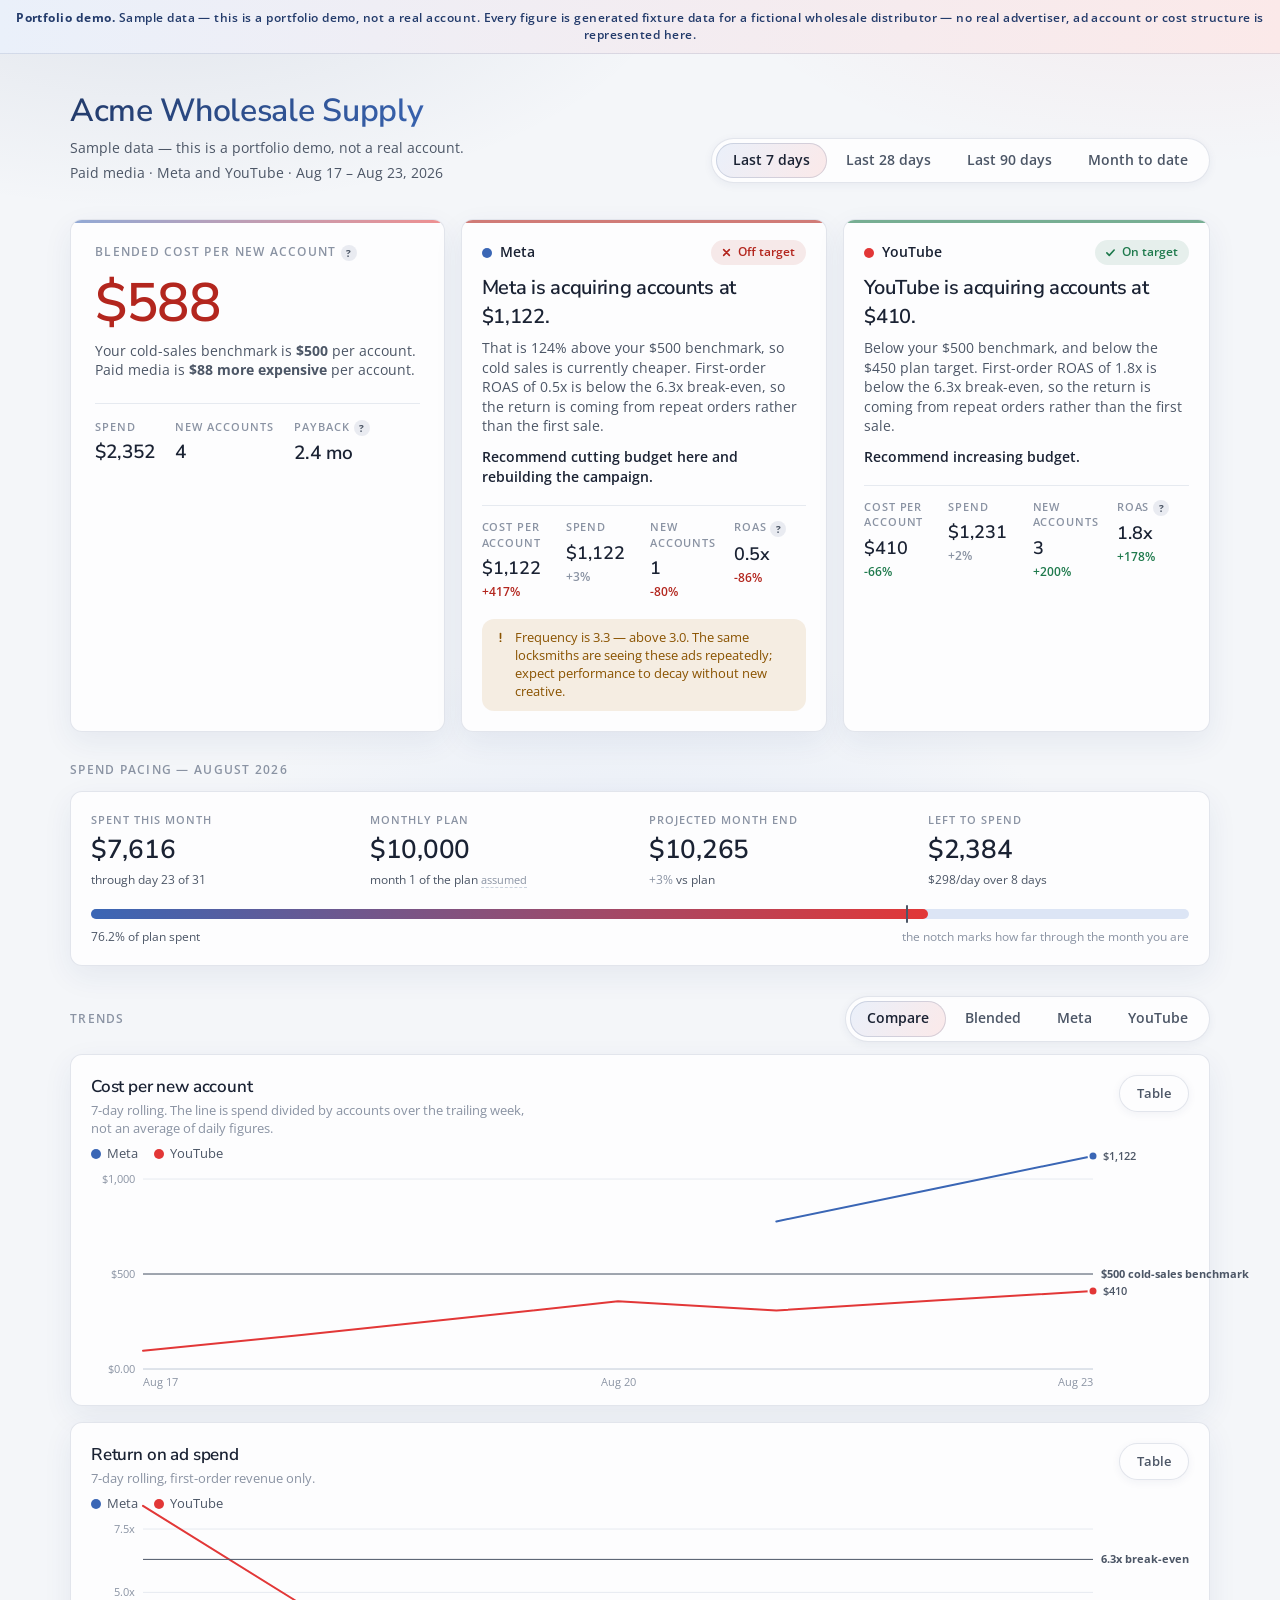
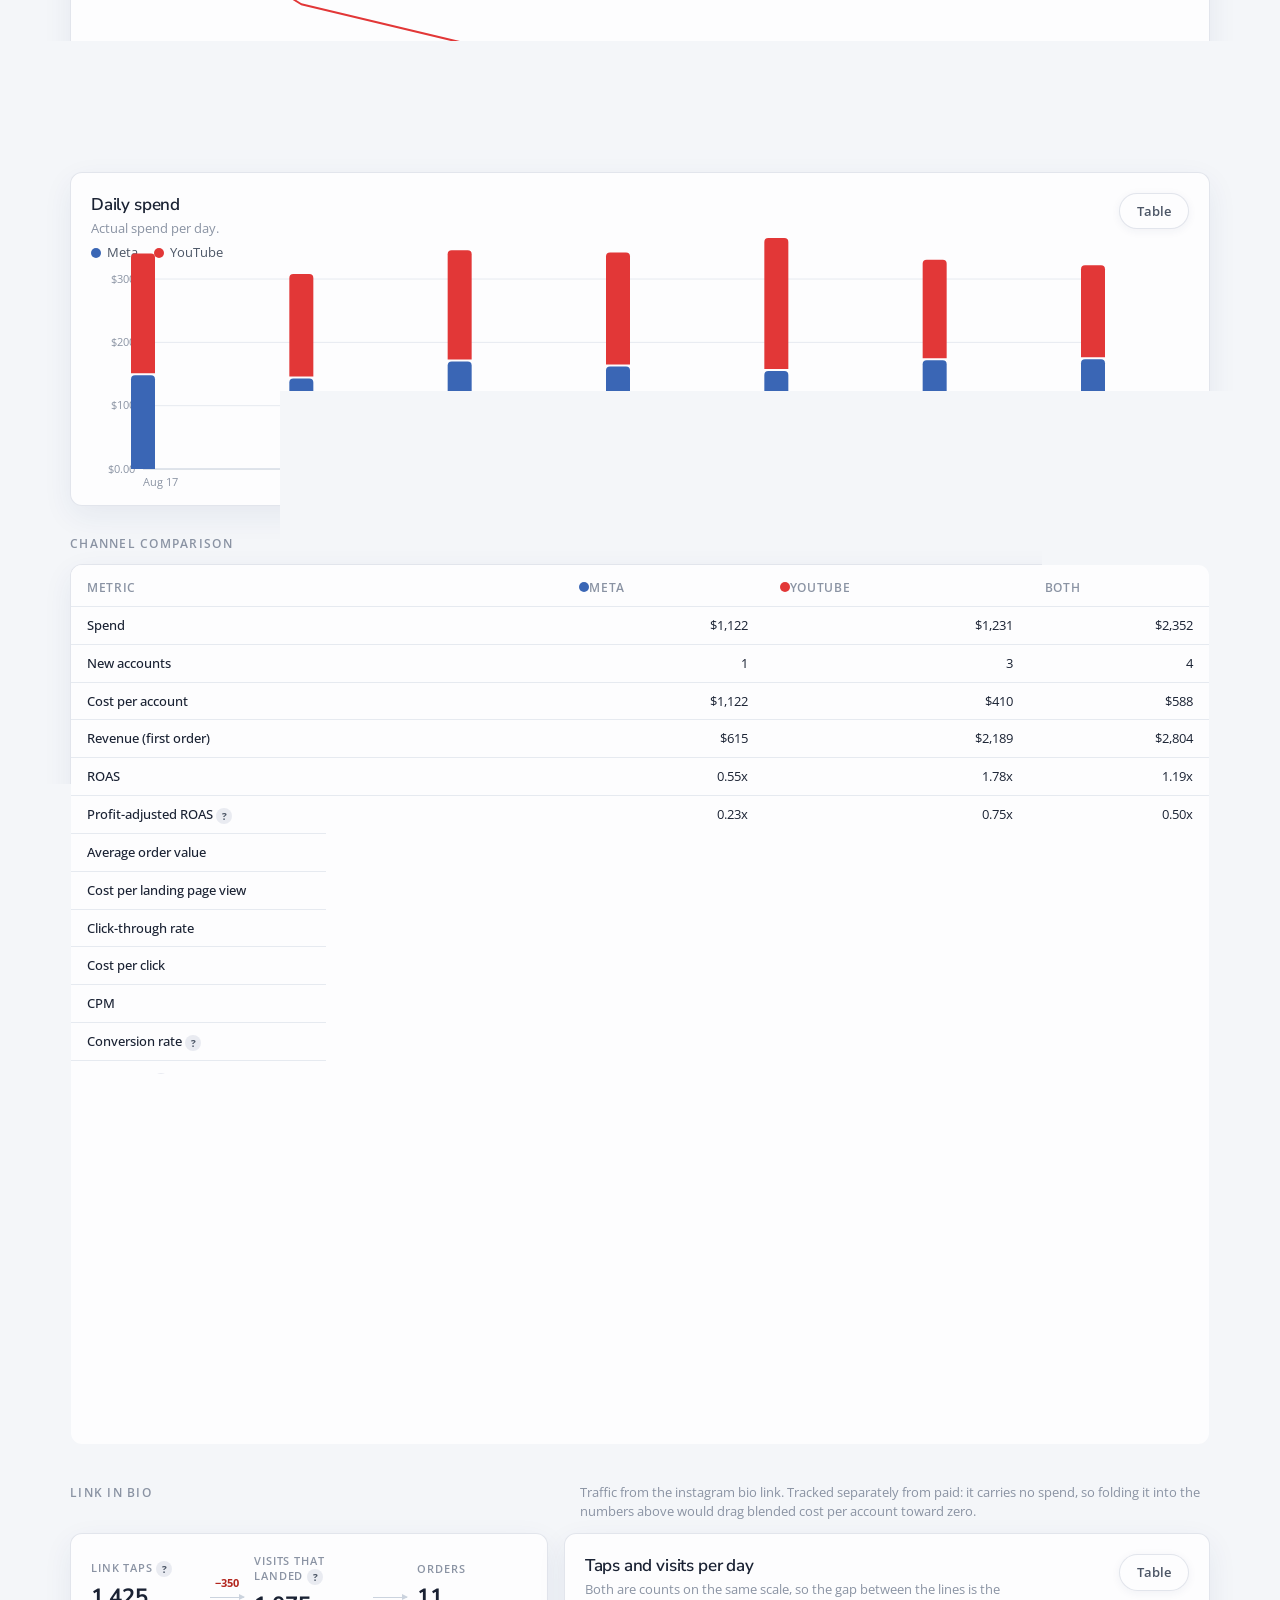
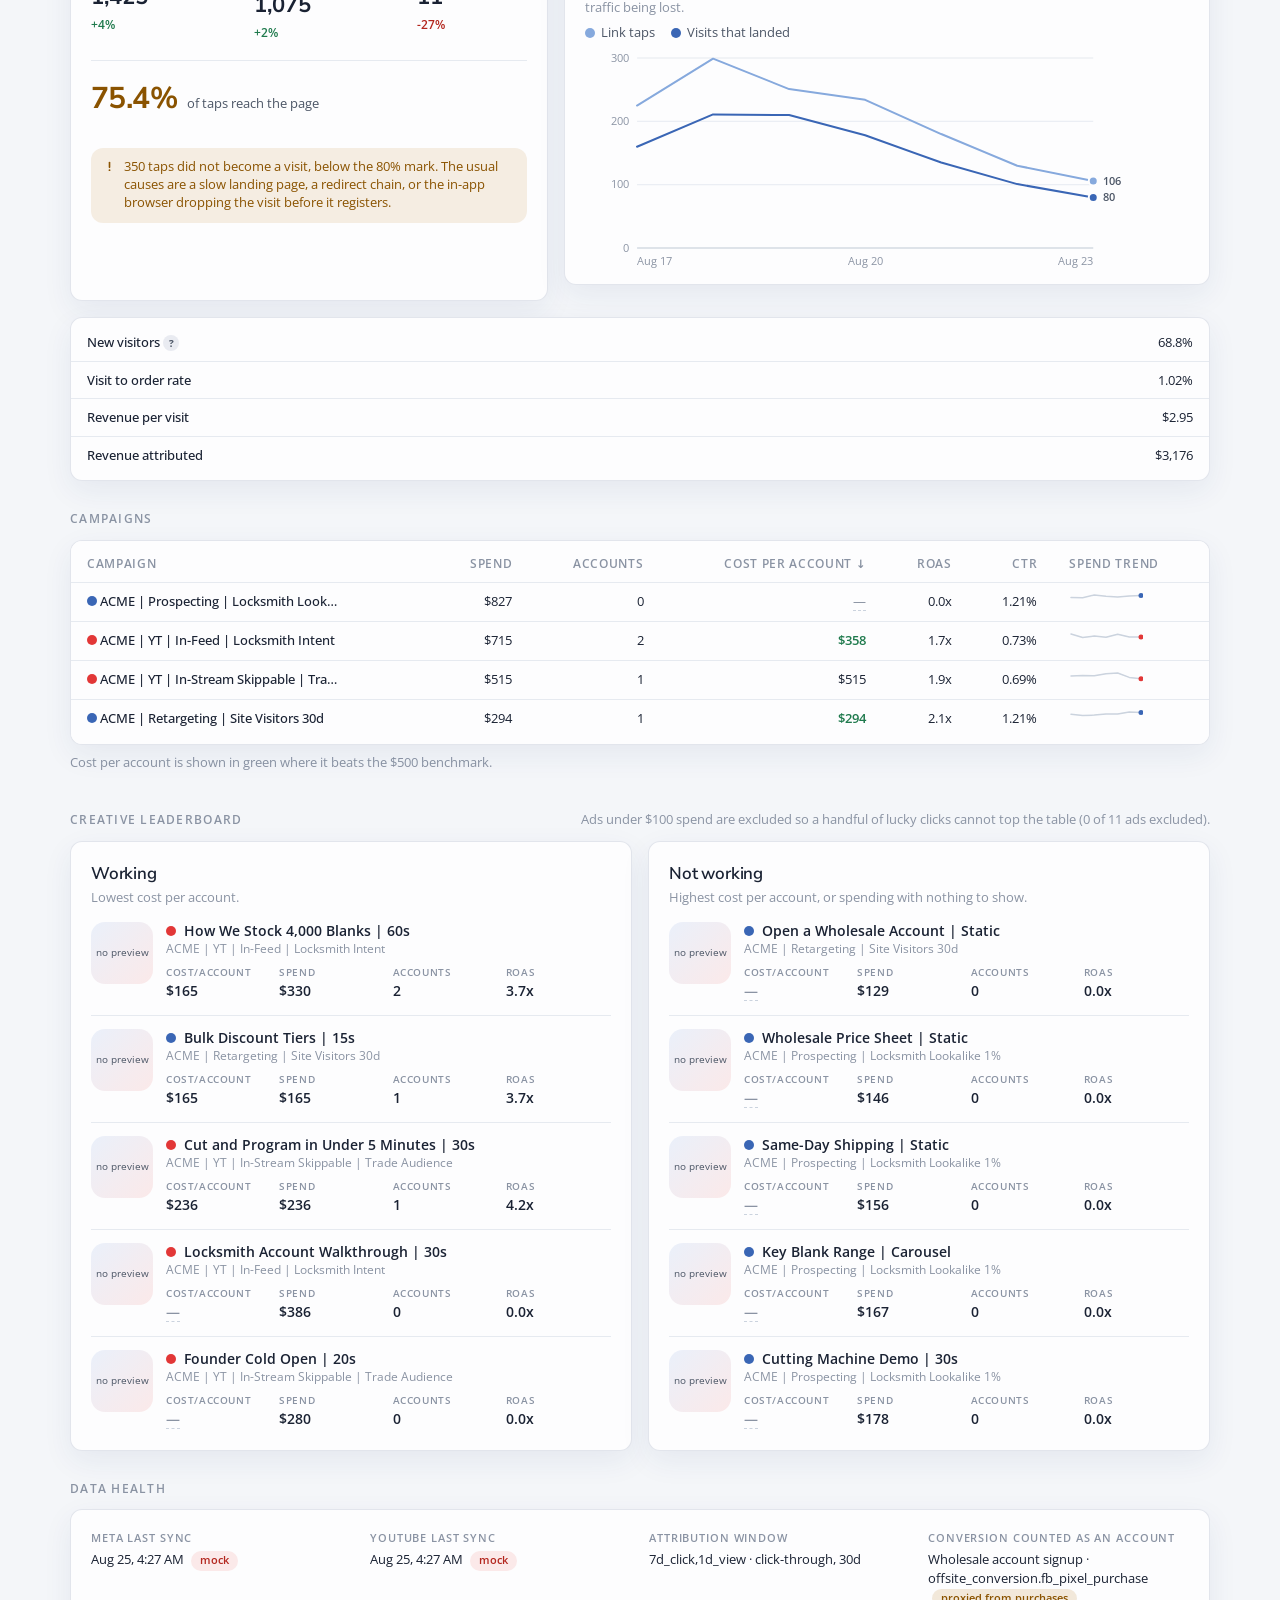
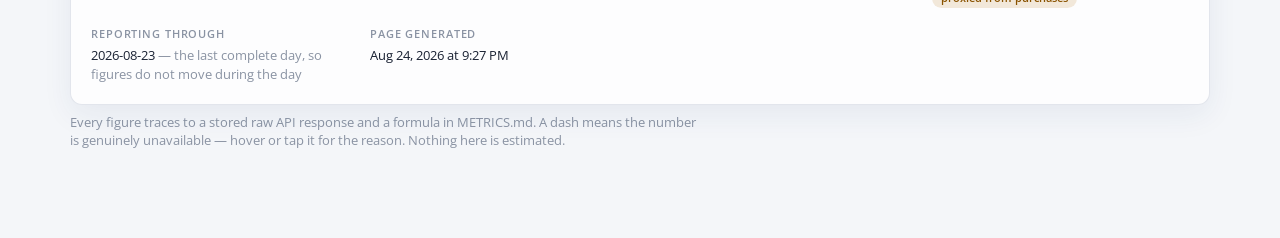
==== commit 9e975358: "Give each export mode its own database Fixture content depends on DEMO_MODE at seed time: campaign n" ====
--- a/docs/7d.html
+++ b/docs/7d.html
@@ -610,7 +610,7 @@
         <tr>
           <th scope="row">
             <span class="swatch swatch-meta" aria-hidden="true"></span>
-            <span class="campaign-name">NKS | Prospecting | Locksmith Lookalike 1%</span>
+            <span class="campaign-name">ACME | Prospecting | Locksmith Lookalike 1%</span>
           </th>
           <td class="num" data-value="827.25">$827</td>
           <td class="num" data-value="0.0">0</td>
@@ -626,7 +626,7 @@
         <tr>
           <th scope="row">
             <span class="swatch swatch-youtube" aria-hidden="true"></span>
-            <span class="campaign-name">NKS | YT | In-Feed | Locksmith Intent</span>
+            <span class="campaign-name">ACME | YT | In-Feed | Locksmith Intent</span>
           </th>
           <td class="num" data-value="715.23">$715</td>
           <td class="num" data-value="2.0">2</td>
@@ -642,7 +642,7 @@
         <tr>
           <th scope="row">
             <span class="swatch swatch-youtube" aria-hidden="true"></span>
-            <span class="campaign-name">NKS | YT | In-Stream Skippable | Trade Audience</span>
+            <span class="campaign-name">ACME | YT | In-Stream Skippable | Trade Audience</span>
           </th>
           <td class="num" data-value="515.28">$515</td>
           <td class="num" data-value="1.0">1</td>
@@ -657,7 +657,7 @@
         <tr>
           <th scope="row">
             <span class="swatch swatch-meta" aria-hidden="true"></span>
-            <span class="campaign-name">NKS | Retargeting | Site Visitors 30d</span>
+            <span class="campaign-name">ACME | Retargeting | Site Visitors 30d</span>
           </th>
           <td class="num" data-value="294.27">$294</td>
           <td class="num" data-value="1.0">1</td>
@@ -700,7 +700,7 @@
           </div>
           <div class="creative-body">
             <p class="creative-name"><span class="swatch swatch-youtube" aria-hidden="true"></span>How We Stock 4,000 Blanks | 60s</p>
-            <p class="creative-campaign">NKS | YT | In-Feed | Locksmith Intent</p>
+            <p class="creative-campaign">ACME | YT | In-Feed | Locksmith Intent</p>
             <dl class="creative-stats">
               <div><dt>Cost/account</dt><dd>$165</dd></div>
               <div><dt>Spend</dt><dd>$330</dd></div>
@@ -716,7 +716,7 @@
           </div>
           <div class="creative-body">
             <p class="creative-name"><span class="swatch swatch-meta" aria-hidden="true"></span>Bulk Discount Tiers | 15s</p>
-            <p class="creative-campaign">NKS | Retargeting | Site Visitors 30d</p>
+            <p class="creative-campaign">ACME | Retargeting | Site Visitors 30d</p>
             <dl class="creative-stats">
               <div><dt>Cost/account</dt><dd>$165</dd></div>
               <div><dt>Spend</dt><dd>$165</dd></div>
@@ -732,7 +732,7 @@
           </div>
           <div class="creative-body">
             <p class="creative-name"><span class="swatch swatch-youtube" aria-hidden="true"></span>Cut and Program in Under 5 Minutes | 30s</p>
-            <p class="creative-campaign">NKS | YT | In-Stream Skippable | Trade Audience</p>
+            <p class="creative-campaign">ACME | YT | In-Stream Skippable | Trade Audience</p>
             <dl class="creative-stats">
               <div><dt>Cost/account</dt><dd>$236</dd></div>
               <div><dt>Spend</dt><dd>$236</dd></div>
@@ -748,7 +748,7 @@
           </div>
           <div class="creative-body">
             <p class="creative-name"><span class="swatch swatch-youtube" aria-hidden="true"></span>Locksmith Account Walkthrough | 30s</p>
-            <p class="creative-campaign">NKS | YT | In-Feed | Locksmith Intent</p>
+            <p class="creative-campaign">ACME | YT | In-Feed | Locksmith Intent</p>
             <dl class="creative-stats">
               <div><dt>Cost/account</dt><dd><span class="unknown" tabindex="0" role="button"
           data-tip="No accounts acquired in this period, so cost per account cannot be calculated. Spend to date is shown instead.">—</span></dd></div>
@@ -765,7 +765,7 @@
           </div>
           <div class="creative-body">
             <p class="creative-name"><span class="swatch swatch-youtube" aria-hidden="true"></span>Founder Cold Open | 20s</p>
-            <p class="creative-campaign">NKS | YT | In-Stream Skippable | Trade Audience</p>
+            <p class="creative-campaign">ACME | YT | In-Stream Skippable | Trade Audience</p>
             <dl class="creative-stats">
               <div><dt>Cost/account</dt><dd><span class="unknown" tabindex="0" role="button"
           data-tip="No accounts acquired in this period, so cost per account cannot be calculated. Spend to date is shown instead.">—</span></dd></div>
@@ -792,7 +792,7 @@
           </div>
           <div class="creative-body">
             <p class="creative-name"><span class="swatch swatch-meta" aria-hidden="true"></span>Open a Wholesale Account | Static</p>
-            <p class="creative-campaign">NKS | Retargeting | Site Visitors 30d</p>
+            <p class="creative-campaign">ACME | Retargeting | Site Visitors 30d</p>
             <dl class="creative-stats">
               <div><dt>Cost/account</dt><dd><span class="unknown" tabindex="0" role="button"
           data-tip="No accounts acquired in this period, so cost per account cannot be calculated. Spend to date is shown instead.">—</span></dd></div>
@@ -809,7 +809,7 @@
           </div>
           <div class="creative-body">
             <p class="creative-name"><span class="swatch swatch-meta" aria-hidden="true"></span>Wholesale Price Sheet | Static</p>
-            <p class="creative-campaign">NKS | Prospecting | Locksmith Lookalike 1%</p>
+            <p class="creative-campaign">ACME | Prospecting | Locksmith Lookalike 1%</p>
             <dl class="creative-stats">
               <div><dt>Cost/account</dt><dd><span class="unknown" tabindex="0" role="button"
           data-tip="No accounts acquired in this period, so cost per account cannot be calculated. Spend to date is shown instead.">—</span></dd></div>
@@ -826,7 +826,7 @@
           </div>
           <div class="creative-body">
             <p class="creative-name"><span class="swatch swatch-meta" aria-hidden="true"></span>Same-Day Shipping | Static</p>
-            <p class="creative-campaign">NKS | Prospecting | Locksmith Lookalike 1%</p>
+            <p class="creative-campaign">ACME | Prospecting | Locksmith Lookalike 1%</p>
             <dl class="creative-stats">
               <div><dt>Cost/account</dt><dd><span class="unknown" tabindex="0" role="button"
           data-tip="No accounts acquired in this period, so cost per account cannot be calculated. Spend to date is shown instead.">—</span></dd></div>
@@ -843,7 +843,7 @@
           </div>
           <div class="creative-body">
             <p class="creative-name"><span class="swatch swatch-meta" aria-hidden="true"></span>Key Blank Range | Carousel</p>
-            <p class="creative-campaign">NKS | Prospecting | Locksmith Lookalike 1%</p>
+            <p class="creative-campaign">ACME | Prospecting | Locksmith Lookalike 1%</p>
             <dl class="creative-stats">
               <div><dt>Cost/account</dt><dd><span class="unknown" tabindex="0" role="button"
           data-tip="No accounts acquired in this period, so cost per account cannot be calculated. Spend to date is shown instead.">—</span></dd></div>
@@ -860,7 +860,7 @@
           </div>
           <div class="creative-body">
             <p class="creative-name"><span class="swatch swatch-meta" aria-hidden="true"></span>Cutting Machine Demo | 30s</p>
-            <p class="creative-campaign">NKS | Prospecting | Locksmith Lookalike 1%</p>
+            <p class="creative-campaign">ACME | Prospecting | Locksmith Lookalike 1%</p>
             <dl class="creative-stats">
               <div><dt>Cost/account</dt><dd><span class="unknown" tabindex="0" role="button"
           data-tip="No accounts acquired in this period, so cost per account cannot be calculated. Spend to date is shown instead.">—</span></dd></div>
@@ -887,7 +887,7 @@
       <div class="health-item ">
         <dt>Meta last sync</dt>
         <dd>
-          Aug 25, 12:08 AM
+          Aug 25, 4:27 AM
           <span class="tag tag-mock">mock</span>
           
         </dd>
@@ -896,7 +896,7 @@
       <div class="health-item ">
         <dt>YouTube last sync</dt>
         <dd>
-          Aug 25, 12:08 AM
+          Aug 25, 4:27 AM
           <span class="tag tag-mock">mock</span>
           
         </dd>
@@ -923,7 +923,7 @@
       </div>
       <div class="health-item">
         <dt>Page generated</dt>
-        <dd>Aug 24, 2026 at 5:08 PM</dd>
+        <dd>Aug 24, 2026 at 9:27 PM</dd>
       </div>
     </dl>
   </div>
@@ -935,7 +935,7 @@
 
 </main>
 
-<script type="application/json" id="view-data">{"generated_at": "Aug 24, 2026 at 5:08 PM", "data_mode": "mock", "client": {"name": "Acme Wholesale Supply", "short": "ACME", "tagline": "Sample data \u2014 this is a portfolio demo, not a real account.", "demo": true}, "range_key": "7d", "ranges": [{"key": "7d", "label": "Last 7 days", "selected": true}, {"key": "28d", "label": "Last 28 days", "selected": false}, {"key": "90d", "label": "Last 90 days", "selected": false}, {"key": "mtd", "label": "Month to date", "selected": false}], "window": {"start": "2026-08-17", "end": "2026-08-23", "label": "Last 7 days", "days": 7, "pretty": "Aug 17 \u2013 Aug 23, 2026"}, "prior_window": {"pretty": "Aug 10 \u2013 Aug 16"}, "channels": [{"key": "meta", "label": "Meta", "detail": "Facebook + Instagram", "is_blended": false, "metrics": {"spend": {"value": 1121.5199999999998, "reason": null}, "impressions": {"value": 79053.0, "reason": null}, "clicks": {"value": 954.0, "reason": null}, "conversions": {"value": 1.0, "reason": null}, "revenue": {"value": 615.1, "reason": null}, "cac": {"value": 1121.5199999999998, "reason": null}, "roas": {"value": 0.5484521007204509, "reason": null}, "profit_roas": {"value": 0.23034988230258938, "reason": null}, "cpm": {"value": 14.186937877120409, "reason": null}, "cpc": {"value": 1.1755974842767294, "reason": null}, "ctr": {"value": 0.012067853212401806, "reason": null}, "cvr": {"value": 0.0012578616352201257, "reason": null}, "aov": {"value": 615.1, "reason": null}, "cost_per_lpv": {"value": 1.8476441515650737, "reason": null}, "cpv": {"value": null, "reason": "This channel does not report video views."}, "view_rate": {"value": null, "reason": "This channel does not report video views."}, "vtr_25": {"value": 0.05963088054849278, "reason": null}, "vtr_50": {"value": 0.0344325958534148, "reason": null}, "vtr_75": {"value": 0.021934651436378128, "reason": null}, "vtr_100": {"value": 0.014193009752950552, "reason": null}, "thumbstop": {"value": 0.2962442918042326, "reason": null}, "frequency": {"value": 3.2973096976016683, "reason": null}, "payback_months": {"value": 4.486079999999999, "reason": null}, "ltv_to_cac": {"value": 4.458235252157787, "reason": null}, "_conversion_source": {"value": null, "reason": "purchase_proxy"}}, "deltas": {"cac": {"value": 4.165914325195761, "reason": null}, "roas": {"value": -0.8634755830844335, "reason": null}, "spend": {"value": 0.033182865039152236, "reason": null}, "conversions": {"value": -0.8, "reason": null}}, "verdict": {"state": "critical", "headline": "Meta is acquiring accounts at $1,122.", "detail": "That is 124% above your $500 benchmark, so cold sales is currently cheaper. First-order ROAS of 0.5x is below the 6.3x break-even, so the return is coming from repeat orders rather than the first sale.", "recommendation": "Recommend cutting budget here and rebuilding the campaign."}, "frequency_flag": true, "series": [{"date": "2026-08-17", "spend": 147.89999999999998, "conversions": 0.0, "revenue": 0.0, "cac": {"value": null, "reason": "No accounts acquired in this period, so cost per account cannot be calculated. Spend to date is shown instead."}, "roas": {"value": 0.0, "reason": null}, "cac_daily": {"value": null, "reason": "No accounts acquired in this period, so cost per account cannot be calculated. Spend to date is shown instead."}}, {"date": "2026-08-18", "spend": 142.84, "conversions": 0.0, "revenue": 0.0, "cac": {"value": null, "reason": "No accounts acquired in this period, so cost per account cannot be calculated. Spend to date is shown instead."}, "roas": {"value": 0.0, "reason": null}, "cac_daily": {"value": null, "reason": "No accounts acquired in this period, so cost per account cannot be calculated. Spend to date is shown instead."}}, {"date": "2026-08-19", "spend": 169.58999999999997, "conversions": 0.0, "revenue": 0.0, "cac": {"value": null, "reason": "No accounts acquired in this period, so cost per account cannot be calculated. Spend to date is shown instead."}, "roas": {"value": 0.0, "reason": null}, "cac_daily": {"value": null, "reason": "No accounts acquired in this period, so cost per account cannot be calculated. Spend to date is shown instead."}}, {"date": "2026-08-20", "spend": 161.66, "conversions": 0.0, "revenue": 0.0, "cac": {"value": null, "reason": "No accounts acquired in this period, so cost per account cannot be calculated. Spend to date is shown instead."}, "roas": {"value": 0.0, "reason": null}, "cac_daily": {"value": null, "reason": "No accounts acquired in this period, so cost per account cannot be calculated. Spend to date is shown instead."}}, {"date": "2026-08-21", "spend": 154.54999999999998, "conversions": 1.0, "revenue": 615.1, "cac": {"value": 776.54, "reason": null}, "roas": {"value": 0.7921034331779433, "reason": null}, "cac_daily": {"value": 154.54999999999998, "reason": null}}, {"date": "2026-08-22", "spend": 171.87, "conversions": 0.0, "revenue": 0.0, "cac": {"value": 948.41, "reason": null}, "roas": {"value": 0.6485591674486773, "reason": null}, "cac_daily": {"value": null, "reason": "No accounts acquired in this period, so cost per account cannot be calculated. Spend to date is shown instead."}}, {"date": "2026-08-23", "spend": 173.11, "conversions": 0.0, "revenue": 0.0, "cac": {"value": 1121.52, "reason": null}, "roas": {"value": 0.5484521007204508, "reason": null}, "cac_daily": {"value": null, "reason": "No accounts acquired in this period, so cost per account cannot be calculated. Spend to date is shown instead."}}], "row_count": 49}, {"key": "youtube", "label": "YouTube", "detail": "Google Ads video campaigns", "is_blended": false, "metrics": {"spend": {"value": 1230.5100000000002, "reason": null}, "impressions": {"value": 135448.0, "reason": null}, "clicks": {"value": 963.0, "reason": null}, "conversions": {"value": 3.0, "reason": null}, "revenue": {"value": 2189.0, "reason": null}, "cac": {"value": 410.1700000000001, "reason": null}, "roas": {"value": 1.7789371886453582, "reason": null}, "profit_roas": {"value": 0.7471536192310504, "reason": null}, "cpm": {"value": 9.084741007619163, "reason": null}, "cpc": {"value": 1.2777881619937697, "reason": null}, "ctr": {"value": 0.007109739531037741, "reason": null}, "cvr": {"value": 0.0036719706242350062, "reason": null}, "aov": {"value": 729.6666666666666, "reason": null}, "cost_per_lpv": {"value": 1.9470094936708864, "reason": null}, "cpv": {"value": 0.042413828760512896, "reason": null}, "view_rate": {"value": 0.2141929005965389, "reason": null}, "vtr_25": {"value": 0.3227511664993208, "reason": null}, "vtr_50": {"value": 0.1999955702557439, "reason": null}, "vtr_75": {"value": 0.14190685724410845, "reason": null}, "vtr_100": {"value": 0.09349713543204773, "reason": null}, "thumbstop": {"value": null, "reason": "Thumbstop rate is a Meta metric; not reported here."}, "frequency": {"value": 1.8194616087260223, "reason": null}, "payback_months": {"value": 1.6406800000000004, "reason": null}, "ltv_to_cac": {"value": 12.19006753297413, "reason": null}, "_conversion_source": {"value": null, "reason": "purchase_proxy"}}, "deltas": {"cac": {"value": -0.660823114007161, "reason": null}, "roas": {"value": 1.7784348447599294, "reason": null}, "spend": {"value": 0.0175306579785169, "reason": null}, "conversions": {"value": 2.0, "reason": null}}, "verdict": {"state": "good", "headline": "YouTube is acquiring accounts at $410.", "detail": "Below your $500 benchmark, and below the $450 plan target. First-order ROAS of 1.8x is below the 6.3x break-even, so the return is coming from repeat orders rather than the first sale.", "recommendation": "Recommend increasing budget."}, "frequency_flag": false, "series": [{"date": "2026-08-17", "spend": 192.47, "conversions": 2.0, "revenue": 1619.54, "cac": {"value": 96.235, "reason": null}, "roas": {"value": 8.414506156803657, "reason": null}, "cac_daily": {"value": 96.235, "reason": null}}, {"date": "2026-08-18", "spend": 165.06, "conversions": 0.0, "revenue": 0.0, "cac": {"value": 178.765, "reason": null}, "roas": {"value": 4.529801694962661, "reason": null}, "cac_daily": {"value": null, "reason": "No accounts acquired in this period, so cost per account cannot be calculated. Spend to date is shown instead."}}, {"date": "2026-08-19", "spend": 175.7, "conversions": 0.0, "revenue": 0.0, "cac": {"value": 266.615, "reason": null}, "roas": {"value": 3.0372259625302402, "reason": null}, "cac_daily": {"value": null, "reason": "No accounts acquired in this period, so cost per account cannot be calculated. Spend to date is shown instead."}}, {"date": "2026-08-20", "spend": 180.18999999999997, "conversions": 0.0, "revenue": 0.0, "cac": {"value": 356.71, "reason": null}, "roas": {"value": 2.270107370132601, "reason": null}, "cac_daily": {"value": null, "reason": "No accounts acquired in this period, so cost per account cannot be calculated. Spend to date is shown instead."}}, {"date": "2026-08-21", "spend": 210.01999999999998, "conversions": 1.0, "revenue": 569.46, "cac": {"value": 307.81333333333333, "reason": null}, "roas": {"value": 2.3704842761847007, "reason": null}, "cac_daily": {"value": 210.01999999999998, "reason": null}}, {"date": "2026-08-22", "spend": 158.4, "conversions": 0.0, "revenue": 0.0, "cac": {"value": 360.6133333333333, "reason": null}, "roas": {"value": 2.023404569991866, "reason": null}, "cac_daily": {"value": null, "reason": "No accounts acquired in this period, so cost per account cannot be calculated. Spend to date is shown instead."}}, {"date": "2026-08-23", "spend": 148.67000000000002, "conversions": 0.0, "revenue": 0.0, "cac": {"value": 410.17, "reason": null}, "roas": {"value": 1.7789371886453584, "reason": null}, "cac_daily": {"value": null, "reason": "No accounts acquired in this period, so cost per account cannot be calculated. Spend to date is shown instead."}}], "row_count": 28}], "blended": {"key": "blended", "label": "Both channels", "detail": "Meta + YouTube", "is_blended": true, "metrics": {"spend": {"value": 2352.03, "reason": null}, "impressions": {"value": 214501.0, "reason": null}, "clicks": {"value": 1917.0, "reason": null}, "conversions": {"value": 4.0, "reason": null}, "revenue": {"value": 2804.1, "reason": null}, "cac": {"value": 588.0075, "reason": null}, "roas": {"value": 1.1922041810691189, "reason": null}, "profit_roas": {"value": 0.5007257560490299, "reason": null}, "cpm": {"value": 10.96512370571699, "reason": null}, "cpc": {"value": 1.2269327073552427, "reason": null}, "ctr": {"value": 0.008937021272628099, "reason": null}, "cvr": {"value": 0.0024813895781637717, "reason": null}, "aov": {"value": 701.025, "reason": null}, "cost_per_lpv": {"value": 1.8983292978208235, "reason": null}, "cpv": {"value": 0.0810709361643458, "reason": null}, "view_rate": {"value": 0.13525344870187087, "reason": null}, "vtr_25": {"value": 0.22577983319425085, "reason": null}, "vtr_50": {"value": 0.13897837306119784, "reason": null}, "vtr_75": {"value": 0.09769185225243705, "reason": null}, "vtr_100": {"value": 0.06427009664290609, "reason": null}, "thumbstop": {"value": 0.10917897818658188, "reason": null}, "frequency": {"value": null, "reason": "Reach cannot be added across platforms \u2014 the same locksmith may see both, and neither API reports the overlap. Frequency is shown per channel instead."}, "payback_months": {"value": 2.35203, "reason": null}, "ltv_to_cac": {"value": 8.503292900175593, "reason": null}, "_conversion_source": {"value": null, "reason": "purchase_proxy"}}, "deltas": {"cac": {"value": 0.5374017892548834, "reason": null}, "roas": {"value": -0.46720894318223444, "reason": null}, "spend": {"value": 0.02493452616992227, "reason": null}, "conversions": {"value": -0.3333333333333333, "reason": null}}, "verdict": {"state": "critical", "headline": "Both channels is acquiring accounts at $588.", "detail": "That is 18% above your $500 benchmark, so cold sales is currently cheaper. First-order ROAS of 1.2x is below the 6.3x break-even, so the return is coming from repeat orders rather than the first sale.", "recommendation": "Recommend cutting budget here and rebuilding the campaign."}, "frequency_flag": false, "series": [{"date": "2026-08-17", "spend": 340.37, "conversions": 2.0, "revenue": 1619.54, "cac": {"value": 170.185, "reason": null}, "roas": {"value": 4.758174927285014, "reason": null}, "cac_daily": {"value": 170.185, "reason": null}}, {"date": "2026-08-18", "spend": 307.90000000000003, "conversions": 0.0, "revenue": 0.0, "cac": {"value": 324.135, "reason": null}, "roas": {"value": 2.4982491862958334, "reason": null}, "cac_daily": {"value": null, "reason": "No accounts acquired in this period, so cost per account cannot be calculated. Spend to date is shown instead."}}, {"date": "2026-08-19", "spend": 345.28999999999996, "conversions": 0.0, "revenue": 0.0, "cac": {"value": 496.78, "reason": null}, "roas": {"value": 1.630037441120818, "reason": null}, "cac_daily": {"value": null, "reason": "No accounts acquired in this period, so cost per account cannot be calculated. Spend to date is shown instead."}}, {"date": "2026-08-20", "spend": 341.85, "conversions": 0.0, "revenue": 0.0, "cac": {"value": 667.7049999999999, "reason": null}, "roas": {"value": 1.212766116773126, "reason": null}, "cac_daily": {"value": null, "reason": "No accounts acquired in this period, so cost per account cannot be calculated. Spend to date is shown instead."}}, {"date": "2026-08-21", "spend": 364.56999999999994, "conversions": 2.0, "revenue": 1184.56, "cac": {"value": 424.99499999999995, "reason": null}, "roas": {"value": 1.6494899939999295, "reason": null}, "cac_daily": {"value": 182.28499999999997, "reason": null}}, {"date": "2026-08-22", "spend": 330.27, "conversions": 0.0, "revenue": 0.0, "cac": {"value": 507.56249999999994, "reason": null}, "roas": {"value": 1.381159955670484, "reason": null}, "cac_daily": {"value": null, "reason": "No accounts acquired in this period, so cost per account cannot be calculated. Spend to date is shown instead."}}, {"date": "2026-08-23", "spend": 321.78000000000003, "conversions": 0.0, "revenue": 0.0, "cac": {"value": 588.0074999999999, "reason": null}, "roas": {"value": 1.192204181069119, "reason": null}, "cac_daily": {"value": null, "reason": "No accounts acquired in this period, so cost per account cannot be calculated. Spend to date is shown instead."}}], "row_count": 77}, "pacing": {"mtd_spend": 7615.670000000003, "planned_monthly": 10000.0, "days_elapsed": 23, "days_remaining": 8, "days_in_month": 31, "projected": {"value": 10264.59869565218, "reason": null}, "pct_of_plan": {"value": 0.7615670000000003, "reason": null}, "projected_vs_plan": {"value": 0.02645986956521792, "reason": null}, "daily_budget_remaining": {"value": 298.04124999999965, "reason": null}, "month_label": "August 2026", "program_month": 1, "start_assumed": true}, "benchmarks": {"cac": 500.0, "cac_target": 450.0, "breakeven_roas": 6.3, "gross_margin": 0.42, "frequency_warn": 3.0, "bio_click_to_visit_warn": 0.8, "account_ltv_gp": 5000.0, "account_monthly_gp": 250.0}, "campaigns": [{"key": "meta|23861004417710", "name": "NKS | Prospecting | Locksmith Lookalike 1%", "channel": "meta", "campaign_name": "NKS | Prospecting | Locksmith Lookalike 1%", "metrics": {"spend": {"value": 827.25, "reason": null}, "impressions": {"value": 58562.0, "reason": null}, "clicks": {"value": 706.0, "reason": null}, "conversions": {"value": 0.0, "reason": null}, "revenue": {"value": 0.0, "reason": null}, "cac": {"value": null, "reason": "No accounts acquired in this period, so cost per account cannot be calculated. Spend to date is shown instead."}, "roas": {"value": 0.0, "reason": null}, "profit_roas": {"value": 0.0, "reason": null}, "cpm": {"value": 14.126054438031488, "reason": null}, "cpc": {"value": 1.171742209631728, "reason": null}, "ctr": {"value": 0.012055599194016598, "reason": null}, "cvr": {"value": 0.0, "reason": null}, "aov": {"value": null, "reason": "No conversions in this period."}, "cost_per_lpv": {"value": 1.8342572062084257, "reason": null}, "cpv": {"value": null, "reason": "This channel does not report video views."}, "view_rate": {"value": null, "reason": "This channel does not report video views."}, "vtr_25": {"value": 0.05530890338444725, "reason": null}, "vtr_50": {"value": 0.03196612137563608, "reason": null}, "vtr_75": {"value": 0.020354496089614427, "reason": null}, "vtr_100": {"value": 0.013165533964003962, "reason": null}, "thumbstop": {"value": 0.293979030770807, "reason": null}, "frequency": {"value": null, "reason": "No period-level reach stored for this date range."}, "payback_months": {"value": null, "reason": "Needs a cost per account first."}, "ltv_to_cac": {"value": null, "reason": "Needs a cost per account first."}, "_conversion_source": {"value": null, "reason": "purchase_proxy"}}, "spend": 827.25, "conversions": 0.0, "cac": null, "roas": 0.0, "sparkline": [107.31, 105.85, 131.51, 120.08000000000001, 112.91, 123.15, 126.44]}, {"key": "youtube|21455930188", "name": "NKS | YT | In-Feed | Locksmith Intent", "channel": "youtube", "campaign_name": "NKS | YT | In-Feed | Locksmith Intent", "metrics": {"spend": {"value": 715.23, "reason": null}, "impressions": {"value": 78682.0, "reason": null}, "clicks": {"value": 573.0, "reason": null}, "conversions": {"value": 2.0, "reason": null}, "revenue": {"value": 1208.49, "reason": null}, "cac": {"value": 357.615, "reason": null}, "roas": {"value": 1.6896522796862548, "reason": null}, "profit_roas": {"value": 0.7096539574682269, "reason": null}, "cpm": {"value": 9.090134973691567, "reason": null}, "cpc": {"value": 1.2482198952879582, "reason": null}, "ctr": {"value": 0.00728247883887039, "reason": null}, "cvr": {"value": 0.00411522633744856, "reason": null}, "aov": {"value": 604.245, "reason": null}, "cost_per_lpv": {"value": 1.9022074468085106, "reason": null}, "cpv": {"value": 0.04254029619936954, "reason": null}, "view_rate": {"value": 0.21368292620929819, "reason": null}, "vtr_25": {"value": 0.341361429551867, "reason": null}, "vtr_50": {"value": 0.21154774916753513, "reason": null}, "vtr_75": {"value": 0.15011057166823416, "reason": null}, "vtr_100": {"value": 0.09891716021453445, "reason": null}, "thumbstop": {"value": null, "reason": "Thumbstop rate is a Meta metric; not reported here."}, "frequency": {"value": null, "reason": "No period-level reach stored for this date range."}, "payback_months": {"value": 1.43046, "reason": null}, "ltv_to_cac": {"value": 13.98151643527257, "reason": null}, "_conversion_source": {"value": null, "reason": "purchase_proxy"}}, "spend": 715.23, "conversions": 2.0, "cac": 357.615, "roas": 1.6896522796862548, "sparkline": [120.84, 90.64, 102.39, 92.99, 118.5, 95.37, 94.5]}, {"key": "youtube|21455930712", "name": "NKS | YT | In-Stream Skippable | Trade Audience", "channel": "youtube", "campaign_name": "NKS | YT | In-Stream Skippable | Trade Audience", "metrics": {"spend": {"value": 515.28, "reason": null}, "impressions": {"value": 56766.0, "reason": null}, "clicks": {"value": 390.0, "reason": null}, "conversions": {"value": 1.0, "reason": null}, "revenue": {"value": 980.51, "reason": null}, "cac": {"value": 515.28, "reason": null}, "roas": {"value": 1.902868343424934, "reason": null}, "profit_roas": {"value": 0.7992047042384722, "reason": null}, "cpm": {"value": 9.077264559771693, "reason": null}, "cpc": {"value": 1.3212307692307692, "reason": null}, "ctr": {"value": 0.00687030969242152, "reason": null}, "cvr": {"value": 0.0030211480362537764, "reason": null}, "aov": {"value": 980.51, "reason": null}, "cost_per_lpv": {"value": 2.0128125, "reason": null}, "cpv": {"value": 0.04223952783015001, "reason": null}, "view_rate": {"value": 0.21489976394320545, "reason": null}, "vtr_25": {"value": 0.2969559243208963, "reason": null}, "vtr_50": {"value": 0.1839833703273086, "reason": null}, "vtr_75": {"value": 0.1305358841560089, "reason": null}, "vtr_100": {"value": 0.0859845682274601, "reason": null}, "thumbstop": {"value": null, "reason": "Thumbstop rate is a Meta metric; not reported here."}, "frequency": {"value": null, "reason": "No period-level reach stored for this date range."}, "payback_months": {"value": 2.06112, "reason": null}, "ltv_to_cac": {"value": 9.703462195311287, "reason": null}, "_conversion_source": {"value": null, "reason": "purchase_proxy"}}, "spend": 515.28, "conversions": 1.0, "cac": 515.28, "roas": 1.902868343424934, "sparkline": [71.63, 74.42, 73.31, 87.19999999999999, 91.52000000000001, 63.03, 54.17]}, {"key": "meta|23861004418220", "name": "NKS | Retargeting | Site Visitors 30d", "channel": "meta", "campaign_name": "NKS | Retargeting | Site Visitors 30d", "metrics": {"spend": {"value": 294.27, "reason": null}, "impressions": {"value": 20491.0, "reason": null}, "clicks": {"value": 248.0, "reason": null}, "conversions": {"value": 1.0, "reason": null}, "revenue": {"value": 615.1, "reason": null}, "cac": {"value": 294.27, "reason": null}, "roas": {"value": 2.0902572467461855, "reason": null}, "profit_roas": {"value": 0.8779080436333979, "reason": null}, "cpm": {"value": 14.360938948806792, "reason": null}, "cpc": {"value": 1.1865725806451612, "reason": null}, "ctr": {"value": 0.012102874432677761, "reason": null}, "cvr": {"value": 0.0048543689320388345, "reason": null}, "aov": {"value": 615.1, "reason": null}, "cost_per_lpv": {"value": 1.8863461538461537, "reason": null}, "cpv": {"value": null, "reason": "This channel does not report video views."}, "view_rate": {"value": null, "reason": "This channel does not report video views."}, "vtr_25": {"value": 0.07198282172661169, "reason": null}, "vtr_50": {"value": 0.041481626079742324, "reason": null}, "vtr_75": {"value": 0.026450636864965106, "reason": null}, "vtr_100": {"value": 0.01712947147528183, "reason": null}, "thumbstop": {"value": 0.302718266556049, "reason": null}, "frequency": {"value": null, "reason": "No period-level reach stored for this date range."}, "payback_months": {"value": 1.17708, "reason": null}, "ltv_to_cac": {"value": 16.991198559146362, "reason": null}, "_conversion_source": {"value": null, "reason": "purchase_proxy"}}, "spend": 294.27, "conversions": 1.0, "cac": 294.27, "roas": 2.0902572467461855, "sparkline": [40.59, 36.99, 38.08, 41.58, 41.64, 48.72, 46.67]}], "bio": {"has_data": true, "source": "instagram", "metrics": {"link_clicks": {"value": 1425.0, "reason": null}, "sessions": {"value": 1075.0, "reason": null}, "orders": {"value": 11.0, "reason": null}, "revenue": {"value": 3175.87, "reason": null}, "click_to_visit": {"value": 0.7543859649122807, "reason": null}, "lost_clicks": {"value": 350.0, "reason": null}, "visit_to_order": {"value": 0.010232558139534883, "reason": null}, "revenue_per_visit": {"value": 2.9542976744186045, "reason": null}, "new_visitor_share": {"value": 0.6883720930232559, "reason": null}}, "deltas": {"link_clicks": {"value": 0.038629737609329445, "reason": null}, "sessions": {"value": 0.019924098671726755, "reason": null}, "orders": {"value": -0.26666666666666666, "reason": null}}, "series": [{"date": "2026-08-17", "clicks": 225.0, "sessions": 160.0}, {"date": "2026-08-18", "clicks": 299.0, "sessions": 211.0}, {"date": "2026-08-19", "clicks": 251.0, "sessions": 210.0}, {"date": "2026-08-20", "clicks": 234.0, "sessions": 178.0}, {"date": "2026-08-21", "clicks": 180.0, "sessions": 135.0}, {"date": "2026-08-22", "clicks": 130.0, "sessions": 101.0}, {"date": "2026-08-23", "clicks": 106.0, "sessions": 80.0}], "warn": true, "warn_threshold": 0.8, "providers": ["link tool + analytics (fixture)"]}, "creatives": {"best": [{"key": "youtube|704829113355", "name": "How We Stock 4,000 Blanks | 60s", "channel": "youtube", "campaign_name": "NKS | YT | In-Feed | Locksmith Intent", "metrics": {"spend": {"value": 329.61999999999995, "reason": null}, "impressions": {"value": 38426.0, "reason": null}, "clicks": {"value": 246.0, "reason": null}, "conversions": {"value": 2.0, "reason": null}, "revenue": {"value": 1208.49, "reason": null}, "cac": {"value": 164.80999999999997, "reason": null}, "roas": {"value": 3.666312723742492, "reason": null}, "profit_roas": {"value": 1.5398513439718464, "reason": null}, "cpm": {"value": 8.578046114609899, "reason": null}, "cpc": {"value": 1.3399186991869916, "reason": null}, "ctr": {"value": 0.006401915369801696, "reason": null}, "cvr": {"value": 0.00966183574879227, "reason": null}, "aov": {"value": 604.245, "reason": null}, "cost_per_lpv": {"value": 2.0601249999999998, "reason": null}, "cpv": {"value": 0.03772690854984548, "reason": null}, "view_rate": {"value": 0.22737209181283505, "reason": null}, "vtr_25": {"value": 0.33417477749440483, "reason": null}, "vtr_50": {"value": 0.20709935980846303, "reason": null}, "vtr_75": {"value": 0.14695778899703327, "reason": null}, "vtr_100": {"value": 0.09683547597980534, "reason": null}, "thumbstop": {"value": null, "reason": "Thumbstop rate is a Meta metric; not reported here."}, "frequency": {"value": null, "reason": "No period-level reach stored for this date range."}, "payback_months": {"value": 0.6592399999999999, "reason": null}, "ltv_to_cac": {"value": 30.337964929312548, "reason": null}, "_conversion_source": {"value": null, "reason": "purchase_proxy"}}, "spend": 329.61999999999995, "conversions": 2.0, "cac": 164.80999999999997, "roas": 3.666312723742492, "sparkline": [59.21, 36.5, 43.85, 46.23, 51.36, 47.53, 44.94], "thumbnail_url": null, "permalink": null, "asset_type": "video"}, {"key": "meta|23861004418223", "name": "Bulk Discount Tiers | 15s", "channel": "meta", "campaign_name": "NKS | Retargeting | Site Visitors 30d", "metrics": {"spend": {"value": 165.15, "reason": null}, "impressions": {"value": 11517.0, "reason": null}, "clicks": {"value": 152.0, "reason": null}, "conversions": {"value": 1.0, "reason": null}, "revenue": {"value": 615.1, "reason": null}, "cac": {"value": 165.15, "reason": null}, "roas": {"value": 3.724492885255828, "reason": null}, "profit_roas": {"value": 1.5642870118074477, "reason": null}, "cpm": {"value": 14.339671789528524, "reason": null}, "cpc": {"value": 1.086513157894737, "reason": null}, "ctr": {"value": 0.0131978813927238, "reason": null}, "cvr": {"value": 0.007874015748031496, "reason": null}, "aov": {"value": 615.1, "reason": null}, "cost_per_lpv": {"value": 1.702577319587629, "reason": null}, "cpv": {"value": null, "reason": "This channel does not report video views."}, "view_rate": {"value": null, "reason": "This channel does not report video views."}, "vtr_25": {"value": 0.1280715464096553, "reason": null}, "vtr_50": {"value": 0.0738039419987844, "reason": null}, "vtr_75": {"value": 0.04706086654510723, "reason": null}, "vtr_100": {"value": 0.03047668663714509, "reason": null}, "thumbstop": {"value": 0.31987496743943733, "reason": null}, "frequency": {"value": null, "reason": "No period-level reach stored for this date range."}, "payback_months": {"value": 0.6606000000000001, "reason": null}, "ltv_to_cac": {"value": 30.275507114744173, "reason": null}, "_conversion_source": {"value": null, "reason": "purchase_proxy"}}, "spend": 165.15, "conversions": 1.0, "cac": 165.15, "roas": 3.724492885255828, "sparkline": [19.86, 22.27, 20.54, 23.32, 24.94, 30.41, 23.81], "thumbnail_url": null, "permalink": null, "asset_type": "video"}, {"key": "youtube|704829118841", "name": "Cut and Program in Under 5 Minutes | 30s", "channel": "youtube", "campaign_name": "NKS | YT | In-Stream Skippable | Trade Audience", "metrics": {"spend": {"value": 235.57999999999998, "reason": null}, "impressions": {"value": 26136.0, "reason": null}, "clicks": {"value": 179.0, "reason": null}, "conversions": {"value": 1.0, "reason": null}, "revenue": {"value": 980.51, "reason": null}, "cac": {"value": 235.57999999999998, "reason": null}, "roas": {"value": 4.162110535699126, "reason": null}, "profit_roas": {"value": 1.7480864249936328, "reason": null}, "cpm": {"value": 9.013621059075604, "reason": null}, "cpc": {"value": 1.3160893854748603, "reason": null}, "ctr": {"value": 0.006848790939700031, "reason": null}, "cvr": {"value": 0.006535947712418301, "reason": null}, "aov": {"value": 980.51, "reason": null}, "cost_per_lpv": {"value": 2.013504273504273, "reason": null}, "cpv": {"value": 0.04498376933358793, "reason": null}, "view_rate": {"value": 0.2003749617385981, "reason": null}, "vtr_25": {"value": 0.3136287113559841, "reason": null}, "vtr_50": {"value": 0.1942913988368534, "reason": null}, "vtr_75": {"value": 0.13785583103764923, "reason": null}, "vtr_100": {"value": 0.09079430670339761, "reason": null}, "thumbstop": {"value": null, "reason": "Thumbstop rate is a Meta metric; not reported here."}, "frequency": {"value": null, "reason": "No period-level reach stored for this date range."}, "payback_months": {"value": 0.9423199999999999, "reason": null}, "ltv_to_cac": {"value": 21.22421258171322, "reason": null}, "_conversion_source": {"value": null, "reason": "purchase_proxy"}}, "spend": 235.57999999999998, "conversions": 1.0, "cac": 235.57999999999998, "roas": 4.162110535699126, "sparkline": [29.28, 38.25, 37.56, 37.97, 49.07, 25.14, 18.31], "thumbnail_url": null, "permalink": null, "asset_type": "video"}, {"key": "youtube|704829113356", "name": "Locksmith Account Walkthrough | 30s", "channel": "youtube", "campaign_name": "NKS | YT | In-Feed | Locksmith Intent", "metrics": {"spend": {"value": 385.60999999999996, "reason": null}, "impressions": {"value": 40256.0, "reason": null}, "clicks": {"value": 327.0, "reason": null}, "conversions": {"value": 0.0, "reason": null}, "revenue": {"value": 0.0, "reason": null}, "cac": {"value": null, "reason": "No accounts acquired in this period, so cost per account cannot be calculated. Spend to date is shown instead."}, "roas": {"value": 0.0, "reason": null}, "profit_roas": {"value": 0.0, "reason": null}, "cpm": {"value": 9.578944753577106, "reason": null}, "cpc": {"value": 1.1792354740061162, "reason": null}, "ctr": {"value": 0.008123012718600954, "reason": null}, "cvr": {"value": 0.0, "reason": null}, "aov": {"value": null, "reason": "No conversions in this period."}, "cost_per_lpv": {"value": 1.7852314814814814, "reason": null}, "cpv": {"value": 0.047747647350173346, "reason": null}, "view_rate": {"value": 0.2006160572337043, "reason": null}, "vtr_25": {"value": 0.3482213831478537, "reason": null}, "vtr_50": {"value": 0.21579391891891891, "reason": null}, "vtr_75": {"value": 0.15312003179650238, "reason": null}, "vtr_100": {"value": 0.10090421303656598, "reason": null}, "thumbstop": {"value": null, "reason": "Thumbstop rate is a Meta metric; not reported here."}, "frequency": {"value": null, "reason": "No period-level reach stored for this date range."}, "payback_months": {"value": null, "reason": "Needs a cost per account first."}, "ltv_to_cac": {"value": null, "reason": "Needs a cost per account first."}, "_conversion_source": {"value": null, "reason": "purchase_proxy"}}, "spend": 385.60999999999996, "conversions": 0.0, "cac": null, "roas": 0.0, "sparkline": [61.63, 54.14, 58.54, 46.76, 67.14, 47.84, 49.56], "thumbnail_url": null, "permalink": null, "asset_type": "video"}, {"key": "youtube|704829118842", "name": "Founder Cold Open | 20s", "channel": "youtube", "campaign_name": "NKS | YT | In-Stream Skippable | Trade Audience", "metrics": {"spend": {"value": 279.7, "reason": null}, "impressions": {"value": 30630.0, "reason": null}, "clicks": {"value": 211.0, "reason": null}, "conversions": {"value": 0.0, "reason": null}, "revenue": {"value": 0.0, "reason": null}, "cac": {"value": null, "reason": "No accounts acquired in this period, so cost per account cannot be calculated. Spend to date is shown instead."}, "roas": {"value": 0.0, "reason": null}, "profit_roas": {"value": 0.0, "reason": null}, "cpm": {"value": 9.131570355860267, "reason": null}, "cpc": {"value": 1.3255924170616113, "reason": null}, "ctr": {"value": 0.006888671237349004, "reason": null}, "cvr": {"value": 0.0, "reason": null}, "aov": {"value": null, "reason": "No conversions in this period."}, "cost_per_lpv": {"value": 2.012230215827338, "reason": null}, "cpv": {"value": 0.04017523700086182, "reason": null}, "view_rate": {"value": 0.22729350310153446, "reason": null}, "vtr_25": {"value": 0.28272935031015345, "reason": null}, "vtr_50": {"value": 0.1751877244531505, "reason": null}, "vtr_75": {"value": 0.12428991185112635, "reason": null}, "vtr_100": {"value": 0.08188050930460333, "reason": null}, "thumbstop": {"value": null, "reason": "Thumbstop rate is a Meta metric; not reported here."}, "frequency": {"value": null, "reason": "No period-level reach stored for this date range."}, "payback_months": {"value": null, "reason": "Needs a cost per account first."}, "ltv_to_cac": {"value": null, "reason": "Needs a cost per account first."}, "_conversion_source": {"value": null, "reason": "purchase_proxy"}}, "spend": 279.7, "conversions": 0.0, "cac": null, "roas": 0.0, "sparkline": [42.35, 36.17, 35.75, 49.23, 42.45, 37.89, 35.86], "thumbnail_url": null, "permalink": null, "asset_type": "video"}], "worst": [{"key": "meta|23861004418222", "name": "Open a Wholesale Account | Static", "channel": "meta", "campaign_name": "NKS | Retargeting | Site Visitors 30d", "metrics": {"spend": {"value": 129.12, "reason": null}, "impressions": {"value": 8974.0, "reason": null}, "clicks": {"value": 96.0, "reason": null}, "conversions": {"value": 0.0, "reason": null}, "revenue": {"value": 0.0, "reason": null}, "cac": {"value": null, "reason": "No accounts acquired in this period, so cost per account cannot be calculated. Spend to date is shown instead."}, "roas": {"value": 0.0, "reason": null}, "profit_roas": {"value": 0.0, "reason": null}, "cpm": {"value": 14.38823267216403, "reason": null}, "cpc": {"value": 1.345, "reason": null}, "ctr": {"value": 0.010697570759973256, "reason": null}, "cvr": {"value": 0.0, "reason": null}, "aov": {"value": null, "reason": "No conversions in this period."}, "cost_per_lpv": {"value": 2.1884745762711866, "reason": null}, "cpv": {"value": null, "reason": "This channel does not report video views."}, "view_rate": {"value": null, "reason": "This channel does not report video views."}, "vtr_25": {"value": null, "reason": "This channel does not report video completion."}, "vtr_50": {"value": null, "reason": "This channel does not report video completion."}, "vtr_75": {"value": null, "reason": "This channel does not report video completion."}, "vtr_100": {"value": null, "reason": "This channel does not report video completion."}, "thumbstop": {"value": 0.28069979942054823, "reason": null}, "frequency": {"value": null, "reason": "No period-level reach stored for this date range."}, "payback_months": {"value": null, "reason": "Needs a cost per account first."}, "ltv_to_cac": {"value": null, "reason": "Needs a cost per account first."}, "_conversion_source": {"value": null, "reason": "purchase_proxy"}}, "spend": 129.12, "conversions": 0.0, "cac": null, "roas": 0.0, "sparkline": [20.73, 14.72, 17.54, 18.26, 16.7, 18.31, 22.86], "thumbnail_url": null, "permalink": null, "asset_type": "image"}, {"key": "meta|23861004417713", "name": "Wholesale Price Sheet | Static", "channel": "meta", "campaign_name": "NKS | Prospecting | Locksmith Lookalike 1%", "metrics": {"spend": {"value": 145.81, "reason": null}, "impressions": {"value": 9739.0, "reason": null}, "clicks": {"value": 118.0, "reason": null}, "conversions": {"value": 0.0, "reason": null}, "revenue": {"value": 0.0, "reason": null}, "cac": {"value": null, "reason": "No accounts acquired in this period, so cost per account cannot be calculated. Spend to date is shown instead."}, "roas": {"value": 0.0, "reason": null}, "profit_roas": {"value": 0.0, "reason": null}, "cpm": {"value": 14.971763014683233, "reason": null}, "cpc": {"value": 1.235677966101695, "reason": null}, "ctr": {"value": 0.012116233699558476, "reason": null}, "cvr": {"value": 0.0, "reason": null}, "aov": {"value": null, "reason": "No conversions in this period."}, "cost_per_lpv": {"value": 1.9704054054054054, "reason": null}, "cpv": {"value": null, "reason": "This channel does not report video views."}, "view_rate": {"value": null, "reason": "This channel does not report video views."}, "vtr_25": {"value": null, "reason": "This channel does not report video completion."}, "vtr_50": {"value": null, "reason": "This channel does not report video completion."}, "vtr_75": {"value": null, "reason": "This channel does not report video completion."}, "vtr_100": {"value": null, "reason": "This channel does not report video completion."}, "thumbstop": {"value": 0.3046514015812712, "reason": null}, "frequency": {"value": null, "reason": "No period-level reach stored for this date range."}, "payback_months": {"value": null, "reason": "Needs a cost per account first."}, "ltv_to_cac": {"value": null, "reason": "Needs a cost per account first."}, "_conversion_source": {"value": null, "reason": "purchase_proxy"}}, "spend": 145.81, "conversions": 0.0, "cac": null, "roas": 0.0, "sparkline": [13.31, 22.82, 19.01, 21.81, 15.68, 25.3, 27.88], "thumbnail_url": null, "permalink": null, "asset_type": "image"}, {"key": "meta|23861004417716", "name": "Same-Day Shipping | Static", "channel": "meta", "campaign_name": "NKS | Prospecting | Locksmith Lookalike 1%", "metrics": {"spend": {"value": 156.2, "reason": null}, "impressions": {"value": 11401.0, "reason": null}, "clicks": {"value": 145.0, "reason": null}, "conversions": {"value": 0.0, "reason": null}, "revenue": {"value": 0.0, "reason": null}, "cac": {"value": null, "reason": "No accounts acquired in this period, so cost per account cannot be calculated. Spend to date is shown instead."}, "roas": {"value": 0.0, "reason": null}, "profit_roas": {"value": 0.0, "reason": null}, "cpm": {"value": 13.700552583106745, "reason": null}, "cpc": {"value": 1.0772413793103448, "reason": null}, "ctr": {"value": 0.012718182615560038, "reason": null}, "cvr": {"value": 0.0, "reason": null}, "aov": {"value": null, "reason": "No conversions in this period."}, "cost_per_lpv": {"value": 1.6978260869565216, "reason": null}, "cpv": {"value": null, "reason": "This channel does not report video views."}, "view_rate": {"value": null, "reason": "This channel does not report video views."}, "vtr_25": {"value": null, "reason": "This channel does not report video completion."}, "vtr_50": {"value": null, "reason": "This channel does not report video completion."}, "vtr_75": {"value": null, "reason": "This channel does not report video completion."}, "vtr_100": {"value": null, "reason": "This channel does not report video completion."}, "thumbstop": {"value": 0.3033067274800456, "reason": null}, "frequency": {"value": null, "reason": "No period-level reach stored for this date range."}, "payback_months": {"value": null, "reason": "Needs a cost per account first."}, "ltv_to_cac": {"value": null, "reason": "Needs a cost per account first."}, "_conversion_source": {"value": null, "reason": "purchase_proxy"}}, "spend": 156.2, "conversions": 0.0, "cac": null, "roas": 0.0, "sparkline": [19.09, 16.02, 30.06, 20.47, 19.27, 28.47, 22.82], "thumbnail_url": null, "permalink": null, "asset_type": "image"}, {"key": "meta|23861004417717", "name": "Key Blank Range | Carousel", "channel": "meta", "campaign_name": "NKS | Prospecting | Locksmith Lookalike 1%", "metrics": {"spend": {"value": 167.07, "reason": null}, "impressions": {"value": 11956.0, "reason": null}, "clicks": {"value": 140.0, "reason": null}, "conversions": {"value": 0.0, "reason": null}, "revenue": {"value": 0.0, "reason": null}, "cac": {"value": null, "reason": "No accounts acquired in this period, so cost per account cannot be calculated. Spend to date is shown instead."}, "roas": {"value": 0.0, "reason": null}, "profit_roas": {"value": 0.0, "reason": null}, "cpm": {"value": 13.973737035797924, "reason": null}, "cpc": {"value": 1.1933571428571428, "reason": null}, "ctr": {"value": 0.0117096018735363, "reason": null}, "cvr": {"value": 0.0, "reason": null}, "aov": {"value": null, "reason": "No conversions in this period."}, "cost_per_lpv": {"value": 1.8563333333333332, "reason": null}, "cpv": {"value": null, "reason": "This channel does not report video views."}, "view_rate": {"value": null, "reason": "This channel does not report video views."}, "vtr_25": {"value": null, "reason": "This channel does not report video completion."}, "vtr_50": {"value": null, "reason": "This channel does not report video completion."}, "vtr_75": {"value": null, "reason": "This channel does not report video completion."}, "vtr_100": {"value": null, "reason": "This channel does not report video completion."}, "thumbstop": {"value": 0.28370692539310804, "reason": null}, "frequency": {"value": null, "reason": "No period-level reach stored for this date range."}, "payback_months": {"value": null, "reason": "Needs a cost per account first."}, "ltv_to_cac": {"value": null, "reason": "Needs a cost per account first."}, "_conversion_source": {"value": null, "reason": "purchase_proxy"}}, "spend": 167.07, "conversions": 0.0, "cac": null, "roas": 0.0, "sparkline": [23.79, 17.55, 30.42, 22.65, 21.89, 21.4, 29.37], "thumbnail_url": null, "permalink": null, "asset_type": "image"}, {"key": "meta|23861004417712", "name": "Cutting Machine Demo | 30s", "channel": "meta", "campaign_name": "NKS | Prospecting | Locksmith Lookalike 1%", "metrics": {"spend": {"value": 177.5, "reason": null}, "impressions": {"value": 12576.0, "reason": null}, "clicks": {"value": 154.0, "reason": null}, "conversions": {"value": 0.0, "reason": null}, "revenue": {"value": 0.0, "reason": null}, "cac": {"value": null, "reason": "No accounts acquired in this period, so cost per account cannot be calculated. Spend to date is shown instead."}, "roas": {"value": 0.0, "reason": null}, "profit_roas": {"value": 0.0, "reason": null}, "cpm": {"value": 14.114185750636132, "reason": null}, "cpc": {"value": 1.1525974025974026, "reason": null}, "ctr": {"value": 0.012245547073791349, "reason": null}, "cvr": {"value": 0.0, "reason": null}, "aov": {"value": null, "reason": "No conversions in this period."}, "cost_per_lpv": {"value": 1.792929292929293, "reason": null}, "cpv": {"value": null, "reason": "This channel does not report video views."}, "view_rate": {"value": null, "reason": "This channel does not report video views."}, "vtr_25": {"value": 0.12356870229007634, "reason": null}, "vtr_50": {"value": 0.071485368956743, "reason": null}, "vtr_75": {"value": 0.045483460559796435, "reason": null}, "vtr_100": {"value": 0.029421119592875317, "reason": null}, "thumbstop": {"value": 0.27401399491094147, "reason": null}, "frequency": {"value": null, "reason": "No period-level reach stored for this date range."}, "payback_months": {"value": null, "reason": "Needs a cost per account first."}, "ltv_to_cac": {"value": null, "reason": "Needs a cost per account first."}, "_conversion_source": {"value": null, "reason": "purchase_proxy"}}, "spend": 177.5, "conversions": 0.0, "cac": null, "roas": 0.0, "sparkline": [24.22, 20.16, 25.65, 27.53, 29.49, 28.29, 22.16], "thumbnail_url": null, "permalink": null, "asset_type": "video"}], "spend_floor": 100.0, "excluded_count": 0, "total_count": 11}, "health": {"syncs": [{"channel": "meta", "label": "Meta", "kind": "fixture", "status": "mock", "finished_at": "2026-08-25T00:08:29+00:00", "rows_upserted": 1082, "error": null}, {"channel": "youtube", "label": "YouTube", "kind": "fixture", "status": "mock", "finished_at": "2026-08-25T00:08:29+00:00", "rows_upserted": 1082, "error": null}], "attribution_windows": ["7d_click,1d_view", "click-through, 30d"], "conversion_actions": ["Wholesale account signup", "offsite_conversion.fb_pixel_purchase"], "conversion_proxied": true}}</script>
+<script type="application/json" id="view-data">{"generated_at": "Aug 24, 2026 at 9:27 PM", "data_mode": "mock", "client": {"name": "Acme Wholesale Supply", "short": "ACME", "tagline": "Sample data \u2014 this is a portfolio demo, not a real account.", "demo": true}, "range_key": "7d", "ranges": [{"key": "7d", "label": "Last 7 days", "selected": true}, {"key": "28d", "label": "Last 28 days", "selected": false}, {"key": "90d", "label": "Last 90 days", "selected": false}, {"key": "mtd", "label": "Month to date", "selected": false}], "window": {"start": "2026-08-17", "end": "2026-08-23", "label": "Last 7 days", "days": 7, "pretty": "Aug 17 \u2013 Aug 23, 2026"}, "prior_window": {"pretty": "Aug 10 \u2013 Aug 16"}, "channels": [{"key": "meta", "label": "Meta", "detail": "Facebook + Instagram", "is_blended": false, "metrics": {"spend": {"value": 1121.5199999999998, "reason": null}, "impressions": {"value": 79053.0, "reason": null}, "clicks": {"value": 954.0, "reason": null}, "conversions": {"value": 1.0, "reason": null}, "revenue": {"value": 615.1, "reason": null}, "cac": {"value": 1121.5199999999998, "reason": null}, "roas": {"value": 0.5484521007204509, "reason": null}, "profit_roas": {"value": 0.23034988230258938, "reason": null}, "cpm": {"value": 14.186937877120409, "reason": null}, "cpc": {"value": 1.1755974842767294, "reason": null}, "ctr": {"value": 0.012067853212401806, "reason": null}, "cvr": {"value": 0.0012578616352201257, "reason": null}, "aov": {"value": 615.1, "reason": null}, "cost_per_lpv": {"value": 1.8476441515650737, "reason": null}, "cpv": {"value": null, "reason": "This channel does not report video views."}, "view_rate": {"value": null, "reason": "This channel does not report video views."}, "vtr_25": {"value": 0.05963088054849278, "reason": null}, "vtr_50": {"value": 0.0344325958534148, "reason": null}, "vtr_75": {"value": 0.021934651436378128, "reason": null}, "vtr_100": {"value": 0.014193009752950552, "reason": null}, "thumbstop": {"value": 0.2962442918042326, "reason": null}, "frequency": {"value": 3.2973096976016683, "reason": null}, "payback_months": {"value": 4.486079999999999, "reason": null}, "ltv_to_cac": {"value": 4.458235252157787, "reason": null}, "_conversion_source": {"value": null, "reason": "purchase_proxy"}}, "deltas": {"cac": {"value": 4.165914325195761, "reason": null}, "roas": {"value": -0.8634755830844335, "reason": null}, "spend": {"value": 0.033182865039152236, "reason": null}, "conversions": {"value": -0.8, "reason": null}}, "verdict": {"state": "critical", "headline": "Meta is acquiring accounts at $1,122.", "detail": "That is 124% above your $500 benchmark, so cold sales is currently cheaper. First-order ROAS of 0.5x is below the 6.3x break-even, so the return is coming from repeat orders rather than the first sale.", "recommendation": "Recommend cutting budget here and rebuilding the campaign."}, "frequency_flag": true, "series": [{"date": "2026-08-17", "spend": 147.89999999999998, "conversions": 0.0, "revenue": 0.0, "cac": {"value": null, "reason": "No accounts acquired in this period, so cost per account cannot be calculated. Spend to date is shown instead."}, "roas": {"value": 0.0, "reason": null}, "cac_daily": {"value": null, "reason": "No accounts acquired in this period, so cost per account cannot be calculated. Spend to date is shown instead."}}, {"date": "2026-08-18", "spend": 142.84, "conversions": 0.0, "revenue": 0.0, "cac": {"value": null, "reason": "No accounts acquired in this period, so cost per account cannot be calculated. Spend to date is shown instead."}, "roas": {"value": 0.0, "reason": null}, "cac_daily": {"value": null, "reason": "No accounts acquired in this period, so cost per account cannot be calculated. Spend to date is shown instead."}}, {"date": "2026-08-19", "spend": 169.58999999999997, "conversions": 0.0, "revenue": 0.0, "cac": {"value": null, "reason": "No accounts acquired in this period, so cost per account cannot be calculated. Spend to date is shown instead."}, "roas": {"value": 0.0, "reason": null}, "cac_daily": {"value": null, "reason": "No accounts acquired in this period, so cost per account cannot be calculated. Spend to date is shown instead."}}, {"date": "2026-08-20", "spend": 161.66, "conversions": 0.0, "revenue": 0.0, "cac": {"value": null, "reason": "No accounts acquired in this period, so cost per account cannot be calculated. Spend to date is shown instead."}, "roas": {"value": 0.0, "reason": null}, "cac_daily": {"value": null, "reason": "No accounts acquired in this period, so cost per account cannot be calculated. Spend to date is shown instead."}}, {"date": "2026-08-21", "spend": 154.54999999999998, "conversions": 1.0, "revenue": 615.1, "cac": {"value": 776.54, "reason": null}, "roas": {"value": 0.7921034331779433, "reason": null}, "cac_daily": {"value": 154.54999999999998, "reason": null}}, {"date": "2026-08-22", "spend": 171.87, "conversions": 0.0, "revenue": 0.0, "cac": {"value": 948.41, "reason": null}, "roas": {"value": 0.6485591674486773, "reason": null}, "cac_daily": {"value": null, "reason": "No accounts acquired in this period, so cost per account cannot be calculated. Spend to date is shown instead."}}, {"date": "2026-08-23", "spend": 173.11, "conversions": 0.0, "revenue": 0.0, "cac": {"value": 1121.52, "reason": null}, "roas": {"value": 0.5484521007204508, "reason": null}, "cac_daily": {"value": null, "reason": "No accounts acquired in this period, so cost per account cannot be calculated. Spend to date is shown instead."}}], "row_count": 49}, {"key": "youtube", "label": "YouTube", "detail": "Google Ads video campaigns", "is_blended": false, "metrics": {"spend": {"value": 1230.5100000000002, "reason": null}, "impressions": {"value": 135448.0, "reason": null}, "clicks": {"value": 963.0, "reason": null}, "conversions": {"value": 3.0, "reason": null}, "revenue": {"value": 2189.0, "reason": null}, "cac": {"value": 410.1700000000001, "reason": null}, "roas": {"value": 1.7789371886453582, "reason": null}, "profit_roas": {"value": 0.7471536192310504, "reason": null}, "cpm": {"value": 9.084741007619163, "reason": null}, "cpc": {"value": 1.2777881619937697, "reason": null}, "ctr": {"value": 0.007109739531037741, "reason": null}, "cvr": {"value": 0.0036719706242350062, "reason": null}, "aov": {"value": 729.6666666666666, "reason": null}, "cost_per_lpv": {"value": 1.9470094936708864, "reason": null}, "cpv": {"value": 0.042413828760512896, "reason": null}, "view_rate": {"value": 0.2141929005965389, "reason": null}, "vtr_25": {"value": 0.3227511664993208, "reason": null}, "vtr_50": {"value": 0.1999955702557439, "reason": null}, "vtr_75": {"value": 0.14190685724410845, "reason": null}, "vtr_100": {"value": 0.09349713543204773, "reason": null}, "thumbstop": {"value": null, "reason": "Thumbstop rate is a Meta metric; not reported here."}, "frequency": {"value": 1.8194616087260223, "reason": null}, "payback_months": {"value": 1.6406800000000004, "reason": null}, "ltv_to_cac": {"value": 12.19006753297413, "reason": null}, "_conversion_source": {"value": null, "reason": "purchase_proxy"}}, "deltas": {"cac": {"value": -0.660823114007161, "reason": null}, "roas": {"value": 1.7784348447599294, "reason": null}, "spend": {"value": 0.0175306579785169, "reason": null}, "conversions": {"value": 2.0, "reason": null}}, "verdict": {"state": "good", "headline": "YouTube is acquiring accounts at $410.", "detail": "Below your $500 benchmark, and below the $450 plan target. First-order ROAS of 1.8x is below the 6.3x break-even, so the return is coming from repeat orders rather than the first sale.", "recommendation": "Recommend increasing budget."}, "frequency_flag": false, "series": [{"date": "2026-08-17", "spend": 192.47, "conversions": 2.0, "revenue": 1619.54, "cac": {"value": 96.235, "reason": null}, "roas": {"value": 8.414506156803657, "reason": null}, "cac_daily": {"value": 96.235, "reason": null}}, {"date": "2026-08-18", "spend": 165.06, "conversions": 0.0, "revenue": 0.0, "cac": {"value": 178.765, "reason": null}, "roas": {"value": 4.529801694962661, "reason": null}, "cac_daily": {"value": null, "reason": "No accounts acquired in this period, so cost per account cannot be calculated. Spend to date is shown instead."}}, {"date": "2026-08-19", "spend": 175.7, "conversions": 0.0, "revenue": 0.0, "cac": {"value": 266.615, "reason": null}, "roas": {"value": 3.0372259625302402, "reason": null}, "cac_daily": {"value": null, "reason": "No accounts acquired in this period, so cost per account cannot be calculated. Spend to date is shown instead."}}, {"date": "2026-08-20", "spend": 180.18999999999997, "conversions": 0.0, "revenue": 0.0, "cac": {"value": 356.71, "reason": null}, "roas": {"value": 2.270107370132601, "reason": null}, "cac_daily": {"value": null, "reason": "No accounts acquired in this period, so cost per account cannot be calculated. Spend to date is shown instead."}}, {"date": "2026-08-21", "spend": 210.01999999999998, "conversions": 1.0, "revenue": 569.46, "cac": {"value": 307.81333333333333, "reason": null}, "roas": {"value": 2.3704842761847007, "reason": null}, "cac_daily": {"value": 210.01999999999998, "reason": null}}, {"date": "2026-08-22", "spend": 158.4, "conversions": 0.0, "revenue": 0.0, "cac": {"value": 360.6133333333333, "reason": null}, "roas": {"value": 2.023404569991866, "reason": null}, "cac_daily": {"value": null, "reason": "No accounts acquired in this period, so cost per account cannot be calculated. Spend to date is shown instead."}}, {"date": "2026-08-23", "spend": 148.67000000000002, "conversions": 0.0, "revenue": 0.0, "cac": {"value": 410.17, "reason": null}, "roas": {"value": 1.7789371886453584, "reason": null}, "cac_daily": {"value": null, "reason": "No accounts acquired in this period, so cost per account cannot be calculated. Spend to date is shown instead."}}], "row_count": 28}], "blended": {"key": "blended", "label": "Both channels", "detail": "Meta + YouTube", "is_blended": true, "metrics": {"spend": {"value": 2352.03, "reason": null}, "impressions": {"value": 214501.0, "reason": null}, "clicks": {"value": 1917.0, "reason": null}, "conversions": {"value": 4.0, "reason": null}, "revenue": {"value": 2804.1, "reason": null}, "cac": {"value": 588.0075, "reason": null}, "roas": {"value": 1.1922041810691189, "reason": null}, "profit_roas": {"value": 0.5007257560490299, "reason": null}, "cpm": {"value": 10.96512370571699, "reason": null}, "cpc": {"value": 1.2269327073552427, "reason": null}, "ctr": {"value": 0.008937021272628099, "reason": null}, "cvr": {"value": 0.0024813895781637717, "reason": null}, "aov": {"value": 701.025, "reason": null}, "cost_per_lpv": {"value": 1.8983292978208235, "reason": null}, "cpv": {"value": 0.0810709361643458, "reason": null}, "view_rate": {"value": 0.13525344870187087, "reason": null}, "vtr_25": {"value": 0.22577983319425085, "reason": null}, "vtr_50": {"value": 0.13897837306119784, "reason": null}, "vtr_75": {"value": 0.09769185225243705, "reason": null}, "vtr_100": {"value": 0.06427009664290609, "reason": null}, "thumbstop": {"value": 0.10917897818658188, "reason": null}, "frequency": {"value": null, "reason": "Reach cannot be added across platforms \u2014 the same locksmith may see both, and neither API reports the overlap. Frequency is shown per channel instead."}, "payback_months": {"value": 2.35203, "reason": null}, "ltv_to_cac": {"value": 8.503292900175593, "reason": null}, "_conversion_source": {"value": null, "reason": "purchase_proxy"}}, "deltas": {"cac": {"value": 0.5374017892548834, "reason": null}, "roas": {"value": -0.46720894318223444, "reason": null}, "spend": {"value": 0.02493452616992227, "reason": null}, "conversions": {"value": -0.3333333333333333, "reason": null}}, "verdict": {"state": "critical", "headline": "Both channels is acquiring accounts at $588.", "detail": "That is 18% above your $500 benchmark, so cold sales is currently cheaper. First-order ROAS of 1.2x is below the 6.3x break-even, so the return is coming from repeat orders rather than the first sale.", "recommendation": "Recommend cutting budget here and rebuilding the campaign."}, "frequency_flag": false, "series": [{"date": "2026-08-17", "spend": 340.37, "conversions": 2.0, "revenue": 1619.54, "cac": {"value": 170.185, "reason": null}, "roas": {"value": 4.758174927285014, "reason": null}, "cac_daily": {"value": 170.185, "reason": null}}, {"date": "2026-08-18", "spend": 307.90000000000003, "conversions": 0.0, "revenue": 0.0, "cac": {"value": 324.135, "reason": null}, "roas": {"value": 2.4982491862958334, "reason": null}, "cac_daily": {"value": null, "reason": "No accounts acquired in this period, so cost per account cannot be calculated. Spend to date is shown instead."}}, {"date": "2026-08-19", "spend": 345.28999999999996, "conversions": 0.0, "revenue": 0.0, "cac": {"value": 496.78, "reason": null}, "roas": {"value": 1.630037441120818, "reason": null}, "cac_daily": {"value": null, "reason": "No accounts acquired in this period, so cost per account cannot be calculated. Spend to date is shown instead."}}, {"date": "2026-08-20", "spend": 341.85, "conversions": 0.0, "revenue": 0.0, "cac": {"value": 667.7049999999999, "reason": null}, "roas": {"value": 1.212766116773126, "reason": null}, "cac_daily": {"value": null, "reason": "No accounts acquired in this period, so cost per account cannot be calculated. Spend to date is shown instead."}}, {"date": "2026-08-21", "spend": 364.56999999999994, "conversions": 2.0, "revenue": 1184.56, "cac": {"value": 424.99499999999995, "reason": null}, "roas": {"value": 1.6494899939999295, "reason": null}, "cac_daily": {"value": 182.28499999999997, "reason": null}}, {"date": "2026-08-22", "spend": 330.27, "conversions": 0.0, "revenue": 0.0, "cac": {"value": 507.56249999999994, "reason": null}, "roas": {"value": 1.381159955670484, "reason": null}, "cac_daily": {"value": null, "reason": "No accounts acquired in this period, so cost per account cannot be calculated. Spend to date is shown instead."}}, {"date": "2026-08-23", "spend": 321.78000000000003, "conversions": 0.0, "revenue": 0.0, "cac": {"value": 588.0074999999999, "reason": null}, "roas": {"value": 1.192204181069119, "reason": null}, "cac_daily": {"value": null, "reason": "No accounts acquired in this period, so cost per account cannot be calculated. Spend to date is shown instead."}}], "row_count": 77}, "pacing": {"mtd_spend": 7615.670000000003, "planned_monthly": 10000.0, "days_elapsed": 23, "days_remaining": 8, "days_in_month": 31, "projected": {"value": 10264.59869565218, "reason": null}, "pct_of_plan": {"value": 0.7615670000000003, "reason": null}, "projected_vs_plan": {"value": 0.02645986956521792, "reason": null}, "daily_budget_remaining": {"value": 298.04124999999965, "reason": null}, "month_label": "August 2026", "program_month": 1, "start_assumed": true}, "benchmarks": {"cac": 500.0, "cac_target": 450.0, "breakeven_roas": 6.3, "gross_margin": 0.42, "frequency_warn": 3.0, "bio_click_to_visit_warn": 0.8, "account_ltv_gp": 5000.0, "account_monthly_gp": 250.0}, "campaigns": [{"key": "meta|23861004417710", "name": "ACME | Prospecting | Locksmith Lookalike 1%", "channel": "meta", "campaign_name": "ACME | Prospecting | Locksmith Lookalike 1%", "metrics": {"spend": {"value": 827.25, "reason": null}, "impressions": {"value": 58562.0, "reason": null}, "clicks": {"value": 706.0, "reason": null}, "conversions": {"value": 0.0, "reason": null}, "revenue": {"value": 0.0, "reason": null}, "cac": {"value": null, "reason": "No accounts acquired in this period, so cost per account cannot be calculated. Spend to date is shown instead."}, "roas": {"value": 0.0, "reason": null}, "profit_roas": {"value": 0.0, "reason": null}, "cpm": {"value": 14.126054438031488, "reason": null}, "cpc": {"value": 1.171742209631728, "reason": null}, "ctr": {"value": 0.012055599194016598, "reason": null}, "cvr": {"value": 0.0, "reason": null}, "aov": {"value": null, "reason": "No conversions in this period."}, "cost_per_lpv": {"value": 1.8342572062084257, "reason": null}, "cpv": {"value": null, "reason": "This channel does not report video views."}, "view_rate": {"value": null, "reason": "This channel does not report video views."}, "vtr_25": {"value": 0.05530890338444725, "reason": null}, "vtr_50": {"value": 0.03196612137563608, "reason": null}, "vtr_75": {"value": 0.020354496089614427, "reason": null}, "vtr_100": {"value": 0.013165533964003962, "reason": null}, "thumbstop": {"value": 0.293979030770807, "reason": null}, "frequency": {"value": null, "reason": "No period-level reach stored for this date range."}, "payback_months": {"value": null, "reason": "Needs a cost per account first."}, "ltv_to_cac": {"value": null, "reason": "Needs a cost per account first."}, "_conversion_source": {"value": null, "reason": "purchase_proxy"}}, "spend": 827.25, "conversions": 0.0, "cac": null, "roas": 0.0, "sparkline": [107.31, 105.85, 131.51, 120.08000000000001, 112.91, 123.15, 126.44]}, {"key": "youtube|21455930188", "name": "ACME | YT | In-Feed | Locksmith Intent", "channel": "youtube", "campaign_name": "ACME | YT | In-Feed | Locksmith Intent", "metrics": {"spend": {"value": 715.23, "reason": null}, "impressions": {"value": 78682.0, "reason": null}, "clicks": {"value": 573.0, "reason": null}, "conversions": {"value": 2.0, "reason": null}, "revenue": {"value": 1208.49, "reason": null}, "cac": {"value": 357.615, "reason": null}, "roas": {"value": 1.6896522796862548, "reason": null}, "profit_roas": {"value": 0.7096539574682269, "reason": null}, "cpm": {"value": 9.090134973691567, "reason": null}, "cpc": {"value": 1.2482198952879582, "reason": null}, "ctr": {"value": 0.00728247883887039, "reason": null}, "cvr": {"value": 0.00411522633744856, "reason": null}, "aov": {"value": 604.245, "reason": null}, "cost_per_lpv": {"value": 1.9022074468085106, "reason": null}, "cpv": {"value": 0.04254029619936954, "reason": null}, "view_rate": {"value": 0.21368292620929819, "reason": null}, "vtr_25": {"value": 0.341361429551867, "reason": null}, "vtr_50": {"value": 0.21154774916753513, "reason": null}, "vtr_75": {"value": 0.15011057166823416, "reason": null}, "vtr_100": {"value": 0.09891716021453445, "reason": null}, "thumbstop": {"value": null, "reason": "Thumbstop rate is a Meta metric; not reported here."}, "frequency": {"value": null, "reason": "No period-level reach stored for this date range."}, "payback_months": {"value": 1.43046, "reason": null}, "ltv_to_cac": {"value": 13.98151643527257, "reason": null}, "_conversion_source": {"value": null, "reason": "purchase_proxy"}}, "spend": 715.23, "conversions": 2.0, "cac": 357.615, "roas": 1.6896522796862548, "sparkline": [120.84, 90.64, 102.39, 92.99, 118.5, 95.37, 94.5]}, {"key": "youtube|21455930712", "name": "ACME | YT | In-Stream Skippable | Trade Audience", "channel": "youtube", "campaign_name": "ACME | YT | In-Stream Skippable | Trade Audience", "metrics": {"spend": {"value": 515.28, "reason": null}, "impressions": {"value": 56766.0, "reason": null}, "clicks": {"value": 390.0, "reason": null}, "conversions": {"value": 1.0, "reason": null}, "revenue": {"value": 980.51, "reason": null}, "cac": {"value": 515.28, "reason": null}, "roas": {"value": 1.902868343424934, "reason": null}, "profit_roas": {"value": 0.7992047042384722, "reason": null}, "cpm": {"value": 9.077264559771693, "reason": null}, "cpc": {"value": 1.3212307692307692, "reason": null}, "ctr": {"value": 0.00687030969242152, "reason": null}, "cvr": {"value": 0.0030211480362537764, "reason": null}, "aov": {"value": 980.51, "reason": null}, "cost_per_lpv": {"value": 2.0128125, "reason": null}, "cpv": {"value": 0.04223952783015001, "reason": null}, "view_rate": {"value": 0.21489976394320545, "reason": null}, "vtr_25": {"value": 0.2969559243208963, "reason": null}, "vtr_50": {"value": 0.1839833703273086, "reason": null}, "vtr_75": {"value": 0.1305358841560089, "reason": null}, "vtr_100": {"value": 0.0859845682274601, "reason": null}, "thumbstop": {"value": null, "reason": "Thumbstop rate is a Meta metric; not reported here."}, "frequency": {"value": null, "reason": "No period-level reach stored for this date range."}, "payback_months": {"value": 2.06112, "reason": null}, "ltv_to_cac": {"value": 9.703462195311287, "reason": null}, "_conversion_source": {"value": null, "reason": "purchase_proxy"}}, "spend": 515.28, "conversions": 1.0, "cac": 515.28, "roas": 1.902868343424934, "sparkline": [71.63, 74.42, 73.31, 87.19999999999999, 91.52000000000001, 63.03, 54.17]}, {"key": "meta|23861004418220", "name": "ACME | Retargeting | Site Visitors 30d", "channel": "meta", "campaign_name": "ACME | Retargeting | Site Visitors 30d", "metrics": {"spend": {"value": 294.27, "reason": null}, "impressions": {"value": 20491.0, "reason": null}, "clicks": {"value": 248.0, "reason": null}, "conversions": {"value": 1.0, "reason": null}, "revenue": {"value": 615.1, "reason": null}, "cac": {"value": 294.27, "reason": null}, "roas": {"value": 2.0902572467461855, "reason": null}, "profit_roas": {"value": 0.8779080436333979, "reason": null}, "cpm": {"value": 14.360938948806792, "reason": null}, "cpc": {"value": 1.1865725806451612, "reason": null}, "ctr": {"value": 0.012102874432677761, "reason": null}, "cvr": {"value": 0.0048543689320388345, "reason": null}, "aov": {"value": 615.1, "reason": null}, "cost_per_lpv": {"value": 1.8863461538461537, "reason": null}, "cpv": {"value": null, "reason": "This channel does not report video views."}, "view_rate": {"value": null, "reason": "This channel does not report video views."}, "vtr_25": {"value": 0.07198282172661169, "reason": null}, "vtr_50": {"value": 0.041481626079742324, "reason": null}, "vtr_75": {"value": 0.026450636864965106, "reason": null}, "vtr_100": {"value": 0.01712947147528183, "reason": null}, "thumbstop": {"value": 0.302718266556049, "reason": null}, "frequency": {"value": null, "reason": "No period-level reach stored for this date range."}, "payback_months": {"value": 1.17708, "reason": null}, "ltv_to_cac": {"value": 16.991198559146362, "reason": null}, "_conversion_source": {"value": null, "reason": "purchase_proxy"}}, "spend": 294.27, "conversions": 1.0, "cac": 294.27, "roas": 2.0902572467461855, "sparkline": [40.59, 36.99, 38.08, 41.58, 41.64, 48.72, 46.67]}], "bio": {"has_data": true, "source": "instagram", "metrics": {"link_clicks": {"value": 1425.0, "reason": null}, "sessions": {"value": 1075.0, "reason": null}, "orders": {"value": 11.0, "reason": null}, "revenue": {"value": 3175.87, "reason": null}, "click_to_visit": {"value": 0.7543859649122807, "reason": null}, "lost_clicks": {"value": 350.0, "reason": null}, "visit_to_order": {"value": 0.010232558139534883, "reason": null}, "revenue_per_visit": {"value": 2.9542976744186045, "reason": null}, "new_visitor_share": {"value": 0.6883720930232559, "reason": null}}, "deltas": {"link_clicks": {"value": 0.038629737609329445, "reason": null}, "sessions": {"value": 0.019924098671726755, "reason": null}, "orders": {"value": -0.26666666666666666, "reason": null}}, "series": [{"date": "2026-08-17", "clicks": 225.0, "sessions": 160.0}, {"date": "2026-08-18", "clicks": 299.0, "sessions": 211.0}, {"date": "2026-08-19", "clicks": 251.0, "sessions": 210.0}, {"date": "2026-08-20", "clicks": 234.0, "sessions": 178.0}, {"date": "2026-08-21", "clicks": 180.0, "sessions": 135.0}, {"date": "2026-08-22", "clicks": 130.0, "sessions": 101.0}, {"date": "2026-08-23", "clicks": 106.0, "sessions": 80.0}], "warn": true, "warn_threshold": 0.8, "providers": ["link tool + analytics (fixture)"]}, "creatives": {"best": [{"key": "youtube|704829113355", "name": "How We Stock 4,000 Blanks | 60s", "channel": "youtube", "campaign_name": "ACME | YT | In-Feed | Locksmith Intent", "metrics": {"spend": {"value": 329.61999999999995, "reason": null}, "impressions": {"value": 38426.0, "reason": null}, "clicks": {"value": 246.0, "reason": null}, "conversions": {"value": 2.0, "reason": null}, "revenue": {"value": 1208.49, "reason": null}, "cac": {"value": 164.80999999999997, "reason": null}, "roas": {"value": 3.666312723742492, "reason": null}, "profit_roas": {"value": 1.5398513439718464, "reason": null}, "cpm": {"value": 8.578046114609899, "reason": null}, "cpc": {"value": 1.3399186991869916, "reason": null}, "ctr": {"value": 0.006401915369801696, "reason": null}, "cvr": {"value": 0.00966183574879227, "reason": null}, "aov": {"value": 604.245, "reason": null}, "cost_per_lpv": {"value": 2.0601249999999998, "reason": null}, "cpv": {"value": 0.03772690854984548, "reason": null}, "view_rate": {"value": 0.22737209181283505, "reason": null}, "vtr_25": {"value": 0.33417477749440483, "reason": null}, "vtr_50": {"value": 0.20709935980846303, "reason": null}, "vtr_75": {"value": 0.14695778899703327, "reason": null}, "vtr_100": {"value": 0.09683547597980534, "reason": null}, "thumbstop": {"value": null, "reason": "Thumbstop rate is a Meta metric; not reported here."}, "frequency": {"value": null, "reason": "No period-level reach stored for this date range."}, "payback_months": {"value": 0.6592399999999999, "reason": null}, "ltv_to_cac": {"value": 30.337964929312548, "reason": null}, "_conversion_source": {"value": null, "reason": "purchase_proxy"}}, "spend": 329.61999999999995, "conversions": 2.0, "cac": 164.80999999999997, "roas": 3.666312723742492, "sparkline": [59.21, 36.5, 43.85, 46.23, 51.36, 47.53, 44.94], "thumbnail_url": null, "permalink": null, "asset_type": "video"}, {"key": "meta|23861004418223", "name": "Bulk Discount Tiers | 15s", "channel": "meta", "campaign_name": "ACME | Retargeting | Site Visitors 30d", "metrics": {"spend": {"value": 165.15, "reason": null}, "impressions": {"value": 11517.0, "reason": null}, "clicks": {"value": 152.0, "reason": null}, "conversions": {"value": 1.0, "reason": null}, "revenue": {"value": 615.1, "reason": null}, "cac": {"value": 165.15, "reason": null}, "roas": {"value": 3.724492885255828, "reason": null}, "profit_roas": {"value": 1.5642870118074477, "reason": null}, "cpm": {"value": 14.339671789528524, "reason": null}, "cpc": {"value": 1.086513157894737, "reason": null}, "ctr": {"value": 0.0131978813927238, "reason": null}, "cvr": {"value": 0.007874015748031496, "reason": null}, "aov": {"value": 615.1, "reason": null}, "cost_per_lpv": {"value": 1.702577319587629, "reason": null}, "cpv": {"value": null, "reason": "This channel does not report video views."}, "view_rate": {"value": null, "reason": "This channel does not report video views."}, "vtr_25": {"value": 0.1280715464096553, "reason": null}, "vtr_50": {"value": 0.0738039419987844, "reason": null}, "vtr_75": {"value": 0.04706086654510723, "reason": null}, "vtr_100": {"value": 0.03047668663714509, "reason": null}, "thumbstop": {"value": 0.31987496743943733, "reason": null}, "frequency": {"value": null, "reason": "No period-level reach stored for this date range."}, "payback_months": {"value": 0.6606000000000001, "reason": null}, "ltv_to_cac": {"value": 30.275507114744173, "reason": null}, "_conversion_source": {"value": null, "reason": "purchase_proxy"}}, "spend": 165.15, "conversions": 1.0, "cac": 165.15, "roas": 3.724492885255828, "sparkline": [19.86, 22.27, 20.54, 23.32, 24.94, 30.41, 23.81], "thumbnail_url": null, "permalink": null, "asset_type": "video"}, {"key": "youtube|704829118841", "name": "Cut and Program in Under 5 Minutes | 30s", "channel": "youtube", "campaign_name": "ACME | YT | In-Stream Skippable | Trade Audience", "metrics": {"spend": {"value": 235.57999999999998, "reason": null}, "impressions": {"value": 26136.0, "reason": null}, "clicks": {"value": 179.0, "reason": null}, "conversions": {"value": 1.0, "reason": null}, "revenue": {"value": 980.51, "reason": null}, "cac": {"value": 235.57999999999998, "reason": null}, "roas": {"value": 4.162110535699126, "reason": null}, "profit_roas": {"value": 1.7480864249936328, "reason": null}, "cpm": {"value": 9.013621059075604, "reason": null}, "cpc": {"value": 1.3160893854748603, "reason": null}, "ctr": {"value": 0.006848790939700031, "reason": null}, "cvr": {"value": 0.006535947712418301, "reason": null}, "aov": {"value": 980.51, "reason": null}, "cost_per_lpv": {"value": 2.013504273504273, "reason": null}, "cpv": {"value": 0.04498376933358793, "reason": null}, "view_rate": {"value": 0.2003749617385981, "reason": null}, "vtr_25": {"value": 0.3136287113559841, "reason": null}, "vtr_50": {"value": 0.1942913988368534, "reason": null}, "vtr_75": {"value": 0.13785583103764923, "reason": null}, "vtr_100": {"value": 0.09079430670339761, "reason": null}, "thumbstop": {"value": null, "reason": "Thumbstop rate is a Meta metric; not reported here."}, "frequency": {"value": null, "reason": "No period-level reach stored for this date range."}, "payback_months": {"value": 0.9423199999999999, "reason": null}, "ltv_to_cac": {"value": 21.22421258171322, "reason": null}, "_conversion_source": {"value": null, "reason": "purchase_proxy"}}, "spend": 235.57999999999998, "conversions": 1.0, "cac": 235.57999999999998, "roas": 4.162110535699126, "sparkline": [29.28, 38.25, 37.56, 37.97, 49.07, 25.14, 18.31], "thumbnail_url": null, "permalink": null, "asset_type": "video"}, {"key": "youtube|704829113356", "name": "Locksmith Account Walkthrough | 30s", "channel": "youtube", "campaign_name": "ACME | YT | In-Feed | Locksmith Intent", "metrics": {"spend": {"value": 385.60999999999996, "reason": null}, "impressions": {"value": 40256.0, "reason": null}, "clicks": {"value": 327.0, "reason": null}, "conversions": {"value": 0.0, "reason": null}, "revenue": {"value": 0.0, "reason": null}, "cac": {"value": null, "reason": "No accounts acquired in this period, so cost per account cannot be calculated. Spend to date is shown instead."}, "roas": {"value": 0.0, "reason": null}, "profit_roas": {"value": 0.0, "reason": null}, "cpm": {"value": 9.578944753577106, "reason": null}, "cpc": {"value": 1.1792354740061162, "reason": null}, "ctr": {"value": 0.008123012718600954, "reason": null}, "cvr": {"value": 0.0, "reason": null}, "aov": {"value": null, "reason": "No conversions in this period."}, "cost_per_lpv": {"value": 1.7852314814814814, "reason": null}, "cpv": {"value": 0.047747647350173346, "reason": null}, "view_rate": {"value": 0.2006160572337043, "reason": null}, "vtr_25": {"value": 0.3482213831478537, "reason": null}, "vtr_50": {"value": 0.21579391891891891, "reason": null}, "vtr_75": {"value": 0.15312003179650238, "reason": null}, "vtr_100": {"value": 0.10090421303656598, "reason": null}, "thumbstop": {"value": null, "reason": "Thumbstop rate is a Meta metric; not reported here."}, "frequency": {"value": null, "reason": "No period-level reach stored for this date range."}, "payback_months": {"value": null, "reason": "Needs a cost per account first."}, "ltv_to_cac": {"value": null, "reason": "Needs a cost per account first."}, "_conversion_source": {"value": null, "reason": "purchase_proxy"}}, "spend": 385.60999999999996, "conversions": 0.0, "cac": null, "roas": 0.0, "sparkline": [61.63, 54.14, 58.54, 46.76, 67.14, 47.84, 49.56], "thumbnail_url": null, "permalink": null, "asset_type": "video"}, {"key": "youtube|704829118842", "name": "Founder Cold Open | 20s", "channel": "youtube", "campaign_name": "ACME | YT | In-Stream Skippable | Trade Audience", "metrics": {"spend": {"value": 279.7, "reason": null}, "impressions": {"value": 30630.0, "reason": null}, "clicks": {"value": 211.0, "reason": null}, "conversions": {"value": 0.0, "reason": null}, "revenue": {"value": 0.0, "reason": null}, "cac": {"value": null, "reason": "No accounts acquired in this period, so cost per account cannot be calculated. Spend to date is shown instead."}, "roas": {"value": 0.0, "reason": null}, "profit_roas": {"value": 0.0, "reason": null}, "cpm": {"value": 9.131570355860267, "reason": null}, "cpc": {"value": 1.3255924170616113, "reason": null}, "ctr": {"value": 0.006888671237349004, "reason": null}, "cvr": {"value": 0.0, "reason": null}, "aov": {"value": null, "reason": "No conversions in this period."}, "cost_per_lpv": {"value": 2.012230215827338, "reason": null}, "cpv": {"value": 0.04017523700086182, "reason": null}, "view_rate": {"value": 0.22729350310153446, "reason": null}, "vtr_25": {"value": 0.28272935031015345, "reason": null}, "vtr_50": {"value": 0.1751877244531505, "reason": null}, "vtr_75": {"value": 0.12428991185112635, "reason": null}, "vtr_100": {"value": 0.08188050930460333, "reason": null}, "thumbstop": {"value": null, "reason": "Thumbstop rate is a Meta metric; not reported here."}, "frequency": {"value": null, "reason": "No period-level reach stored for this date range."}, "payback_months": {"value": null, "reason": "Needs a cost per account first."}, "ltv_to_cac": {"value": null, "reason": "Needs a cost per account first."}, "_conversion_source": {"value": null, "reason": "purchase_proxy"}}, "spend": 279.7, "conversions": 0.0, "cac": null, "roas": 0.0, "sparkline": [42.35, 36.17, 35.75, 49.23, 42.45, 37.89, 35.86], "thumbnail_url": null, "permalink": null, "asset_type": "video"}], "worst": [{"key": "meta|23861004418222", "name": "Open a Wholesale Account | Static", "channel": "meta", "campaign_name": "ACME | Retargeting | Site Visitors 30d", "metrics": {"spend": {"value": 129.12, "reason": null}, "impressions": {"value": 8974.0, "reason": null}, "clicks": {"value": 96.0, "reason": null}, "conversions": {"value": 0.0, "reason": null}, "revenue": {"value": 0.0, "reason": null}, "cac": {"value": null, "reason": "No accounts acquired in this period, so cost per account cannot be calculated. Spend to date is shown instead."}, "roas": {"value": 0.0, "reason": null}, "profit_roas": {"value": 0.0, "reason": null}, "cpm": {"value": 14.38823267216403, "reason": null}, "cpc": {"value": 1.345, "reason": null}, "ctr": {"value": 0.010697570759973256, "reason": null}, "cvr": {"value": 0.0, "reason": null}, "aov": {"value": null, "reason": "No conversions in this period."}, "cost_per_lpv": {"value": 2.1884745762711866, "reason": null}, "cpv": {"value": null, "reason": "This channel does not report video views."}, "view_rate": {"value": null, "reason": "This channel does not report video views."}, "vtr_25": {"value": null, "reason": "This channel does not report video completion."}, "vtr_50": {"value": null, "reason": "This channel does not report video completion."}, "vtr_75": {"value": null, "reason": "This channel does not report video completion."}, "vtr_100": {"value": null, "reason": "This channel does not report video completion."}, "thumbstop": {"value": 0.28069979942054823, "reason": null}, "frequency": {"value": null, "reason": "No period-level reach stored for this date range."}, "payback_months": {"value": null, "reason": "Needs a cost per account first."}, "ltv_to_cac": {"value": null, "reason": "Needs a cost per account first."}, "_conversion_source": {"value": null, "reason": "purchase_proxy"}}, "spend": 129.12, "conversions": 0.0, "cac": null, "roas": 0.0, "sparkline": [20.73, 14.72, 17.54, 18.26, 16.7, 18.31, 22.86], "thumbnail_url": null, "permalink": null, "asset_type": "image"}, {"key": "meta|23861004417713", "name": "Wholesale Price Sheet | Static", "channel": "meta", "campaign_name": "ACME | Prospecting | Locksmith Lookalike 1%", "metrics": {"spend": {"value": 145.81, "reason": null}, "impressions": {"value": 9739.0, "reason": null}, "clicks": {"value": 118.0, "reason": null}, "conversions": {"value": 0.0, "reason": null}, "revenue": {"value": 0.0, "reason": null}, "cac": {"value": null, "reason": "No accounts acquired in this period, so cost per account cannot be calculated. Spend to date is shown instead."}, "roas": {"value": 0.0, "reason": null}, "profit_roas": {"value": 0.0, "reason": null}, "cpm": {"value": 14.971763014683233, "reason": null}, "cpc": {"value": 1.235677966101695, "reason": null}, "ctr": {"value": 0.012116233699558476, "reason": null}, "cvr": {"value": 0.0, "reason": null}, "aov": {"value": null, "reason": "No conversions in this period."}, "cost_per_lpv": {"value": 1.9704054054054054, "reason": null}, "cpv": {"value": null, "reason": "This channel does not report video views."}, "view_rate": {"value": null, "reason": "This channel does not report video views."}, "vtr_25": {"value": null, "reason": "This channel does not report video completion."}, "vtr_50": {"value": null, "reason": "This channel does not report video completion."}, "vtr_75": {"value": null, "reason": "This channel does not report video completion."}, "vtr_100": {"value": null, "reason": "This channel does not report video completion."}, "thumbstop": {"value": 0.3046514015812712, "reason": null}, "frequency": {"value": null, "reason": "No period-level reach stored for this date range."}, "payback_months": {"value": null, "reason": "Needs a cost per account first."}, "ltv_to_cac": {"value": null, "reason": "Needs a cost per account first."}, "_conversion_source": {"value": null, "reason": "purchase_proxy"}}, "spend": 145.81, "conversions": 0.0, "cac": null, "roas": 0.0, "sparkline": [13.31, 22.82, 19.01, 21.81, 15.68, 25.3, 27.88], "thumbnail_url": null, "permalink": null, "asset_type": "image"}, {"key": "meta|23861004417716", "name": "Same-Day Shipping | Static", "channel": "meta", "campaign_name": "ACME | Prospecting | Locksmith Lookalike 1%", "metrics": {"spend": {"value": 156.2, "reason": null}, "impressions": {"value": 11401.0, "reason": null}, "clicks": {"value": 145.0, "reason": null}, "conversions": {"value": 0.0, "reason": null}, "revenue": {"value": 0.0, "reason": null}, "cac": {"value": null, "reason": "No accounts acquired in this period, so cost per account cannot be calculated. Spend to date is shown instead."}, "roas": {"value": 0.0, "reason": null}, "profit_roas": {"value": 0.0, "reason": null}, "cpm": {"value": 13.700552583106745, "reason": null}, "cpc": {"value": 1.0772413793103448, "reason": null}, "ctr": {"value": 0.012718182615560038, "reason": null}, "cvr": {"value": 0.0, "reason": null}, "aov": {"value": null, "reason": "No conversions in this period."}, "cost_per_lpv": {"value": 1.6978260869565216, "reason": null}, "cpv": {"value": null, "reason": "This channel does not report video views."}, "view_rate": {"value": null, "reason": "This channel does not report video views."}, "vtr_25": {"value": null, "reason": "This channel does not report video completion."}, "vtr_50": {"value": null, "reason": "This channel does not report video completion."}, "vtr_75": {"value": null, "reason": "This channel does not report video completion."}, "vtr_100": {"value": null, "reason": "This channel does not report video completion."}, "thumbstop": {"value": 0.3033067274800456, "reason": null}, "frequency": {"value": null, "reason": "No period-level reach stored for this date range."}, "payback_months": {"value": null, "reason": "Needs a cost per account first."}, "ltv_to_cac": {"value": null, "reason": "Needs a cost per account first."}, "_conversion_source": {"value": null, "reason": "purchase_proxy"}}, "spend": 156.2, "conversions": 0.0, "cac": null, "roas": 0.0, "sparkline": [19.09, 16.02, 30.06, 20.47, 19.27, 28.47, 22.82], "thumbnail_url": null, "permalink": null, "asset_type": "image"}, {"key": "meta|23861004417717", "name": "Key Blank Range | Carousel", "channel": "meta", "campaign_name": "ACME | Prospecting | Locksmith Lookalike 1%", "metrics": {"spend": {"value": 167.07, "reason": null}, "impressions": {"value": 11956.0, "reason": null}, "clicks": {"value": 140.0, "reason": null}, "conversions": {"value": 0.0, "reason": null}, "revenue": {"value": 0.0, "reason": null}, "cac": {"value": null, "reason": "No accounts acquired in this period, so cost per account cannot be calculated. Spend to date is shown instead."}, "roas": {"value": 0.0, "reason": null}, "profit_roas": {"value": 0.0, "reason": null}, "cpm": {"value": 13.973737035797924, "reason": null}, "cpc": {"value": 1.1933571428571428, "reason": null}, "ctr": {"value": 0.0117096018735363, "reason": null}, "cvr": {"value": 0.0, "reason": null}, "aov": {"value": null, "reason": "No conversions in this period."}, "cost_per_lpv": {"value": 1.8563333333333332, "reason": null}, "cpv": {"value": null, "reason": "This channel does not report video views."}, "view_rate": {"value": null, "reason": "This channel does not report video views."}, "vtr_25": {"value": null, "reason": "This channel does not report video completion."}, "vtr_50": {"value": null, "reason": "This channel does not report video completion."}, "vtr_75": {"value": null, "reason": "This channel does not report video completion."}, "vtr_100": {"value": null, "reason": "This channel does not report video completion."}, "thumbstop": {"value": 0.28370692539310804, "reason": null}, "frequency": {"value": null, "reason": "No period-level reach stored for this date range."}, "payback_months": {"value": null, "reason": "Needs a cost per account first."}, "ltv_to_cac": {"value": null, "reason": "Needs a cost per account first."}, "_conversion_source": {"value": null, "reason": "purchase_proxy"}}, "spend": 167.07, "conversions": 0.0, "cac": null, "roas": 0.0, "sparkline": [23.79, 17.55, 30.42, 22.65, 21.89, 21.4, 29.37], "thumbnail_url": null, "permalink": null, "asset_type": "image"}, {"key": "meta|23861004417712", "name": "Cutting Machine Demo | 30s", "channel": "meta", "campaign_name": "ACME | Prospecting | Locksmith Lookalike 1%", "metrics": {"spend": {"value": 177.5, "reason": null}, "impressions": {"value": 12576.0, "reason": null}, "clicks": {"value": 154.0, "reason": null}, "conversions": {"value": 0.0, "reason": null}, "revenue": {"value": 0.0, "reason": null}, "cac": {"value": null, "reason": "No accounts acquired in this period, so cost per account cannot be calculated. Spend to date is shown instead."}, "roas": {"value": 0.0, "reason": null}, "profit_roas": {"value": 0.0, "reason": null}, "cpm": {"value": 14.114185750636132, "reason": null}, "cpc": {"value": 1.1525974025974026, "reason": null}, "ctr": {"value": 0.012245547073791349, "reason": null}, "cvr": {"value": 0.0, "reason": null}, "aov": {"value": null, "reason": "No conversions in this period."}, "cost_per_lpv": {"value": 1.792929292929293, "reason": null}, "cpv": {"value": null, "reason": "This channel does not report video views."}, "view_rate": {"value": null, "reason": "This channel does not report video views."}, "vtr_25": {"value": 0.12356870229007634, "reason": null}, "vtr_50": {"value": 0.071485368956743, "reason": null}, "vtr_75": {"value": 0.045483460559796435, "reason": null}, "vtr_100": {"value": 0.029421119592875317, "reason": null}, "thumbstop": {"value": 0.27401399491094147, "reason": null}, "frequency": {"value": null, "reason": "No period-level reach stored for this date range."}, "payback_months": {"value": null, "reason": "Needs a cost per account first."}, "ltv_to_cac": {"value": null, "reason": "Needs a cost per account first."}, "_conversion_source": {"value": null, "reason": "purchase_proxy"}}, "spend": 177.5, "conversions": 0.0, "cac": null, "roas": 0.0, "sparkline": [24.22, 20.16, 25.65, 27.53, 29.49, 28.29, 22.16], "thumbnail_url": null, "permalink": null, "asset_type": "video"}], "spend_floor": 100.0, "excluded_count": 0, "total_count": 11}, "health": {"syncs": [{"channel": "meta", "label": "Meta", "kind": "fixture", "status": "mock", "finished_at": "2026-08-25T04:27:09+00:00", "rows_upserted": 1082, "error": null}, {"channel": "youtube", "label": "YouTube", "kind": "fixture", "status": "mock", "finished_at": "2026-08-25T04:27:09+00:00", "rows_upserted": 1082, "error": null}], "attribution_windows": ["7d_click,1d_view", "click-through, 30d"], "conversion_actions": ["Wholesale account signup", "offsite_conversion.fb_pixel_purchase"], "conversion_proxied": true}}</script>
 <script src="static/dashboard.js"></script>
 </body>
 </html>
